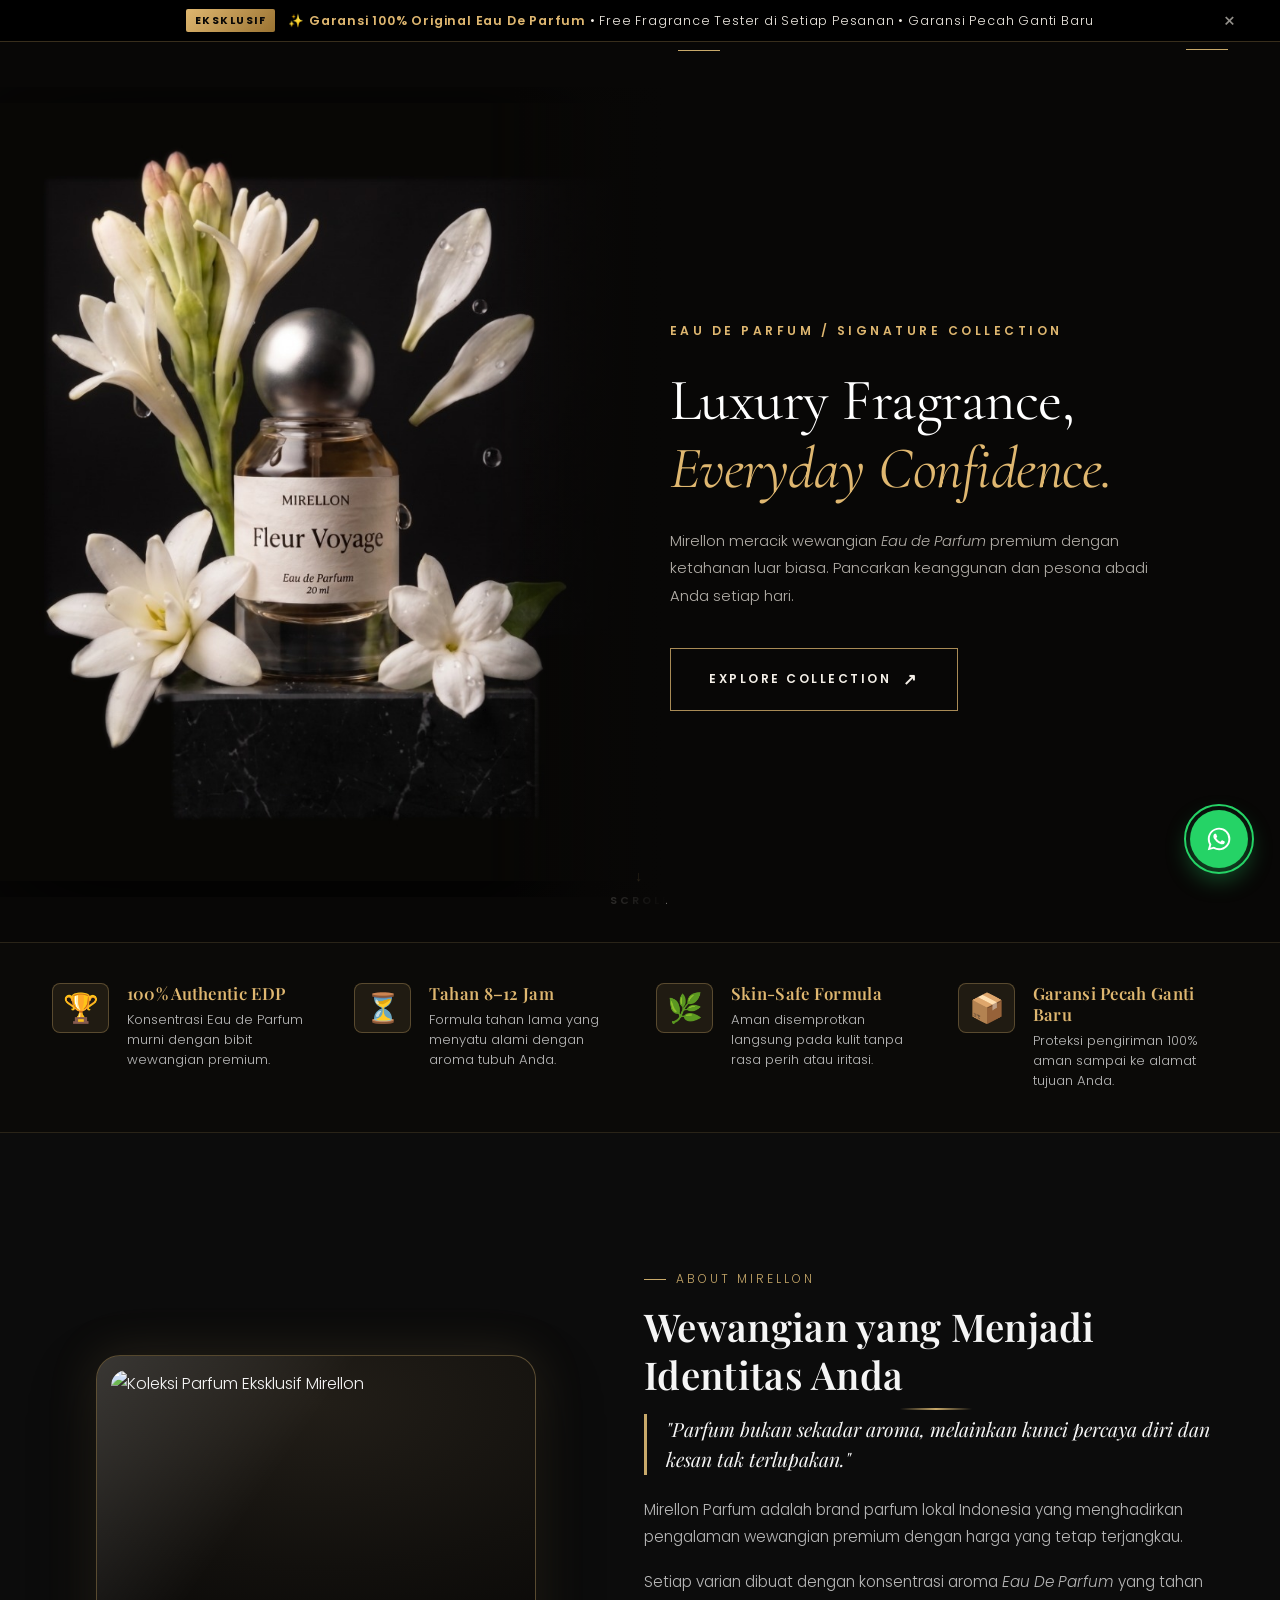
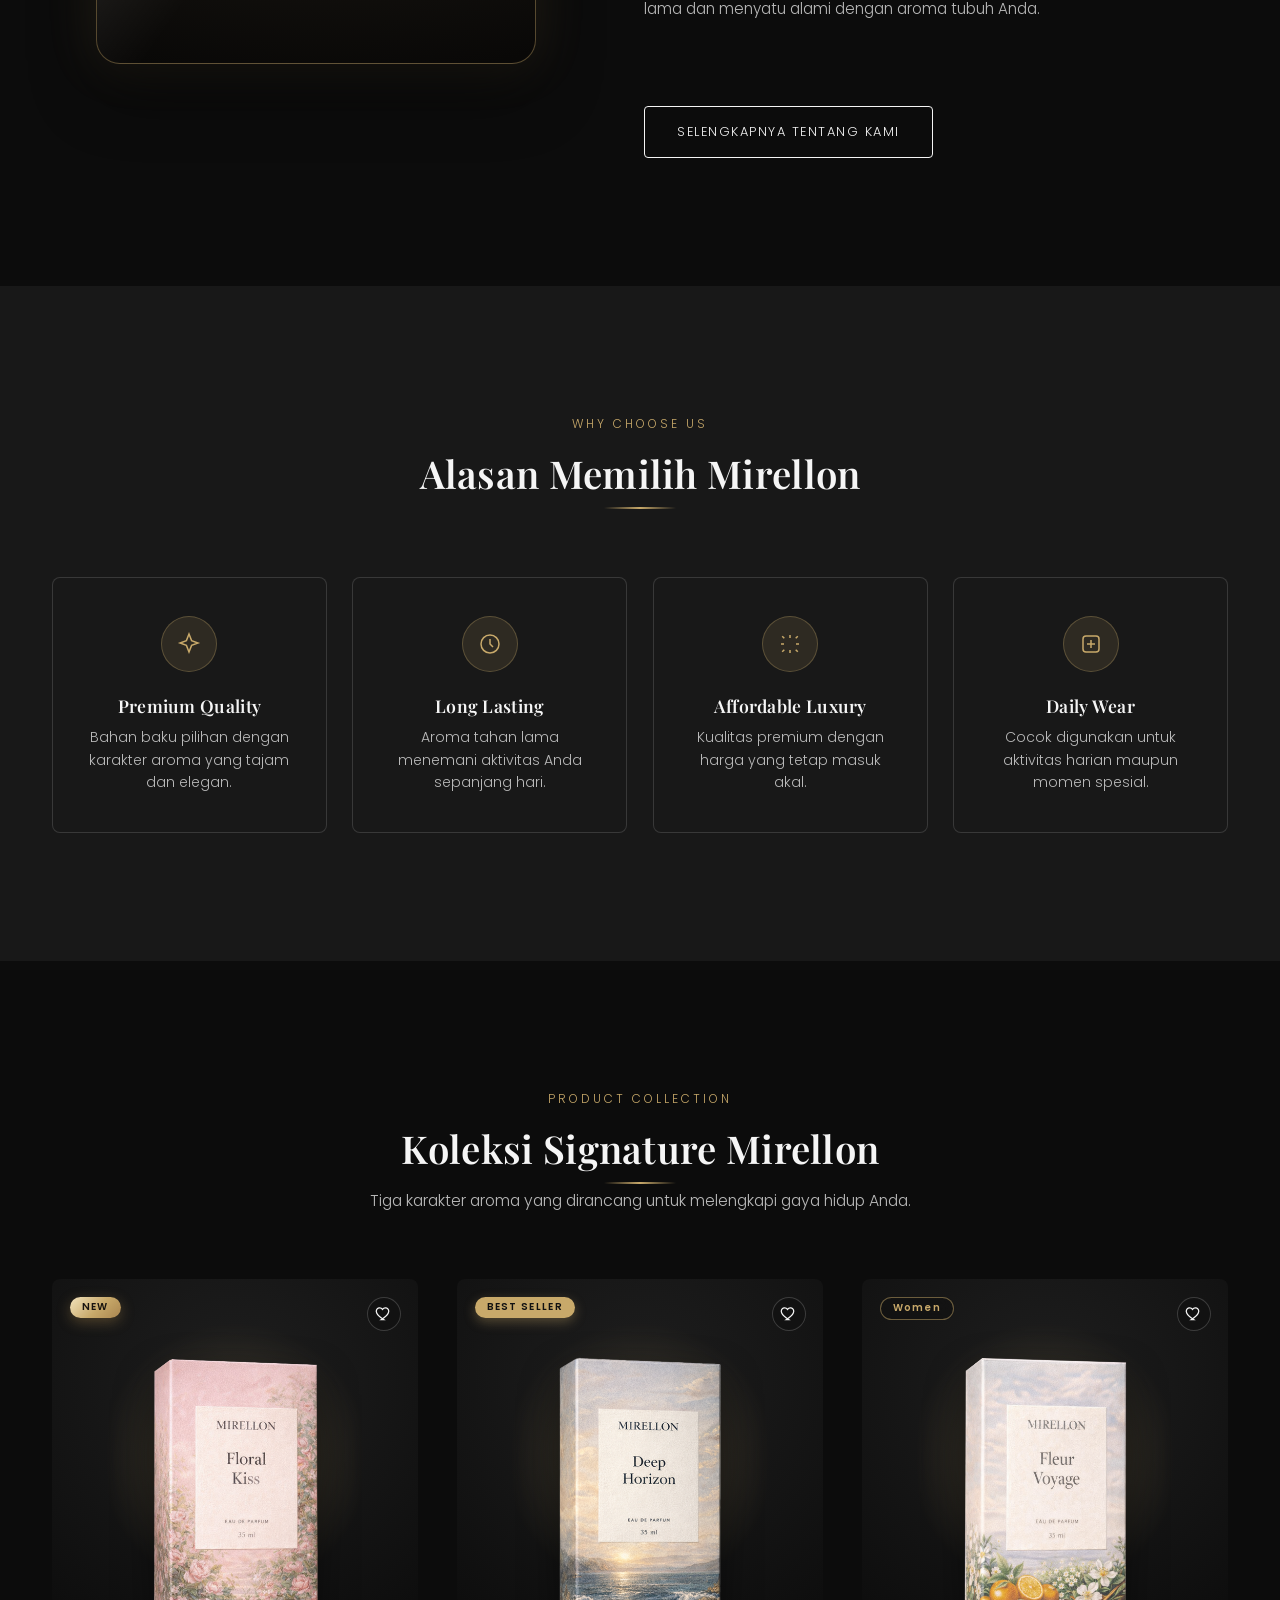
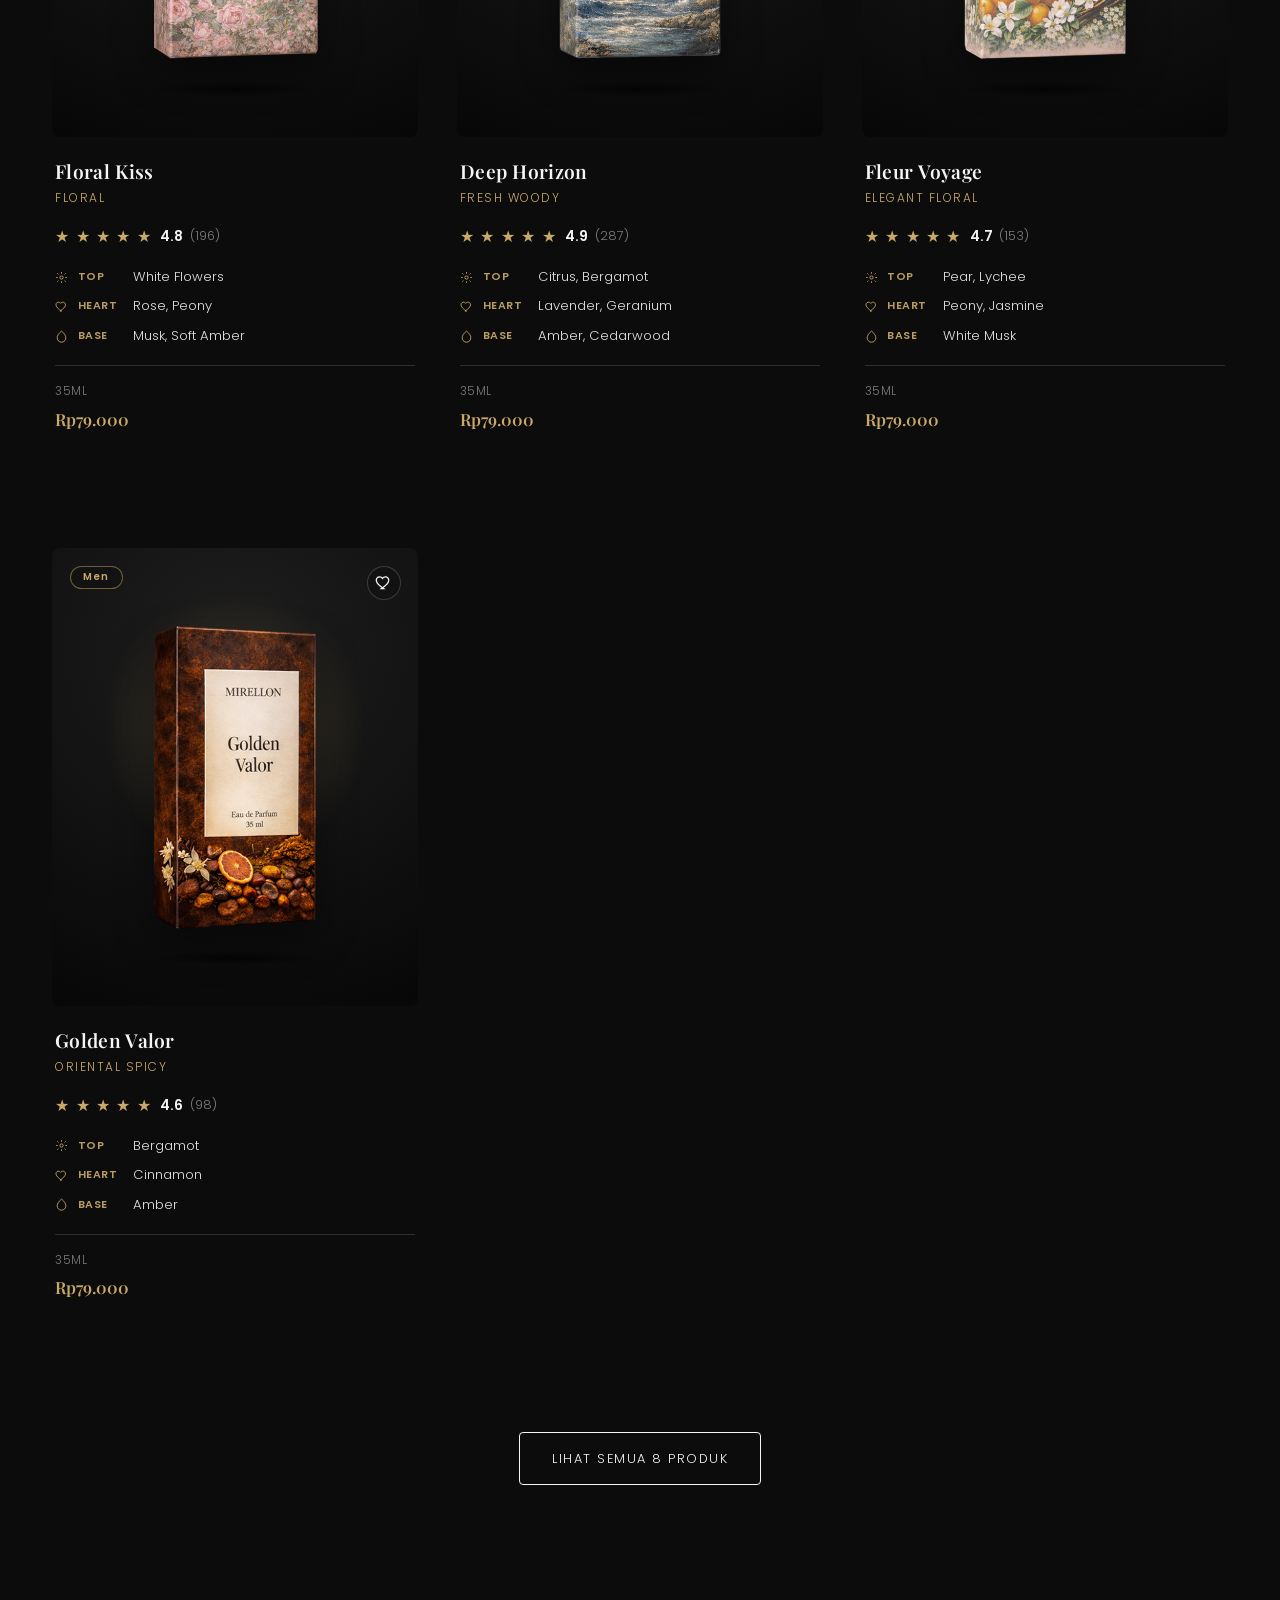
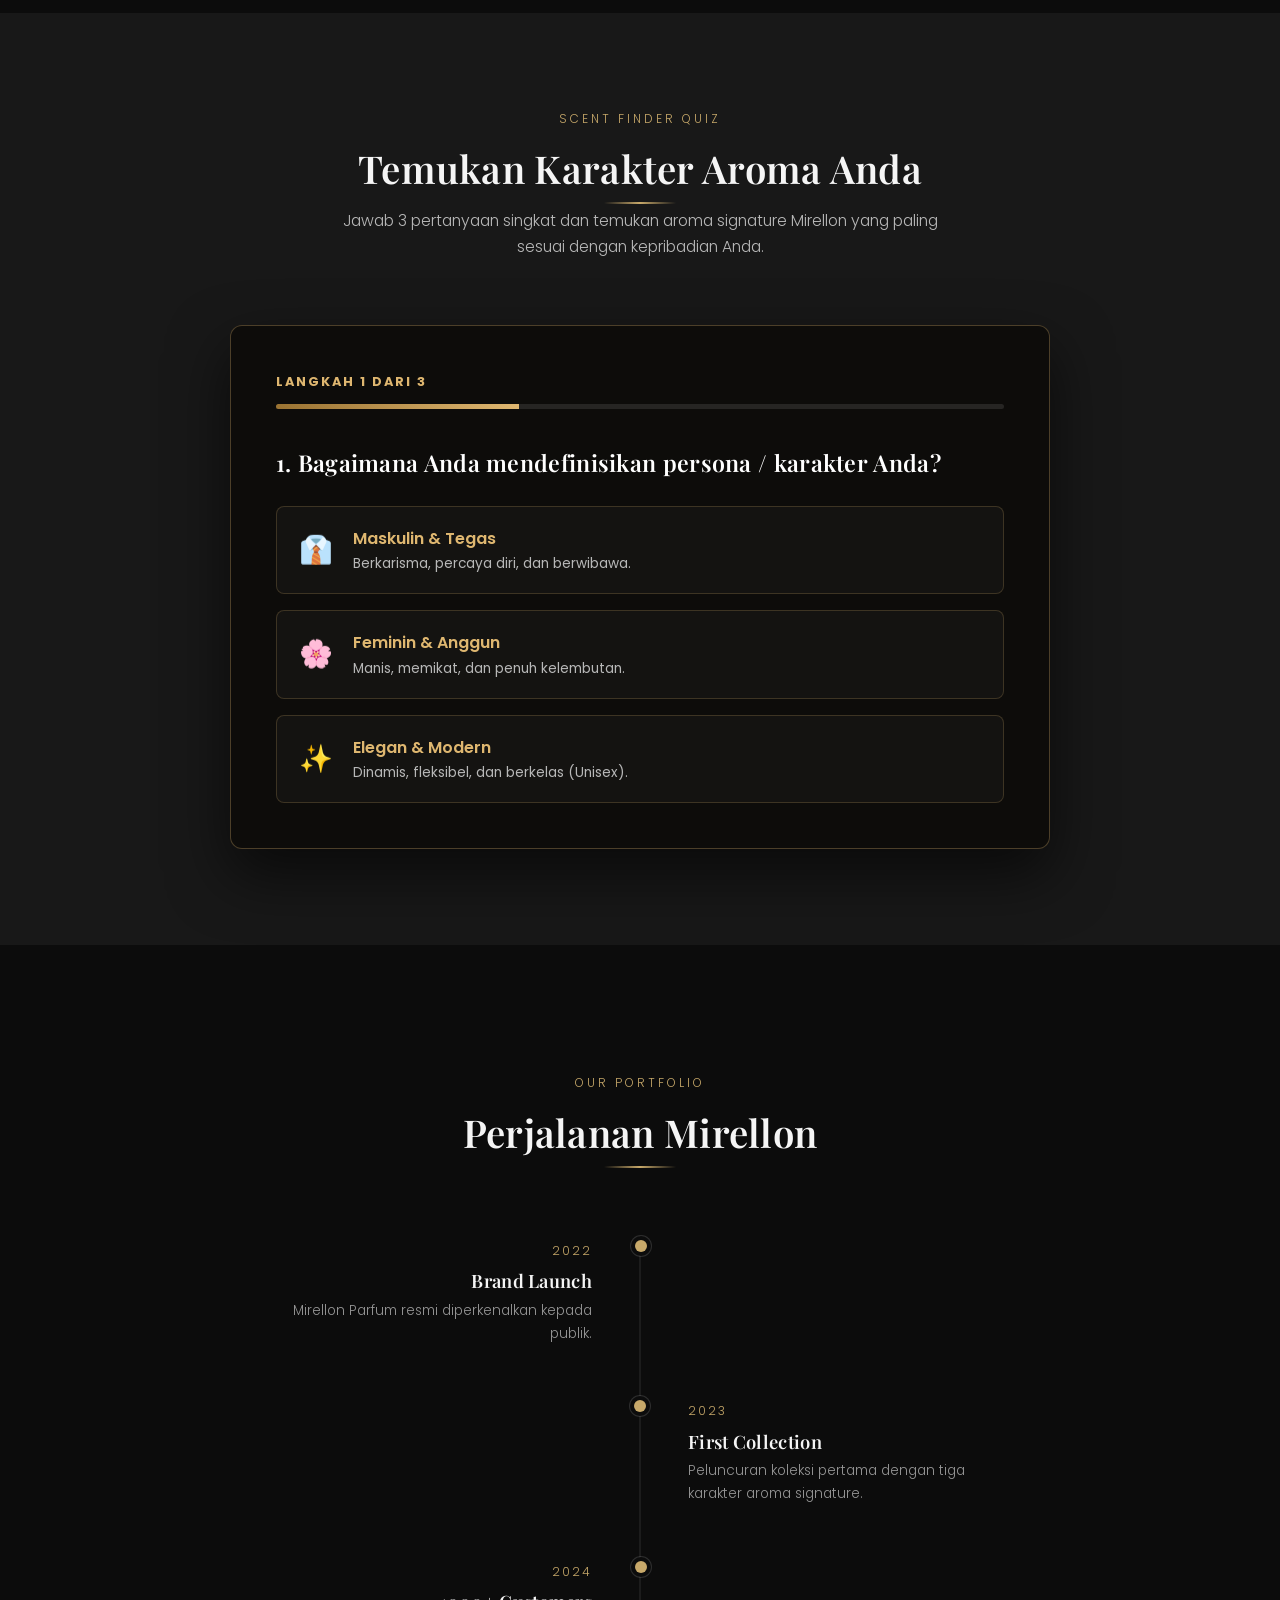
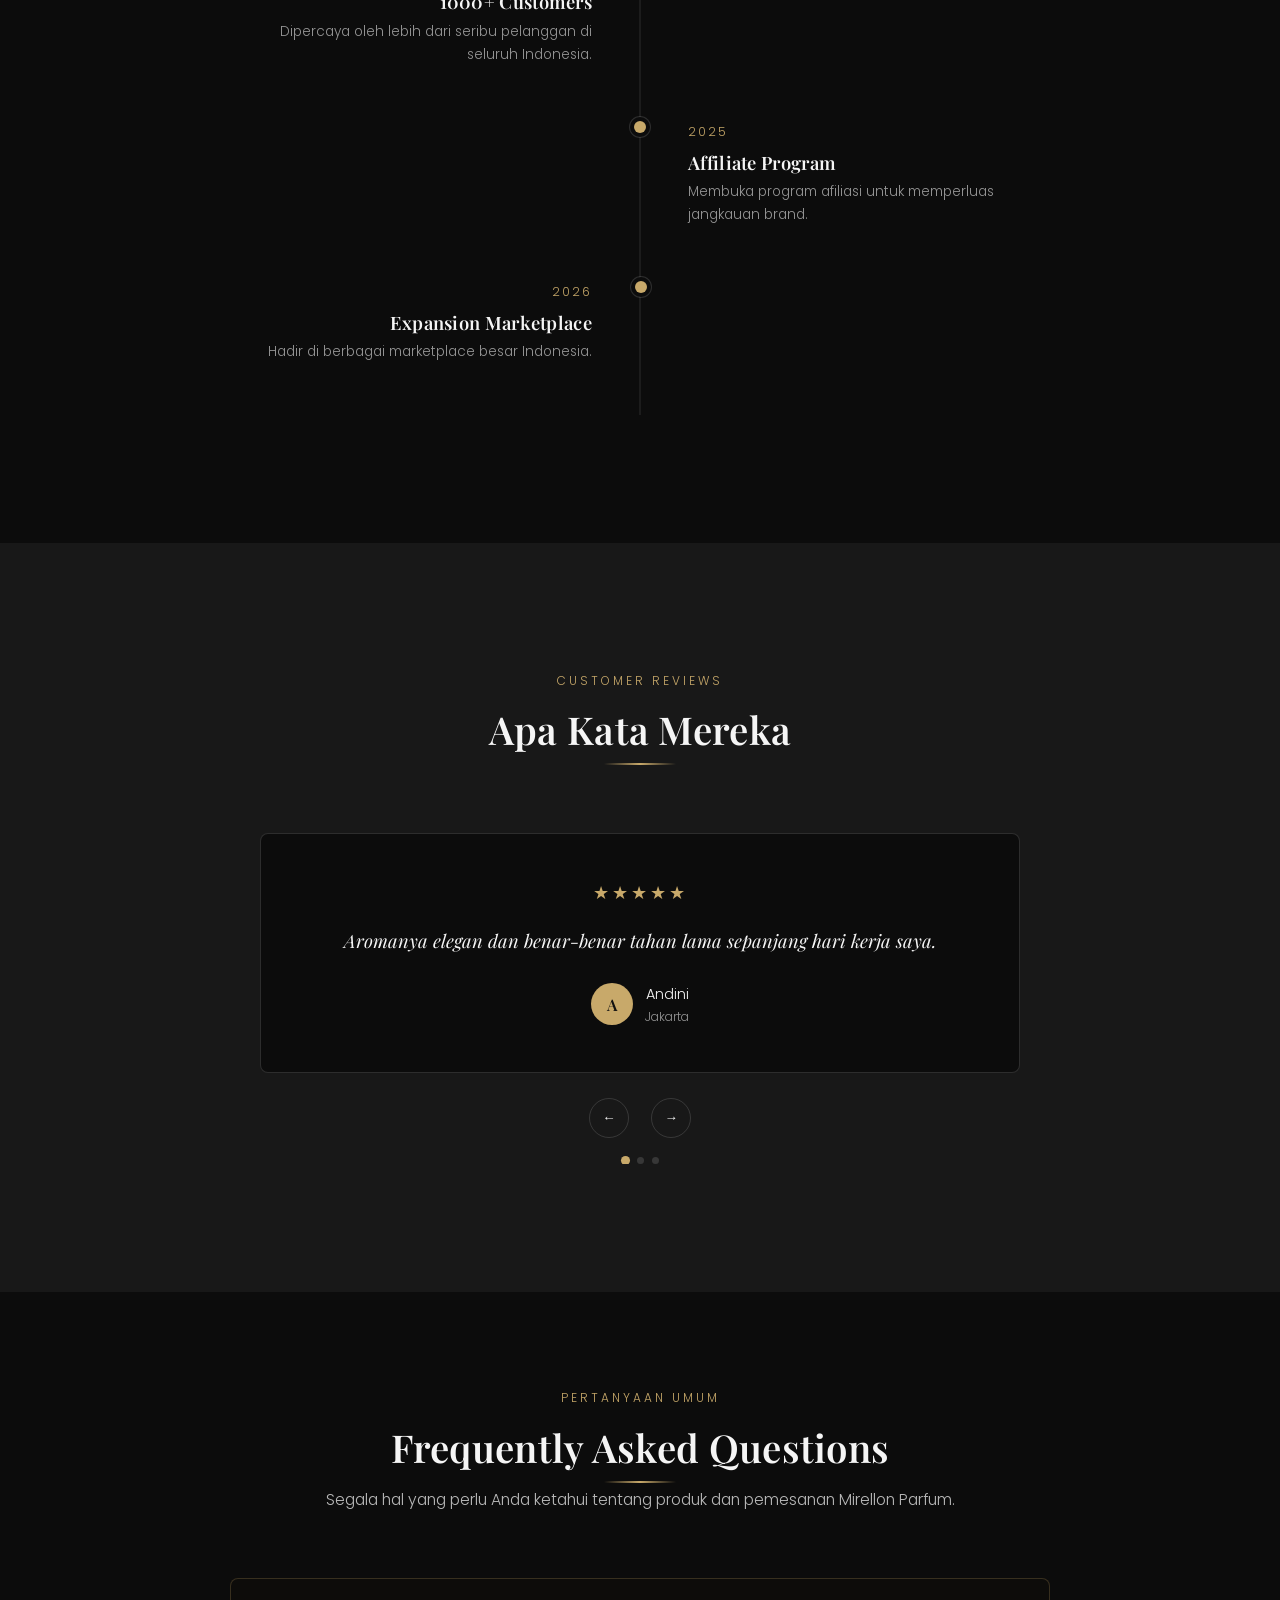
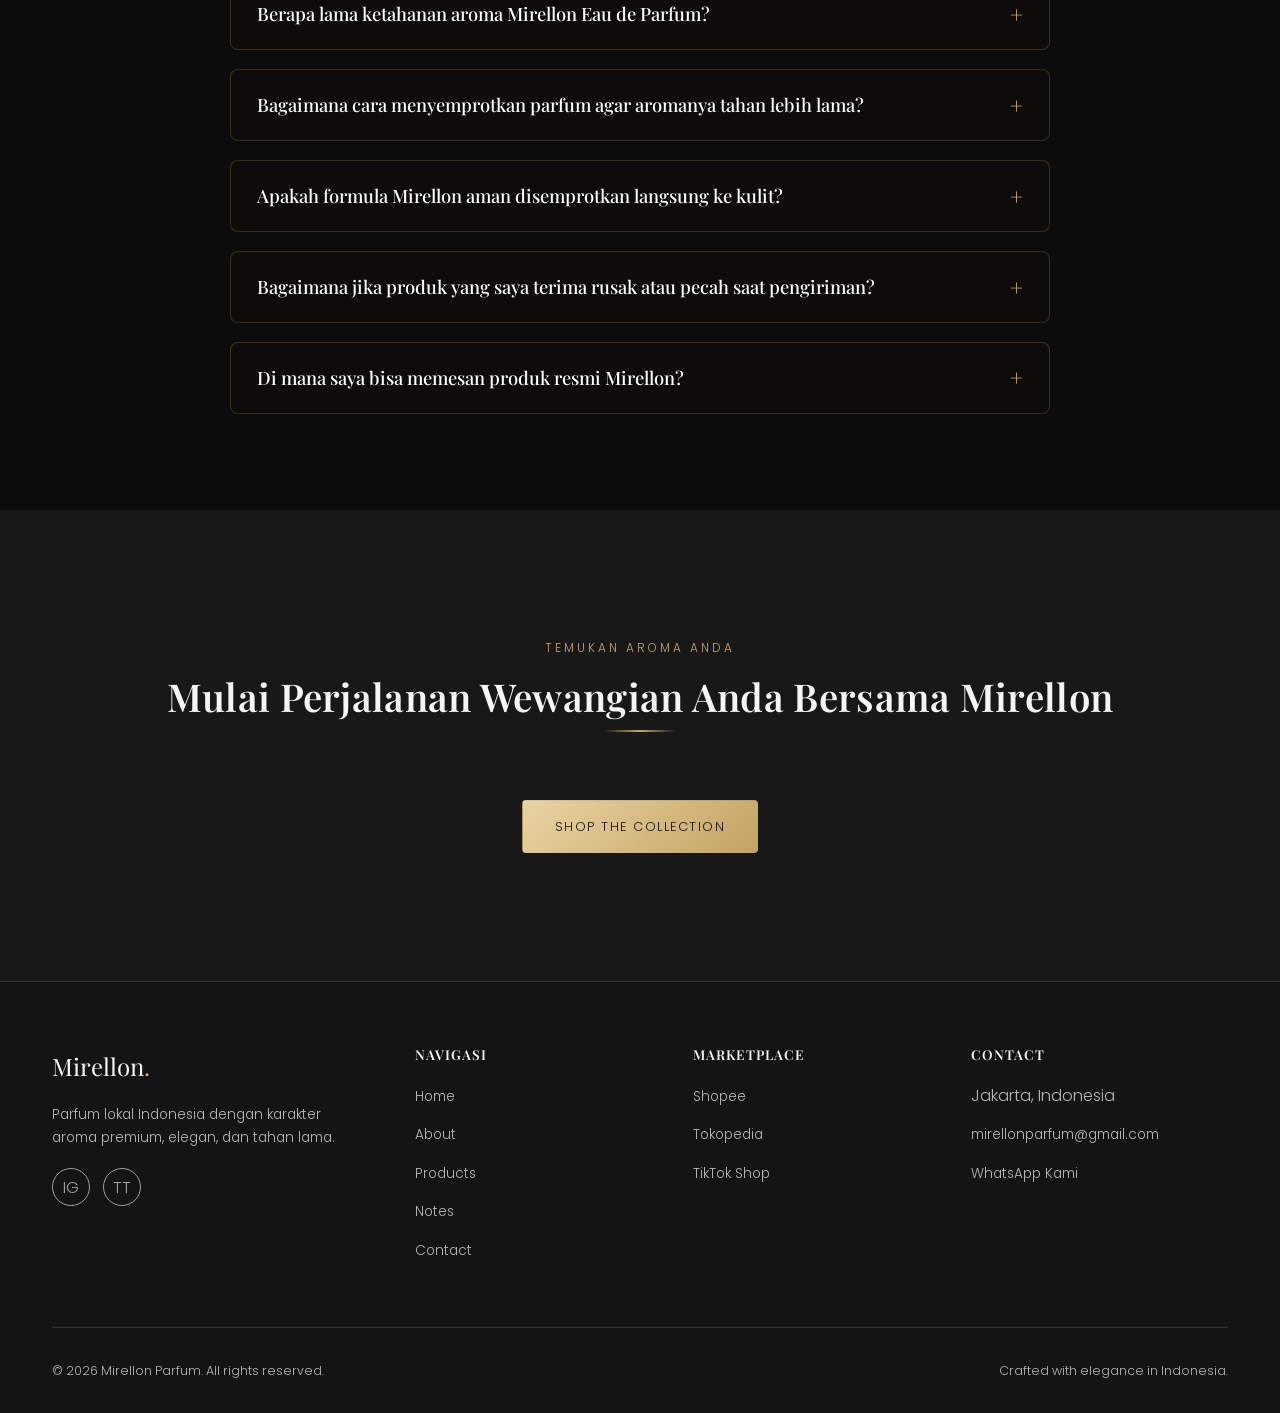
==== index.html @ b4d98333 "Permanently lock website to dark mode and restore high-quality JPG" ====
<!DOCTYPE html>
<html lang="id" data-theme="dark">
<head>
  <meta charset="UTF-8">
  <meta name="viewport" content="width=device-width, initial-scale=1.0">
  <title>Mirellon Parfum — Luxury Fragrance for Everyday Confidence</title>
  <meta name="description" content="Mirellon Parfum menghadirkan parfum lokal Indonesia berkualitas premium, tahan lama, elegan, dan tetap terjangkau untuk aktivitas sehari-hari maupun acara spesial.">
  <meta name="keywords" content="parfum lokal, parfum premium, Mirellon Parfum, parfum pria, parfum wanita, parfum tahan lama, parfum Indonesia">
  <meta name="author" content="Mirellon Parfum">
  <link rel="canonical" href="https://mirellonparfum.com/">

  <meta property="og:type" content="website">
  <meta property="og:title" content="Mirellon Parfum — Luxury Fragrance for Everyday Confidence">
  <meta property="og:description" content="Parfum lokal premium dengan karakter aroma elegan, tahan lama, dan terjangkau.">
  <meta property="og:image" content="images/bottle-hero.png">
  <meta property="og:url" content="https://mirellonparfum.com/">
  <meta name="twitter:card" content="summary_large_image">

  <link rel="icon" type="image/svg+xml" href="images/favicon.svg">

  <link rel="preconnect" href="https://fonts.googleapis.com">
  <link rel="preconnect" href="https://fonts.gstatic.com" crossorigin>
  <link href="https://fonts.googleapis.com/css2?family=Cormorant+Garamond:ital,wght@0,400;0,500;0,600;0,700;1,400;1,500;1,600&family=Playfair+Display:ital,wght@0,500;0,600;0,700;1,400;1,600&family=Poppins:wght@300;400;500;600&display=swap" rel="stylesheet">

  <link rel="stylesheet" href="css/style.css">
  <link rel="stylesheet" href="css/responsive.css">
  <link rel="stylesheet" href="css/animation.css">
</head>
<body>
  <a class="skip-link" href="#main">Lompat ke konten utama</a>

  <!-- Loading Screen -->
  <div id="loading-screen" aria-hidden="true">
    <span class="loader-mark">MIRELLON</span>
  </div>

  <!-- Top Luxury Announcement Bar -->
  <aside class="announcement-bar" role="region" aria-label="Pengumuman eksklusif">
    <div class="container announcement-container">
      <span class="announcement-badge">EKSKLUSIF</span>
      <span class="announcement-text">✨ <strong>Garansi 100% Original Eau De Parfum</strong> &bull; Free Fragrance Tester di Setiap Pesanan &bull; Garansi Pecah Ganti Baru</span>
      <button class="announcement-close" aria-label="Tutup pengumuman">&times;</button>
    </div>
  </aside>

  <!-- Header -->
  <header class="site-header transparent" data-transparent-hero="true">
    <div class="container">
      <a href="index.html" class="logo luxury-logo">M I R E L L O N</a>
      <nav class="main-nav" aria-label="Navigasi utama">
        <ul class="nav-links">
          <li><a class="nav-link active" href="index.html">Home</a></li>
          <li><a class="nav-link" href="about.html">About</a></li>
          <li><a class="nav-link" href="products.html">Products</a></li>
          <li><a class="nav-link" href="notes.html">Notes</a></li>
          <li><a class="nav-link" href="contact.html">Contact</a></li>
        </ul>
        <div class="header-actions">
          
          <a href="products.html" class="btn-boutique desktop-only">Shop</a>
          <button class="hamburger" aria-label="Buka menu" aria-controls="mobile-nav">
            <span></span><span></span><span></span>
          </button>
        </div>
      </nav>
    </div>
  </header>

  <!-- Mobile Nav -->
  <div class="mobile-nav" id="mobile-nav">
    <button class="close-btn" aria-label="Tutup menu">&times;</button>
    <a href="index.html">Home</a>
    <a href="about.html">About</a>
    <a href="products.html">Products</a>
    <a href="notes.html">Notes</a>
    <a href="contact.html">Contact</a>
  </div>

  <main id="main">

    <!-- HERO — EDITORIAL HAUTE PARFUMERIE -->
    <section class="hero hero-editorial" id="hero-spotlight">
      <div class="hero-editorial-backdrop" aria-hidden="true"></div>

      <!-- Full-Height Left Artwork Stage -->
      <div class="hero-editorial-visual" data-aos="fade-right">
        <div class="editorial-artwork-wrap">
          <img src="images/fleur-voyage-tuberose.jpg" alt="Mirellon Fleur Voyage Eau de Parfum" class="editorial-artwork-img" loading="eager">
          <div class="editorial-fade-edge" aria-hidden="true"></div>
        </div>
      </div>

      <div class="container hero-editorial-container">
        <div class="hero-editorial-grid">
          <!-- Left spacer so copy stays aligned in the right half -->
          <div class="hero-spacer-col" aria-hidden="true"></div>

          <!-- Right Column: Editorial Haute Parfumerie Copy -->
          <div class="hero-editorial-copy" data-aos="fade-left" data-aos-delay="150">
            <span class="editorial-eyebrow">EAU DE PARFUM / SIGNATURE COLLECTION</span>

            <h1 class="editorial-title">
              Luxury Fragrance,<br>
              <em class="editorial-title-gold">Everyday Confidence.</em>
            </h1>

            <p class="editorial-desc">
              Mirellon meracik wewangian <em>Eau de Parfum</em> premium dengan ketahanan luar biasa. Pancarkan keanggunan dan pesona abadi Anda setiap hari.
            </p>

            <div class="editorial-cta-wrap">
              <a href="products.html" class="btn-editorial-outline btn-magnetic">
                <span>EXPLORE COLLECTION</span>
                <span class="editorial-arrow">↗</span>
              </a>
            </div>
          </div>

        </div>
      </div>

      <!-- Bottom Scroll Cue -->
      <div class="scroll-cue-editorial" aria-hidden="true">
        <span class="scroll-arrow">↓</span>
        <span class="scroll-label">SCROLL</span>
      </div>
    </section>

    <!-- TRUST & QUALITY GUARANTEE STRIP -->
    <section class="trust-strip">
      <div class="container">
        <div class="trust-grid">
          <div class="trust-item" data-aos="fade-up">
            <div class="trust-icon">🏆</div>
            <div>
              <h4>100% Authentic EDP</h4>
              <p>Konsentrasi Eau de Parfum murni dengan bibit wewangian premium.</p>
            </div>
          </div>
          <div class="trust-item" data-aos="fade-up" data-aos-delay="100">
            <div class="trust-icon">⏳</div>
            <div>
              <h4>Tahan 8–12 Jam</h4>
              <p>Formula tahan lama yang menyatu alami dengan aroma tubuh Anda.</p>
            </div>
          </div>
          <div class="trust-item" data-aos="fade-up" data-aos-delay="200">
            <div class="trust-icon">🌿</div>
            <div>
              <h4>Skin-Safe Formula</h4>
              <p>Aman disemprotkan langsung pada kulit tanpa rasa perih atau iritasi.</p>
            </div>
          </div>
          <div class="trust-item" data-aos="fade-up" data-aos-delay="300">
            <div class="trust-icon">📦</div>
            <div>
              <h4>Garansi Pecah Ganti Baru</h4>
              <p>Proteksi pengiriman 100% aman sampai ke alamat tujuan Anda.</p>
            </div>
          </div>
        </div>
      </div>
    </section>

    <div class="custom-cursor" id="custom-cursor" aria-hidden="true">
      <div class="cursor-dot"></div>
      <div class="cursor-ring"></div>
    </div>

    <!-- ABOUT -->
    <section id="about">
      <div class="container about-grid">
        <div class="about-visual" data-aos="fade-right">
          <div class="about-card-frame">
            <div class="card-glass-shine" aria-hidden="true"></div>
            <img src="images/bottle-hero.png" alt="Koleksi Parfum Eksklusif Mirellon" loading="lazy" width="500" height="340">
          </div>
        </div>
        <div class="about-text" data-aos="fade-left">
          <span class="eyebrow">About Mirellon</span>
          <h2 class="section-title">Wewangian yang Menjadi Identitas Anda</h2>
          <blockquote class="about-quote">
            "Parfum bukan sekadar aroma, melainkan kunci percaya diri dan kesan tak terlupakan."
          </blockquote>
          <p>Mirellon Parfum adalah brand parfum lokal Indonesia yang menghadirkan pengalaman wewangian premium dengan harga yang tetap terjangkau.</p>
          <p>Setiap varian dibuat dengan konsentrasi aroma <em>Eau De Parfum</em> yang tahan lama dan menyatu alami dengan aroma tubuh Anda.</p>
          <a href="about.html" class="btn btn-outline mt-lg btn-magnetic">Selengkapnya Tentang Kami</a>
        </div>
      </div>
    </section>

    <!-- WHY CHOOSE US -->
    <section class="bg-surface">
      <div class="container">
        <div class="section-head">
          <span class="eyebrow">Why Choose Us</span>
          <h2 class="section-title">Alasan Memilih Mirellon</h2>
        </div>
        <div class="why-grid">
          <div class="why-card" data-aos="fade-up">
            <div class="why-icon" aria-hidden="true">
              <svg width="24" height="24" viewBox="0 0 24 24" fill="none" stroke="currentColor" stroke-width="1.5"><path d="M12 2l2.6 6.6L21 11l-6.4 2.4L12 20l-2.6-6.6L3 11l6.4-2.4z"/></svg>
            </div>
            <h3>Premium Quality</h3>
            <p>Bahan baku pilihan dengan karakter aroma yang tajam dan elegan.</p>
          </div>
          <div class="why-card" data-aos="fade-up" data-aos-delay="100">
            <div class="why-icon" aria-hidden="true">
              <svg width="24" height="24" viewBox="0 0 24 24" fill="none" stroke="currentColor" stroke-width="1.5"><circle cx="12" cy="12" r="9"/><path d="M12 7v5l3 3"/></svg>
            </div>
            <h3>Long Lasting</h3>
            <p>Aroma tahan lama menemani aktivitas Anda sepanjang hari.</p>
          </div>
          <div class="why-card" data-aos="fade-up" data-aos-delay="200">
            <div class="why-icon" aria-hidden="true">
              <svg width="24" height="24" viewBox="0 0 24 24" fill="none" stroke="currentColor" stroke-width="1.5"><path d="M12 3v3M12 18v3M4.2 4.2l2.1 2.1M17.7 17.7l2.1 2.1M3 12h3M18 12h3M4.2 19.8l2.1-2.1M17.7 6.3l2.1-2.1"/></svg>
            </div>
            <h3>Affordable Luxury</h3>
            <p>Kualitas premium dengan harga yang tetap masuk akal.</p>
          </div>
          <div class="why-card" data-aos="fade-up" data-aos-delay="300">
            <div class="why-icon" aria-hidden="true">
              <svg width="24" height="24" viewBox="0 0 24 24" fill="none" stroke="currentColor" stroke-width="1.5"><rect x="4" y="4" width="16" height="16" rx="3"/><path d="M8 12h8M12 8v8"/></svg>
            </div>
            <h3>Daily Wear</h3>
            <p>Cocok digunakan untuk aktivitas harian maupun momen spesial.</p>
          </div>
        </div>
      </div>
    </section>

    <!-- PRODUCT COLLECTION (Featured) -->
    <section id="products">
      <div class="container">
        <div class="section-head">
          <span class="eyebrow">Product Collection</span>
          <h2 class="section-title">Koleksi Signature Mirellon</h2>
          <p class="section-desc">Tiga karakter aroma yang dirancang untuk melengkapi gaya hidup Anda.</p>
        </div>
        <div class="product-grid" data-limit="4"><!-- rendered by js/products.js --></div>
        <p class="no-results">Produk tidak ditemukan.</p>
        <div class="text-center mt-lg">
          <a href="products.html" class="btn btn-outline">Lihat Semua 8 Produk</a>
        </div>
      </div>
    </section>

    <!-- INTERACTIVE SCENT MATCH QUIZ -->
    <section class="bg-surface scent-quiz-section" id="scent-quiz">
      <div class="container">
        <div class="section-head text-center">
          <span class="eyebrow">Scent Finder Quiz</span>
          <h2 class="section-title">Temukan Karakter Aroma Anda</h2>
          <p class="section-desc">Jawab 3 pertanyaan singkat dan temukan aroma signature Mirellon yang paling sesuai dengan kepribadian Anda.</p>
        </div>

        <div class="quiz-container" data-aos="fade-up">
          <!-- Progress Header -->
          <div class="quiz-header">
            <div class="quiz-step-indicator">Langkah <span class="quiz-current-step">1</span> dari 3</div>
            <div class="quiz-progress-track">
              <div class="quiz-progress-fill"></div>
            </div>
          </div>

          <!-- Questions Body -->
          <div class="quiz-body">
            <!-- Step 1 -->
            <div class="quiz-step active" data-step="1">
              <h3 class="quiz-question">1. Bagaimana Anda mendefinisikan persona / karakter Anda?</h3>
              <div class="quiz-options-grid">
                <button class="quiz-option" data-val="men">
                  <span class="quiz-opt-icon">👔</span>
                  <div class="quiz-opt-content">
                    <strong>Maskulin & Tegas</strong>
                    <span>Berkarisma, percaya diri, dan berwibawa.</span>
                  </div>
                </button>
                <button class="quiz-option" data-val="women">
                  <span class="quiz-opt-icon">🌸</span>
                  <div class="quiz-opt-content">
                    <strong>Feminin & Anggun</strong>
                    <span>Manis, memikat, dan penuh kelembutan.</span>
                  </div>
                </button>
                <button class="quiz-option" data-val="unisex">
                  <span class="quiz-opt-icon">✨</span>
                  <div class="quiz-opt-content">
                    <strong>Elegan & Modern</strong>
                    <span>Dinamis, fleksibel, dan berkelas (Unisex).</span>
                  </div>
                </button>
              </div>
            </div>

            <!-- Step 2 -->
            <div class="quiz-step" data-step="2">
              <h3 class="quiz-question">2. Kapan Anda paling sering memakai parfum?</h3>
              <div class="quiz-options-grid">
                <button class="quiz-option" data-val="daily">
                  <span class="quiz-opt-icon">☀️</span>
                  <div class="quiz-opt-content">
                    <strong>Aktivitas Harian & Kantor</strong>
                    <span>Aroma segar dan nyaman yang tidak menyengat.</span>
                  </div>
                </button>
                <button class="quiz-option" data-val="romantic">
                  <span class="quiz-opt-icon">🌙</span>
                  <div class="quiz-opt-content">
                    <strong>Kencan & Momen Romantis</strong>
                    <span>Aroma manis memikat yang membekas di ingatan.</span>
                  </div>
                </button>
                <button class="quiz-option" data-val="formal">
                  <span class="quiz-opt-icon">🥂</span>
                  <div class="quiz-opt-content">
                    <strong>Acara Formal & Pesta Malam</strong>
                    <span>Aroma mewah berkelas yang mencuri perhatian.</span>
                  </div>
                </button>
              </div>
            </div>

            <!-- Step 3 -->
            <div class="quiz-step" data-step="3">
              <h3 class="quiz-question">3. Sentuhan aroma apa yang paling membuat Anda nyaman?</h3>
              <div class="quiz-options-grid">
                <button class="quiz-option" data-val="woody">
                  <span class="quiz-opt-icon">🌲</span>
                  <div class="quiz-opt-content">
                    <strong>Citrus Segar & Kayu Hangat</strong>
                    <span>Sensasi segar berpadu dengan cedarwood & lavender.</span>
                  </div>
                </button>
                <button class="quiz-option" data-val="floral">
                  <span class="quiz-opt-icon">🌹</span>
                  <div class="quiz-opt-content">
                    <strong>Bunga Mawar & Soft Musk</strong>
                    <span>Kelembutan bunga mawar, peony, dan amber manis.</span>
                  </div>
                </button>
                <button class="quiz-option" data-val="fruity">
                  <span class="quiz-opt-icon">🍐</span>
                  <div class="quiz-opt-content">
                    <strong>Juicy Pear & White Jasmine</strong>
                    <span>Segarnya buah pir dan keharuman melati putih modern.</span>
                  </div>
                </button>
              </div>
            </div>
          </div>

          <!-- Result Card (Hidden initially) -->
          <div class="quiz-result-card" style="display:none;">
            <div class="result-header">
              <span class="result-match-badge">98% Match</span>
              <span class="eyebrow">Rekomendasi Terbaik Untuk Anda</span>
            </div>
            <div class="result-grid">
              <div class="result-media">
                <img src="images/fleur-voyage-tuberose.jpg" alt="" class="result-img" loading="lazy">
              </div>
              <div class="result-info">
                <span class="result-category eyebrow"></span>
                <h3 class="result-title"></h3>
                <div class="result-notes-box">
                  <span class="notes-icon">✨</span>
                  <span class="result-notes"></span>
                </div>
                <p class="result-desc"></p>
                <div class="result-actions">
                  <a href="#" class="btn btn-gold result-btn-wa" target="_blank" rel="noopener">
                    <span>Order via WhatsApp</span>
                  </a>
                  <a href="https://tk.tokopedia.com/ZSVDJ2eSw/" class="btn btn-outline result-btn-tokopedia" target="_blank" rel="noopener">
                    <span>Tokopedia</span>
                  </a>
                  <a href="https://www.tiktok.com/@mirellon_parfum?_r=1&_t=ZS-991wJdPSrNV" class="btn btn-outline result-btn-tiktok" target="_blank" rel="noopener">
                    <span>TikTok Shop</span>
                  </a>
                </div>
                <button class="quiz-restart-btn">↺ Coba Kuis Lagi</button>
              </div>
            </div>
          </div>

        </div>
      </div>
    </section>

    <!-- PORTFOLIO / TIMELINE -->
    <section>
      <div class="container">
        <div class="section-head">
          <span class="eyebrow">Our Portfolio</span>
          <h2 class="section-title">Perjalanan Mirellon</h2>
        </div>
        <div class="timeline">
          <div class="timeline-item" data-aos="fade-right">
            <span class="timeline-dot"></span>
            <span class="timeline-year">2022</span>
            <h3>Brand Launch</h3>
            <p>Mirellon Parfum resmi diperkenalkan kepada publik.</p>
          </div>
          <div class="timeline-item" data-aos="fade-left">
            <span class="timeline-dot"></span>
            <span class="timeline-year">2023</span>
            <h3>First Collection</h3>
            <p>Peluncuran koleksi pertama dengan tiga karakter aroma signature.</p>
          </div>
          <div class="timeline-item" data-aos="fade-right">
            <span class="timeline-dot"></span>
            <span class="timeline-year">2024</span>
            <h3>1000+ Customers</h3>
            <p>Dipercaya oleh lebih dari seribu pelanggan di seluruh Indonesia.</p>
          </div>
          <div class="timeline-item" data-aos="fade-left">
            <span class="timeline-dot"></span>
            <span class="timeline-year">2025</span>
            <h3>Affiliate Program</h3>
            <p>Membuka program afiliasi untuk memperluas jangkauan brand.</p>
          </div>
          <div class="timeline-item" data-aos="fade-right">
            <span class="timeline-dot"></span>
            <span class="timeline-year">2026</span>
            <h3>Expansion Marketplace</h3>
            <p>Hadir di berbagai marketplace besar Indonesia.</p>
          </div>
        </div>
      </div>
    </section>

    <!-- REVIEWS -->
    <section class="bg-surface">
      <div class="container">
        <div class="section-head">
          <span class="eyebrow">Customer Reviews</span>
          <h2 class="section-title">Apa Kata Mereka</h2>
        </div>
        <div class="reviews-slider" data-aos="fade-up">
          <div class="reviews-track">
            <div class="review-card">
              <div class="review-stars">★★★★★</div>
              <p class="review-text">Aromanya elegan dan benar-benar tahan lama sepanjang hari kerja saya.</p>
              <div class="review-person">
                <span class="review-avatar">A</span>
                <div>
                  <div class="review-name">Andini</div>
                  <div class="review-role">Jakarta</div>
                </div>
              </div>
            </div>
            <div class="review-card">
              <div class="review-stars">★★★★★</div>
              <p class="review-text">Kemasannya mewah, wanginya juga cocok dipakai untuk acara formal.</p>
              <div class="review-person">
                <span class="review-avatar">R</span>
                <div>
                  <div class="review-name">Rafi</div>
                  <div class="review-role">Bandung</div>
                </div>
              </div>
            </div>
            <div class="review-card">
              <div class="review-stars">★★★★★</div>
              <p class="review-text">Harga terjangkau tapi kualitas terasa seperti parfum internasional.</p>
              <div class="review-person">
                <span class="review-avatar">S</span>
                <div>
                  <div class="review-name">Salsa</div>
                  <div class="review-role">Surabaya</div>
                </div>
              </div>
            </div>
          </div>
          <div class="reviews-nav">
            <button class="prev" aria-label="Ulasan sebelumnya">&#8592;</button>
            <button class="next" aria-label="Ulasan berikutnya">&#8594;</button>
          </div>
          <div class="reviews-dots"></div>
        </div>
      </div>
    </section>

    <!-- FAQ SECTION -->
    <section class="faq-section" id="faq">
      <div class="container">
        <div class="section-head text-center">
          <span class="eyebrow">Pertanyaan Umum</span>
          <h2 class="section-title">Frequently Asked Questions</h2>
          <p class="section-desc">Segala hal yang perlu Anda ketahui tentang produk dan pemesanan Mirellon Parfum.</p>
        </div>
        <div class="faq-accordion" data-aos="fade-up">
          <div class="faq-item">
            <button class="faq-question" aria-expanded="false">
              <span>Berapa lama ketahanan aroma Mirellon Eau de Parfum?</span>
              <span class="faq-toggle-icon" aria-hidden="true">+</span>
            </button>
            <div class="faq-answer">
              <p>Mirellon menggunakan konsentrasi <strong>Eau de Parfum (EDP)</strong> dengan minyak wangi premium. Ketahanan aroma berkisar antara <strong>8 hingga 12 jam</strong> di kulit, dan bisa bertahan hingga 24 jam pada serat pakaian tergantung aktivitas dan suhu lingkungan.</p>
            </div>
          </div>
          <div class="faq-item">
            <button class="faq-question" aria-expanded="false">
              <span>Bagaimana cara menyemprotkan parfum agar aromanya tahan lebih lama?</span>
              <span class="faq-toggle-icon" aria-hidden="true">+</span>
            </button>
            <div class="faq-answer">
              <p>Semprotkan parfum pada titik-titik nadi tubuh seperti pergelangan tangan, leher bagian belakang, dan lipatan siku setelah mandi (saat pori-pori kulit lembap). Hindari menggosok pergelangan tangan setelah disemprot agar partikel molekul top notes tidak rusak.</p>
            </div>
          </div>
          <div class="faq-item">
            <button class="faq-question" aria-expanded="false">
              <span>Apakah formula Mirellon aman disemprotkan langsung ke kulit?</span>
              <span class="faq-toggle-icon" aria-hidden="true">+</span>
            </button>
            <div class="faq-answer">
              <p>Ya, 100% aman. Formula Mirellon Parfum diracik dengan bahan berkualitas kosmetik berstandar tinggi yang tidak menimbulkan rasa perih, panas, gatal, ataupun noda kuning pada pakaian berwarna cerah.</p>
            </div>
          </div>
          <div class="faq-item">
            <button class="faq-question" aria-expanded="false">
              <span>Bagaimana jika produk yang saya terima rusak atau pecah saat pengiriman?</span>
              <span class="faq-toggle-icon" aria-hidden="true">+</span>
            </button>
            <div class="faq-answer">
              <p>Setiap paket dipacking dengan <em>double bubble wrap</em> dan dus tebal anti-benturan. Jika botol pecah dalam perjalanan, kami memberikan <strong>Garansi 100% Ganti Baru</strong> tanpa biaya tambahan—cukup kirimkan video unboxing ke WhatsApp admin kami.</p>
            </div>
          </div>
          <div class="faq-item">
            <button class="faq-question" aria-expanded="false">
              <span>Di mana saya bisa memesan produk resmi Mirellon?</span>
              <span class="faq-toggle-icon" aria-hidden="true">+</span>
            </button>
            <div class="faq-answer">
              <p>Anda dapat memesan secara langsung melalui <strong>WhatsApp Official</strong>, toko resmi kami di <strong>Tokopedia</strong>, maupun <strong>TikTok Shop</strong> dengan jaminan produk asli dan pengiriman cepat.</p>
            </div>
          </div>
        </div>
      </div>
    </section>

    <!-- CTA -->
    <section class="bg-surface text-center">
      <div class="container">
        <span class="eyebrow">Temukan Aroma Anda</span>
        <h2 class="section-title">Mulai Perjalanan Wewangian Anda Bersama Mirellon</h2>
        <a href="products.html" class="btn btn-gold mt-lg btn-magnetic">Shop The Collection</a>
      </div>
    </section>

  </main>

  <!-- Marketplace Popup -->
  <div class="overlay" id="marketplace-popup" role="dialog" aria-modal="true" aria-label="Pilih marketplace">
    <div class="popup">
      <h3>Beli di Marketplace</h3>
      <p>Pilih platform favorit Anda untuk melanjutkan pembelian.</p>
      <div class="marketplace-list">
        <button class="marketplace-btn" data-store="shopee">Shopee <span aria-hidden="true">→</span></button>
        <button class="marketplace-btn" data-store="tokopedia">Tokopedia <span aria-hidden="true">→</span></button>
        <button class="marketplace-btn" data-store="tiktok">TikTok Shop <span aria-hidden="true">→</span></button>
      </div>
      <button class="popup-close" data-close>Batal</button>
    </div>
  </div>

    <!-- Product Detail Modal -->
  <div class="overlay" id="product-modal" role="dialog" aria-modal="true" aria-label="Detail produk">
    <div class="modal-box">
      <button class="modal-close-x" data-close aria-label="Tutup">&times;</button>
      <div class="modal-content">
        <div class="product-media modal-media">
          <img src="images/deep-horizon.png" alt="" loading="lazy">
        </div>
        <div class="modal-details-col">
          <div class="modal-category eyebrow"></div>
          <h3 class="modal-title"></h3>
          
          <div class="modal-size-picker">
            <span class="size-label">Pilih Ukuran:</span>
            <div class="size-chips">
              <button class="size-chip active" data-size="35ml">35ml (Rp 79.000)</button>
              <button class="size-chip" data-size="50ml">50ml (Rp 119.000)</button>
            </div>
          </div>

          <div class="modal-price-box">
            <span class="price-caption">Harga:</span>
            <strong class="modal-selected-price">Rp 79.000</strong>
          </div>

          <div class="modal-notes">
            <div><strong>Top Notes:</strong> <span class="modal-top"></span></div>
            <div><strong>Middle Notes:</strong> <span class="modal-middle"></span></div>
            <div><strong>Base Notes:</strong> <span class="modal-base"></span></div>
          </div>
          <p class="modal-desc"></p>

          <div class="modal-direct-actions">
            <a href="#" class="btn btn-gold modal-btn-wa" target="_blank" rel="noopener">
              <span>Order via WhatsApp</span>
            </a>
            <a href="https://tk.tokopedia.com/ZSVDJ2eSw/" class="btn btn-outline modal-btn-tokopedia" target="_blank" rel="noopener">
              <span>Tokopedia</span>
            </a>
            <a href="https://www.tiktok.com/@mirellon_parfum?_r=1&_t=ZS-991wJdPSrNV" class="btn btn-outline modal-btn-tiktok" target="_blank" rel="noopener">
              <span>TikTok Shop</span>
            </a>
          </div>
        </div>
      </div>
    </div>
  </div>

  <!-- Floating WhatsApp Quick Order Widget -->
  <aside class="floating-wa-wrap" aria-label="Konsultasi WhatsApp">
    <a href="https://wa.me/6282119027766?text=Halo%20Mirellon%20Parfum,%20saya%20tertarik%20untuk%20konsultasi%20dan%20memesan%20parfum." 
       class="floating-wa-btn" 
       target="_blank" 
       rel="noopener" 
       aria-label="Chat WhatsApp Admin Mirellon">
      <span class="wa-ripple" aria-hidden="true"></span>
      <svg class="wa-icon" viewBox="0 0 24 24" width="30" height="30" fill="none" xmlns="http://www.w3.org/2000/svg">
        <path fill-rule="evenodd" clip-rule="evenodd" d="M18.403 5.638A8.955 8.955 0 0 0 12.053 3c-4.968 0-9.01 4.042-9.01 9.013 0 1.587.413 3.134 1.2 4.498L3 21l4.642-1.218a8.96 8.96 0 0 0 4.41 1.15h.004c4.967 0 9.01-4.043 9.01-9.014a8.95 8.95 0 0 0-2.663-6.28zM12.057 19.413h-.003a7.447 7.447 0 0 1-3.798-1.041l-.272-.162-2.824.74.753-2.753-.177-.282a7.448 7.448 0 0 1-1.144-3.987c0-4.114 3.348-7.461 7.465-7.461a7.43 7.43 0 0 1 5.276 2.186 7.43 7.43 0 0 1 2.183 5.28c-.002 4.114-3.35 7.46-7.46 7.46zm4.093-5.592c-.225-.113-1.327-.655-1.533-.73-.205-.075-.354-.112-.504.113s-.58.73-.711.88c-.131.15-.262.169-.487.056-.225-.113-.949-.35-1.808-1.116-.669-.597-1.121-1.334-1.252-1.56-.131-.225-.014-.347.098-.46.101-.102.225-.263.338-.394.112-.132.15-.225.225-.376.075-.15.037-.281-.019-.394-.056-.113-.504-1.214-.69-1.663-.182-.437-.367-.378-.504-.385l-.43-.008c-.15 0-.393.056-.599.281-.206.225-.786.769-.786 1.875s.805 2.175.917 2.325c.112.15 1.584 2.42 3.838 3.393.536.232.955.37 1.281.474.538.171 1.028.147 1.416.089.432-.065 1.327-.543 1.514-1.069.187-.525.187-.975.131-1.069-.056-.094-.206-.15-.431-.263z" fill="#ffffff"/>
      </svg>
      <span class="wa-tooltip">Chat Admin Mirellon</span>
    </a>
  </aside>

  <!-- Footer -->
  <footer class="site-footer">
    <div class="container">
      <div class="footer-grid">
        <div>
          <a href="index.html" class="footer-logo">Mirellon<span>.</span></a>
          <p class="footer-about">Parfum lokal Indonesia dengan karakter aroma premium, elegan, dan tahan lama.</p>
          <div class="footer-social">
            <a href="https://instagram.com" class="icon-btn" aria-label="Instagram Mirellon" target="_blank" rel="noopener">IG</a>
            <a href="https://tiktok.com" class="icon-btn" aria-label="TikTok Mirellon" target="_blank" rel="noopener">TT</a>
          </div>
        </div>
        <div class="footer-col">
          <h4>Navigasi</h4>
          <ul>
            <li><a href="index.html">Home</a></li>
            <li><a href="about.html">About</a></li>
            <li><a href="products.html">Products</a></li>
            <li><a href="notes.html">Notes</a></li>
            <li><a href="contact.html">Contact</a></li>
          </ul>
        </div>
        <div class="footer-col">
          <h4>Marketplace</h4>
          <ul>
            <li><a href="#" id="footer-shopee" data-store="shopee" target="_blank" rel="noopener">Shopee</a></li>
            <li><a href="https://tk.tokopedia.com/ZSVDJ2eSw/" id="footer-tokopedia" data-store="tokopedia" target="_blank" rel="noopener">Tokopedia</a></li>
            <li><a href="https://www.tiktok.com/@mirellon_parfum?_r=1&_t=ZS-991wJdPSrNV" id="footer-tiktok" data-store="tiktok" target="_blank" rel="noopener">TikTok Shop</a></li>
          </ul>
        </div>
        <div class="footer-col">
          <h4>Contact</h4>
          <ul>
            <li>Jakarta, Indonesia</li>
            <li><a href="mailto:mirellonparfum@gmail.com">mirellonparfum@gmail.com</a></li>
            <li><a href="https://wa.me/6282119027766">WhatsApp Kami</a></li>
          </ul>
        </div>
      </div>
      <div class="footer-bottom">
        <span>&copy; 2026 Mirellon Parfum. All rights reserved.</span>
        <span>Crafted with elegance in Indonesia.</span>
      </div>
    </div>
  </footer>

  <button class="back-to-top" aria-label="Kembali ke atas">&#8593;</button>

  <script src="js/main.js"></script>
  <script src="js/slider.js"></script>
  <script src="js/products.js"></script>
  <script src="js/spotlight.js"></script>
  <script src="js/hero-fx.js"></script>
</body>
</html>
---- css/style.css ----
/* =========================================================
   MIRELLON PARFUM — CORE STYLESHEET
   ========================================================= */

:root {
  --c-black: #111111;
  --c-white: #ffffff;
  --c-ivory: #f9f6ee;
  --c-ink: #1b1712;
  --c-gold: #c8a96a;
  --c-gold-soft: #e9dcbf;
  --c-gray: #f5f5f5;
  --c-gray-mid: #9a9a9a;
  --c-line: rgba(17, 17, 17, 0.1);

  --font-display: "Playfair Display", Georgia, serif;
  --font-body: "Poppins", -apple-system, BlinkMacSystemFont, sans-serif;

  --radius-sm: 4px;
  --radius-md: 8px;

  --space-xs: 0.5rem;
  --space-sm: 1rem;
  --space-md: 2rem;
  --space-lg: 4rem;
  --space-xl: 8rem;

  --ease: cubic-bezier(0.22, 1, 0.36, 1);
  --dur: 0.5s;

  --bg: var(--c-white);
  --text: var(--c-black);
  --text-muted: rgba(27, 23, 18, 0.7);
  --text-subtle: rgba(27, 23, 18, 0.48);
  --surface: var(--c-gray);
  --border: var(--c-line);
}

[data-theme="dark"] {
  --bg: #0c0c0c;
  --text: #f5f5f5;
  --c-ink: #f5f5f5;
  --text-muted: #b8b8b8;
  --text-subtle: #7e7e7e;
  --surface: #181818;
  --border: rgba(245, 245, 245, 0.14);
  --c-gray: #1a1a1a;
  --c-gray-mid: #959595;
  --c-ivory: #141414;
}

* , *::before, *::after { box-sizing: border-box; margin: 0; padding: 0; }

html { scroll-behavior: smooth; }

body {
  font-family: var(--font-body);
  background: var(--bg);
  color: var(--text);
  line-height: 1.7;
  font-weight: 300;
  -webkit-font-smoothing: antialiased;
  transition: background var(--dur) var(--ease), color var(--dur) var(--ease);
  overflow-x: hidden;
}

img { max-width: 100%; display: block; }

a { color: inherit; text-decoration: none; }

ul { list-style: none; }

button { font-family: inherit; cursor: pointer; border: none; background: none; color: inherit; }

input, textarea, select { font-family: inherit; }

h1, h2, h3, h4 {
  font-family: var(--font-display);
  font-weight: 600;
  letter-spacing: 0.3px;
  line-height: 1.25;
}

.container {
  width: 100%;
  max-width: 1240px;
  margin: 0 auto;
  padding: 0 var(--space-md);
}

:focus-visible {
  outline: 2px solid var(--c-gold);
  outline-offset: 3px;
}

.skip-link {
  position: absolute;
  left: -999px;
  top: 0;
  background: var(--c-black);
  color: var(--c-white);
  padding: 0.75rem 1.25rem;
  z-index: 1000;
}
.skip-link:focus { left: var(--space-sm); top: var(--space-sm); }

/* =========================================================
   LOADING SCREEN
   ========================================================= */
#loading-screen {
  position: fixed;
  inset: 0;
  background: var(--c-ivory);
  display: flex;
  align-items: center;
  justify-content: center;
  z-index: 9999;
  transition: opacity 0.6s var(--ease), visibility 0.6s var(--ease);
}
#loading-screen.hidden { opacity: 0; visibility: hidden; }
.loader-mark {
  font-family: var(--font-display);
  color: var(--c-gold);
  font-size: 2rem;
  letter-spacing: 6px;
  opacity: 0;
  animation: loaderFade 1.6s var(--ease) forwards;
  position: relative;
}
.loader-mark::after {
  content: "";
  display: block;
  margin: 0.7rem auto 0;
  width: 0;
  height: 1px;
  background: var(--c-gold);
}
#loading-screen.leaving .loader-mark::after {
  animation: lineSweep 0.55s var(--ease) forwards;
}

/* =========================================================
   HEADER / NAVBAR
   ========================================================= */
.site-header {
  position: fixed;
  top: 0;
  left: 0;
  right: 0;
  z-index: 900;
  padding: 1.4rem 0;
  transition: background var(--dur) var(--ease), padding var(--dur) var(--ease), box-shadow var(--dur) var(--ease), border-color var(--dur) var(--ease);
  border-bottom: 1px solid transparent;
}
.site-header .container { display: flex; align-items: center; justify-content: space-between; }

.site-header.transparent { background: transparent; }
.site-header.solid {
  background: var(--bg);
  padding: 0.9rem 0;
  box-shadow: 0 4px 24px rgba(0,0,0,0.06);
  border-bottom: 1px solid var(--border);
}

.logo {
  font-family: var(--font-display);
  font-size: 1.5rem;
  letter-spacing: 2px;
  color: inherit;
}
.site-header.transparent .logo,
.site-header.transparent .nav-link,
.site-header.transparent .icon-btn { color: var(--c-white); }
.logo span { color: var(--c-gold); }

.main-nav { display: flex; align-items: center; gap: var(--space-lg); }
.nav-links { display: flex; gap: 2.4rem; }
.nav-link {
  font-size: 0.85rem;
  letter-spacing: 1px;
  text-transform: uppercase;
  position: relative;
  padding-bottom: 4px;
}
.nav-link::after {
  content: "";
  position: absolute;
  left: 0; bottom: 0;
  width: 0; height: 1px;
  background: var(--c-gold);
  transition: width 0.35s var(--ease);
}
.nav-link:hover::after, .nav-link.active::after { width: 100%; }

.header-actions { display: flex; align-items: center; gap: 1.1rem; }

.icon-btn {
  width: 38px; height: 38px;
  display: flex; align-items: center; justify-content: center;
  border: 1px solid currentColor;
  border-radius: 50%;
  opacity: 0.85;
  transition: opacity 0.3s var(--ease), background 0.3s var(--ease), color 0.3s var(--ease);
}
.icon-btn:hover { opacity: 1; background: var(--c-gold); color: var(--c-black); border-color: var(--c-gold); }

.btn {
  display: inline-flex;
  align-items: center;
  justify-content: center;
  gap: 0.5rem;
  padding: 0.9rem 2rem;
  font-size: 0.8rem;
  letter-spacing: 1.5px;
  text-transform: uppercase;
  border-radius: var(--radius-sm);
  transition: transform 0.35s var(--ease), background 0.35s var(--ease), color 0.35s var(--ease), box-shadow 0.35s var(--ease);
  border: 1px solid transparent;
  white-space: nowrap;
}
.btn-gold {
  background: linear-gradient(135deg, #e9d3a3 0%, #c8a96a 55%, #a9854f 100%);
  color: var(--c-black);
  background-size: 160% 160%;
  background-position: 0% 0%;
  transition: transform 0.35s var(--ease), background-position 0.5s var(--ease), box-shadow 0.35s var(--ease);
}
.btn-gold:hover { background-position: 100% 100%; transform: translateY(-2px); box-shadow: 0 10px 24px rgba(200,169,106,0.4); }
.btn-outline { border-color: currentColor; }
.btn-outline:hover { background: var(--c-black); color: var(--c-white); border-color: var(--c-black); transform: translateY(-2px); }
.site-header.transparent .btn-outline { border-color: var(--c-white); }
.site-header.transparent .btn-outline:hover { background: var(--c-white); color: var(--c-black); }

.hamburger {
  display: none;
  flex-direction: column;
  gap: 5px;
  width: 26px;
}
.hamburger span {
  height: 1.5px;
  width: 100%;
  background: currentColor;
  transition: transform 0.3s var(--ease), opacity 0.3s var(--ease);
}

.mobile-nav {
  position: fixed;
  inset: 0;
  background: var(--c-ivory);
  z-index: 950;
  display: flex;
  flex-direction: column;
  align-items: center;
  justify-content: center;
  gap: 2rem;
  transform: translateY(-100%);
  transition: transform 0.5s var(--ease);
}
.mobile-nav.open { transform: translateY(0); }
.mobile-nav a { color: var(--c-ink); font-family: var(--font-display); font-size: 1.6rem; letter-spacing: 1px; }
.mobile-nav a:hover { color: var(--c-gold); }
.mobile-nav .close-btn { position: absolute; top: 1.6rem; right: 1.6rem; color: var(--c-ink); font-size: 1.8rem; }

/* =========================================================
   HOMEPAGE HERO — HAUTE PARFUMERIE LUXURY (LUMIÈRE STYLE)
   ========================================================= */
.luxury-logo {
  font-family: var(--font-body) !important;
  font-size: 0.95rem !important;
  font-weight: 500 !important;
  letter-spacing: 7px !important;
  text-transform: uppercase !important;
  color: var(--text) !important;
  text-decoration: none;
  display: inline-block;
  transition: opacity 0.3s ease, color 0.3s ease;
}
.site-header.transparent .luxury-logo {
  color: #ffffff !important;
}
[data-theme="light"] .site-header.transparent .luxury-logo {
  color: var(--c-ink) !important;
}
[data-theme="light"] .luxury-logo {
  color: var(--c-ink) !important;
}
.luxury-logo:hover {
  opacity: 0.85;
}

.btn-boutique {
  font-family: var(--font-body);
  font-size: 0.76rem;
  font-weight: 500;
  letter-spacing: 2.5px;
  text-transform: uppercase;
  color: rgba(245, 240, 232, 0.85);
  text-decoration: none;
  padding: 0.2rem 0;
  border-bottom: 1px solid var(--c-gold);
  transition: all 0.3s ease;
}
.btn-boutique:hover {
  color: #ffffff;
  border-bottom-color: #ffffff;
}
[data-theme="light"] .btn-boutique {
  color: var(--c-ink);
}

/* =========================================================
   HOMEPAGE HERO — HAUTE PARFUMERIE EDITORIAL (FULL-BLEED ARTWORK)
   ========================================================= */
.hero.hero-editorial {
  position: relative;
  min-height: 100vh;
  display: flex;
  align-items: center;
  background: #080706;
  color: #f5f0e8;
  overflow: hidden;
  padding: 6.5rem 0 3.5rem;
}

[data-theme="light"] .hero.hero-editorial {
  background: #fbf7ef;
  color: var(--text);
}

.hero-editorial-backdrop {
  display: none;
}

/* Left Artwork taking full height and spanning the left side seamlessly */
.hero-editorial-visual {
  position: absolute;
  top: 0;
  left: 0;
  width: 52vw;
  height: 100%;
  z-index: 2;
  display: flex;
  align-items: center;
  justify-content: center;
  pointer-events: none;
}

.editorial-artwork-wrap {
  position: relative;
  width: 100%;
  height: 100%;
  display: flex;
  align-items: center;
  justify-content: center;
}

.editorial-artwork-img {
  position: relative;
  z-index: 2;
  width: auto;
  max-width: 100%;
  height: 100%;
  max-height: 90vh;
  object-fit: contain;
  object-position: center center;
  display: block;
  filter: drop-shadow(0 25px 60px rgba(0, 0, 0, 0.95));
  mask-image: linear-gradient(to right, black 72%, transparent 100%);
  -webkit-mask-image: linear-gradient(to right, black 72%, transparent 100%);
  transition: transform 0.6s cubic-bezier(0.16, 1, 0.3, 1);
}
.editorial-artwork-img:hover {
  transform: translateY(-6px) scale(1.02);
}

[data-theme="light"] .editorial-artwork-img {
  filter: drop-shadow(0 25px 40px rgba(0, 0, 0, 0.15));
}

.editorial-fade-edge {
  position: absolute;
  top: 0;
  right: 0;
  width: 12vw;
  height: 100%;
  background: linear-gradient(to right, transparent, #080706);
  pointer-events: none;
  z-index: 3;
}
[data-theme="light"] .editorial-fade-edge {
  background: linear-gradient(to right, transparent, #fbf7ef);
}

.hero-editorial-container {
  width: 100%;
  max-width: 1300px;
  margin: 0 auto;
  position: relative;
  z-index: 4;
}

/* Two-Column Balanced Editorial Grid */
.hero-editorial-grid {
  display: grid;
  grid-template-columns: 1fr 1.05fr;
  gap: 3.5rem;
  align-items: center;
  min-height: calc(100vh - 10rem);
  width: 100%;
}

.hero-spacer-col {
  width: 100%;
  height: 1px;
  pointer-events: none;
}

/* Right Column: Editorial Copy */
.hero-editorial-copy {
  position: relative;
  z-index: 5;
  text-align: left;
  padding-left: 1rem;
}

.editorial-eyebrow {
  display: block;
  font-family: var(--font-body);
  font-size: 0.76rem;
  font-weight: 600;
  letter-spacing: 3.5px;
  text-transform: uppercase;
  color: #dfb770;
  margin-bottom: 1.6rem;
}
[data-theme="light"] .editorial-eyebrow {
  color: #a87932;
}

.editorial-title {
  font-family: 'Cormorant Garamond', var(--font-display);
  font-size: clamp(3rem, 4.6vw, 4.6rem);
  font-weight: 400;
  line-height: 1.15;
  color: #ffffff;
  letter-spacing: -0.5px;
  margin-bottom: 1.6rem;
}
[data-theme="light"] .editorial-title {
  color: var(--text);
}

.editorial-title-gold {
  font-family: 'Cormorant Garamond', var(--font-display);
  font-style: italic;
  font-weight: 400;
  color: #dfb770;
  display: inline-block;
  white-space: nowrap;
}

.editorial-desc {
  font-family: var(--font-body);
  font-size: 0.92rem;
  font-weight: 300;
  line-height: 1.85;
  color: rgba(245, 240, 232, 0.72);
  max-width: 490px;
  margin-bottom: 2.4rem;
}
[data-theme="light"] .editorial-desc {
  color: var(--text-muted);
}

.editorial-cta-wrap {
  display: flex;
  align-items: center;
}

.btn-editorial-outline {
  display: inline-flex;
  align-items: center;
  gap: 0.75rem;
  background: transparent;
  color: #f5f0e8;
  border: 1px solid rgba(223, 183, 112, 0.75);
  font-family: var(--font-body);
  font-size: 0.76rem;
  font-weight: 600;
  letter-spacing: 2.5px;
  text-transform: uppercase;
  padding: 1.05rem 2.4rem;
  text-decoration: none;
  border-radius: 0px;
  transition: all 0.35s var(--ease);
}
[data-theme="light"] .btn-editorial-outline {
  color: var(--c-ink);
  border-color: #a87932;
}

.btn-editorial-outline:hover {
  background: #dfb770;
  border-color: #dfb770;
  color: #080706;
  transform: translateY(-2px);
  box-shadow: 0 12px 30px rgba(200, 169, 106, 0.3);
}

.editorial-arrow {
  font-size: 1rem;
  font-weight: 800;
  transition: transform 0.3s ease;
}
.btn-editorial-outline:hover .editorial-arrow {
  transform: translate(3px, -3px);
}

/* Bottom Centered Scroll Cue */
.scroll-cue-editorial {
  position: absolute;
  bottom: 2rem;
  left: 50%;
  transform: translateX(-50%);
  display: flex;
  flex-direction: column;
  align-items: center;
  gap: 0.25rem;
  font-size: 0.66rem;
  font-weight: 600;
  letter-spacing: 3px;
  text-transform: uppercase;
  color: rgba(245, 240, 232, 0.45);
  pointer-events: none;
  animation: scrollFloat 2.5s ease-in-out infinite alternate;
}
[data-theme="light"] .scroll-cue-editorial {
  color: var(--text-muted);
}
.scroll-arrow {
  font-size: 0.9rem;
  color: #dfb770;
}
@keyframes scrollFloat {
  0% { transform: translate(-50%, 0px); opacity: 0.5; }
  100% { transform: translate(-50%, 6px); opacity: 1; }
}

/* ---------- Floating gold particles & Grain ---------- */
.hero-particles {
  position: absolute;
  inset: 0;
  z-index: 4;
  overflow: hidden;
  pointer-events: none;
}
.hero-particle {
  position: absolute;
  bottom: -5%;
  width: var(--s, 3px);
  height: var(--s, 3px);
  left: var(--l, 50%);
  border-radius: 50%;
  background: radial-gradient(circle, rgba(232, 199, 130, 0.95) 0%, rgba(232, 199, 130, 0) 72%);
  opacity: 0;
  animation: heroParticleRise var(--dur, 16s) linear var(--delay, 0s) infinite;
}
@keyframes heroParticleRise {
  0% { transform: translate(0, 0); opacity: 0; }
  8% { opacity: var(--op, 0.75); }
  85% { opacity: var(--op, 0.75); }
  100% { transform: translate(var(--drift, 20px), -112vh); opacity: 0; }
}

.hero-grain {
  position: absolute;
  inset: -60px;
  z-index: 4;
  pointer-events: none;
  opacity: 0.05;
  mix-blend-mode: overlay;
  background-image: url("data:image/svg+xml;utf8,<svg xmlns='http://www.w3.org/2000/svg' width='140' height='140'><filter id='n'><feTurbulence type='fractalNoise' baseFrequency='0.85' numOctaves='2' stitchTiles='stitch'/></filter><rect width='100%25' height='100%25' filter='url(%23n)'/></svg>");
  background-size: 160px 160px;
  animation: heroGrainShift 1.1s steps(6) infinite;
}
@keyframes heroGrainShift {
  0%   { transform: translate(0, 0); }
  16%  { transform: translate(-3%, 2%); }
  33%  { transform: translate(2%, -3%); }
  50%  { transform: translate(-2%, -2%); }
  66%  { transform: translate(3%, 1%); }
  83%  { transform: translate(-1%, 3%); }
  100% { transform: translate(0, 0); }
}

.btn-magnetic { transition: transform 0.25s cubic-bezier(0.16,1,0.3,1), background 0.3s ease, color 0.3s ease, box-shadow 0.3s ease; }
.scroll-cue {
  position: absolute;
  bottom: 2rem; left: 50%;
  transform: translateX(-50%);
  z-index: 5;
  color: rgba(245,245,245,0.6);
  font-size: 0.7rem;
  letter-spacing: 2px;
  text-transform: uppercase;
  display: flex;
  flex-direction: column;
  align-items: center;
  gap: 0.6rem;
}
.scroll-cue .line { width: 1px; height: 28px; background: currentColor; opacity: 0.5; }


/* ---------- Custom elegant cursor (hero only, pointer devices) ---------- */
.custom-cursor {
  position: fixed;
  top: 0; left: 0;
  z-index: 9999;
  pointer-events: none;
  transform: translate(-50%, -50%);
  mix-blend-mode: difference;
  opacity: 0;
  transition: opacity 0.3s ease;
}
.custom-cursor.active { opacity: 1; }
.cursor-dot {
  position: absolute;
  top: 50%; left: 50%;
  width: 6px; height: 6px;
  margin: -3px 0 0 -3px;
  background: #fff;
  border-radius: 50%;
}
.cursor-ring {
  position: absolute;
  top: 50%; left: 50%;
  width: 34px; height: 34px;
  margin: -17px 0 0 -17px;
  border: 1px solid rgba(255,255,255,0.6);
  border-radius: 50%;
  transition: width 0.25s var(--ease), height 0.25s var(--ease), margin 0.25s var(--ease), border-color 0.25s var(--ease);
}
.custom-cursor.hovering .cursor-ring {
  width: 60px; height: 60px;
  margin: -30px 0 0 -30px;
  border-color: var(--c-gold);
}
.custom-cursor.hovering .cursor-dot { background: var(--c-gold); }
@media (hover: none), (pointer: coarse) {
  .custom-cursor { display: none; }
}

/* =========================================================
   SECTION GENERIC
   ========================================================= */
section { padding: var(--space-xl) 0; }
.section-head { max-width: 640px; margin: 0 auto var(--space-lg); text-align: center; }
.section-head.left { text-align: left; margin-left: 0; }
.eyebrow {
  display: block;
  font-size: 0.75rem;
  letter-spacing: 3px;
  text-transform: uppercase;
  color: var(--c-gold);
  margin-bottom: 0.9rem;
}
.section-title { font-size: clamp(1.8rem, 3vw, 2.6rem); margin-bottom: 1rem; }
.section-desc { color: var(--text-muted); font-size: 0.98rem; }

.bg-surface { background: var(--surface); }

/* =========================================================
   ABOUT SECTION & SHOWCASE
   ========================================================= */
.about-grid {
  display: grid;
  grid-template-columns: 0.95fr 1.05fr;
  gap: 4rem;
  align-items: center;
}

.about-visual {
  position: relative;
  display: flex;
  justify-content: center;
}

.about-card-frame {
  position: relative;
  width: 100%;
  max-width: 440px;
  border-radius: 24px;
  padding: 0.9rem;
  background: radial-gradient(120% 90% at 50% 15%, #221e18 0%, #12100d 60%, #090807 100%);
  border: 1px solid rgba(200, 169, 106, 0.4);
  box-shadow:
    0 28px 65px rgba(0, 0, 0, 0.45),
    0 0 50px rgba(200, 169, 106, 0.16);
  overflow: hidden;
  transition: transform 0.5s var(--ease), box-shadow 0.5s var(--ease), border-color 0.5s var(--ease);
}

.about-card-frame:hover {
  transform: translateY(-6px);
  box-shadow:
    0 36px 80px rgba(0, 0, 0, 0.55),
    0 0 65px rgba(200, 169, 106, 0.28);
  border-color: rgba(200, 169, 106, 0.65);
}

.about-card-frame img {
  width: 100%;
  height: auto;
  border-radius: 16px;
  display: block;
  object-fit: cover;
}

.about-badge-float {
  position: absolute;
  bottom: 1.6rem;
  left: 50%;
  transform: translateX(-50%);
  background: rgba(17, 17, 17, 0.88);
  border: 1px solid var(--c-gold);
  backdrop-filter: blur(10px);
  color: var(--c-gold);
  padding: 0.5rem 1.2rem;
  border-radius: 999px;
  font-size: 0.72rem;
  font-weight: 600;
  letter-spacing: 1px;
  text-transform: uppercase;
  white-space: nowrap;
  box-shadow: 0 8px 24px rgba(0, 0, 0, 0.5);
  pointer-events: none;
}

.about-text .eyebrow {
  display: inline-flex;
  align-items: center;
  gap: 0.6rem;
  margin-bottom: 0.8rem;
}
.about-text .eyebrow::before {
  content: "";
  display: inline-block;
  width: 22px;
  height: 1px;
  background: var(--c-gold);
}

.about-quote {
  font-family: var(--font-display);
  font-size: 1.22rem;
  line-height: 1.55;
  color: var(--text);
  font-style: italic;
  padding-left: 1.2rem;
  border-left: 3px solid var(--c-gold);
  margin-bottom: 1.4rem;
}

.about-text p {
  margin-bottom: 1.2rem;
  color: var(--text-muted);
  font-size: 0.95rem;
  line-height: 1.75;
}

.about-pillars {
  display: grid;
  gap: 1rem;
  margin-top: 1.8rem;
}

.about-pillar-item {
  display: flex;
  align-items: flex-start;
  gap: 0.9rem;
}

.pillar-icon {
  width: 34px;
  height: 34px;
  border-radius: 50%;
  background: rgba(200, 169, 106, 0.12);
  border: 1px solid rgba(200, 169, 106, 0.35);
  color: var(--c-gold);
  display: flex;
  align-items: center;
  justify-content: center;
  flex-shrink: 0;
  margin-top: 2px;
}

.pillar-content h4 {
  font-size: 0.95rem;
  color: var(--text);
  margin-bottom: 0.2rem;
  font-family: var(--font-body);
  font-weight: 600;
}

.pillar-content p {
  font-size: 0.85rem;
  color: var(--text-subtle);
  margin-bottom: 0;
  line-height: 1.5;
}

/* =========================================================
   STATS BAR (LUXURY METRICS)
   ========================================================= */
.stats-section {
  padding: 3.5rem 0;
  background: var(--surface);
  border-top: 1px solid var(--border);
  border-bottom: 1px solid var(--border);
}

.stats-grid {
  display: grid;
  grid-template-columns: repeat(4, 1fr);
  gap: 2rem;
  text-align: center;
}

.stat-item {
  position: relative;
  display: flex;
  flex-direction: column;
  align-items: center;
}

.stat-item:not(:last-child)::after {
  content: "";
  position: absolute;
  right: -1rem;
  top: 15%;
  height: 70%;
  width: 1px;
  background: var(--border);
}

.stat-num {
  font-family: var(--font-display);
  font-size: clamp(2rem, 3.5vw, 2.8rem);
  font-weight: 700;
  color: var(--c-gold);
  line-height: 1.1;
  margin-bottom: 0.3rem;
}

.stat-label {
  font-size: 0.8rem;
  color: var(--text-muted);
  text-transform: uppercase;
  letter-spacing: 1px;
  font-weight: 500;
}

/* =========================================================
   WHY CHOOSE US
   ========================================================= */
.why-grid {
  display: grid;
  grid-template-columns: repeat(4, 1fr);
  gap: 1.6rem;
}
.why-card {
  background: var(--surface);
  border: 1px solid var(--border);
  border-radius: var(--radius-md);
  padding: 2.4rem 1.8rem;
  text-align: center;
  transition: transform 0.4s var(--ease), box-shadow 0.4s var(--ease), border-color 0.4s var(--ease);
}
.why-card:hover {
  transform: translateY(-8px);
  box-shadow: 0 24px 48px rgba(0,0,0,0.15);
  border-color: var(--c-gold);
}
.why-icon {
  width: 56px; height: 56px;
  margin: 0 auto 1.4rem;
  display: flex; align-items: center; justify-content: center;
  border-radius: 50%;
  background: rgba(200, 169, 106, 0.12);
  border: 1px solid rgba(200, 169, 106, 0.3);
  color: var(--c-gold);
  transition: transform 0.35s var(--ease), background 0.35s var(--ease);
}
.why-card:hover .why-icon {
  transform: scale(1.1);
  background: rgba(200, 169, 106, 0.22);
}
.why-card h3 { font-size: 1.1rem; margin-bottom: 0.6rem; color: var(--text); }
.why-card p { font-size: 0.88rem; color: var(--text-muted); line-height: 1.6; }

/* =========================================================
   PRODUCTS
   ========================================================= */
.filter-bar {
  display: flex;
  gap: 1.8rem;
  justify-content: center;
  flex-wrap: wrap;
  margin-bottom: var(--space-lg);
  border-bottom: 1px solid var(--border);
}
.filter-btn {
  position: relative;
  padding: 0.7rem 0.1rem;
  border: none;
  border-radius: 0;
  background: none;
  font-size: 0.78rem;
  letter-spacing: 1.5px;
  text-transform: uppercase;
  color: var(--c-gray-mid);
  transition: color 0.3s var(--ease);
}
.filter-btn::after {
  content: "";
  position: absolute;
  left: 0; bottom: -1px;
  width: 100%; height: 1px;
  background: var(--c-gold);
  transform: scaleX(0);
  transform-origin: center;
  transition: transform 0.35s var(--ease);
}
.filter-btn:hover { color: var(--text); }
.filter-btn.active { color: var(--c-gold); }
.filter-btn.active::after, .filter-btn:hover::after { transform: scaleX(1); }

.search-bar {
  display: flex;
  align-items: center;
  gap: 0.6rem;
  max-width: 320px;
  margin: 0 auto var(--space-md);
  border: none;
  border-bottom: 1px solid var(--border);
  border-radius: 0;
  padding: 0.5rem 0.2rem;
  transition: border-color 0.3s var(--ease);
}
.search-bar:focus-within { border-color: var(--c-gold); }
.search-bar svg { color: var(--c-gray-mid); transition: color 0.3s var(--ease); flex-shrink: 0; }
.search-bar:focus-within svg { color: var(--c-gold); }
.search-bar input { flex: 1; border: none; outline: none; background: none; color: var(--text); font-size: 0.9rem; }

.product-grid {
  display: grid;
  grid-template-columns: repeat(3, 1fr);
  gap: 3rem 2.4rem;
}
.product-card {
  background: none;
  border: none;
  box-shadow: none;
  display: flex;
  flex-direction: column;
  perspective: 1000px;
}
.product-media {
  background: radial-gradient(120% 90% at 50% 22%, #1e1e1e 0%, var(--c-black) 55%, #060606 100%);
  aspect-ratio: 4 / 5;
  border-radius: var(--radius-md);
  display: flex;
  align-items: center;
  justify-content: center;
  position: relative;
  overflow: hidden;
  transform-style: preserve-3d;
  transition: transform 0.5s var(--ease);
  will-change: transform;
}
/* soft gold glow behind the bottle */
.product-media::before {
  content: "";
  position: absolute;
  top: 8%;
  left: 50%;
  width: 68%;
  height: 62%;
  transform: translateX(-50%) scale(1);
  background: radial-gradient(circle, rgba(200, 169, 106, 0.32) 0%, rgba(200, 169, 106, 0) 72%);
  filter: blur(4px);
  opacity: 0.85;
  transition: transform 0.6s var(--ease), opacity 0.6s var(--ease);
  pointer-events: none;
}
/* grounding shadow beneath the bottle */
.product-media::after {
  content: "";
  position: absolute;
  bottom: 9%;
  left: 50%;
  width: 44%;
  height: 14px;
  transform: translateX(-50%);
  background: radial-gradient(ellipse at center, rgba(0, 0, 0, 0.6) 0%, rgba(0, 0, 0, 0) 75%);
  pointer-events: none;
}
/* diagonal light sweep, signature reveal on hover */
.media-shine {
  position: absolute;
  inset: 0;
  z-index: 2;
  pointer-events: none;
  background: linear-gradient(115deg, transparent 42%, rgba(255,255,255,0.18) 50%, transparent 58%);
  transform: translateX(-130%);
  transition: transform 0.9s var(--ease);
}
.product-card:hover .media-shine { transform: translateX(130%); }
.product-media img {
  position: relative;
  z-index: 1;
  max-width: 56%;
  max-height: 76%;
  width: auto;
  height: auto;
  object-fit: contain;
  filter: drop-shadow(0 16px 20px rgba(0, 0, 0, 0.45));
  transition: transform 0.5s var(--ease), filter 0.5s var(--ease);
  will-change: transform;
}
.product-card:hover .product-media::before {
  transform: translateX(-50%) scale(1.18);
  opacity: 1;
}
.product-tag {
  position: absolute; top: 1.1rem; left: 1.1rem; z-index: 3;
  font-size: 0.65rem; letter-spacing: 1.5px; text-transform: uppercase;
  color: var(--c-gold); border: 1px solid rgba(200, 169, 106, 0.5);
  background: rgba(17, 17, 17, 0.45);
  backdrop-filter: blur(6px);
  padding: 0.3rem 0.7rem; border-radius: 999px;
}
.product-badge {
  position: absolute; top: 1.1rem; left: 1.1rem; right: auto; z-index: 3;
  font-size: 0.62rem; letter-spacing: 1.3px; text-transform: uppercase;
  font-weight: 600;
  color: var(--c-black); background: var(--c-gold);
  padding: 0.35rem 0.75rem; border-radius: 999px;
  line-height: 1;
  pointer-events: none;
  backdrop-filter: blur(8px);
}
/* stagger the reveal per row so cards don't all fade up at once */
.product-grid .product-card:nth-child(3n+2) { transition-delay: 0.1s; }
.product-grid .product-card:nth-child(3n+3) { transition-delay: 0.2s; }
.product-body { padding: 1.4rem 0.2rem 0; flex: 1; display: flex; flex-direction: column; }
.product-body h3 {
  position: relative;
  display: inline-block;
  width: fit-content;
  font-size: 1.2rem;
  margin-bottom: 0.3rem;
}
.product-body h3::after {
  content: "";
  position: absolute;
  left: 0; bottom: -4px;
  height: 1px; width: 0;
  background: var(--c-gold);
  transition: width 0.5s var(--ease);
}
.product-card:hover .product-body h3::after { width: 100%; }
.product-category { font-size: 0.78rem; color: var(--c-gold); text-transform: uppercase; letter-spacing: 1px; margin-bottom: 0.9rem; }
.notes-row { display: flex; gap: 0.5rem; flex-wrap: wrap; margin-bottom: 1rem; }
.note-pill {
  font-size: 0.68rem; padding: 0.3rem 0.65rem; border-radius: 999px;
  background: var(--surface); color: var(--text); letter-spacing: 0.4px;
}
.product-desc { font-size: 0.85rem; color: var(--c-gray-mid); margin-bottom: 1.2rem; flex: 1; }
.product-actions { display: flex; align-items: center; justify-content: space-between; gap: 1rem; }
.link-btn {
  position: relative;
  font-size: 0.75rem;
  letter-spacing: 1.2px;
  text-transform: uppercase;
  color: var(--text);
  padding-bottom: 3px;
  display: inline-flex;
  align-items: center;
  gap: 0.4rem;
}
.link-btn::after {
  content: "";
  position: absolute;
  left: 0; bottom: 0;
  width: 100%; height: 1px;
  background: currentColor;
  opacity: 0.35;
  transform: scaleX(0.35);
  transform-origin: left;
  transition: transform 0.35s var(--ease), opacity 0.35s var(--ease);
}
.link-btn:hover::after { transform: scaleX(1); opacity: 1; }
.link-btn.buy-btn { color: var(--c-gold); font-weight: 500; }
.link-btn .arrow { transition: transform 0.35s var(--ease); }
.link-btn.buy-btn:hover .arrow { transform: translateX(4px); }

/* the reveal: on precise pointers, notes/desc/actions stay quiet until hover */
.product-grid.pointer-fine .notes-row,
.product-grid.pointer-fine .product-desc,
.product-grid.pointer-fine .product-actions {
  opacity: 0;
  transform: translateY(10px);
  pointer-events: none;
  transition: opacity 0.4s var(--ease), transform 0.4s var(--ease);
}
.product-grid.pointer-fine .product-card:hover .notes-row,
.product-grid.pointer-fine .product-card:focus-within .notes-row { opacity: 1; transform: none; pointer-events: auto; transition-delay: 0.04s; }
.product-grid.pointer-fine .product-card:hover .product-desc,
.product-grid.pointer-fine .product-card:focus-within .product-desc { opacity: 1; transform: none; pointer-events: auto; transition-delay: 0.1s; }
.product-grid.pointer-fine .product-card:hover .product-actions,
.product-grid.pointer-fine .product-card:focus-within .product-actions { opacity: 1; transform: none; pointer-events: auto; transition-delay: 0.16s; }
@media (prefers-reduced-motion: reduce) {
  .notes-row, .product-desc, .product-actions { opacity: 1 !important; transform: none !important; pointer-events: auto !important; }
  .media-shine { display: none; }
}

.no-results { text-align: center; color: var(--c-gray-mid); padding: 3rem 0; display: none; }
.no-results.show { display: block; }
.notes-no-results { text-align: center; color: var(--c-gray-mid); padding: 3rem 0; display: none; grid-column: 1 / -1; }
.notes-no-results.show { display: block; }

/* =========================================================
   MARKETPLACE POPUP
   ========================================================= */
.overlay {
  position: fixed; inset: 0;
  background: rgba(10,10,10,0.6);
  backdrop-filter: blur(6px);
  display: flex; align-items: center; justify-content: center;
  z-index: 980;
  opacity: 0; visibility: hidden;
  transition: opacity 0.35s var(--ease), visibility 0.35s var(--ease);
  padding: var(--space-sm);
}
.overlay.open { opacity: 1; visibility: visible; }
.popup, .modal-box {
  background: var(--bg);
  border-radius: var(--radius-md);
  border: 1px solid var(--border);
  width: 100%;
  max-width: 380px;
  padding: 2.4rem;
  text-align: center;
  transform: translateY(24px) scale(0.98);
  transition: transform 0.4s var(--ease);
}
.overlay.open .popup, .overlay.open .modal-box { transform: translateY(0) scale(1); }
.popup h3 { margin-bottom: 0.5rem; }
.popup p { color: var(--c-gray-mid); font-size: 0.85rem; margin-bottom: 1.6rem; }
.marketplace-list { display: flex; flex-direction: column; gap: 0.8rem; }
.marketplace-btn {
  display: flex; align-items: center; justify-content: space-between;
  padding: 0.9rem 1.2rem;
  border: 1px solid var(--border);
  border-radius: var(--radius-sm);
  font-size: 0.9rem;
  transition: all 0.3s var(--ease);
}
.marketplace-btn:hover { border-color: var(--c-gold); background: var(--surface); }
.popup-close, .modal-close {
  margin-top: 1.6rem;
  font-size: 0.8rem;
  color: var(--c-gray-mid);
  text-decoration: underline;
}

.modal-box { max-width: 720px; text-align: left; position: relative; }
.modal-close-x {
  position: absolute; top: 1.2rem; right: 1.2rem;
  width: 34px; height: 34px; border-radius: 50%;
  border: 1px solid var(--border);
  display: flex; align-items: center; justify-content: center;
}
.modal-content { display: grid; grid-template-columns: 0.9fr 1.1fr; gap: 2rem; }
.modal-content .product-media { border-radius: var(--radius-md); }
.modal-notes { display: grid; gap: 0.6rem; margin: 1.2rem 0; font-size: 0.85rem; }
.modal-notes strong { color: var(--c-gold); }

/* =========================================================
   PORTFOLIO / TIMELINE
   ========================================================= */
.timeline { position: relative; max-width: 860px; margin: 0 auto; }
.timeline::before {
  content: "";
  position: absolute;
  left: 50%; top: 0; bottom: 0;
  width: 1px;
  background: var(--border);
  transform: translateX(-50%);
}
.timeline-item {
  position: relative;
  width: 50%;
  padding: 0 3rem 3.2rem;
}
.timeline-item:nth-child(odd) { left: 0; text-align: right; }
.timeline-item:nth-child(even) { left: 50%; text-align: left; }
.timeline-dot {
  position: absolute;
  top: 4px;
  width: 12px; height: 12px;
  border-radius: 50%;
  background: var(--c-gold);
  box-shadow: 0 0 0 4px var(--bg), 0 0 0 5px var(--border);
}
.timeline-item:nth-child(odd) .timeline-dot { right: -6.5px; }
.timeline-item:nth-child(even) .timeline-dot { left: -6.5px; }
.timeline-year { font-size: 0.75rem; letter-spacing: 2px; color: var(--c-gold); text-transform: uppercase; }
.timeline-item h3 { margin: 0.4rem 0 0.4rem; font-size: 1.15rem; }
.timeline-item p { font-size: 0.85rem; color: var(--c-gray-mid); }

/* =========================================================
   REVIEWS SLIDER
   ========================================================= */
.reviews-slider { position: relative; max-width: 760px; margin: 0 auto; overflow: hidden; }
.reviews-track { display: flex; transition: transform 0.6s var(--ease); }
.review-card {
  min-width: 100%;
  background: var(--bg);
  border: 1px solid var(--border);
  border-radius: var(--radius-md);
  padding: 2.8rem;
  text-align: center;
}
.review-stars { color: var(--c-gold); font-size: 1.1rem; margin-bottom: 1rem; letter-spacing: 3px; }
.review-text { font-family: var(--font-display); font-size: 1.15rem; font-style: italic; margin-bottom: 1.6rem; }
.review-person { display: flex; align-items: center; justify-content: center; gap: 0.8rem; }
.review-avatar {
  width: 42px; height: 42px; border-radius: 50%;
  background: var(--c-gold);
  color: var(--c-black);
  display: flex; align-items: center; justify-content: center;
  font-family: var(--font-display); font-weight: 600;
}
.review-name { font-size: 0.9rem; }
.review-role { font-size: 0.75rem; color: var(--c-gray-mid); }
.reviews-nav { display: flex; justify-content: center; gap: 1.4rem; margin-top: 1.6rem; }
.reviews-nav button {
  width: 40px; height: 40px; border-radius: 50%;
  border: 1px solid var(--border);
  display: flex; align-items: center; justify-content: center;
}
.reviews-nav button:hover { background: var(--c-gold); border-color: var(--c-gold); color: var(--c-black); }
.reviews-dots { display: flex; justify-content: center; gap: 0.5rem; margin-top: 1.2rem; }
.reviews-dots span {
  width: 7px; height: 7px; border-radius: 50%; background: var(--border);
  transition: background 0.3s var(--ease), transform 0.3s var(--ease);
}
.reviews-dots span.active { background: var(--c-gold); transform: scale(1.3); }

/* =========================================================
   NOTES / BLOG
   ========================================================= */
.notes-toolbar {
  display: flex; flex-wrap: wrap; gap: 1rem;
  justify-content: space-between; align-items: center;
  margin-bottom: var(--space-lg);
}
.notes-grid { display: grid; grid-template-columns: repeat(3, 1fr); gap: 2rem; }
.note-card {
  background: var(--surface);
  border: 1px solid var(--border);
  border-radius: var(--radius-md);
  overflow: hidden;
  display: flex; flex-direction: column;
  transition: transform 0.4s var(--ease), box-shadow 0.4s var(--ease), border-color 0.4s var(--ease);
}
.note-card:hover { transform: translateY(-8px); box-shadow: 0 24px 48px rgba(0,0,0,0.08); border-color: var(--c-gold); }
.note-thumb {
  height: 170px;
  background: linear-gradient(135deg, #f3e8cc, #fbf6ea);
  display: flex; align-items: center; justify-content: center;
  color: var(--c-gold); font-family: var(--font-display); font-size: 1.6rem;
}
[data-theme="dark"] .note-thumb {
  background: linear-gradient(135deg, #231c13, #151310);
}
.note-body { padding: 1.6rem; display: flex; flex-direction: column; flex: 1; }
.note-category { font-size: 0.7rem; letter-spacing: 1.5px; text-transform: uppercase; color: var(--c-gold); margin-bottom: 0.6rem; }
.note-body h3 { font-size: 1.1rem; margin-bottom: 0.7rem; color: var(--text); }
.note-body p { font-size: 0.85rem; color: var(--text-muted); flex: 1; margin-bottom: 1.1rem; }
.note-meta { font-size: 0.72rem; color: var(--text-subtle); display: flex; justify-content: space-between; }
.note-hidden { display: none !important; }

.pagination { display: flex; justify-content: center; gap: 0.6rem; margin-top: var(--space-lg); }
.pagination button {
  width: 38px; height: 38px; border-radius: 50%;
  border: 1px solid var(--border);
  font-size: 0.85rem;
}
.pagination button.active, .pagination button:hover { background: var(--c-gold); color: var(--c-black); border-color: var(--c-gold); }

/* =========================================================
   FAQ
   ========================================================= */
.faq-list { max-width: 760px; margin: 0 auto; }
.faq-item { border-bottom: 1px solid var(--border); }
.faq-question {
  width: 100%;
  display: flex; align-items: center; justify-content: space-between;
  padding: 1.5rem 0.2rem;
  text-align: left;
  font-size: 1rem;
}
.faq-question .plus { transition: transform 0.35s var(--ease); color: var(--c-gold); font-size: 1.2rem; }
.faq-item.open .plus { transform: rotate(45deg); }
.faq-answer {
  max-height: 0;
  overflow: hidden;
  transition: max-height 0.4s var(--ease), padding 0.4s var(--ease);
  font-size: 0.9rem;
  color: var(--c-gray-mid);
}
.faq-item.open .faq-answer { padding-bottom: 1.5rem; }

/* =========================================================
   CONTACT
   ========================================================= */
.contact-grid { display: grid; grid-template-columns: 0.9fr 1.1fr; gap: var(--space-lg); }
.contact-info-list { display: grid; gap: 1.6rem; margin-top: 1.6rem; }
.contact-info-item { display: flex; gap: 1rem; align-items: flex-start; }
.contact-info-item .icon-btn { flex-shrink: 0; }
.contact-info-item h4 { font-size: 0.95rem; margin-bottom: 0.2rem; }
.contact-info-item p, .contact-info-item a { font-size: 0.85rem; color: var(--c-gray-mid); }

.contact-form { display: grid; gap: 1.2rem; }
.form-row { display: grid; grid-template-columns: 1fr 1fr; gap: 1.2rem; }
.field label { display: block; font-size: 0.78rem; letter-spacing: 0.5px; margin-bottom: 0.5rem; text-transform: uppercase; color: var(--c-gray-mid); }
.field input, .field textarea {
  width: 100%;
  padding: 0.9rem 1rem;
  border: 1px solid var(--border);
  border-radius: var(--radius-sm);
  background: var(--bg);
  color: var(--text);
  font-size: 0.9rem;
  transition: border-color 0.3s var(--ease);
}
.field input:focus, .field textarea:focus { border-color: var(--c-gold); }
.form-status { font-size: 0.85rem; color: var(--c-gold); min-height: 1.2rem; }

/* =========================================================
   PAGE HEADER (inner pages)
   ========================================================= */
/* =========================================================
   PAGE HEADER (inner pages)
   ========================================================= */
.page-hero,
.shop-hero {
  position: relative;
  overflow: hidden;
  background:
    radial-gradient(120% 90% at 15% 10%, rgba(200, 169, 106, 0.18), transparent 60%),
    radial-gradient(90% 90% at 85% 90%, rgba(233, 220, 191, 0.25), transparent 60%),
    linear-gradient(165deg, #fdfaf3 0%, #f7f1e3 50%, #fdfbf7 100%);
  color: var(--text);
  border-bottom: 1px solid var(--border);
  transition: background var(--dur) var(--ease), color var(--dur) var(--ease), border-color var(--dur) var(--ease);
}

[data-theme="dark"] .page-hero,
[data-theme="dark"] .shop-hero {
  background:
    radial-gradient(100% 80% at 18% 15%, rgba(200, 169, 106, 0.18), transparent 55%),
    radial-gradient(80% 80% at 85% 85%, rgba(200, 169, 106, 0.12), transparent 60%),
    linear-gradient(165deg, #14120e 0%, #0c0c0b 50%, #100f0d 100%);
  border-bottom: 1px solid rgba(245, 245, 245, 0.08);
}

.page-hero {
  padding: 9.5rem 0 4.5rem;
  text-align: center;
}
.page-hero .container { position: relative; z-index: 1; }
.page-hero .eyebrow {
  color: var(--c-gold);
  font-size: 0.78rem;
  letter-spacing: 3px;
  text-transform: uppercase;
  font-weight: 600;
  margin-bottom: 0.8rem;
  display: inline-block;
}
.page-hero h1 {
  font-size: clamp(2.2rem, 4.5vw, 3.4rem);
  color: var(--text);
  font-family: var(--font-display);
  font-weight: 600;
  line-height: 1.2;
}
.breadcrumb { font-size: 0.8rem; color: var(--text-muted); margin-top: 0.8rem; }
.breadcrumb a { color: var(--c-gold); }

/* ---------- Aurora Flow + Ambient Glow (secondary hero decoration) ---------- */
.hero-aurora {
  position: absolute;
  inset: -70px;
  filter: blur(55px);
  opacity: 0.32;
  background: conic-gradient(from 0deg, #e9d3a3, #c8a96a, #f3e0c0, #ecc9b3, #e9d3a3);
  animation: auroraSpin 20s linear infinite;
  pointer-events: none;
  z-index: 0;
}
[data-theme="dark"] .hero-aurora {
  opacity: 0.16;
  filter: blur(65px);
}
@keyframes auroraSpin { to { transform: rotate(360deg); } }

.hero-ambient-glow {
  position: absolute;
  top: 15%;
  right: 12%;
  width: 380px;
  height: 380px;
  border-radius: 50%;
  background: radial-gradient(circle, rgba(200, 169, 106, 0.26) 0%, rgba(200, 169, 106, 0) 70%);
  filter: blur(50px);
  pointer-events: none;
  z-index: 0;
  animation: pulseGlow 7s ease-in-out infinite alternate;
}
@keyframes pulseGlow {
  0% { transform: scale(0.92) translate(0, 0); opacity: 0.6; }
  100% { transform: scale(1.12) translate(-10px, 10px); opacity: 0.95; }
}

.hero-float-shapes { position: absolute; inset: 0; pointer-events: none; z-index: 0; }
.hero-float-shapes .fshape {
  position: absolute;
  border: 1px solid rgba(200, 169, 106, 0.22);
  background: radial-gradient(circle, rgba(200, 169, 106, 0.08) 0%, transparent 70%);
  backdrop-filter: blur(4px);
}
.fshape.f1 { width: 64px; height: 64px; border-radius: 50%; top: 16%; left: 7%; animation: fshapeDrift 6.5s ease-in-out infinite; }
.fshape.f2 { width: 40px; height: 40px; border-radius: 12px; bottom: 18%; left: 17%; animation: fshapeDrift 5.5s ease-in-out infinite 0.5s; border-color: rgba(200,169,106,0.25); }
.fshape.f3 { width: 84px; height: 84px; border-radius: 50%; top: 20%; right: 9%; animation: fshapeDrift 7.5s ease-in-out infinite 1s; border-color: rgba(200,169,106,0.2); }
.fshape.f4 { width: 32px; height: 32px; border-radius: 10px; bottom: 24%; right: 19%; animation: fshapeDrift 4.8s ease-in-out infinite 0.3s; }
@keyframes fshapeDrift { 0%, 100% { transform: translateY(0); } 50% { transform: translateY(-16px); } }

@media (prefers-reduced-motion: reduce) {
  .hero-aurora, .hero-ambient-glow, .hero-float-shapes .fshape { animation: none; }
}

/* =========================================================
   FOOTER
   ========================================================= */
.site-footer { background: var(--c-ivory); color: var(--text-muted); padding: var(--space-lg) 0 var(--space-md); border-top: 1px solid var(--border); }
.footer-grid {
  display: grid;
  grid-template-columns: 1.4fr 1fr 1fr 1.2fr;
  gap: var(--space-lg);
  padding-bottom: var(--space-lg);
  border-bottom: 1px solid var(--border);
}
.footer-logo { font-family: var(--font-display); font-size: 1.5rem; color: var(--text); margin-bottom: 1rem; display: block; }
.footer-logo span { color: var(--c-gold); }
.footer-about { font-size: 0.85rem; max-width: 300px; }
.footer-col h4 { color: var(--text); font-size: 0.85rem; letter-spacing: 1px; text-transform: uppercase; margin-bottom: 1.2rem; }
.footer-col ul { display: grid; gap: 0.7rem; }
.footer-col a { font-size: 0.85rem; transition: color 0.3s var(--ease); }
.footer-col a:hover { color: var(--c-gold); }
.footer-social { display: flex; gap: 0.8rem; margin-top: 1.2rem; }
.footer-bottom {
  display: flex; justify-content: space-between; align-items: center;
  padding-top: var(--space-md); font-size: 0.78rem; flex-wrap: wrap; gap: 1rem;
}

/* =========================================================
   BACK TO TOP
   ========================================================= */
.back-to-top {
  position: fixed;
  bottom: 1.8rem; right: 1.8rem;
  width: 46px; height: 46px;
  border-radius: 50%;
  background: var(--c-gold);
  color: var(--c-black);
  display: flex; align-items: center; justify-content: center;
  opacity: 0; visibility: hidden;
  transform: translateY(12px);
  transition: all 0.35s var(--ease);
  z-index: 500;
  box-shadow: 0 10px 24px rgba(0,0,0,0.2);
}
.back-to-top.show { opacity: 1; visibility: visible; transform: translateY(0); }

/* =========================================================
   MISC
   ========================================================= */
.glass {
  background: rgba(255,255,255,0.06);
  backdrop-filter: blur(10px);
  border: 1px solid rgba(255,255,255,0.12);
}
.divider { width: 60px; height: 1px; background: var(--c-gold); margin: 1.2rem auto; }
.text-center { text-align: center; }
.mt-lg { margin-top: var(--space-lg); }

/* =========================================================
   SHOP / PRODUCTS PAGE
   ========================================================= */
body.shop-page { background: var(--bg); }

/* ---------- Shop hero banner ---------- */
.shop-hero {
  padding: 9.5rem 0 4.5rem;
}
.shop-hero-grid {
  position: relative;
  z-index: 1;
  display: grid;
  grid-template-columns: 1.05fr 0.95fr;
  align-items: center;
  gap: 3.5rem;
}
.shop-hero-copy .eyebrow {
  color: var(--c-gold);
  font-size: 0.78rem;
  letter-spacing: 3px;
  text-transform: uppercase;
  font-weight: 600;
  display: inline-flex;
  align-items: center;
  gap: 0.6rem;
  margin-bottom: 0.9rem;
}
.shop-hero-copy .eyebrow::before {
  content: "";
  display: inline-block;
  width: 22px;
  height: 1px;
  background: var(--c-gold);
}
.shop-hero-copy h1 {
  font-size: clamp(2.3rem, 4.2vw, 3.5rem);
  color: var(--text);
  line-height: 1.16;
  margin-bottom: 1.1rem;
  font-family: var(--font-display);
  font-weight: 600;
}
.shop-hero-copy p {
  color: var(--text-muted);
  max-width: 480px;
  font-size: 1.02rem;
  line-height: 1.7;
  margin-bottom: 1.8rem;
}
.shop-hero-features {
  display: flex;
  flex-wrap: wrap;
  gap: 0.75rem 1.2rem;
}
.hero-feature-item {
  display: inline-flex;
  align-items: center;
  gap: 0.55rem;
  font-size: 0.8rem;
  color: var(--text);
  background: rgba(200, 169, 106, 0.08);
  border: 1px solid rgba(200, 169, 106, 0.28);
  padding: 0.45rem 0.95rem;
  border-radius: 999px;
  backdrop-filter: blur(6px);
}
.feature-icon {
  color: var(--c-gold);
  display: flex;
  align-items: center;
  justify-content: center;
}

.shop-hero-visual {
  position: relative;
  display: flex;
  justify-content: center;
  align-items: center;
}
.shop-hero-card {
  position: relative;
  width: 100%;
  max-width: 520px;
  border-radius: 20px;
  padding: 0.85rem;
  background: radial-gradient(120% 90% at 50% 15%, #221e18 0%, #12100d 60%, #090807 100%);
  border: 1px solid rgba(200, 169, 106, 0.38);
  box-shadow:
    0 24px 60px rgba(0, 0, 0, 0.42),
    0 0 50px rgba(200, 169, 106, 0.16);
  overflow: hidden;
  transition: transform 0.45s var(--ease), box-shadow 0.45s var(--ease), border-color 0.45s var(--ease);
}
.shop-hero-card:hover {
  transform: translateY(-6px);
  box-shadow:
    0 32px 75px rgba(0, 0, 0, 0.55),
    0 0 65px rgba(200, 169, 106, 0.28);
  border-color: rgba(200, 169, 106, 0.65);
}
.shop-hero-card img {
  width: 100%;
  height: auto;
  border-radius: 12px;
  display: block;
  object-fit: cover;
}
.card-glass-shine {
  position: absolute;
  inset: 0;
  pointer-events: none;
  background: linear-gradient(125deg, rgba(255, 255, 255, 0.15) 0%, transparent 40%);
  border-radius: 20px;
}
.card-caption {
  display: flex;
  justify-content: space-between;
  align-items: center;
  padding: 0.75rem 0.6rem 0.2rem;
  font-size: 0.78rem;
}
.caption-brand {
  color: var(--c-gold);
  font-family: var(--font-display);
  letter-spacing: 1px;
  font-weight: 600;
}
.caption-edition {
  color: rgba(245, 245, 245, 0.55);
  font-size: 0.72rem;
  letter-spacing: 0.5px;
  text-transform: uppercase;
}

/* ---------- Shop section wrapper ---------- */
.shop-section { background: var(--bg); color: var(--text); padding-top: 3.5rem; }
/* ---------- Toolbar: search + filter pills + sort ---------- */
.shop-toolbar {
  display: flex;
  flex-wrap: wrap;
  align-items: center;
  gap: 1.2rem;
  justify-content: space-between;
  margin-bottom: 1.6rem;
}
.search-pill {
  display: flex;
  align-items: center;
  gap: 0.6rem;
  background: var(--surface);
  border: 1px solid var(--border);
  border-radius: 999px;
  padding: 0.75rem 1.2rem;
  min-width: 260px;
  flex: 0 1 300px;
  transition: border-color 0.3s var(--ease);
}
.search-pill:focus-within { border-color: var(--c-gold); }
.search-pill svg { color: var(--text-subtle); flex-shrink: 0; }
.search-pill input {
  flex: 1; border: none; outline: none; background: none;
  color: var(--text); font-size: 0.85rem;
}
.search-pill input::placeholder { color: var(--text-subtle); }

.filter-pills-wrap {
  display: flex; flex-wrap: wrap; gap: 0.7rem;
  border-bottom: none; margin-bottom: 0;
  justify-content: center; flex: 1 1 auto;
}
.filter-pill {
  padding: 0.6rem 1.3rem;
  border-radius: 999px;
  border: 1px solid var(--border);
  background: var(--surface);
  color: var(--text-muted);
  font-size: 0.78rem;
  letter-spacing: 0.6px;
  text-transform: uppercase;
  transition: background 0.3s var(--ease), color 0.3s var(--ease), border-color 0.3s var(--ease);
}
.filter-pill:hover { border-color: var(--c-gold); color: var(--text); }
.filter-pill.active {
  background: var(--c-gold);
  color: var(--c-black);
  border-color: var(--c-gold);
  font-weight: 500;
}

.sort-wrap { display: flex; align-items: center; gap: 0.6rem; font-size: 0.8rem; color: var(--text-muted); }
.sort-wrap select {
  background: var(--surface);
  color: var(--text);
  border: 1px solid var(--border);
  border-radius: var(--radius-sm);
  padding: 0.55rem 0.9rem;
  font-size: 0.82rem;
}
.sort-wrap select:focus { outline: none; border-color: var(--c-gold); }

.shop-count { font-size: 0.85rem; color: var(--text-subtle); margin-bottom: 2rem; }
.shop-count span { color: var(--c-gold); font-weight: 500; }

/* ---------- Product card (shop page variant) ---------- */
body.shop-page .product-grid { grid-template-columns: repeat(3, 1fr); }
body.shop-page .product-card {
  background: var(--surface);
  border: 1px solid var(--border);
  border-radius: 16px;
  overflow: hidden;
  transition: transform 0.45s var(--ease), border-color 0.45s var(--ease), box-shadow 0.45s var(--ease);
}
body.shop-page .product-card:hover {
  transform: translateY(-8px);
  border-color: rgba(200,169,106,0.55);
  box-shadow: 0 28px 56px rgba(27,23,18,0.14);
}
body.shop-page .product-media {
  border-radius: 0;
  aspect-ratio: 4 / 5;
}
body.shop-page .product-body { padding: 1.5rem 1.6rem 1.8rem; }

/* Badge styling sitewide */
.product-badge-new {
  background: linear-gradient(135deg, #f2e3bd 0%, #c8a96a 55%, #a9854f 100%);
  color: #171310;
  font-weight: 600;
  box-shadow: 0 4px 14px rgba(168,133,74,0.4);
  border: none;
}
.product-badge-best-seller {
  background: var(--c-gold);
  color: #111111;
  font-weight: 600;
  box-shadow: 0 4px 12px rgba(200, 169, 106, 0.35);
}
.product-badge-men,
.product-badge-women,
.product-badge-unisex {
  text-transform: capitalize;
  background: rgba(17,17,17,0.65);
  color: var(--c-gold);
  border: 1px solid rgba(200,169,106,0.5);
  backdrop-filter: blur(6px);
}

.wishlist-btn {
  position: absolute; top: 1.1rem; right: 1.1rem; left: auto; z-index: 3;
  width: 34px; height: 34px;
  border-radius: 50%;
  background: rgba(17,17,17,0.55);
  border: 1px solid rgba(255,255,255,0.18);
  backdrop-filter: blur(8px);
  color: #f5f5f5;
  display: flex; align-items: center; justify-content: center;
  transition: color 0.3s var(--ease), background 0.3s var(--ease), transform 0.3s var(--ease), border-color 0.3s var(--ease);
}
.wishlist-btn:hover { transform: scale(1.1); border-color: var(--c-gold); background: rgba(17,17,17,0.85); }
.wishlist-btn.active { color: #ff5252; background: rgba(255,82,82,0.18); border-color: rgba(255,82,82,0.45); }

.product-body h3 { color: var(--text); font-size: 1.2rem; margin-bottom: 0.3rem; }
body.shop-page .product-body h3 { font-size: 1.15rem; }
.product-category {
  color: var(--c-gold);
  font-size: 0.75rem;
  letter-spacing: 1.5px;
  margin-bottom: 0.9rem;
  text-transform: uppercase;
}

.notes-icon-list { display: grid; gap: 0.45rem; margin-bottom: 1.1rem; }
.notes-icon-list li {
  display: flex; align-items: center; gap: 0.6rem;
  font-size: 0.8rem; color: var(--text-muted);
}
.note-icon { color: var(--c-gold); display: inline-flex; flex-shrink: 0; }
.note-label {
  width: 46px; flex-shrink: 0;
  color: var(--c-gold);
  opacity: 0.92;
  text-transform: uppercase;
  font-size: 0.68rem;
  font-weight: 600;
  letter-spacing: 0.5px;
}
.note-value { color: var(--text); opacity: 0.92; font-size: 0.82rem; }

.rating-row { display: flex; align-items: center; gap: 0.4rem; margin-bottom: 1rem; }
.rating-row .stars { display: inline-flex; color: var(--border); font-size: 0.9rem; letter-spacing: 1px; }
.rating-row .star.filled { color: var(--c-gold); }
.rating-row .rating-num { font-size: 0.85rem; font-weight: 600; color: var(--text); margin-left: 0.2rem; }
.rating-row .rating-count { font-size: 0.8rem; color: var(--text-subtle); }

.price-divider { height: 1px; background: var(--border); margin: 0 0 1rem; }

.price-row { display: flex; gap: 1.6rem; margin-bottom: 1.3rem; }
.price-item { display: flex; flex-direction: column; gap: 0.2rem; }
.price-item span { font-size: 0.72rem; color: var(--text-subtle); text-transform: uppercase; letter-spacing: 0.5px; }
.price-item strong { font-size: 1.05rem; color: var(--c-gold); font-weight: 600; font-family: var(--font-display); }
body.shop-page .price-item strong {
  font-size: 1.25rem;
}

.btn-view-details {
  display: inline-flex; align-items: center; justify-content: center; gap: 0.5rem;
  width: 100%;
  padding: 0.8rem 1.2rem;
  border: 1px solid var(--c-gold);
  border-radius: var(--radius-sm);
  color: var(--c-gold);
  font-size: 0.78rem;
  letter-spacing: 1px;
  text-transform: uppercase;
  background: transparent;
  transition: background 0.3s var(--ease), color 0.3s var(--ease), transform 0.3s var(--ease);
}
.btn-view-details:hover { background: var(--c-gold); color: var(--c-black); transform: translateY(-2px); }
.btn-view-details .arrow { transition: transform 0.3s var(--ease); }
.btn-view-details:hover .arrow { transform: translateX(4px); }

body.shop-page .product-actions { display: block; }

/* ---------- Progressive-disclosure hover reveal (shop page) ----------
   Photo, name, category, rating and price stay visible at all times;
   the fragrance notes and "View Details" button stay tucked away
   until the card is hovered/focused, keeping the default grid clean
   and photo-forward. Height doesn't shift (opacity/transform only),
   so nothing reflows during the reveal. Skipped entirely on touch
   devices, where everything is shown up front. */
body.shop-page .product-grid.pointer-fine .notes-icon-list,
body.shop-page .product-grid.pointer-fine .product-actions {
  opacity: 0;
  transform: translateY(10px);
  pointer-events: none;
  transition: opacity 0.4s var(--ease), transform 0.4s var(--ease);
}
body.shop-page .product-grid.pointer-fine .product-card:hover .notes-icon-list,
body.shop-page .product-grid.pointer-fine .product-card:focus-within .notes-icon-list {
  opacity: 1; transform: none; pointer-events: auto; transition-delay: 0.05s;
}
body.shop-page .product-grid.pointer-fine .product-card:hover .product-actions,
body.shop-page .product-grid.pointer-fine .product-card:focus-within .product-actions {
  opacity: 1; transform: none; pointer-events: auto; transition-delay: 0.12s;
}
@media (prefers-reduced-motion: reduce) {
  body.shop-page .notes-icon-list, body.shop-page .product-actions { opacity: 1 !important; transform: none !important; pointer-events: auto !important; }
}

/* ---------- CTA banner: fragrance quiz ---------- */
.shop-cta-banner {
  display: flex;
  align-items: center;
  gap: 2rem;
  background: linear-gradient(120deg, #fbf3e2 0%, #f4ead2 100%);
  border: 1px solid var(--border);
  border-radius: 14px;
  padding: 2.4rem 2.6rem;
  margin: 3rem 0;
  flex-wrap: wrap;
}
[data-theme="dark"] .shop-cta-banner {
  background: linear-gradient(120deg, #1e1912 0%, #151310 100%);
  border-color: rgba(200, 169, 106, 0.25);
}
.shop-cta-text h3 { color: var(--text); font-size: 1.35rem; margin-bottom: 0.5rem; }
.shop-cta-text p { color: var(--text-muted); font-size: 0.88rem; }
.shop-cta-divider { width: 1px; align-self: stretch; background: var(--border); }
.shop-cta-quiz { display: flex; align-items: center; gap: 1rem; margin-left: auto; }
.quiz-icon {
  width: 50px; height: 50px; flex-shrink: 0;
  border-radius: 50%;
  background: rgba(200,169,106,0.16);
  color: var(--c-gold);
  display: flex; align-items: center; justify-content: center;
}
.shop-cta-quiz-text { display: flex; flex-direction: column; gap: 0.6rem; }
.shop-cta-quiz-text strong { color: var(--text); font-size: 0.9rem; font-weight: 500; }
.shop-cta-quiz-text .btn-view-details { width: auto; padding: 0.65rem 1.4rem; }

/* ---------- Pagination (gold circle style) ---------- */
body.shop-page .pagination { gap: 0.5rem; }
body.shop-page .pagination button {
  border-color: var(--border);
  color: var(--text-muted);
  background: var(--surface);
}
body.shop-page .pagination button.active,
body.shop-page .pagination button:hover:not(.disabled) {
  background: var(--c-gold);
  color: var(--c-black);
  border-color: var(--c-gold);
}
body.shop-page .pagination button.disabled { opacity: 0.35; cursor: default; }
body.shop-page .pagination-ellipsis {
  width: 38px; height: 38px; display: flex; align-items: center; justify-content: center;
  color: var(--text-subtle);
}

/* ---------- Modal additions on shop page ---------- */
body.shop-page .modal-price { font-size: 0.9rem; color: var(--c-gold); margin: 0.8rem 0 1.4rem; }
body.shop-page .modal-rating { margin: 0.6rem 0 1rem; }

@media (max-width: 1024px) {
  .shop-hero-grid { grid-template-columns: 1fr; text-align: center; gap: 2.5rem; }
  .shop-hero-copy .eyebrow { justify-content: center; }
  .shop-hero-copy p { margin: 0 auto 1.5rem; }
  .shop-hero-features { justify-content: center; }
  .shop-hero-card { max-width: 480px; margin: 0 auto; }
  body.shop-page .product-grid { grid-template-columns: repeat(2, 1fr); }
  .shop-cta-quiz { margin-left: 0; }
}

@media (max-width: 640px) {
  .shop-hero { padding: 8.5rem 0 3.5rem; }
  .shop-hero-copy h1 { font-size: 2.1rem; }
  .shop-hero-features { flex-direction: column; align-items: stretch; }
  .hero-feature-item { justify-content: center; }
  .shop-hero-card { padding: 0.6rem; border-radius: 16px; }
  .shop-toolbar { flex-direction: column; align-items: stretch; }
  .search-pill { flex: 1 1 auto; }
  .filter-pills-wrap { justify-content: flex-start; }
  body.shop-page .product-grid { grid-template-columns: 1fr; }
  .shop-cta-banner { flex-direction: column; align-items: flex-start; }
  .shop-cta-divider { display: none; }
}

/* =========================================================
   PREMIUM UI ENHANCEMENTS
   Scroll progress bar, gold scrollbar, animated title underline,
   cursor-spotlight card glow, and product tilt support.
   ========================================================= */

/* ---------- Scroll progress bar ---------- */
.scroll-progress {
  position: fixed;
  top: 0;
  left: 0;
  height: 3px;
  width: 0%;
  background: linear-gradient(90deg, var(--c-gold), #f6e8c4, var(--c-gold));
  z-index: 9998;
  box-shadow: 0 0 10px rgba(200, 169, 106, 0.55);
  pointer-events: none;
}

/* ---------- Custom gold scrollbar ---------- */
html { scrollbar-color: var(--c-gold) var(--bg); scrollbar-width: thin; }
::-webkit-scrollbar { width: 10px; height: 10px; }
::-webkit-scrollbar-track { background: var(--bg); }
::-webkit-scrollbar-thumb {
  background: linear-gradient(180deg, var(--c-gold), #8a6f3f);
  border-radius: 10px;
  border: 2px solid var(--bg);
}
::-webkit-scrollbar-thumb:hover { background: var(--c-gold); }

/* ---------- Animated underline draw for section titles ---------- */
.section-title { position: relative; display: inline-block; }
.section-title::after {
  content: "";
  position: absolute;
  left: 50%;
  bottom: -12px;
  width: 0;
  height: 2px;
  background: linear-gradient(90deg, transparent, var(--c-gold), transparent);
  transform: translateX(-50%);
  transition: width 0.9s var(--ease) 0.1s;
}
.section-title.in-view::after { width: 72px; }

/* ---------- Cursor-spotlight glow on cards ---------- */
.why-card,
.note-card,
body.shop-page .product-card {
  position: relative;
  overflow: hidden;
  isolation: isolate;
}
.why-card::before,
.note-card::before,
body.shop-page .product-card::before {
  content: "";
  position: absolute;
  inset: 0;
  z-index: 0;
  background: radial-gradient(280px circle at var(--mx, 50%) var(--my, 0%), rgba(200, 169, 106, 0.18), transparent 70%);
  opacity: 0;
  transition: opacity 0.5s var(--ease);
  pointer-events: none;
}
.why-card:hover::before,
.note-card:hover::before,
body.shop-page .product-card:hover::before {
  opacity: 1;
}
.why-icon, .why-card h3, .why-card p,
.note-thumb, .note-body,
body.shop-page .product-media, body.shop-page .product-body {
  position: relative;
  z-index: 1;
}
@media (hover: none), (pointer: coarse) {
  .why-card::before, .note-card::before, body.shop-page .product-card::before { display: none; }
}

/* ---------- Product 3D tilt (JS-driven, main.js) ---------- */
.product-media.tilting { transition: transform 0.08s linear; }

@media (prefers-reduced-motion: reduce) {
  .scroll-progress { display: none; }
  .section-title::after { transition: none; }
}

/* =========================================================
   1. LUXURY TOP ANNOUNCEMENT BAR
   ========================================================= */
.announcement-bar {
  background: #11100e;
  border-bottom: 1px solid rgba(223, 183, 112, 0.3);
  color: #f5f0e8;
  font-size: 0.78rem;
  letter-spacing: 0.8px;
  position: relative;
  z-index: 1001;
  transition: all 0.3s ease;
}
[data-theme="dark"] .announcement-bar {
  background: #000000;
  border-bottom-color: rgba(223, 183, 112, 0.25);
  color: #f5f0e8;
}
.announcement-bar.dismissed {
  opacity: 0;
  transform: translateY(-100%);
  margin-top: -38px;
}
.announcement-container {
  display: flex;
  align-items: center;
  justify-content: center;
  padding: 0.55rem 1rem;
  position: relative;
  text-align: center;
}
.announcement-badge {
  background: linear-gradient(135deg, #dfb770, #9a7332);
  color: #080706;
  font-size: 0.65rem;
  font-weight: 700;
  letter-spacing: 1.5px;
  padding: 0.18rem 0.55rem;
  border-radius: 2px;
  margin-right: 0.85rem;
  display: inline-block;
}
.announcement-text strong {
  color: #dfb770;
  font-weight: 600;
}
.announcement-close {
  position: absolute;
  right: 1rem;
  top: 50%;
  transform: translateY(-50%);
  background: transparent;
  border: none;
  color: rgba(245, 240, 232, 0.6);
  font-size: 1.25rem;
  cursor: pointer;
  padding: 0 0.5rem;
  line-height: 1;
  transition: color 0.2s;
}
.announcement-close:hover {
  color: #dfb770;
}

/* =========================================================
   2. TRUST & QUALITY GUARANTEE STRIP
   ========================================================= */
.trust-strip {
  background: #fbf7ef;
  border-top: 1px solid rgba(0, 0, 0, 0.08);
  border-bottom: 1px solid rgba(0, 0, 0, 0.08);
  padding: 2.5rem 0;
}
[data-theme="dark"] .trust-strip {
  background: #0b0a08;
  border-color: rgba(223, 183, 112, 0.15);
}
.trust-grid {
  display: grid;
  grid-template-columns: repeat(4, 1fr);
  gap: 2rem;
}
.trust-item {
  display: flex;
  align-items: flex-start;
  gap: 1.1rem;
}
.trust-icon {
  font-size: 1.8rem;
  line-height: 1;
  flex-shrink: 0;
  background: #ffffff;
  border: 1px solid rgba(200, 169, 106, 0.3);
  padding: 0.6rem;
  border-radius: 8px;
  box-shadow: 0 4px 12px rgba(0, 0, 0, 0.04);
}
[data-theme="dark"] .trust-icon {
  background: rgba(223, 183, 112, 0.1);
  border-color: rgba(223, 183, 112, 0.3);
  box-shadow: none;
}
.trust-item h4 {
  font-family: var(--font-display);
  font-size: 1.05rem;
  font-weight: 600;
  margin-bottom: 0.35rem;
  color: #8f6524;
}
[data-theme="dark"] .trust-item h4 {
  color: #dfb770;
}
.trust-item p {
  font-size: 0.82rem;
  color: #555555;
  line-height: 1.55;
  margin: 0;
}
[data-theme="dark"] .trust-item p {
  color: #b8b8b8;
}

/* =========================================================
   3. INTERACTIVE SCENT MATCH QUIZ
   ========================================================= */
.scent-quiz-section {
  padding: 6rem 0;
  position: relative;
  overflow: hidden;
}
.quiz-container {
  max-width: 820px;
  margin: 0 auto;
  background: #ffffff;
  border: 1px solid rgba(0, 0, 0, 0.1);
  border-radius: 12px;
  padding: 2.8rem;
  box-shadow: 0 15px 40px rgba(0, 0, 0, 0.06);
  position: relative;
}
[data-theme="dark"] .quiz-container {
  background: #0d0c0a;
  border-color: rgba(223, 183, 112, 0.3);
  box-shadow: 0 25px 60px rgba(0, 0, 0, 0.6);
}
.quiz-header {
  margin-bottom: 2.4rem;
}
.quiz-step-indicator {
  font-size: 0.8rem;
  font-weight: 700;
  letter-spacing: 2px;
  text-transform: uppercase;
  color: #8f6524;
  margin-bottom: 0.75rem;
}
[data-theme="dark"] .quiz-step-indicator {
  color: #dfb770;
}
.quiz-progress-track {
  width: 100%;
  height: 5px;
  background: rgba(0, 0, 0, 0.08);
  border-radius: 4px;
  overflow: hidden;
}
[data-theme="dark"] .quiz-progress-track {
  background: rgba(255, 255, 255, 0.1);
}
.quiz-progress-fill {
  height: 100%;
  width: 33.33%;
  background: linear-gradient(90deg, #9a7332, #dfb770);
  transition: width 0.4s cubic-bezier(0.16, 1, 0.3, 1);
}

.quiz-step {
  display: none;
  animation: fadeIn 0.4s ease forwards;
}
.quiz-step.active {
  display: block;
}
.quiz-question {
  font-family: var(--font-display);
  font-size: 1.45rem;
  font-weight: 600;
  margin-bottom: 1.8rem;
  color: #1b1712;
}
[data-theme="dark"] .quiz-question {
  color: #ffffff;
}
.quiz-options-grid {
  display: grid;
  grid-template-columns: 1fr;
  gap: 1rem;
}
.quiz-option {
  display: flex;
  align-items: center;
  gap: 1.25rem;
  width: 100%;
  text-align: left;
  background: #fbf8f2;
  border: 1px solid rgba(0, 0, 0, 0.1);
  border-radius: 8px;
  padding: 1.2rem 1.4rem;
  color: #1b1712;
  cursor: pointer;
  transition: all 0.3s var(--ease);
}
[data-theme="dark"] .quiz-option {
  background: rgba(255, 255, 255, 0.03);
  border-color: rgba(223, 183, 112, 0.2);
  color: #f5f0e8;
}
.quiz-option:hover {
  background: #fdf5e6;
  border-color: #c8a96a;
  transform: translateY(-2px);
  box-shadow: 0 8px 25px rgba(200, 169, 106, 0.2);
}
[data-theme="dark"] .quiz-option:hover {
  background: rgba(223, 183, 112, 0.12);
  border-color: #dfb770;
  box-shadow: 0 8px 25px rgba(223, 183, 112, 0.15);
}
.quiz-opt-icon {
  font-size: 1.7rem;
  flex-shrink: 0;
}
.quiz-opt-content strong {
  display: block;
  font-size: 1rem;
  color: #8f6524;
  margin-bottom: 0.2rem;
  font-weight: 600;
}
[data-theme="dark"] .quiz-opt-content strong {
  color: #dfb770;
}
.quiz-opt-content span {
  font-size: 0.85rem;
  color: #555555;
  line-height: 1.45;
}
[data-theme="dark"] .quiz-opt-content span {
  color: #b8b8b8;
}

/* Quiz Result Card */
.quiz-result-card {
  animation: fadeIn 0.6s ease forwards;
}
.result-header {
  display: flex;
  align-items: center;
  justify-content: space-between;
  border-bottom: 1px solid rgba(0, 0, 0, 0.1);
  padding-bottom: 1.2rem;
  margin-bottom: 2rem;
}
[data-theme="dark"] .result-header {
  border-bottom-color: rgba(223, 183, 112, 0.25);
}
.result-match-badge {
  background: linear-gradient(135deg, #dfb770, #9a7332);
  color: #080706;
  font-weight: 700;
  font-size: 0.8rem;
  letter-spacing: 1.5px;
  padding: 0.35rem 0.85rem;
  border-radius: 20px;
  text-transform: uppercase;
}
.result-grid {
  display: grid;
  grid-template-columns: 240px 1fr;
  gap: 2.5rem;
  align-items: center;
}
.result-media {
  background: #fdfbf7;
  border: 1px solid rgba(0, 0, 0, 0.1);
  border-radius: 8px;
  padding: 1.5rem;
  display: flex;
  justify-content: center;
  align-items: center;
}
[data-theme="dark"] .result-media {
  background: #000000;
  border-color: rgba(223, 183, 112, 0.3);
}
.result-img {
  max-height: 240px;
  object-fit: contain;
  filter: drop-shadow(0 15px 30px rgba(0, 0, 0, 0.3));
}
[data-theme="dark"] .result-img {
  filter: drop-shadow(0 15px 30px rgba(0, 0, 0, 0.8));
}
.result-info h3 {
  font-family: var(--font-display);
  font-size: 1.85rem;
  margin-bottom: 0.8rem;
  color: #1b1712;
  font-weight: 600;
}
[data-theme="dark"] .result-info h3 {
  color: #ffffff;
}
.result-notes-box {
  background: #fdf5e6;
  border-left: 3px solid #c8a96a;
  padding: 0.65rem 1rem;
  font-size: 0.82rem;
  color: #8f6524;
  margin-bottom: 1rem;
  border-radius: 0 4px 4px 0;
  font-weight: 500;
}
[data-theme="dark"] .result-notes-box {
  background: rgba(223, 183, 112, 0.08);
  border-left-color: #dfb770;
  color: #dfb770;
}
.result-desc {
  font-size: 0.9rem;
  line-height: 1.65;
  color: #444444;
  margin-bottom: 1.8rem;
}
[data-theme="dark"] .result-desc {
  color: #b8b8b8;
}
.result-actions {
  display: flex;
  gap: 0.85rem;
  flex-wrap: wrap;
  align-items: center;
  margin-bottom: 1.4rem;
}
.quiz-restart-btn {
  background: transparent;
  border: none;
  color: #777777;
  font-size: 0.82rem;
  cursor: pointer;
  text-decoration: underline;
  padding: 0.4rem 0;
  transition: color 0.2s;
}
.quiz-restart-btn:hover {
  color: #8f6524;
}
[data-theme="dark"] .quiz-restart-btn {
  color: #b8b8b8;
}
[data-theme="dark"] .quiz-restart-btn:hover {
  color: #dfb770;
}

/* =========================================================
   4. FAQ ACCORDION SECTION
   ========================================================= */
.faq-section {
  padding: 6rem 0;
}
.faq-accordion {
  max-width: 820px;
  margin: 0 auto;
  display: flex;
  flex-direction: column;
  gap: 1.2rem;
}
.faq-item {
  background: #ffffff;
  border: 1px solid rgba(0, 0, 0, 0.1);
  border-radius: 8px;
  overflow: hidden;
  transition: all 0.3s var(--ease);
}
[data-theme="dark"] .faq-item {
  background: #0d0c0a;
  border-color: rgba(223, 183, 112, 0.2);
}
.faq-item.active {
  border-color: #c8a96a;
  box-shadow: 0 8px 25px rgba(0, 0, 0, 0.06);
}
[data-theme="dark"] .faq-item.active {
  border-color: #dfb770;
  box-shadow: 0 10px 30px rgba(0, 0, 0, 0.4);
}
.faq-question {
  width: 100%;
  display: flex;
  justify-content: space-between;
  align-items: center;
  padding: 1.4rem 1.6rem;
  background: transparent;
  border: none;
  color: #1b1712;
  font-family: var(--font-display);
  font-size: 1.15rem;
  font-weight: 600;
  text-align: left;
  cursor: pointer;
  transition: color 0.2s;
}
[data-theme="dark"] .faq-question {
  color: #ffffff;
  font-weight: 500;
}
.faq-question:hover {
  color: #8f6524;
}
[data-theme="dark"] .faq-question:hover {
  color: #dfb770;
}
.faq-toggle-icon {
  font-size: 1.4rem;
  line-height: 1;
  color: #8f6524;
  transition: transform 0.3s var(--ease);
}
[data-theme="dark"] .faq-toggle-icon {
  color: #dfb770;
}
.faq-item.active .faq-toggle-icon {
  transform: rotate(45deg);
}
.faq-answer {
  max-height: 0;
  overflow: hidden;
  transition: max-height 0.4s cubic-bezier(0.16, 1, 0.3, 1), padding 0.3s ease;
  padding: 0 1.6rem;
  background: #faf7f0;
}
[data-theme="dark"] .faq-answer {
  background: rgba(0, 0, 0, 0.25);
}
.faq-item.active .faq-answer {
  max-height: 300px;
  padding: 0 1.6rem 1.4rem;
}
.faq-answer p {
  margin: 0;
  font-size: 0.92rem;
  line-height: 1.75;
  color: #444444;
}
[data-theme="dark"] .faq-answer p {
  color: #b8b8b8;
}
.faq-answer strong {
  color: #8f6524;
}
[data-theme="dark"] .faq-answer strong {
  color: #dfb770;
}

/* =========================================================
   5. OLFACTORY EXPLORER (NOTES.HTML) — CRITICAL FIX
   ========================================================= */
.olfactory-section {
  padding: 5rem 0;
}
.olfactory-pyramid-wrap {
  max-width: 960px;
  margin: 0 auto;
}
.pyramid-tiers-nav {
  display: grid;
  grid-template-columns: repeat(3, 1fr);
  gap: 1.2rem;
  margin-bottom: 2.5rem;
}
.pyramid-tier-btn {
  background: #ffffff;
  border: 1px solid rgba(0, 0, 0, 0.12);
  border-radius: 8px;
  padding: 1.4rem;
  text-align: left;
  color: #1b1712;
  cursor: pointer;
  transition: all 0.3s var(--ease);
  box-shadow: 0 4px 15px rgba(0, 0, 0, 0.03);
}
[data-theme="dark"] .pyramid-tier-btn {
  background: #0d0c0a;
  border-color: rgba(223, 183, 112, 0.25);
  color: #f5f0e8;
  box-shadow: none;
}
.pyramid-tier-btn.active {
  background: #fdf5e6;
  border-color: #c8a96a;
  box-shadow: 0 8px 25px rgba(200, 169, 106, 0.2);
}
[data-theme="dark"] .pyramid-tier-btn.active {
  background: rgba(223, 183, 112, 0.12);
  border-color: #dfb770;
  box-shadow: 0 10px 30px rgba(223, 183, 112, 0.15);
}
.tier-badge {
  display: block;
  font-size: 0.72rem;
  font-weight: 700;
  letter-spacing: 1.5px;
  text-transform: uppercase;
  color: #8f6524;
  margin-bottom: 0.4rem;
}
[data-theme="dark"] .tier-badge {
  color: #dfb770;
}
.tier-title {
  display: block;
  font-family: var(--font-display);
  font-size: 1.25rem;
  font-weight: 600;
  margin-bottom: 0.3rem;
  color: #1b1712;
}
[data-theme="dark"] .tier-title {
  color: #ffffff;
}
.tier-subtitle {
  display: block;
  font-size: 0.78rem;
  color: #555555;
}
[data-theme="dark"] .tier-subtitle {
  color: #b8b8b8;
}

.pyramid-display-box {
  background: #ffffff;
  border: 1px solid rgba(0, 0, 0, 0.1);
  border-radius: 12px;
  padding: 2.8rem;
  box-shadow: 0 15px 40px rgba(0, 0, 0, 0.08);
}
[data-theme="dark"] .pyramid-display-box {
  background: #0d0c0a;
  border-color: rgba(223, 183, 112, 0.3);
  box-shadow: 0 20px 50px rgba(0, 0, 0, 0.5);
}
.tier-content-panel {
  display: none;
}
.tier-content-panel.active {
  display: block;
  animation: fadeIn 0.4s ease forwards;
}
.tier-grid {
  display: grid;
  grid-template-columns: 1.2fr 1fr;
  gap: 3rem;
  align-items: center;
}
.tier-tag {
  display: inline-block;
  background: #fdf5e6;
  color: #8f6524;
  border: 1px solid rgba(200, 169, 106, 0.35);
  padding: 0.3rem 0.8rem;
  font-size: 0.72rem;
  letter-spacing: 1.5px;
  text-transform: uppercase;
  border-radius: 4px;
  margin-bottom: 1rem;
  font-weight: 600;
}
[data-theme="dark"] .tier-tag {
  background: rgba(223, 183, 112, 0.12);
  color: #dfb770;
  border-color: rgba(223, 183, 112, 0.3);
}
.tier-text h3 {
  font-family: var(--font-display);
  font-size: 1.6rem;
  margin-bottom: 1rem;
  color: #1b1712;
  font-weight: 600;
}
[data-theme="dark"] .tier-text h3 {
  color: #ffffff;
}
.tier-text p {
  font-size: 0.9rem;
  line-height: 1.75;
  color: #444444;
  margin-bottom: 1.5rem;
}
[data-theme="dark"] .tier-text p {
  color: #b8b8b8;
}
.chords-list {
  display: flex;
  flex-wrap: wrap;
  gap: 0.6rem;
  margin-bottom: 1.6rem;
}
.chord-pill {
  background: #fbf7ef;
  border: 1px solid rgba(0, 0, 0, 0.12);
  padding: 0.45rem 0.9rem;
  border-radius: 20px;
  font-size: 0.8rem;
  color: #1b1712;
  font-weight: 500;
}
[data-theme="dark"] .chord-pill {
  background: rgba(255, 255, 255, 0.05);
  border-color: rgba(223, 183, 112, 0.2);
  color: #f5f0e8;
}
.tier-perfume-link {
  font-size: 0.85rem;
  color: #555555;
}
[data-theme="dark"] .tier-perfume-link {
  color: #b8b8b8;
}
.tier-perfume-link strong {
  display: block;
  color: #8f6524;
  margin-top: 0.2rem;
  font-weight: 600;
}
[data-theme="dark"] .tier-perfume-link strong {
  color: #dfb770;
}

/* Pyramid Visual Diagram */
.pyramid-illu {
  display: flex;
  flex-direction: column;
  align-items: center;
  gap: 0.6rem;
}
.pyramid-layer {
  display: flex;
  align-items: center;
  justify-content: center;
  font-family: var(--font-body);
  font-size: 0.76rem;
  font-weight: 700;
  letter-spacing: 2px;
  border-radius: 4px;
  transition: all 0.3s var(--ease);
  color: #555555;
  border: 1px solid rgba(0, 0, 0, 0.12);
  background: #fbf7ef;
}
[data-theme="dark"] .pyramid-layer {
  color: rgba(245, 240, 232, 0.5);
  border-color: rgba(223, 183, 112, 0.2);
  background: rgba(255, 255, 255, 0.02);
}
.pyramid-layer.layer-top { width: 140px; height: 48px; clip-path: polygon(25% 0%, 75% 0%, 100% 100%, 0% 100%); }
.pyramid-layer.layer-heart { width: 220px; height: 56px; clip-path: polygon(15% 0%, 85% 0%, 100% 100%, 0% 100%); }
.pyramid-layer.layer-base { width: 300px; height: 64px; }

.pyramid-layer.highlighted {
  background: linear-gradient(135deg, #dfb770, #9a7332);
  color: #080706;
  border-color: #c8a96a;
  box-shadow: 0 10px 25px rgba(200, 169, 106, 0.35);
  transform: scale(1.05);
}
[data-theme="dark"] .pyramid-layer.highlighted {
  border-color: #dfb770;
  box-shadow: 0 10px 30px rgba(223, 183, 112, 0.4);
}

/* =========================================================
   6. UPGRADED PRODUCT DETAIL MODAL
   ========================================================= */
.modal-details-col {
  display: flex;
  flex-direction: column;
}
.modal-size-picker {
  margin-bottom: 1.2rem;
}
.size-label {
  display: block;
  font-size: 0.8rem;
  color: #555555;
  margin-bottom: 0.5rem;
  text-transform: uppercase;
  letter-spacing: 1px;
}
[data-theme="dark"] .size-label {
  color: #b8b8b8;
}
.size-chips {
  display: flex;
  gap: 0.75rem;
}
.size-chip {
  background: #faf7f0;
  border: 1px solid rgba(0, 0, 0, 0.15);
  color: #1b1712;
  padding: 0.55rem 1rem;
  border-radius: 4px;
  font-size: 0.82rem;
  cursor: pointer;
  transition: all 0.2s ease;
  font-weight: 500;
}
[data-theme="dark"] .size-chip {
  background: rgba(255, 255, 255, 0.04);
  border-color: rgba(223, 183, 112, 0.3);
  color: #f5f0e8;
}
.size-chip.active {
  background: #c8a96a;
  color: #ffffff;
  font-weight: 700;
  border-color: #c8a96a;
}
[data-theme="dark"] .size-chip.active {
  background: #dfb770;
  color: #080706;
  border-color: #dfb770;
}
.modal-price-box {
  display: flex;
  align-items: baseline;
  gap: 0.6rem;
  margin-bottom: 1.2rem;
}
.price-caption {
  font-size: 0.85rem;
  color: #555555;
}
[data-theme="dark"] .price-caption {
  color: #b8b8b8;
}
.modal-selected-price {
  font-family: var(--font-display);
  font-size: 1.5rem;
  color: #8f6524;
  font-weight: 700;
}
[data-theme="dark"] .modal-selected-price {
  color: #dfb770;
}
.modal-direct-actions {
  display: flex;
  gap: 0.75rem;
  flex-wrap: wrap;
  margin-top: 1.5rem;
}

/* =========================================================
   7. FLOATING WHATSAPP QUICK ORDER WIDGET
   ========================================================= */
.floating-wa-wrap {
  position: fixed;
  bottom: 2rem;
  right: 2rem;
  z-index: 999;
}
.floating-wa-btn {
  display: flex;
  align-items: center;
  justify-content: center;
  width: 58px;
  height: 58px;
  background: #25d366;
  color: #ffffff;
  border-radius: 50%;
  box-shadow: 0 10px 25px rgba(37, 211, 102, 0.4);
  text-decoration: none;
  position: relative;
  transition: transform 0.3s cubic-bezier(0.16, 1, 0.3, 1), box-shadow 0.3s ease;
}
.floating-wa-btn:hover {
  transform: scale(1.1);
  box-shadow: 0 15px 35px rgba(37, 211, 102, 0.6);
  color: #ffffff;
}
.wa-ripple {
  position: absolute;
  inset: -6px;
  border: 2px solid #25d366;
  border-radius: 50%;
  animation: waPulse 2s infinite;
  pointer-events: none;
}
@keyframes waPulse {
  0% { transform: scale(0.95); opacity: 0.8; }
  100% { transform: scale(1.4); opacity: 0; }
}
.wa-tooltip {
  position: absolute;
  right: 68px;
  background: #ffffff;
  color: #1b1712;
  border: 1px solid rgba(0, 0, 0, 0.12);
  font-size: 0.78rem;
  font-weight: 600;
  white-space: nowrap;
  padding: 0.45rem 0.85rem;
  border-radius: 4px;
  box-shadow: 0 8px 20px rgba(0, 0, 0, 0.1);
  pointer-events: none;
  opacity: 0;
  transform: translateX(8px);
  transition: all 0.25s ease;
}
[data-theme="dark"] .wa-tooltip {
  background: #080706;
  color: #f5f0e8;
  border-color: rgba(223, 183, 112, 0.4);
  box-shadow: 0 8px 20px rgba(0, 0, 0, 0.4);
}
.floating-wa-btn:hover .wa-tooltip {
  opacity: 1;
  transform: translateX(0);
}
---- css/responsive.css ----
/* =========================================================
   MIRELLON PARFUM — RESPONSIVE
   ========================================================= */

/* Tablet */
@media (max-width: 1024px) {
  .hero.hero-editorial { padding: 7.5rem 0 3.5rem; }
  .hero-editorial-visual { position: relative; width: 100%; height: auto; margin-bottom: 2rem; }
  .editorial-fade-edge { display: none; }
  .hero-spacer-col { display: none; }
  .hero-editorial-grid { grid-template-columns: 1fr; text-align: center; gap: 2rem; min-height: auto; }
  .editorial-artwork-img { max-height: 50vh; max-width: 380px; margin: 0 auto; mask-image: none; -webkit-mask-image: none; }
  .hero-editorial-copy { display: flex; flex-direction: column; align-items: center; text-align: center; padding-left: 0; }
  .editorial-desc { margin-left: auto; margin-right: auto; }
  .editorial-cta-wrap { justify-content: center; }

  .about-grid { grid-template-columns: 1fr; text-align: center; gap: 3rem; }
  .about-text .eyebrow { justify-content: center; }
  .about-quote { border-left: none; border-top: 2px solid var(--c-gold); border-bottom: 2px solid var(--c-gold); padding: 1rem 0; }
  .about-pillars { text-align: left; }
  .stats-grid { grid-template-columns: repeat(2, 1fr); gap: 2.2rem 1.5rem; }
  .stat-item:nth-child(2)::after { display: none; }

  .why-grid { grid-template-columns: repeat(2, 1fr); }
  .product-grid { grid-template-columns: repeat(2, 1fr); }
  .notes-grid { grid-template-columns: repeat(2, 1fr); }

  .modal-content { grid-template-columns: 1fr; }
  .contact-grid { grid-template-columns: 1fr; }
  .footer-grid { grid-template-columns: 1fr 1fr; }

  .trust-grid { grid-template-columns: repeat(2, 1fr); gap: 1.8rem 1.4rem; }
  .pyramid-tiers-nav { grid-template-columns: 1fr; gap: 0.8rem; }
  .tier-grid { grid-template-columns: 1fr; gap: 2rem; }
}

/* Mobile nav breakpoint */
@media (max-width: 860px) {
  .nav-links { display: none; }
  .header-actions .btn-outline.desktop-only,
  .header-actions .btn-boutique.desktop-only { display: none; }
  .hamburger { display: flex; }
}

/* Mobile */
@media (max-width: 640px) {
  :root { --space-xl: 5rem; --space-lg: 2.6rem; }

  .container { padding: 0 1.2rem; }

  .announcement-bar { font-size: 0.72rem; }
  .announcement-badge { display: none; }

  .hero.hero-editorial { padding: 6.2rem 0 2.8rem; }
  .editorial-artwork-img { max-height: 42vh; max-width: 290px; }
  .editorial-title { font-size: 2.3rem; }
  .editorial-title-gold { white-space: normal; }
  .editorial-eyebrow { font-size: 0.68rem; letter-spacing: 2.5px; margin-bottom: 1.2rem; }
  .editorial-desc { font-size: 0.88rem; line-height: 1.75; margin-bottom: 2rem; }
  .btn-editorial-outline { width: 100%; justify-content: center; }
  .editorial-cta-wrap { width: 100%; margin-bottom: 2rem; }

  .trust-grid { grid-template-columns: 1fr; gap: 1.5rem; }

  .quiz-container { padding: 1.8rem 1.2rem; }
  .quiz-question { font-size: 1.2rem; }
  .quiz-option { padding: 1rem; }
  .result-grid { grid-template-columns: 1fr; gap: 1.5rem; }
  .result-actions { flex-direction: column; }
  .result-actions .btn { width: 100%; justify-content: center; }

  .pyramid-display-box { padding: 1.6rem 1.2rem; }
  .tier-text h3 { font-size: 1.3rem; }

  .about-card-frame { max-width: 340px; padding: 0.6rem; border-radius: 18px; }
  .stats-grid { grid-template-columns: 1fr; gap: 1.8rem; }
  .stat-item::after { display: none; }

  .why-grid { grid-template-columns: 1fr; }
  .product-grid { grid-template-columns: 1fr; }
  .notes-grid { grid-template-columns: 1fr; }

  .form-row { grid-template-columns: 1fr; }

  .timeline::before { left: 18px; }
  .timeline-item { width: 100%; left: 0 !important; text-align: left !important; padding: 0 0 2.4rem 3rem; }
  .timeline-item:nth-child(odd) .timeline-dot,
  .timeline-item:nth-child(even) .timeline-dot { left: 12px; right: auto; }

  .footer-grid { grid-template-columns: 1fr; gap: 2.2rem; }
  .footer-bottom { flex-direction: column; align-items: flex-start; }

  .modal-box { padding: 1.6rem; max-height: 85vh; overflow-y: auto; }
  .modal-direct-actions { flex-direction: column; }
  .modal-direct-actions .btn { width: 100%; justify-content: center; }

  .floating-wa-wrap { bottom: 1.2rem; right: 1.2rem; }
  .floating-wa-btn { width: 50px; height: 50px; }
  .floating-wa-btn svg { width: 24px; height: 24px; }
  .wa-tooltip { display: none; }

  .back-to-top { bottom: 5rem; right: 1.2rem; width: 40px; height: 40px; }
  .notes-toolbar { flex-direction: column; align-items: stretch; }
}
---- css/animation.css ----
/* =========================================================
   MIRELLON PARFUM — ANIMATIONS
   ========================================================= */

@keyframes loaderFade {
  0% { opacity: 0; letter-spacing: 10px; }
  60% { opacity: 1; }
  100% { opacity: 1; letter-spacing: 6px; }
}

@keyframes lineSweep {
  from { width: 0; }
  to { width: 44px; }
}

@keyframes floatBottle {
  0%, 100% { transform: translateY(0); }
  50% { transform: translateY(-14px); }
}
.hero-visual img { animation: floatBottle 6s ease-in-out infinite; }

@keyframes pulseGlow {
  0%, 100% { opacity: 0.6; transform: scale(1); }
  50% { opacity: 1; transform: scale(1.08); }
}
.hero-visual .glow { animation: pulseGlow 5s ease-in-out infinite; }

@keyframes scrollDown {
  0% { transform: scaleY(0); transform-origin: top; }
  50% { transform: scaleY(1); transform-origin: top; }
  51% { transform-origin: bottom; }
  100% { transform: scaleY(0); transform-origin: bottom; }
}
.scroll-cue .line { animation: scrollDown 2.2s ease-in-out infinite; }

/* Scroll reveal (AOS-style, driven by IntersectionObserver in main.js) */
[data-aos] {
  opacity: 0;
  transition: opacity 0.8s var(--ease), transform 0.8s var(--ease);
}
[data-aos="fade-up"] { transform: translateY(32px); }
[data-aos="fade-down"] { transform: translateY(-32px); }
[data-aos="fade-left"] { transform: translateX(32px); }
[data-aos="fade-right"] { transform: translateX(-32px); }
[data-aos="zoom-in"] { transform: scale(0.94); }
[data-aos].in-view { opacity: 1; transform: none; }

/* stagger helper */
[data-aos-delay="100"] { transition-delay: 0.1s; }
[data-aos-delay="200"] { transition-delay: 0.2s; }
[data-aos-delay="300"] { transition-delay: 0.3s; }
[data-aos-delay="400"] { transition-delay: 0.4s; }

@keyframes fadeIn {
  from { opacity: 0; }
  to { opacity: 1; }
}

.hero-eyebrow, .hero-sub, .hero-actions {
  opacity: 0;
  animation: heroReveal 0.9s var(--ease) forwards;
}
.hero-eyebrow { animation-delay: 0.2s; }
.hero-sub { animation-delay: 0.6s; }
.hero-actions { animation-delay: 0.8s; }

@keyframes heroReveal {
  from { opacity: 0; transform: translateY(18px); }
  to { opacity: 1; transform: translateY(0); }
}


@media (prefers-reduced-motion: reduce) {
  *, *::before, *::after {
    animation-duration: 0.001ms !important;
    animation-iteration-count: 1 !important;
    transition-duration: 0.001ms !important;
    transition-delay: 0s !important;
    scroll-behavior: auto !important;
  }
  [data-aos] { opacity: 1 !important; transform: none !important; }
}
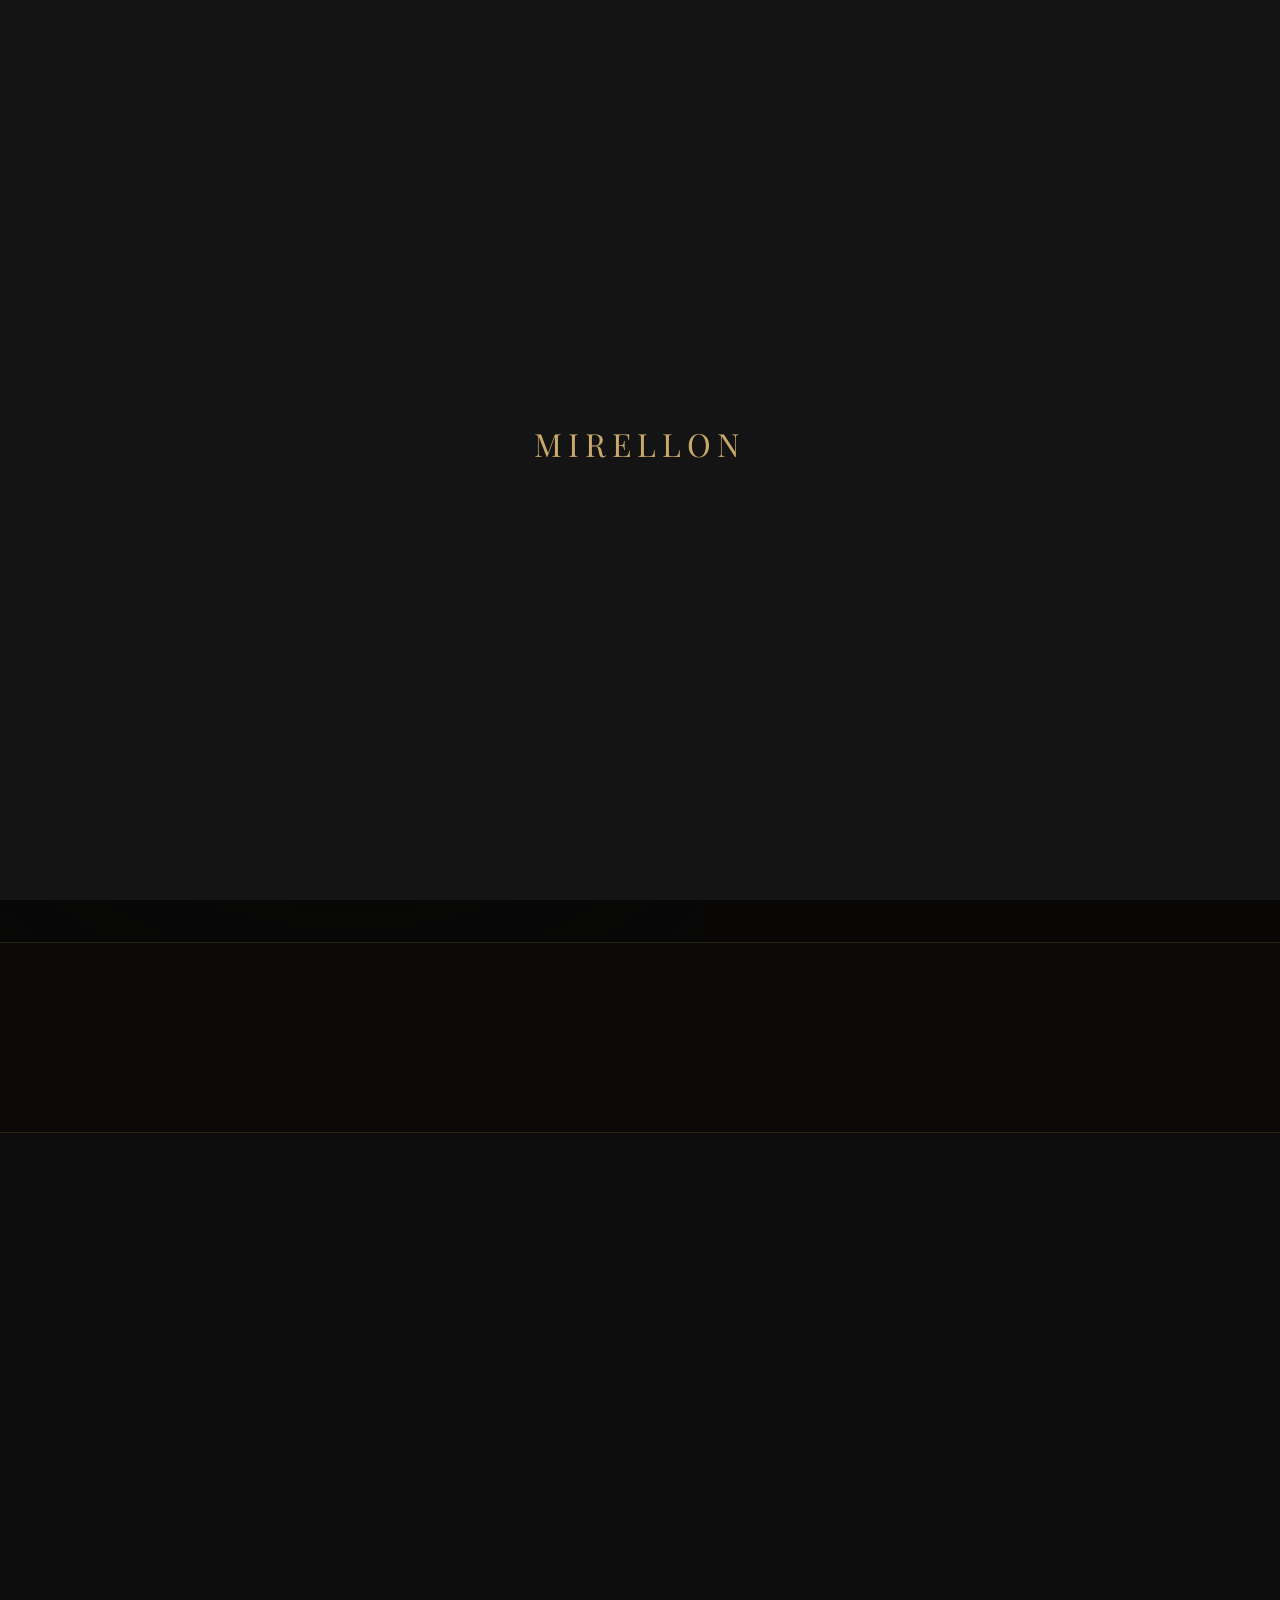
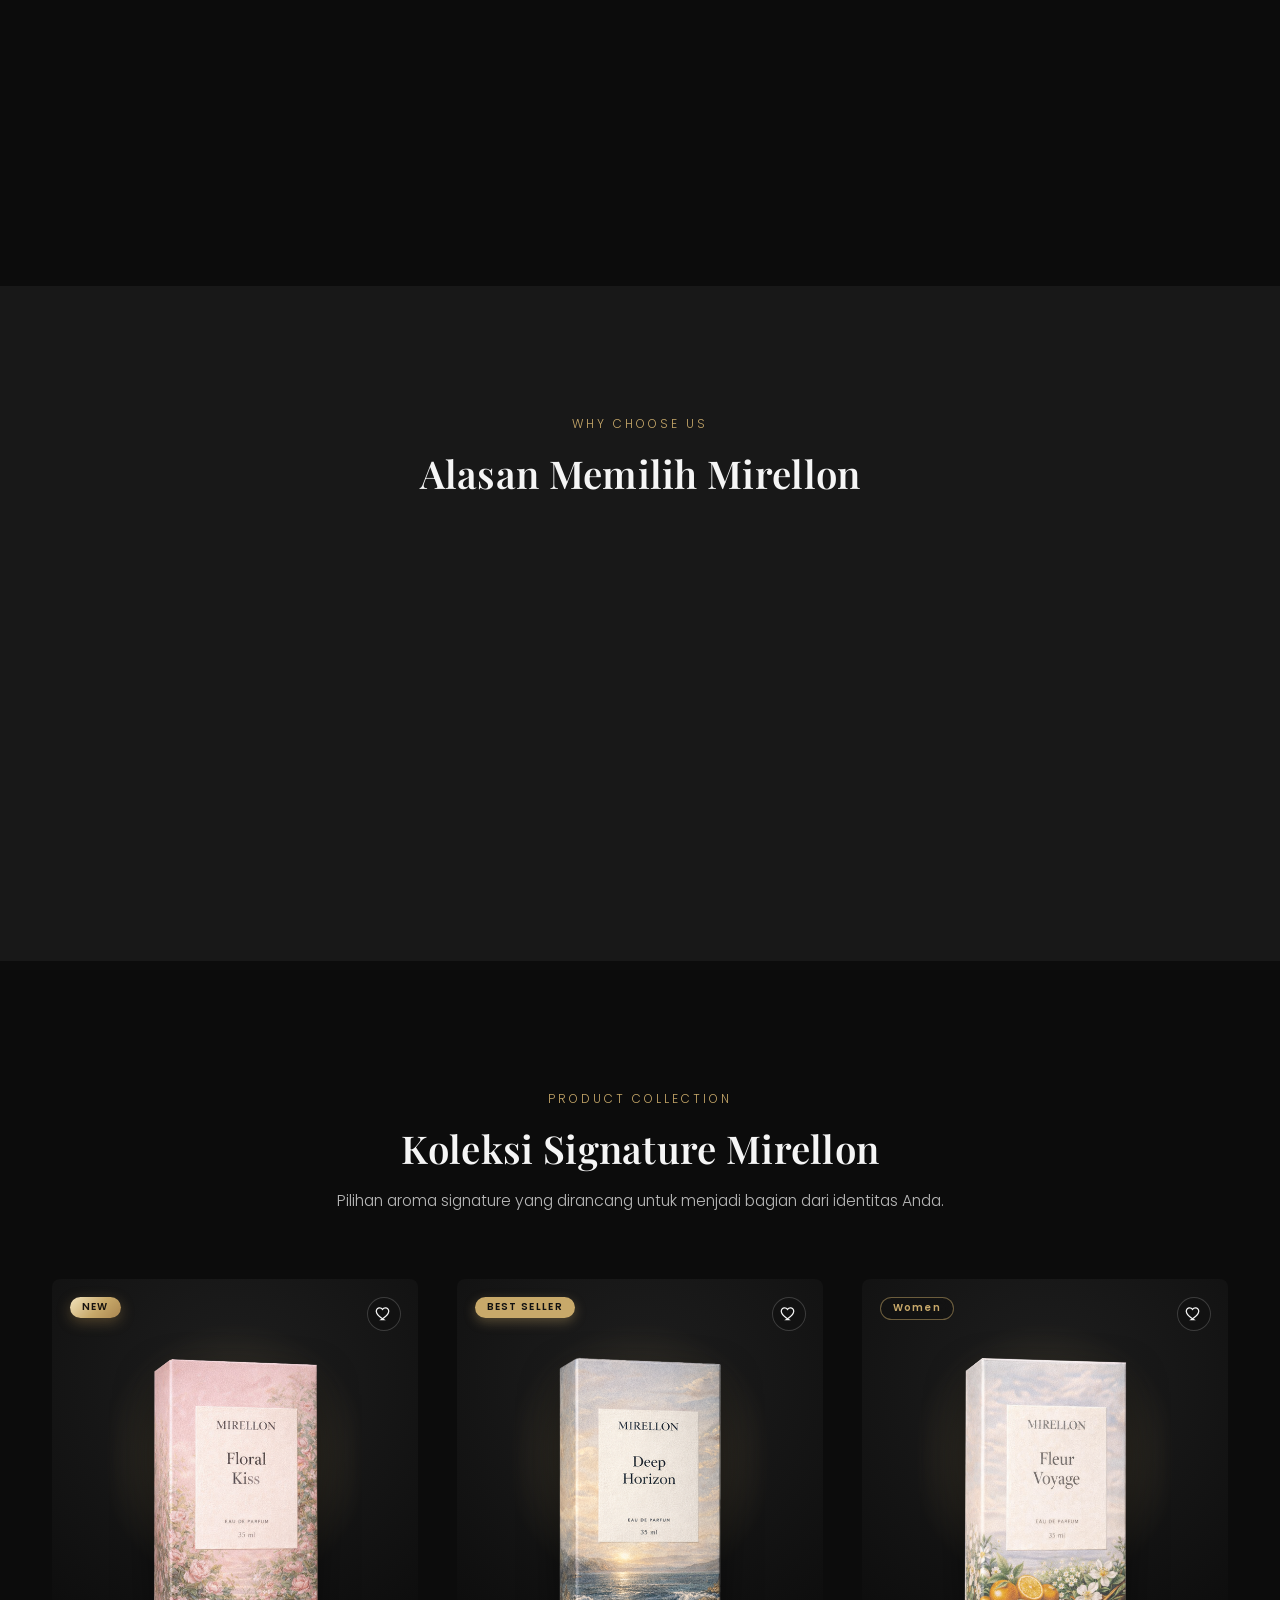
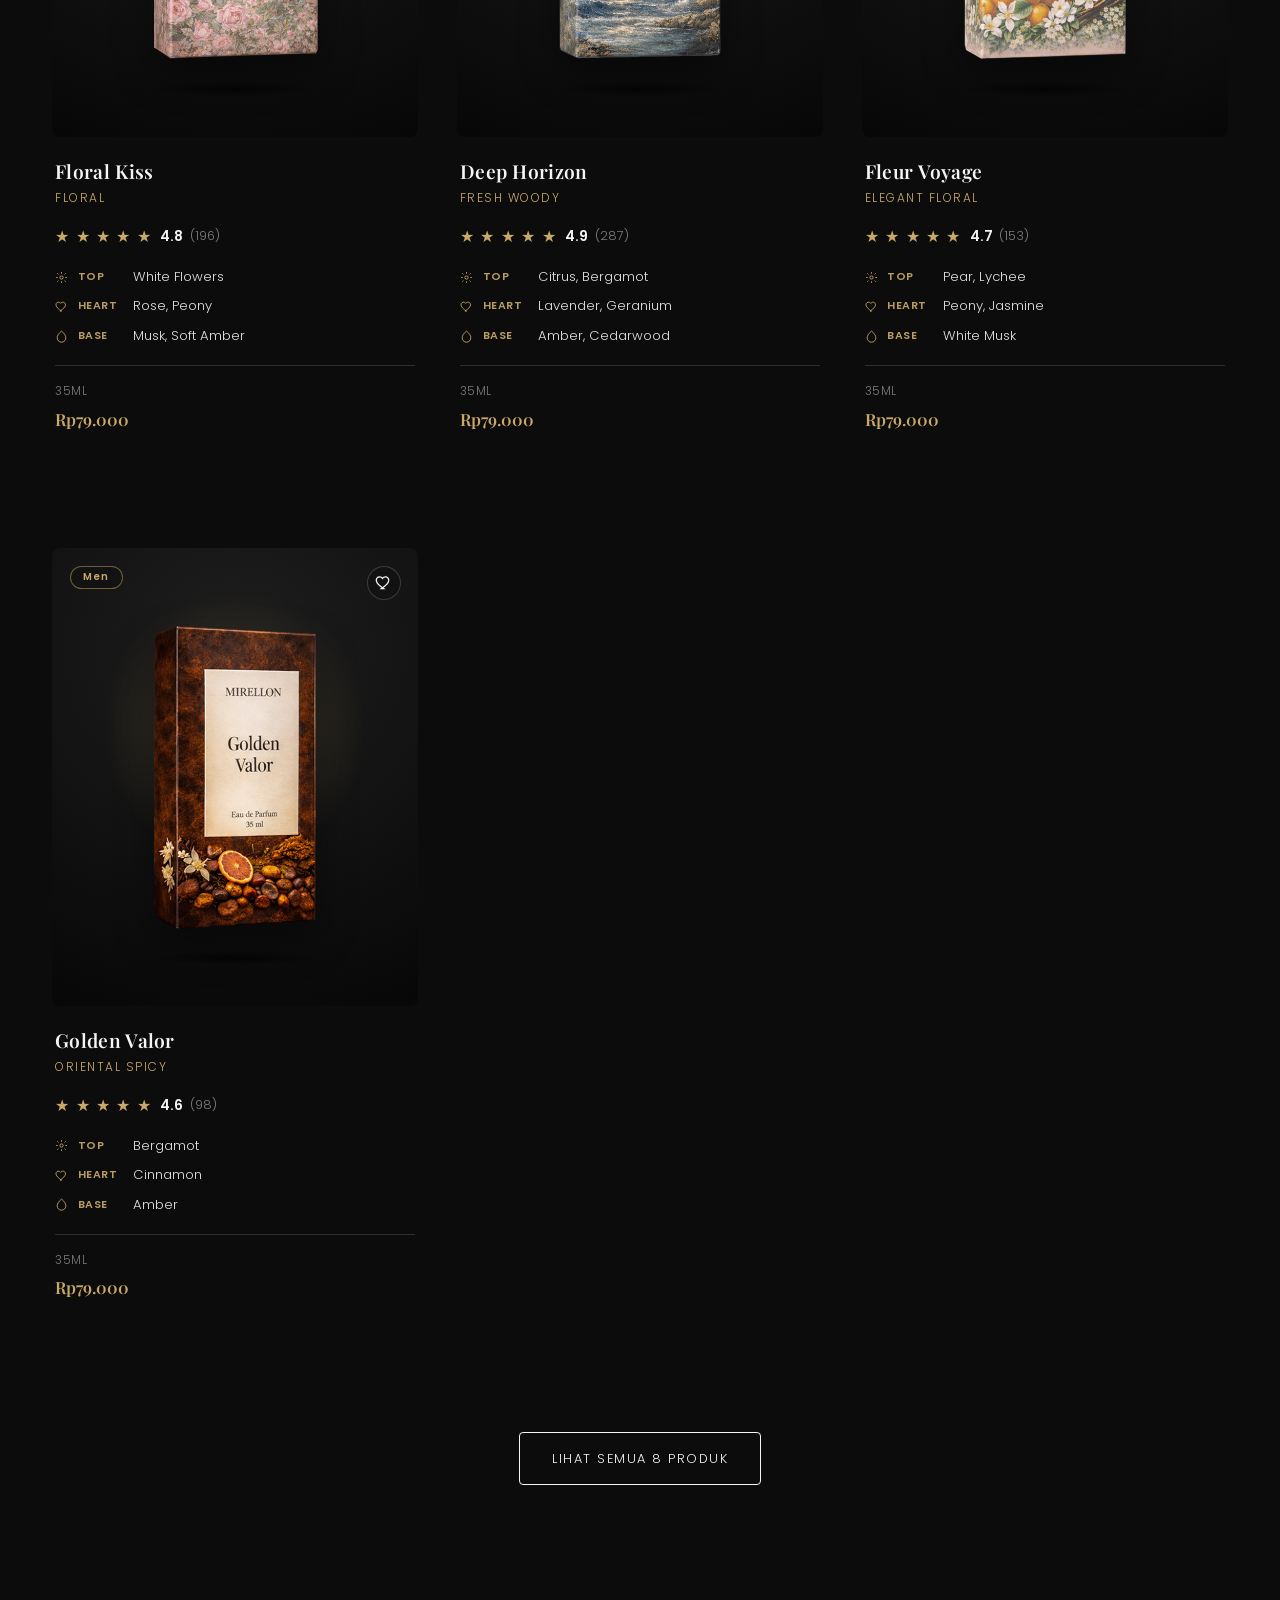
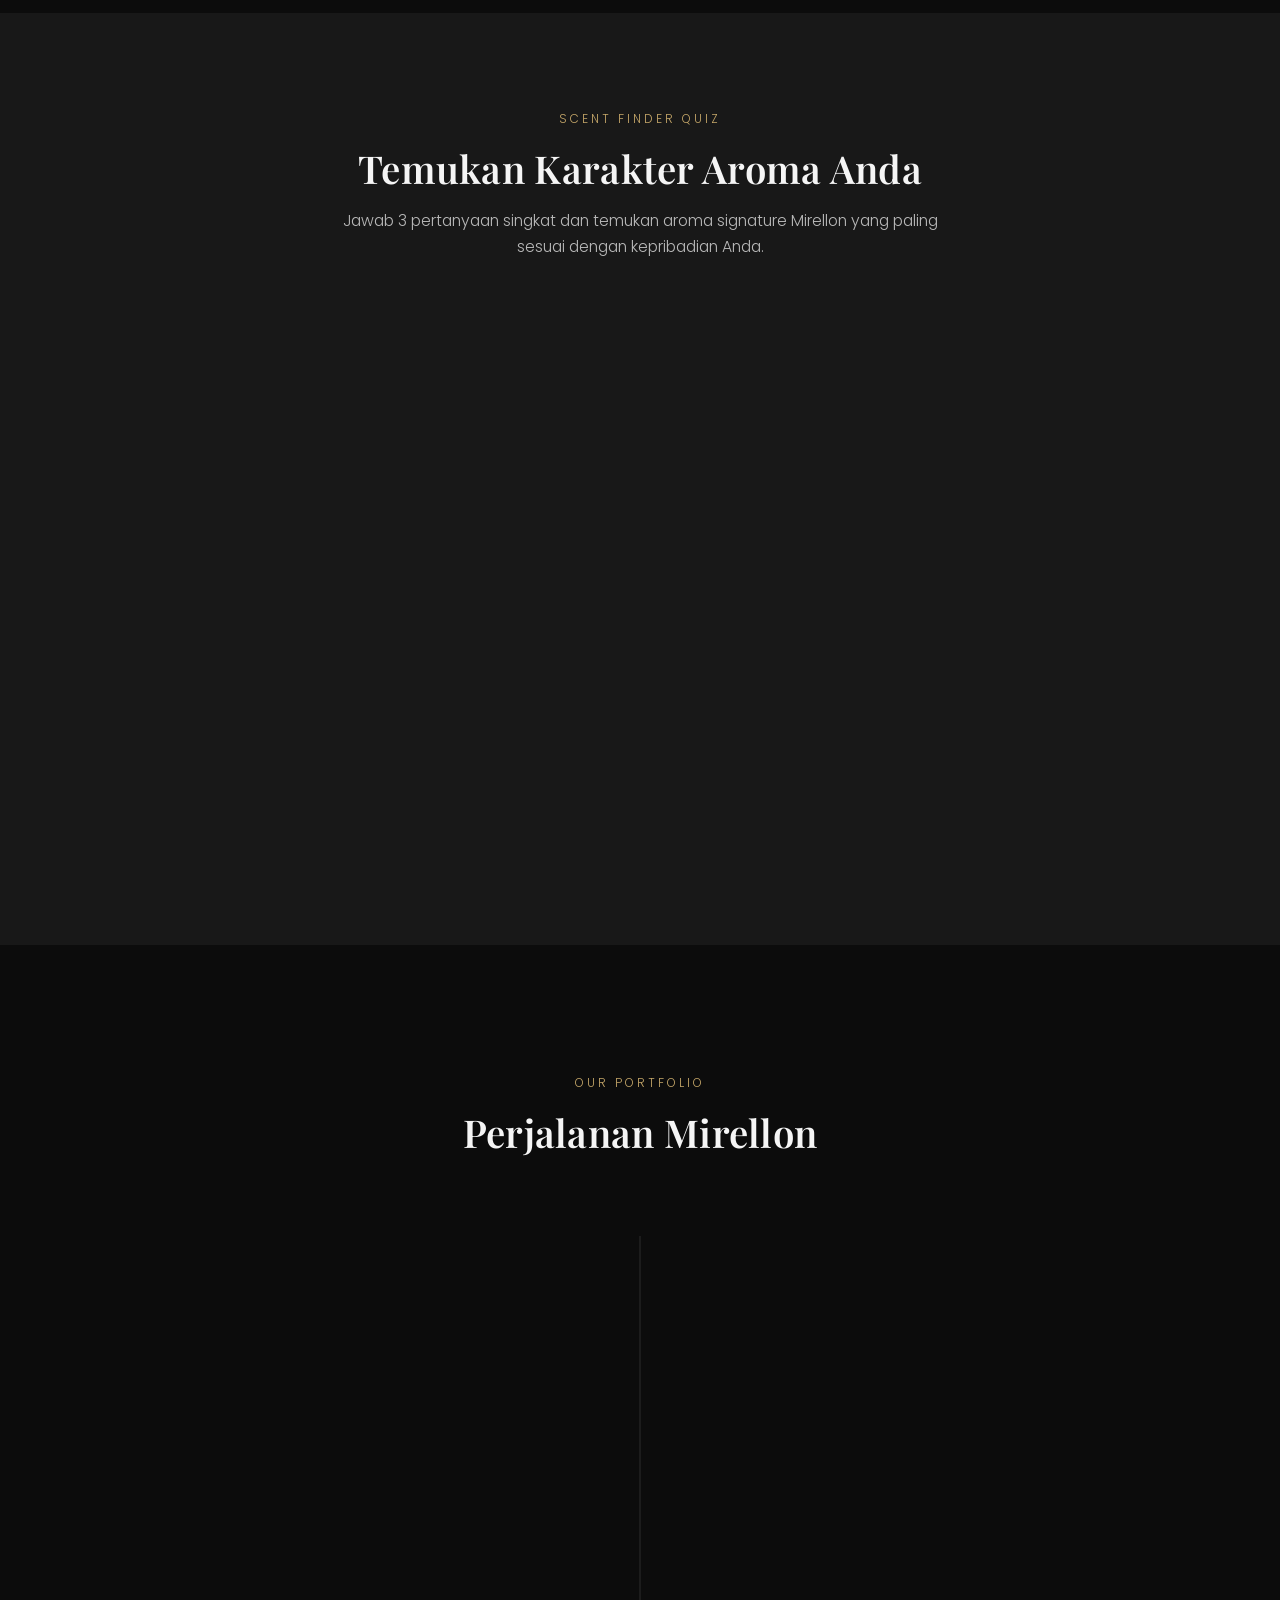
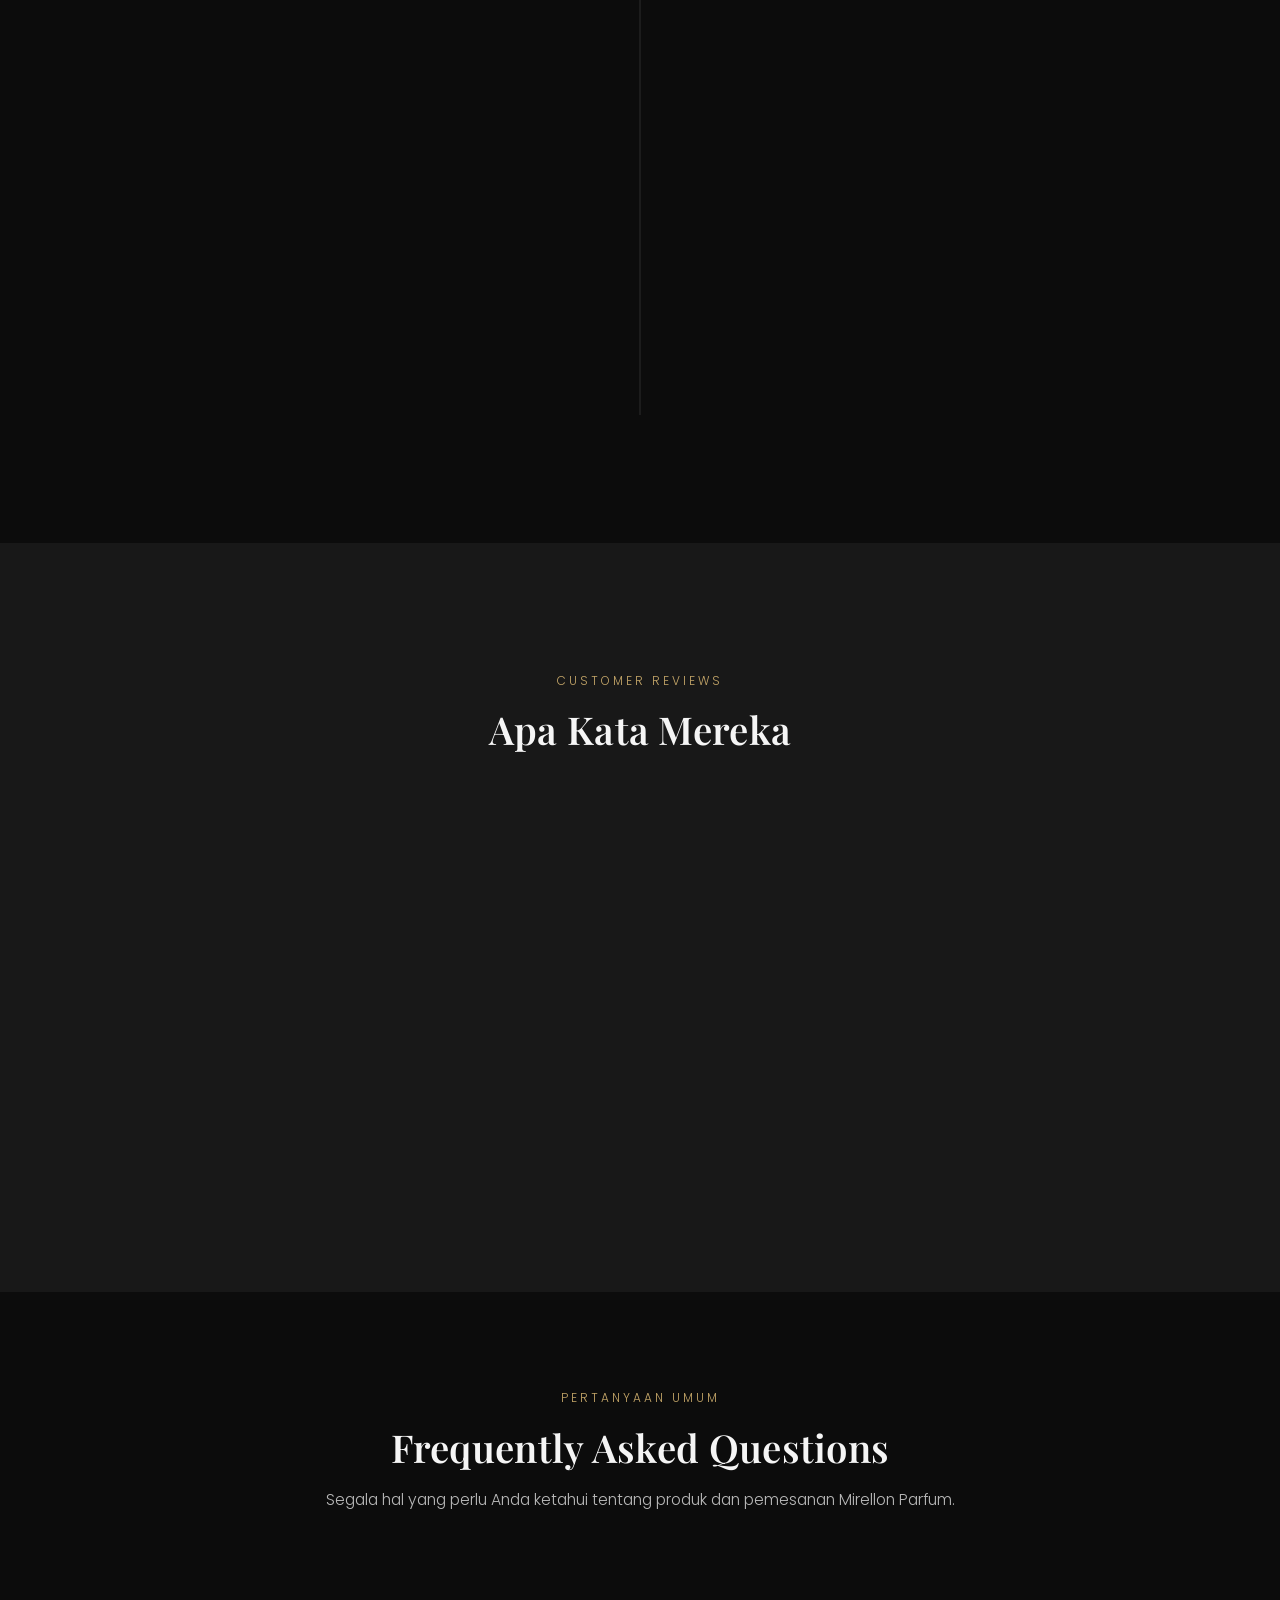
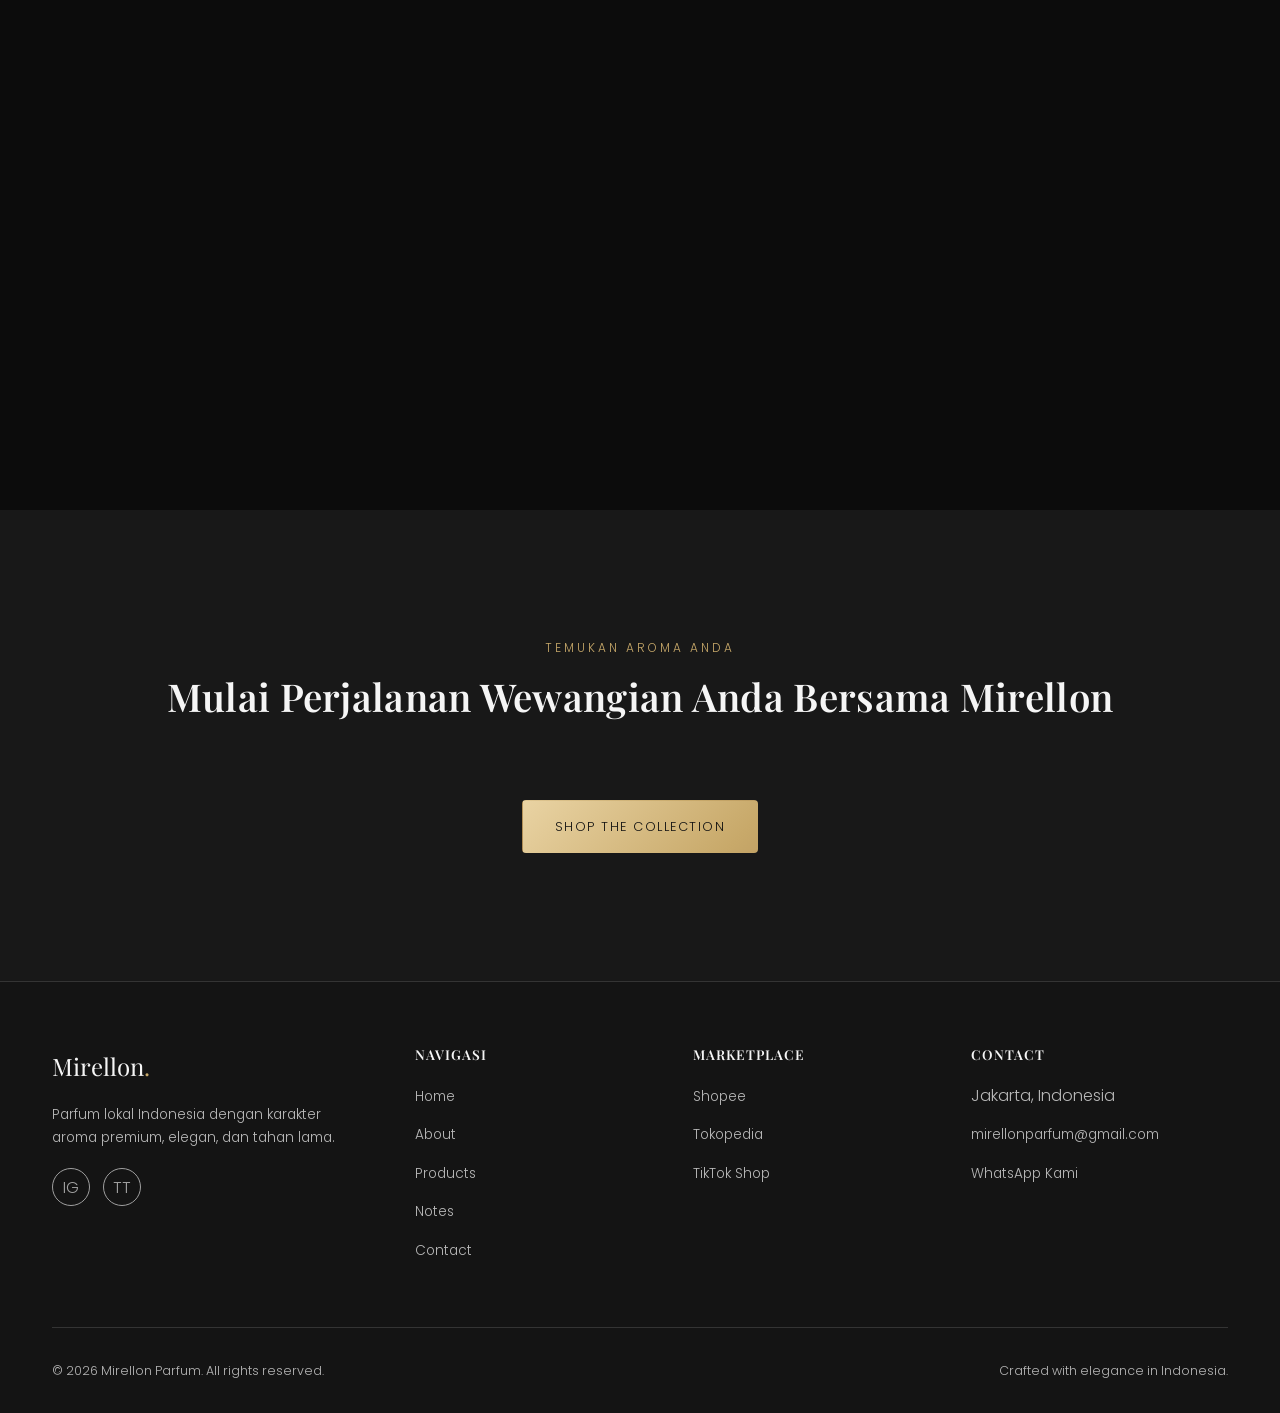
==== commit 5676bdb5: "Revamp Hero Section to luxury editorial style with new Fleur Voyage visual" ====
--- a/index.html
+++ b/index.html
@@ -20,11 +20,13 @@
 
   <link rel="preconnect" href="https://fonts.googleapis.com">
   <link rel="preconnect" href="https://fonts.gstatic.com" crossorigin>
-  <link href="https://fonts.googleapis.com/css2?family=Cormorant+Garamond:ital,wght@0,400;0,500;0,600;0,700;1,400;1,500;1,600&family=Playfair+Display:ital,wght@0,500;0,600;0,700;1,400;1,600&family=Poppins:wght@300;400;500;600&display=swap" rel="stylesheet">
+  <link href="https://fonts.googleapis.com/css2?family=Cormorant+Garamond:ital,wght@0,400;0,500;0,600;0,700;1,400;1,500;1,600&family=Playfair+Display:ital,wght@0,500;0,600;0,700;1,400;1,600&family=Manrope:wght@300;400;500;600&family=Poppins:wght@300;400;500;600&display=swap" rel="stylesheet">
 
   <link rel="stylesheet" href="css/style.css">
   <link rel="stylesheet" href="css/responsive.css">
   <link rel="stylesheet" href="css/animation.css">
+  <link rel="stylesheet" href="css/premium.css">
+  <link rel="stylesheet" href="css/hero.css">
 </head>
 <body>
   <a class="skip-link" href="#main">Lompat ke konten utama</a>
@@ -37,32 +39,33 @@
   <!-- Top Luxury Announcement Bar -->
   <aside class="announcement-bar" role="region" aria-label="Pengumuman eksklusif">
     <div class="container announcement-container">
-      <span class="announcement-badge">EKSKLUSIF</span>
-      <span class="announcement-text">✨ <strong>Garansi 100% Original Eau De Parfum</strong> &bull; Free Fragrance Tester di Setiap Pesanan &bull; Garansi Pecah Ganti Baru</span>
+      <span class="announcement-badge">PRIVATE EDITION</span>
+      <span class="announcement-text"><strong>Complimentary fragrance tester</strong> pada setiap pesanan &bull; Garansi pecah ganti baru</span>
       <button class="announcement-close" aria-label="Tutup pengumuman">&times;</button>
     </div>
   </aside>
 
-  <!-- Header -->
-  <header class="site-header transparent" data-transparent-hero="true">
-    <div class="container">
-      <a href="index.html" class="logo luxury-logo">M I R E L L O N</a>
-      <nav class="main-nav" aria-label="Navigasi utama">
-        <ul class="nav-links">
+  <!-- Header — Transparent Navbar -->
+  <header class="site-header transparent minimal-nav" data-transparent-hero="true">
+    <div class="container minimal-nav-container">
+      <div class="nav-left">
+        <a href="index.html" class="logo luxury-logo">MIRELLON</a>
+      </div>
+      <div class="nav-center desktop-only">
+        <ul class="nav-links minimal-links">
           <li><a class="nav-link active" href="index.html">Home</a></li>
+          <li><a class="nav-link" href="products.html">Collection</a></li>
           <li><a class="nav-link" href="about.html">About</a></li>
-          <li><a class="nav-link" href="products.html">Products</a></li>
-          <li><a class="nav-link" href="notes.html">Notes</a></li>
-          <li><a class="nav-link" href="contact.html">Contact</a></li>
+          <li><a class="nav-link" href="notes.html">Journal</a></li>
         </ul>
-        <div class="header-actions">
-          
-          <a href="products.html" class="btn-boutique desktop-only">Shop</a>
-          <button class="hamburger" aria-label="Buka menu" aria-controls="mobile-nav">
-            <span></span><span></span><span></span>
-          </button>
-        </div>
-      </nav>
+      </div>
+      <div class="nav-right">
+        <a href="#search" class="nav-action-link desktop-only">Search</a>
+        <a href="#bag" class="nav-action-link">Bag</a>
+        <button class="hamburger mobile-only" aria-label="Buka menu" aria-controls="mobile-nav">
+          <span></span><span></span><span></span>
+        </button>
+      </div>
     </div>
   </header>
 
@@ -70,59 +73,53 @@
   <div class="mobile-nav" id="mobile-nav">
     <button class="close-btn" aria-label="Tutup menu">&times;</button>
     <a href="index.html">Home</a>
+    <a href="products.html">Collection</a>
     <a href="about.html">About</a>
-    <a href="products.html">Products</a>
-    <a href="notes.html">Notes</a>
-    <a href="contact.html">Contact</a>
+    <a href="notes.html">Journal</a>
+    <a href="#search">Search</a>
+    <a href="#bag">Bag</a>
   </div>
 
   <main id="main">
 
-    <!-- HERO — EDITORIAL HAUTE PARFUMERIE -->
+    <!-- ============================================================
+         HERO — LUXURY EDITORIAL FRAGRANCE CAMPAIGN
+         ============================================================ -->
     <section class="hero hero-editorial" id="hero-spotlight">
-      <div class="hero-editorial-backdrop" aria-hidden="true"></div>
-
-      <!-- Full-Height Left Artwork Stage -->
-      <div class="hero-editorial-visual" data-aos="fade-right">
+      <div class="hero-editorial-inner">
+        <div class="hero-editorial-copy">
+          <div class="hero-editorial-indicator" aria-hidden="true">
+            <span>01 / FLEUR VOYAGE</span>
+          </div>
+          <span class="editorial-eyebrow">EAU DE PARFUM &middot; 25 ML</span>
+          <h1 class="editorial-title">
+            Discover Your<br>
+            Signature Scent
+          </h1>
+          <p class="editorial-desc">
+            An elegant fragrance crafted to leave a lasting impression.
+          </p>
+          <div class="editorial-cta-wrap">
+            <a href="products.html" class="btn-editorial-outline">
+              <span>Explore Collection</span>
+              <span class="editorial-arrow">&rarr;</span>
+            </a>
+            <a href="products.html" class="editorial-text-link">Discover Fleur Voyage <span>&rarr;</span></a>
+          </div>
+        </div>
+      </div>
+      <div class="hero-editorial-visual">
         <div class="editorial-artwork-wrap">
-          <img src="images/fleur-voyage-tuberose.jpg" alt="Mirellon Fleur Voyage Eau de Parfum" class="editorial-artwork-img" loading="eager">
-          <div class="editorial-fade-edge" aria-hidden="true"></div>
-        </div>
-      </div>
-
-      <div class="container hero-editorial-container">
-        <div class="hero-editorial-grid">
-          <!-- Left spacer so copy stays aligned in the right half -->
-          <div class="hero-spacer-col" aria-hidden="true"></div>
-
-          <!-- Right Column: Editorial Haute Parfumerie Copy -->
-          <div class="hero-editorial-copy" data-aos="fade-left" data-aos-delay="150">
-            <span class="editorial-eyebrow">EAU DE PARFUM / SIGNATURE COLLECTION</span>
-
-            <h1 class="editorial-title">
-              Luxury Fragrance,<br>
-              <em class="editorial-title-gold">Everyday Confidence.</em>
-            </h1>
-
-            <p class="editorial-desc">
-              Mirellon meracik wewangian <em>Eau de Parfum</em> premium dengan ketahanan luar biasa. Pancarkan keanggunan dan pesona abadi Anda setiap hari.
-            </p>
-
-            <div class="editorial-cta-wrap">
-              <a href="products.html" class="btn-editorial-outline btn-magnetic">
-                <span>EXPLORE COLLECTION</span>
-                <span class="editorial-arrow">↗</span>
-              </a>
-            </div>
-          </div>
-
-        </div>
-      </div>
-
-      <!-- Bottom Scroll Cue -->
-      <div class="scroll-cue-editorial" aria-hidden="true">
-        <span class="scroll-arrow">↓</span>
-        <span class="scroll-label">SCROLL</span>
+          <div class="editorial-artwork-glow" aria-hidden="true"></div>
+          <div class="editorial-parallax-wrapper" style="width:100%; height:100%; transform: translate(var(--parallax-x, 0), var(--parallax-y, 0)); transition: transform 0.1s ease-out;">
+            <img src="images/fleur-voyage-v2.jpg"
+               alt="Mirellon Fleur Voyage - Eau de Parfum 25ml"
+               class="editorial-artwork-img"
+               loading="eager"
+               fetchpriority="high">
+          </div>
+          <div class="editorial-vignette" aria-hidden="true"></div>
+        </div>
       </div>
     </section>
 
@@ -131,28 +128,28 @@
       <div class="container">
         <div class="trust-grid">
           <div class="trust-item" data-aos="fade-up">
-            <div class="trust-icon">🏆</div>
+            <div class="trust-icon">01</div>
             <div>
               <h4>100% Authentic EDP</h4>
               <p>Konsentrasi Eau de Parfum murni dengan bibit wewangian premium.</p>
             </div>
           </div>
           <div class="trust-item" data-aos="fade-up" data-aos-delay="100">
-            <div class="trust-icon">⏳</div>
+            <div class="trust-icon">02</div>
             <div>
               <h4>Tahan 8–12 Jam</h4>
               <p>Formula tahan lama yang menyatu alami dengan aroma tubuh Anda.</p>
             </div>
           </div>
           <div class="trust-item" data-aos="fade-up" data-aos-delay="200">
-            <div class="trust-icon">🌿</div>
+            <div class="trust-icon">03</div>
             <div>
               <h4>Skin-Safe Formula</h4>
               <p>Aman disemprotkan langsung pada kulit tanpa rasa perih atau iritasi.</p>
             </div>
           </div>
           <div class="trust-item" data-aos="fade-up" data-aos-delay="300">
-            <div class="trust-icon">📦</div>
+            <div class="trust-icon">04</div>
             <div>
               <h4>Garansi Pecah Ganti Baru</h4>
               <p>Proteksi pengiriman 100% aman sampai ke alamat tujuan Anda.</p>
@@ -235,7 +232,7 @@
         <div class="section-head">
           <span class="eyebrow">Product Collection</span>
           <h2 class="section-title">Koleksi Signature Mirellon</h2>
-          <p class="section-desc">Tiga karakter aroma yang dirancang untuk melengkapi gaya hidup Anda.</p>
+          <p class="section-desc">Pilihan aroma signature yang dirancang untuk menjadi bagian dari identitas Anda.</p>
         </div>
         <div class="product-grid" data-limit="4"><!-- rendered by js/products.js --></div>
         <p class="no-results">Produk tidak ditemukan.</p>
@@ -272,21 +269,21 @@
                 <button class="quiz-option" data-val="men">
                   <span class="quiz-opt-icon">👔</span>
                   <div class="quiz-opt-content">
-                    <strong>Maskulin & Tegas</strong>
+                    <strong>Maskulin &amp; Tegas</strong>
                     <span>Berkarisma, percaya diri, dan berwibawa.</span>
                   </div>
                 </button>
                 <button class="quiz-option" data-val="women">
                   <span class="quiz-opt-icon">🌸</span>
                   <div class="quiz-opt-content">
-                    <strong>Feminin & Anggun</strong>
+                    <strong>Feminin &amp; Anggun</strong>
                     <span>Manis, memikat, dan penuh kelembutan.</span>
                   </div>
                 </button>
                 <button class="quiz-option" data-val="unisex">
                   <span class="quiz-opt-icon">✨</span>
                   <div class="quiz-opt-content">
-                    <strong>Elegan & Modern</strong>
+                    <strong>Elegan &amp; Modern</strong>
                     <span>Dinamis, fleksibel, dan berkelas (Unisex).</span>
                   </div>
                 </button>
@@ -300,21 +297,21 @@
                 <button class="quiz-option" data-val="daily">
                   <span class="quiz-opt-icon">☀️</span>
                   <div class="quiz-opt-content">
-                    <strong>Aktivitas Harian & Kantor</strong>
+                    <strong>Aktivitas Harian &amp; Kantor</strong>
                     <span>Aroma segar dan nyaman yang tidak menyengat.</span>
                   </div>
                 </button>
                 <button class="quiz-option" data-val="romantic">
                   <span class="quiz-opt-icon">🌙</span>
                   <div class="quiz-opt-content">
-                    <strong>Kencan & Momen Romantis</strong>
+                    <strong>Kencan &amp; Momen Romantis</strong>
                     <span>Aroma manis memikat yang membekas di ingatan.</span>
                   </div>
                 </button>
                 <button class="quiz-option" data-val="formal">
                   <span class="quiz-opt-icon">🥂</span>
                   <div class="quiz-opt-content">
-                    <strong>Acara Formal & Pesta Malam</strong>
+                    <strong>Acara Formal &amp; Pesta Malam</strong>
                     <span>Aroma mewah berkelas yang mencuri perhatian.</span>
                   </div>
                 </button>
@@ -328,21 +325,21 @@
                 <button class="quiz-option" data-val="woody">
                   <span class="quiz-opt-icon">🌲</span>
                   <div class="quiz-opt-content">
-                    <strong>Citrus Segar & Kayu Hangat</strong>
-                    <span>Sensasi segar berpadu dengan cedarwood & lavender.</span>
+                    <strong>Citrus Segar &amp; Kayu Hangat</strong>
+                    <span>Sensasi segar berpadu dengan cedarwood &amp; lavender.</span>
                   </div>
                 </button>
                 <button class="quiz-option" data-val="floral">
                   <span class="quiz-opt-icon">🌹</span>
                   <div class="quiz-opt-content">
-                    <strong>Bunga Mawar & Soft Musk</strong>
+                    <strong>Bunga Mawar &amp; Soft Musk</strong>
                     <span>Kelembutan bunga mawar, peony, dan amber manis.</span>
                   </div>
                 </button>
                 <button class="quiz-option" data-val="fruity">
                   <span class="quiz-opt-icon">🍐</span>
                   <div class="quiz-opt-content">
-                    <strong>Juicy Pear & White Jasmine</strong>
+                    <strong>Juicy Pear &amp; White Jasmine</strong>
                     <span>Segarnya buah pir dan keharuman melati putih modern.</span>
                   </div>
                 </button>
@@ -369,15 +366,9 @@
                 </div>
                 <p class="result-desc"></p>
                 <div class="result-actions">
-                  <a href="#" class="btn btn-gold result-btn-wa" target="_blank" rel="noopener">
-                    <span>Order via WhatsApp</span>
-                  </a>
-                  <a href="https://tk.tokopedia.com/ZSVDJ2eSw/" class="btn btn-outline result-btn-tokopedia" target="_blank" rel="noopener">
-                    <span>Tokopedia</span>
-                  </a>
-                  <a href="https://www.tiktok.com/@mirellon_parfum?_r=1&_t=ZS-991wJdPSrNV" class="btn btn-outline result-btn-tiktok" target="_blank" rel="noopener">
-                    <span>TikTok Shop</span>
-                  </a>
+                  <a href="#" class="btn btn-gold result-btn-wa" target="_blank" rel="noopener"><span>Order via WhatsApp</span></a>
+                  <a href="https://tk.tokopedia.com/ZSVDJ2eSw/" class="btn btn-outline result-btn-tokopedia" target="_blank" rel="noopener"><span>Tokopedia</span></a>
+                  <a href="https://www.tiktok.com/@mirellon_parfum?_r=1&_t=ZS-991wJdPSrNV" class="btn btn-outline result-btn-tiktok" target="_blank" rel="noopener"><span>TikTok Shop</span></a>
                 </div>
                 <button class="quiz-restart-btn">↺ Coba Kuis Lagi</button>
               </div>
@@ -442,35 +433,17 @@
             <div class="review-card">
               <div class="review-stars">★★★★★</div>
               <p class="review-text">Aromanya elegan dan benar-benar tahan lama sepanjang hari kerja saya.</p>
-              <div class="review-person">
-                <span class="review-avatar">A</span>
-                <div>
-                  <div class="review-name">Andini</div>
-                  <div class="review-role">Jakarta</div>
-                </div>
-              </div>
+              <div class="review-person"><span class="review-avatar">A</span><div><div class="review-name">Andini</div><div class="review-role">Jakarta</div></div></div>
             </div>
             <div class="review-card">
               <div class="review-stars">★★★★★</div>
               <p class="review-text">Kemasannya mewah, wanginya juga cocok dipakai untuk acara formal.</p>
-              <div class="review-person">
-                <span class="review-avatar">R</span>
-                <div>
-                  <div class="review-name">Rafi</div>
-                  <div class="review-role">Bandung</div>
-                </div>
-              </div>
+              <div class="review-person"><span class="review-avatar">R</span><div><div class="review-name">Rafi</div><div class="review-role">Bandung</div></div></div>
             </div>
             <div class="review-card">
               <div class="review-stars">★★★★★</div>
               <p class="review-text">Harga terjangkau tapi kualitas terasa seperti parfum internasional.</p>
-              <div class="review-person">
-                <span class="review-avatar">S</span>
-                <div>
-                  <div class="review-name">Salsa</div>
-                  <div class="review-role">Surabaya</div>
-                </div>
-              </div>
+              <div class="review-person"><span class="review-avatar">S</span><div><div class="review-name">Salsa</div><div class="review-role">Surabaya</div></div></div>
             </div>
           </div>
           <div class="reviews-nav">
@@ -492,49 +465,24 @@
         </div>
         <div class="faq-accordion" data-aos="fade-up">
           <div class="faq-item">
-            <button class="faq-question" aria-expanded="false">
-              <span>Berapa lama ketahanan aroma Mirellon Eau de Parfum?</span>
-              <span class="faq-toggle-icon" aria-hidden="true">+</span>
-            </button>
-            <div class="faq-answer">
-              <p>Mirellon menggunakan konsentrasi <strong>Eau de Parfum (EDP)</strong> dengan minyak wangi premium. Ketahanan aroma berkisar antara <strong>8 hingga 12 jam</strong> di kulit, dan bisa bertahan hingga 24 jam pada serat pakaian tergantung aktivitas dan suhu lingkungan.</p>
-            </div>
+            <button class="faq-question" aria-expanded="false"><span>Berapa lama ketahanan aroma Mirellon Eau de Parfum?</span><span class="faq-toggle-icon" aria-hidden="true">+</span></button>
+            <div class="faq-answer"><p>Mirellon menggunakan konsentrasi <strong>Eau de Parfum (EDP)</strong> dengan minyak wangi premium. Ketahanan aroma berkisar antara <strong>8 hingga 12 jam</strong> di kulit, dan bisa bertahan hingga 24 jam pada serat pakaian tergantung aktivitas dan suhu lingkungan.</p></div>
           </div>
           <div class="faq-item">
-            <button class="faq-question" aria-expanded="false">
-              <span>Bagaimana cara menyemprotkan parfum agar aromanya tahan lebih lama?</span>
-              <span class="faq-toggle-icon" aria-hidden="true">+</span>
-            </button>
-            <div class="faq-answer">
-              <p>Semprotkan parfum pada titik-titik nadi tubuh seperti pergelangan tangan, leher bagian belakang, dan lipatan siku setelah mandi (saat pori-pori kulit lembap). Hindari menggosok pergelangan tangan setelah disemprot agar partikel molekul top notes tidak rusak.</p>
-            </div>
+            <button class="faq-question" aria-expanded="false"><span>Bagaimana cara menyemprotkan parfum agar aromanya tahan lebih lama?</span><span class="faq-toggle-icon" aria-hidden="true">+</span></button>
+            <div class="faq-answer"><p>Semprotkan parfum pada titik-titik nadi tubuh seperti pergelangan tangan, leher bagian belakang, dan lipatan siku setelah mandi (saat pori-pori kulit lembap). Hindari menggosok pergelangan tangan setelah disemprot agar partikel molekul top notes tidak rusak.</p></div>
           </div>
           <div class="faq-item">
-            <button class="faq-question" aria-expanded="false">
-              <span>Apakah formula Mirellon aman disemprotkan langsung ke kulit?</span>
-              <span class="faq-toggle-icon" aria-hidden="true">+</span>
-            </button>
-            <div class="faq-answer">
-              <p>Ya, 100% aman. Formula Mirellon Parfum diracik dengan bahan berkualitas kosmetik berstandar tinggi yang tidak menimbulkan rasa perih, panas, gatal, ataupun noda kuning pada pakaian berwarna cerah.</p>
-            </div>
+            <button class="faq-question" aria-expanded="false"><span>Apakah formula Mirellon aman disemprotkan langsung ke kulit?</span><span class="faq-toggle-icon" aria-hidden="true">+</span></button>
+            <div class="faq-answer"><p>Ya, 100% aman. Formula Mirellon Parfum diracik dengan bahan berkualitas kosmetik berstandar tinggi yang tidak menimbulkan rasa perih, panas, gatal, ataupun noda kuning pada pakaian berwarna cerah.</p></div>
           </div>
           <div class="faq-item">
-            <button class="faq-question" aria-expanded="false">
-              <span>Bagaimana jika produk yang saya terima rusak atau pecah saat pengiriman?</span>
-              <span class="faq-toggle-icon" aria-hidden="true">+</span>
-            </button>
-            <div class="faq-answer">
-              <p>Setiap paket dipacking dengan <em>double bubble wrap</em> dan dus tebal anti-benturan. Jika botol pecah dalam perjalanan, kami memberikan <strong>Garansi 100% Ganti Baru</strong> tanpa biaya tambahan—cukup kirimkan video unboxing ke WhatsApp admin kami.</p>
-            </div>
+            <button class="faq-question" aria-expanded="false"><span>Bagaimana jika produk yang saya terima rusak atau pecah saat pengiriman?</span><span class="faq-toggle-icon" aria-hidden="true">+</span></button>
+            <div class="faq-answer"><p>Setiap paket dipacking dengan <em>double bubble wrap</em> dan dus tebal anti-benturan. Jika botol pecah dalam perjalanan, kami memberikan <strong>Garansi 100% Ganti Baru</strong> tanpa biaya tambahan—cukup kirimkan video unboxing ke WhatsApp admin kami.</p></div>
           </div>
           <div class="faq-item">
-            <button class="faq-question" aria-expanded="false">
-              <span>Di mana saya bisa memesan produk resmi Mirellon?</span>
-              <span class="faq-toggle-icon" aria-hidden="true">+</span>
-            </button>
-            <div class="faq-answer">
-              <p>Anda dapat memesan secara langsung melalui <strong>WhatsApp Official</strong>, toko resmi kami di <strong>Tokopedia</strong>, maupun <strong>TikTok Shop</strong> dengan jaminan produk asli dan pengiriman cepat.</p>
-            </div>
+            <button class="faq-question" aria-expanded="false"><span>Di mana saya bisa memesan produk resmi Mirellon?</span><span class="faq-toggle-icon" aria-hidden="true">+</span></button>
+            <div class="faq-answer"><p>Anda dapat memesan secara langsung melalui <strong>WhatsApp Official</strong>, toko resmi kami di <strong>Tokopedia</strong>, maupun <strong>TikTok Shop</strong> dengan jaminan produk asli dan pengiriman cepat.</p></div>
           </div>
         </div>
       </div>
@@ -557,15 +505,15 @@
       <h3>Beli di Marketplace</h3>
       <p>Pilih platform favorit Anda untuk melanjutkan pembelian.</p>
       <div class="marketplace-list">
-        <button class="marketplace-btn" data-store="shopee">Shopee <span aria-hidden="true">→</span></button>
-        <button class="marketplace-btn" data-store="tokopedia">Tokopedia <span aria-hidden="true">→</span></button>
-        <button class="marketplace-btn" data-store="tiktok">TikTok Shop <span aria-hidden="true">→</span></button>
+        <button class="marketplace-btn" data-store="shopee">Shopee <span aria-hidden="true">&rarr;</span></button>
+        <button class="marketplace-btn" data-store="tokopedia">Tokopedia <span aria-hidden="true">&rarr;</span></button>
+        <button class="marketplace-btn" data-store="tiktok">TikTok Shop <span aria-hidden="true">&rarr;</span></button>
       </div>
       <button class="popup-close" data-close>Batal</button>
     </div>
   </div>
 
-    <!-- Product Detail Modal -->
+  <!-- Product Detail Modal -->
   <div class="overlay" id="product-modal" role="dialog" aria-modal="true" aria-label="Detail produk">
     <div class="modal-box">
       <button class="modal-close-x" data-close aria-label="Tutup">&times;</button>
@@ -576,7 +524,6 @@
         <div class="modal-details-col">
           <div class="modal-category eyebrow"></div>
           <h3 class="modal-title"></h3>
-          
           <div class="modal-size-picker">
             <span class="size-label">Pilih Ukuran:</span>
             <div class="size-chips">
@@ -584,29 +531,20 @@
               <button class="size-chip" data-size="50ml">50ml (Rp 119.000)</button>
             </div>
           </div>
-
           <div class="modal-price-box">
             <span class="price-caption">Harga:</span>
             <strong class="modal-selected-price">Rp 79.000</strong>
           </div>
-
           <div class="modal-notes">
             <div><strong>Top Notes:</strong> <span class="modal-top"></span></div>
             <div><strong>Middle Notes:</strong> <span class="modal-middle"></span></div>
             <div><strong>Base Notes:</strong> <span class="modal-base"></span></div>
           </div>
           <p class="modal-desc"></p>
-
           <div class="modal-direct-actions">
-            <a href="#" class="btn btn-gold modal-btn-wa" target="_blank" rel="noopener">
-              <span>Order via WhatsApp</span>
-            </a>
-            <a href="https://tk.tokopedia.com/ZSVDJ2eSw/" class="btn btn-outline modal-btn-tokopedia" target="_blank" rel="noopener">
-              <span>Tokopedia</span>
-            </a>
-            <a href="https://www.tiktok.com/@mirellon_parfum?_r=1&_t=ZS-991wJdPSrNV" class="btn btn-outline modal-btn-tiktok" target="_blank" rel="noopener">
-              <span>TikTok Shop</span>
-            </a>
+            <a href="#" class="btn btn-gold modal-btn-wa" target="_blank" rel="noopener"><span>Order via WhatsApp</span></a>
+            <a href="https://tk.tokopedia.com/ZSVDJ2eSw/" class="btn btn-outline modal-btn-tokopedia" target="_blank" rel="noopener"><span>Tokopedia</span></a>
+            <a href="https://www.tiktok.com/@mirellon_parfum?_r=1&_t=ZS-991wJdPSrNV" class="btn btn-outline modal-btn-tiktok" target="_blank" rel="noopener"><span>TikTok Shop</span></a>
           </div>
         </div>
       </div>
@@ -615,10 +553,10 @@
 
   <!-- Floating WhatsApp Quick Order Widget -->
   <aside class="floating-wa-wrap" aria-label="Konsultasi WhatsApp">
-    <a href="https://wa.me/6282119027766?text=Halo%20Mirellon%20Parfum,%20saya%20tertarik%20untuk%20konsultasi%20dan%20memesan%20parfum." 
-       class="floating-wa-btn" 
-       target="_blank" 
-       rel="noopener" 
+    <a href="https://wa.me/6282119027766?text=Halo%20Mirellon%20Parfum,%20saya%20tertarik%20untuk%20konsultasi%20dan%20memesan%20parfum."
+       class="floating-wa-btn"
+       target="_blank"
+       rel="noopener"
        aria-label="Chat WhatsApp Admin Mirellon">
       <span class="wa-ripple" aria-hidden="true"></span>
       <svg class="wa-icon" viewBox="0 0 24 24" width="30" height="30" fill="none" xmlns="http://www.w3.org/2000/svg">
@@ -682,4 +620,4 @@
   <script src="js/spotlight.js"></script>
   <script src="js/hero-fx.js"></script>
 </body>
-</html>+</html>
--- a/css/style.css
+++ b/css/style.css
@@ -2853,4 +2853,184 @@
 .floating-wa-btn:hover .wa-tooltip {
   opacity: 1;
   transform: translateX(0);
-}+}
+
+/* =========================================================
+   TIKTOK STYLE PRODUCT WHEEL (STRIDE AURORA)
+   ========================================================= */
+.wheel-hero {
+  position: relative;
+  width: 100%;
+  height: 100vh;
+  min-height: 800px;
+  background: var(--bg);
+  overflow: hidden;
+  display: flex;
+  align-items: center;
+  padding-top: 80px; 
+}
+.wheel-ambient-glow {
+  position: absolute;
+  top: 50%; left: 30%;
+  width: 600px; height: 600px;
+  background: radial-gradient(circle, rgba(200, 169, 106, 0.15) 0%, transparent 60%);
+  transform: translate(-50%, -50%);
+  pointer-events: none;
+}
+.wheel-container {
+  display: flex;
+  width: 100%;
+  height: 100%;
+  position: relative;
+  z-index: 2;
+  max-width: 1400px;
+  margin: 0 auto;
+}
+.wheel-left {
+  flex: 1;
+  position: relative;
+  height: 100%;
+  display: flex;
+  align-items: center;
+}
+/* Container roda rotasi utama */
+.img-slider {
+  position: absolute;
+  left: 0;
+  top: 50%;
+  width: 300px;
+  height: 300px;
+  margin-top: -150px;
+  /* Supaya pivot point rotasi slider sama dengan transform-origin anaknya! */
+  transform-origin: 650px center;
+  transition: all 1s ease-in-out;
+  z-index: 5;
+}
+/* Masing-masing item di dalam roda */
+.img-item {
+  position: absolute;
+  left: 0; top: 0;
+  width: 100%; height: 100%;
+  /* Rumus rotasi persis sesuai instruksi user */
+  transform: rotate(calc(-360deg / 8 * var(--i))) scale(0.6);
+  transform-origin: 650px center;
+  opacity: 0.3;
+  filter: grayscale(80%);
+  transition: all 0.5s ease;
+  cursor: pointer;
+}
+.img-item.active {
+  transform: rotate(calc(-360deg / 8 * var(--i))) scale(1.1);
+  opacity: 1;
+  filter: grayscale(0%) drop-shadow(0 30px 50px rgba(200, 169, 106, 0.4));
+  z-index: 10;
+}
+.img-item img {
+  width: 100%;
+  height: 100%;
+  object-fit: contain;
+  display: block;
+}
+
+.wheel-controls {
+  position: absolute;
+  bottom: 10%;
+  left: 10%;
+  display: flex;
+  gap: 1rem;
+  z-index: 10;
+}
+.wheel-controls .icon-btn {
+  width: 45px; height: 45px;
+  border-radius: 50%;
+  background: rgba(255,255,255,0.05);
+  border: 1px solid rgba(255,255,255,0.2);
+  color: #fff;
+  font-size: 1.2rem;
+  display: flex; align-items: center; justify-content: center;
+  cursor: pointer;
+  transition: 0.3s ease;
+  font-family: monospace;
+}
+.wheel-controls .icon-btn:hover {
+  background: var(--c-gold);
+  border-color: var(--c-gold);
+  color: #000;
+}
+
+.wheel-right {
+  width: 45%;
+  height: 100%;
+  display: flex;
+  align-items: center;
+  justify-content: center;
+  padding-right: 2rem;
+  z-index: 10;
+}
+.info-item {
+  background: rgba(255,255,255,0.02);
+  border: 1px solid rgba(255,255,255,0.08);
+  border-radius: 24px;
+  padding: 3rem;
+  backdrop-filter: blur(30px);
+  -webkit-backdrop-filter: blur(30px);
+  max-width: 460px;
+  width: 100%;
+}
+.info-item.changing {
+  opacity: 0;
+  transform: translateY(15px);
+  transition: all 0.3s ease;
+}
+.info-item.changed {
+  opacity: 1;
+  transform: translateY(0);
+  transition: all 0.5s cubic-bezier(0.25, 1, 0.5, 1);
+}
+.wheel-collection {
+  font-size: 0.75rem;
+  text-transform: uppercase;
+  letter-spacing: 2px;
+  color: var(--c-gold);
+}
+.wheel-title {
+  font-family: var(--font-display);
+  font-size: 2.8rem;
+  margin: 0.5rem 0 0.5rem;
+  line-height: 1.1;
+}
+.wheel-size, .wheel-longevity {
+  font-size: 0.85rem;
+  color: #ddd;
+  margin-bottom: 0.5rem;
+  display: inline-block;
+  padding: 0.3rem 0.8rem;
+  background: rgba(255,255,255,0.1);
+  border-radius: 20px;
+  margin-right: 0.5rem;
+}
+.wheel-price {
+  font-size: 1.6rem;
+  font-weight: 500;
+  margin: 1.5rem 0;
+  color: var(--c-gold);
+}
+.wheel-desc {
+  font-size: 0.95rem;
+  color: var(--text-muted);
+  margin-bottom: 2.5rem;
+  line-height: 1.6;
+}
+.wheel-buy-btn {
+  width: 100%;
+  border-radius: 30px;
+  display: flex;
+  justify-content: center;
+}
+@media(max-width: 900px) {
+  .wheel-container { flex-direction: column; }
+  .wheel-left { height: 50%; width: 100%; flex: none; }
+  .img-slider { left: -100px; transform-origin: 400px center; width: 200px; height: 200px; margin-top: -100px; }
+  .img-item { transform-origin: 400px center; }
+  .wheel-right { width: 100%; height: 50%; padding: 1.5rem; align-items: flex-start; }
+}
--- a/css/hero.css
+++ b/css/hero.css
@@ -0,0 +1,382 @@
+/* =========================================================
+   MIRELLON - LUXURY EDITORIAL HERO
+   ========================================================= */
+
+/* Typography Assignments */
+:root {
+  --font-serif: 'Playfair Display', serif;
+  --font-sans: 'Manrope', sans-serif;
+  --color-warm-black: #080808;
+  --color-charcoal: #0D0C0B;
+  --color-gold: #c8a96a;
+  --color-text-main: #f5f5f5;
+  --color-text-muted: #a0a0a0;
+}
+
+/* Minimal Navbar */
+.site-header.minimal-nav {
+  border-bottom: none;
+  background: transparent;
+  transition: background 0.4s ease, backdrop-filter 0.4s ease;
+  padding: 1.5rem 0;
+}
+.site-header.minimal-nav.scrolled {
+  background: rgba(8, 8, 8, 0.7);
+  backdrop-filter: blur(12px);
+  -webkit-backdrop-filter: blur(12px);
+  padding: 1rem 0;
+  border-bottom: 1px solid rgba(255, 255, 255, 0.05);
+}
+
+.minimal-nav-container {
+  display: flex;
+  justify-content: space-between;
+  align-items: center;
+  width: 100%;
+  padding: 0 4%;
+}
+
+.nav-left, .nav-right {
+  flex: 1;
+}
+
+.nav-right {
+  display: flex;
+  justify-content: flex-end;
+  gap: 2rem;
+  align-items: center;
+}
+
+.nav-center {
+  flex: 2;
+  display: flex;
+  justify-content: center;
+}
+
+.luxury-logo {
+  font-family: var(--font-serif);
+  font-size: 1.2rem;
+  letter-spacing: 0.25em;
+  color: var(--color-text-main);
+  text-decoration: none;
+}
+
+.minimal-links {
+  display: flex;
+  gap: 3rem;
+  list-style: none;
+  margin: 0;
+  padding: 0;
+}
+
+.minimal-links .nav-link,
+.nav-action-link {
+  font-family: var(--font-sans);
+  font-size: 0.75rem;
+  text-transform: uppercase;
+  letter-spacing: 0.1em;
+  color: var(--color-text-muted);
+  text-decoration: none;
+  transition: color 0.3s ease;
+}
+
+.minimal-links .nav-link:hover,
+.nav-action-link:hover,
+.minimal-links .nav-link.active {
+  color: var(--color-text-main);
+}
+
+/* Hero Section Base */
+.hero-editorial {
+  position: relative;
+  width: 100%;
+  height: 100vh;
+  min-height: 800px;
+  background: linear-gradient(135deg, var(--color-warm-black) 0%, var(--color-charcoal) 100%);
+  display: flex;
+  align-items: center;
+  overflow: hidden;
+}
+
+/* Left Content */
+.hero-editorial-inner {
+  position: relative;
+  z-index: 10;
+  width: 50%;
+  height: 100%;
+  display: flex;
+  align-items: center;
+  padding-left: 10%;
+}
+
+.hero-editorial-copy {
+  max-width: 550px;
+  position: relative;
+}
+
+/* Vertical Indicator */
+.hero-editorial-indicator {
+  position: absolute;
+  left: -4rem;
+  top: 50%;
+  transform: translateY(-50%) rotate(-90deg);
+  transform-origin: center;
+  font-family: var(--font-sans);
+  font-size: 0.65rem;
+  letter-spacing: 0.2em;
+  color: rgba(255,255,255,0.3);
+  white-space: nowrap;
+}
+
+.hero-editorial-indicator::after {
+  content: '';
+  display: inline-block;
+  width: 40px;
+  height: 1px;
+  background: rgba(255,255,255,0.3);
+  margin-left: 1rem;
+  vertical-align: middle;
+}
+
+/* Eyebrow */
+.editorial-eyebrow {
+  display: block;
+  font-family: var(--font-sans);
+  font-size: 0.7rem;
+  letter-spacing: 0.3em;
+  color: var(--color-gold);
+  margin-bottom: 1.5rem;
+  opacity: 0;
+  animation: fadeUp 1s cubic-bezier(0.16, 1, 0.3, 1) 0.3s forwards;
+}
+
+/* Headline */
+.editorial-title {
+  font-family: var(--font-serif);
+  font-size: 4.2rem;
+  line-height: 1.1;
+  font-weight: 400;
+  color: var(--color-text-main);
+  margin-bottom: 1.5rem;
+  opacity: 0;
+  animation: fadeUp 1s cubic-bezier(0.16, 1, 0.3, 1) 0.5s forwards;
+}
+
+/* Subheadline */
+.editorial-desc {
+  font-family: var(--font-sans);
+  font-size: 1.05rem;
+  font-weight: 300;
+  color: var(--color-text-muted);
+  line-height: 1.6;
+  margin-bottom: 3rem;
+  max-width: 400px;
+  opacity: 0;
+  animation: fadeUp 1s cubic-bezier(0.16, 1, 0.3, 1) 0.7s forwards;
+}
+
+/* CTAs */
+.editorial-cta-wrap {
+  display: flex;
+  align-items: center;
+  gap: 2.5rem;
+  opacity: 0;
+  animation: fadeUp 1s cubic-bezier(0.16, 1, 0.3, 1) 0.9s forwards;
+}
+
+.btn-editorial-outline {
+  display: inline-flex;
+  align-items: center;
+  gap: 1rem;
+  padding: 1rem 2rem;
+  border: 1px solid rgba(255,255,255,0.2);
+  border-radius: 2px;
+  background: transparent;
+  color: var(--color-text-main);
+  font-family: var(--font-sans);
+  font-size: 0.8rem;
+  letter-spacing: 0.1em;
+  text-transform: uppercase;
+  text-decoration: none;
+  transition: all 0.4s ease;
+}
+
+.btn-editorial-outline:hover {
+  background: rgba(255,255,255,0.05);
+  border-color: rgba(255,255,255,0.5);
+}
+
+.btn-editorial-outline .editorial-arrow {
+  transition: transform 0.4s ease;
+}
+
+.btn-editorial-outline:hover .editorial-arrow {
+  transform: translateX(4px);
+}
+
+.editorial-text-link {
+  font-family: var(--font-sans);
+  font-size: 0.8rem;
+  letter-spacing: 0.05em;
+  color: var(--color-text-muted);
+  text-decoration: none;
+  transition: color 0.3s ease;
+  display: inline-flex;
+  align-items: center;
+  gap: 0.5rem;
+}
+
+.editorial-text-link:hover {
+  color: var(--color-text-main);
+}
+.editorial-text-link span {
+  transition: transform 0.3s ease;
+}
+.editorial-text-link:hover span {
+  transform: translateX(4px);
+}
+
+/* Right Content - Visual */
+.hero-editorial-visual {
+  position: absolute;
+  right: 0;
+  top: 0;
+  width: 55%;
+  height: 100%;
+  display: flex;
+  align-items: center;
+  justify-content: center;
+  z-index: 1;
+}
+
+.editorial-artwork-wrap {
+  position: relative;
+  width: 100%;
+  height: 100%;
+  overflow: hidden;
+}
+
+.editorial-artwork-img {
+  width: 100%;
+  height: 100%;
+  object-fit: cover;
+  object-position: center;
+  opacity: 0;
+  transform: scale(1.05);
+  animation: imageReveal 1.5s cubic-bezier(0.16, 1, 0.3, 1) 0.2s forwards,
+             cinematicZoom 20s ease-out infinite alternate,
+             productFloat 6s ease-in-out infinite;
+  
+  /* Soft fade on edges */
+  -webkit-mask-image: linear-gradient(to left, black 60%, transparent 100%), linear-gradient(to top, black 80%, transparent 100%);
+  mask-image: linear-gradient(to left, black 60%, transparent 100%), linear-gradient(to top, black 80%, transparent 100%);
+  -webkit-mask-composite: destination-in;
+  mask-composite: intersect;
+}
+
+/* Warm Amber Glow */
+.editorial-artwork-glow {
+  position: absolute;
+  top: 50%;
+  left: 30%;
+  width: 70%;
+  height: 70%;
+  transform: translate(-50%, -50%);
+  background: radial-gradient(circle, rgba(200, 150, 80, 0.15) 0%, transparent 60%);
+  filter: blur(80px);
+  z-index: -1;
+  pointer-events: none;
+}
+
+/* Vignette */
+.editorial-vignette {
+  position: absolute;
+  inset: 0;
+  background: radial-gradient(circle at center, transparent 40%, rgba(8,8,8,0.7) 100%);
+  pointer-events: none;
+  z-index: 2;
+}
+
+/* Animations */
+@keyframes fadeUp {
+  0% { opacity: 0; transform: translateY(20px); }
+  100% { opacity: 1; transform: translateY(0); }
+}
+
+@keyframes imageReveal {
+  0% { opacity: 0; transform: scale(1.05); }
+  100% { opacity: 1; transform: scale(1); }
+}
+
+@keyframes cinematicZoom {
+  0% { transform: scale(1); }
+  100% { transform: scale(1.02); }
+}
+
+@keyframes productFloat {
+  0%, 100% { transform: translateY(0); }
+  50% { transform: translateY(-8px); }
+}
+
+/* Mobile Responsive */
+@media (max-width: 992px) {
+  .hero-editorial-inner {
+    width: 100%;
+    padding: 0 5%;
+    align-items: flex-end;
+    padding-bottom: 10vh;
+    z-index: 10;
+  }
+  
+  .hero-editorial-visual {
+    width: 100%;
+    height: 70%;
+    top: 0;
+    left: 0;
+    right: 0;
+    z-index: 1;
+  }
+
+  .editorial-artwork-img {
+    -webkit-mask-image: linear-gradient(to bottom, black 50%, transparent 100%);
+    mask-image: linear-gradient(to bottom, black 50%, transparent 100%);
+  }
+  
+  .hero-editorial-copy {
+    text-align: center;
+    margin: 0 auto;
+    width: 100%;
+  }
+
+  .hero-editorial-indicator {
+    display: none;
+  }
+
+  .editorial-title {
+    font-size: 3rem;
+  }
+
+  .editorial-cta-wrap {
+    flex-direction: column;
+    justify-content: center;
+  }
+
+  .btn-editorial-outline {
+    width: 100%;
+    justify-content: center;
+  }
+
+  .desktop-only {
+    display: none !important;
+  }
+
+  .mobile-nav {
+    background: var(--color-charcoal);
+  }
+}
+
+@media (max-width: 768px) {
+  .editorial-title {
+    font-size: 2.5rem;
+  }
+}
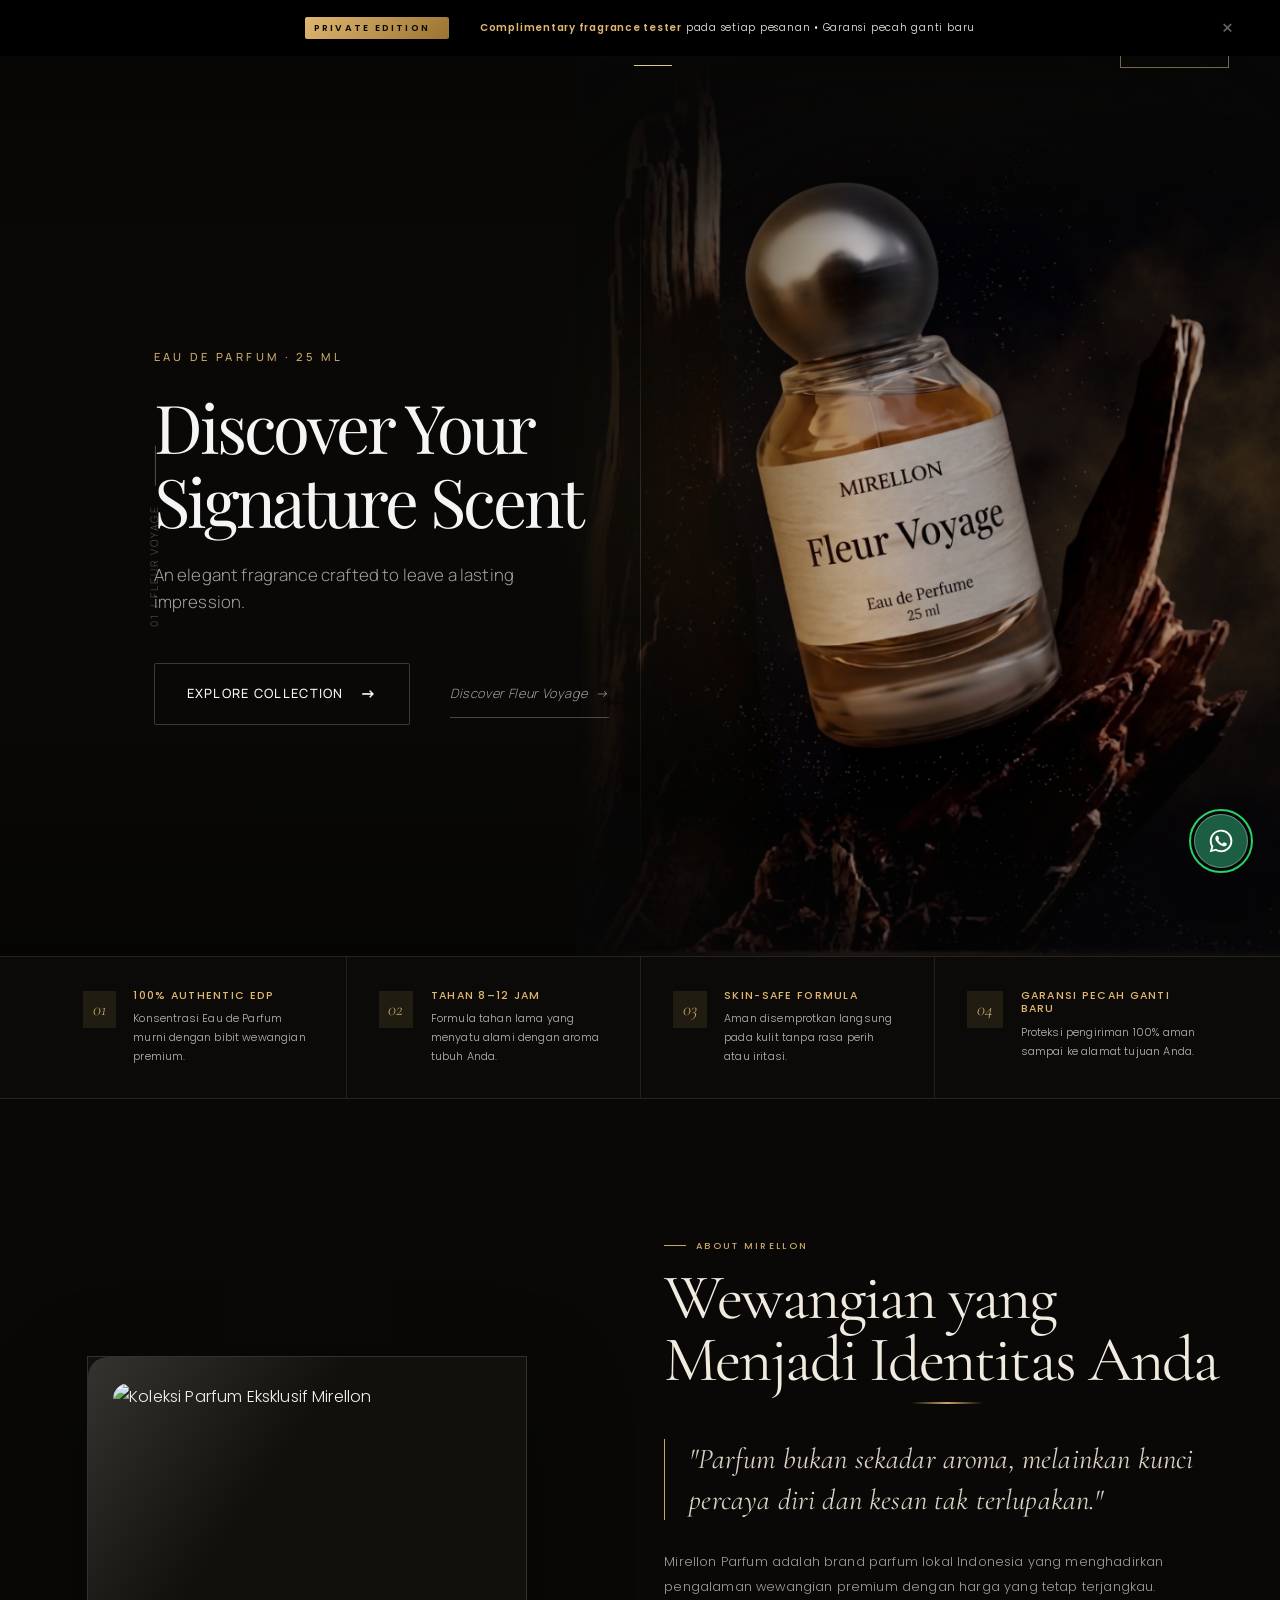
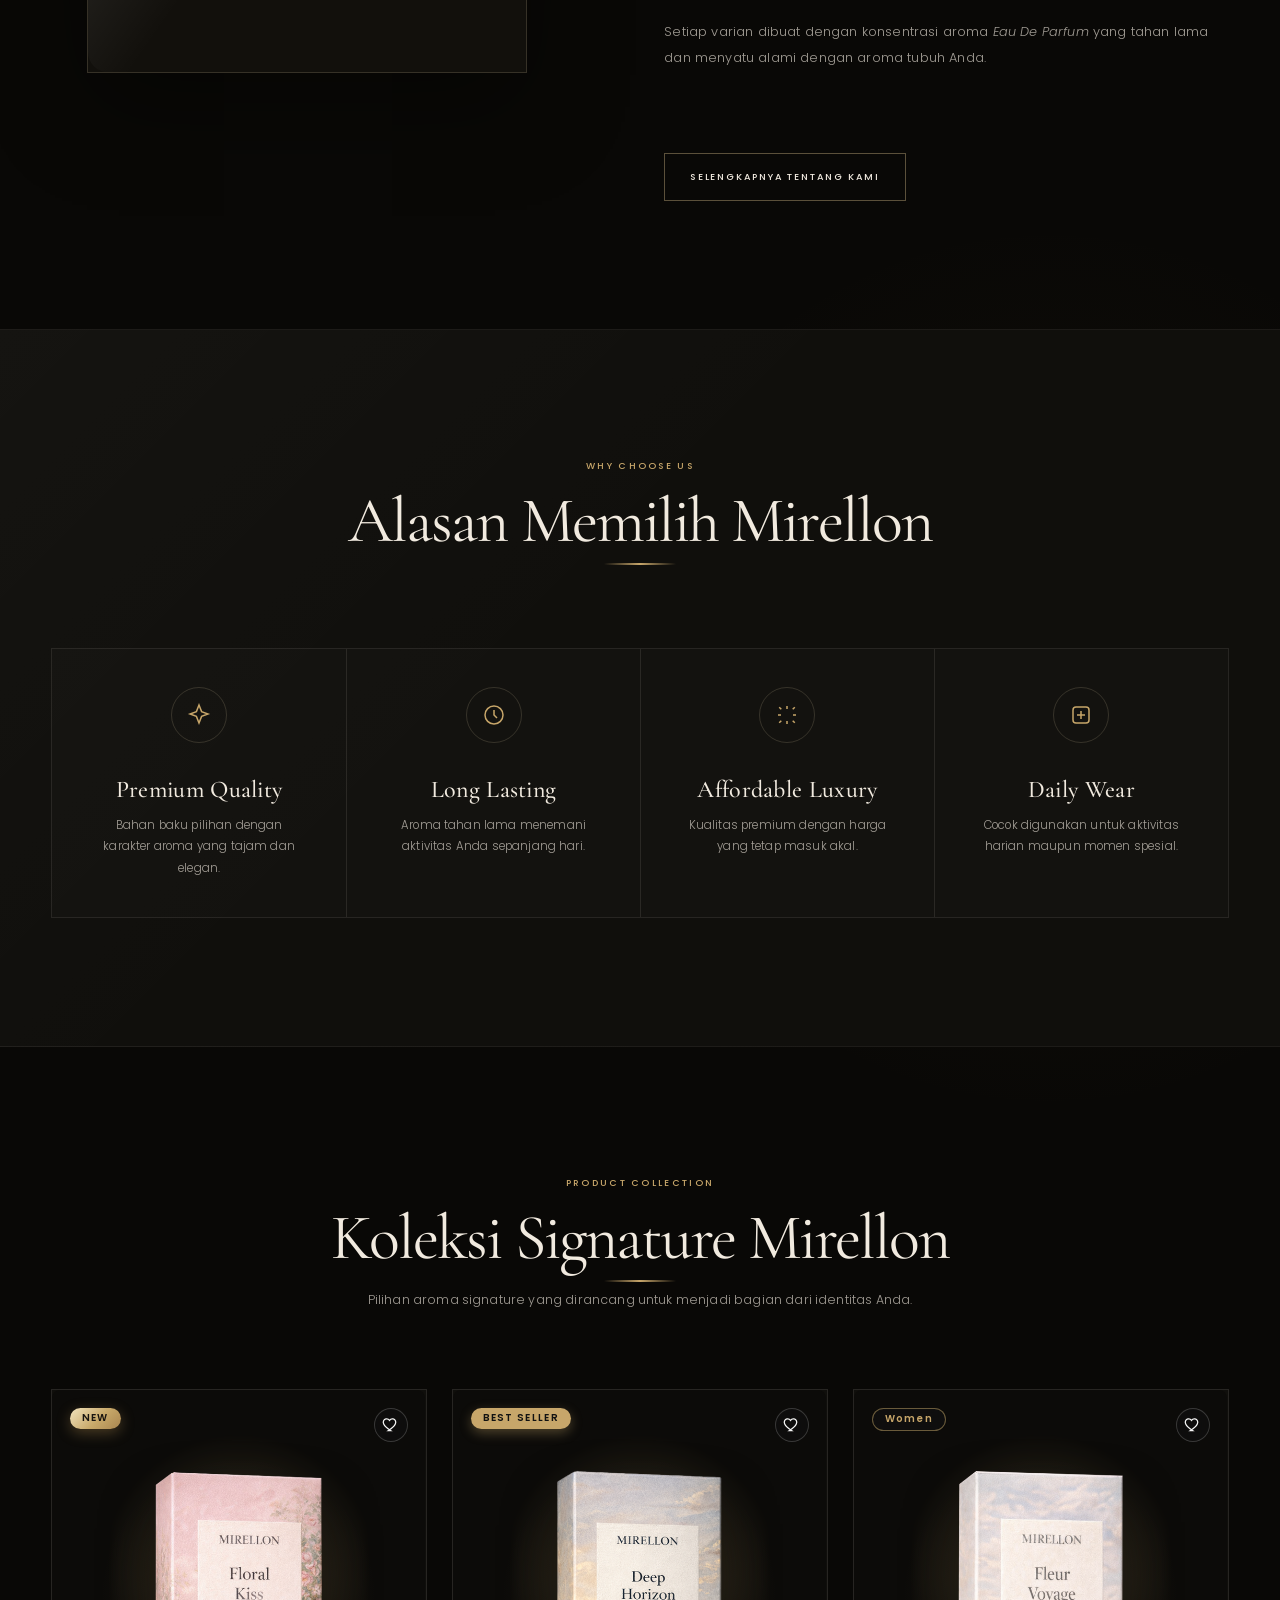
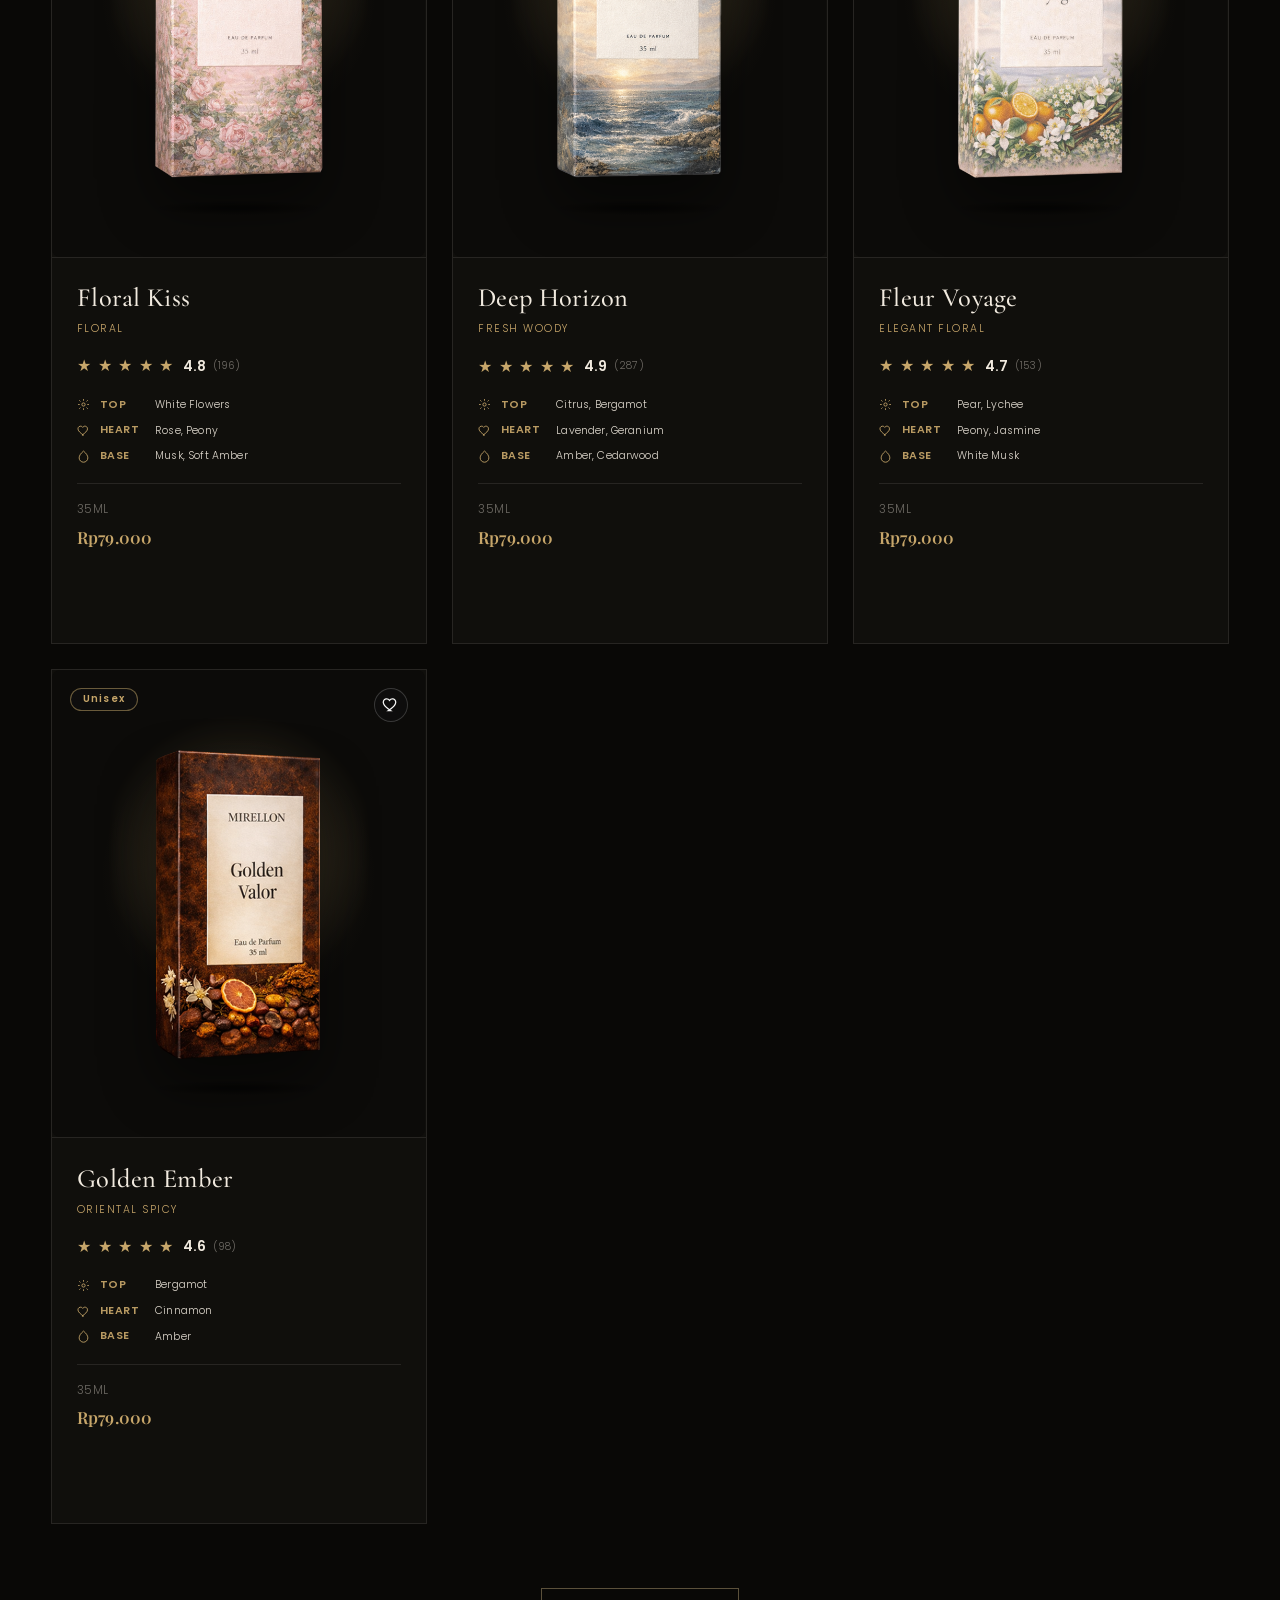
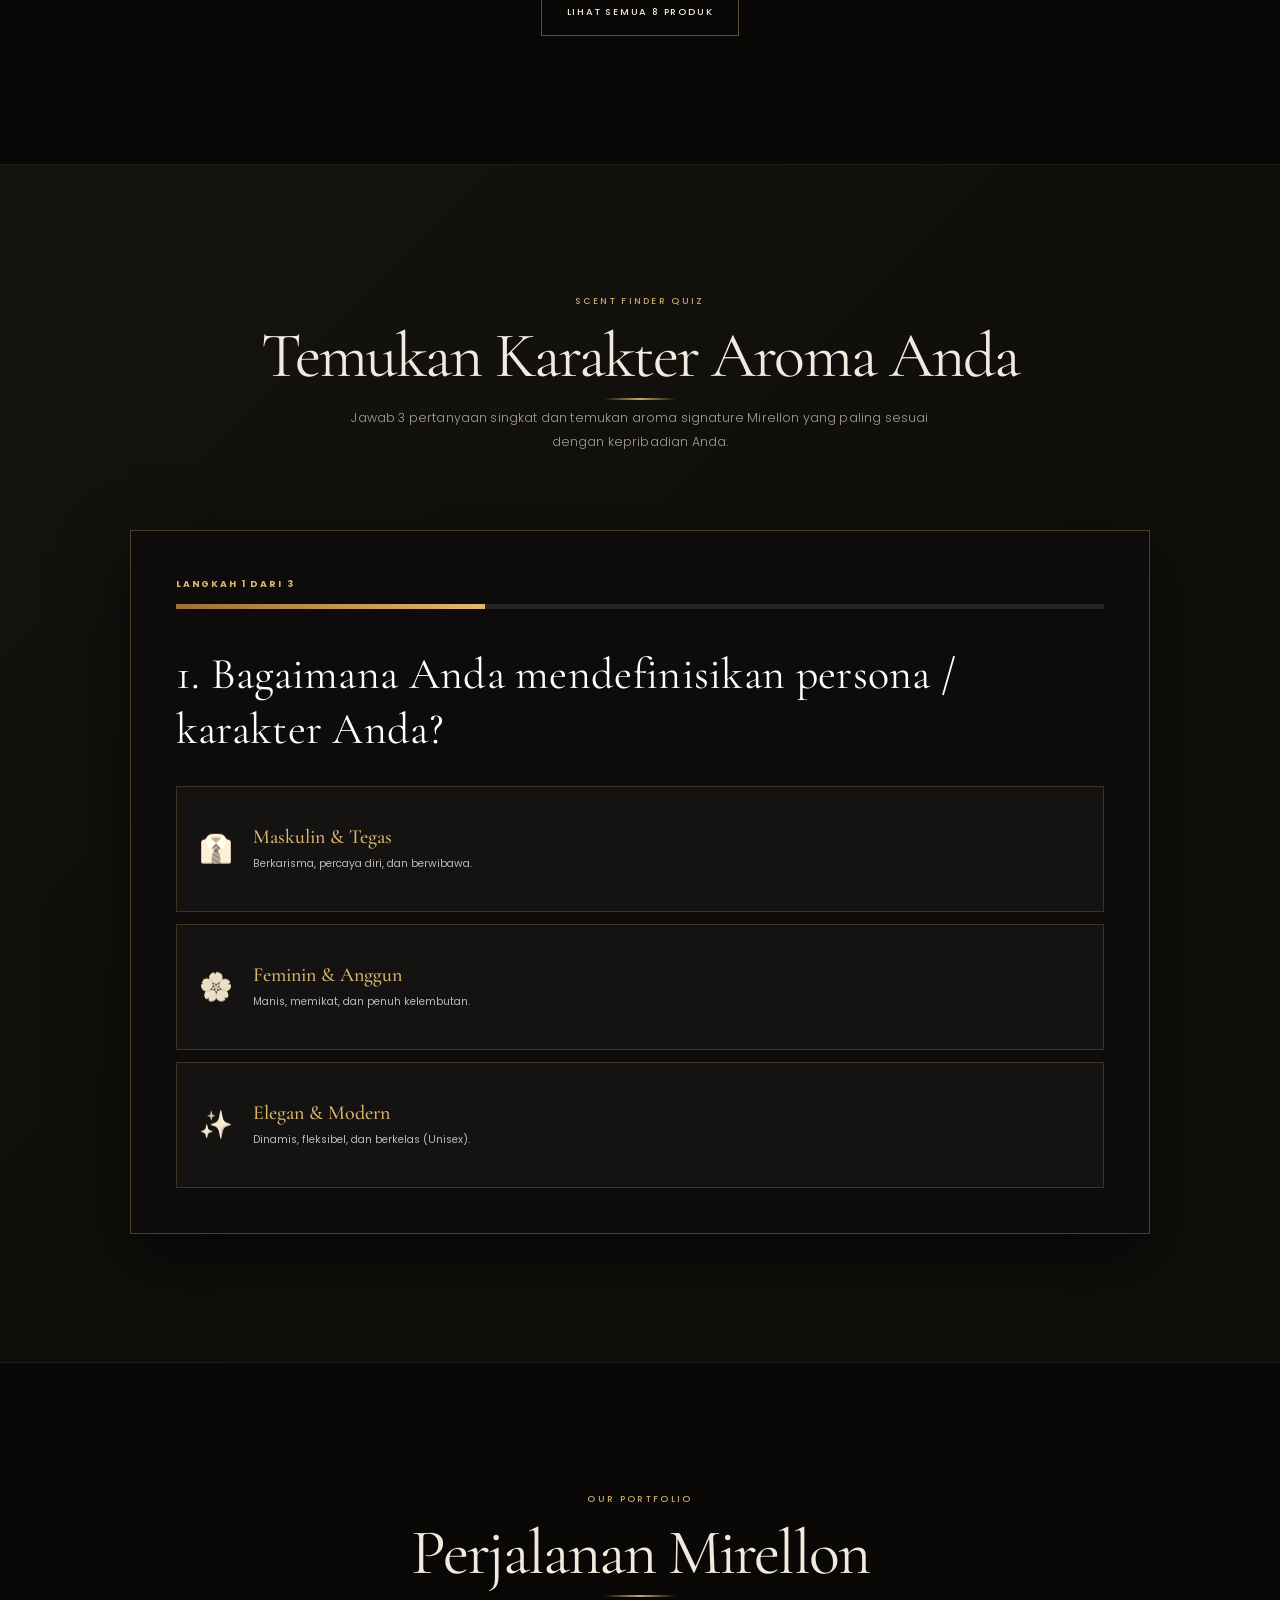
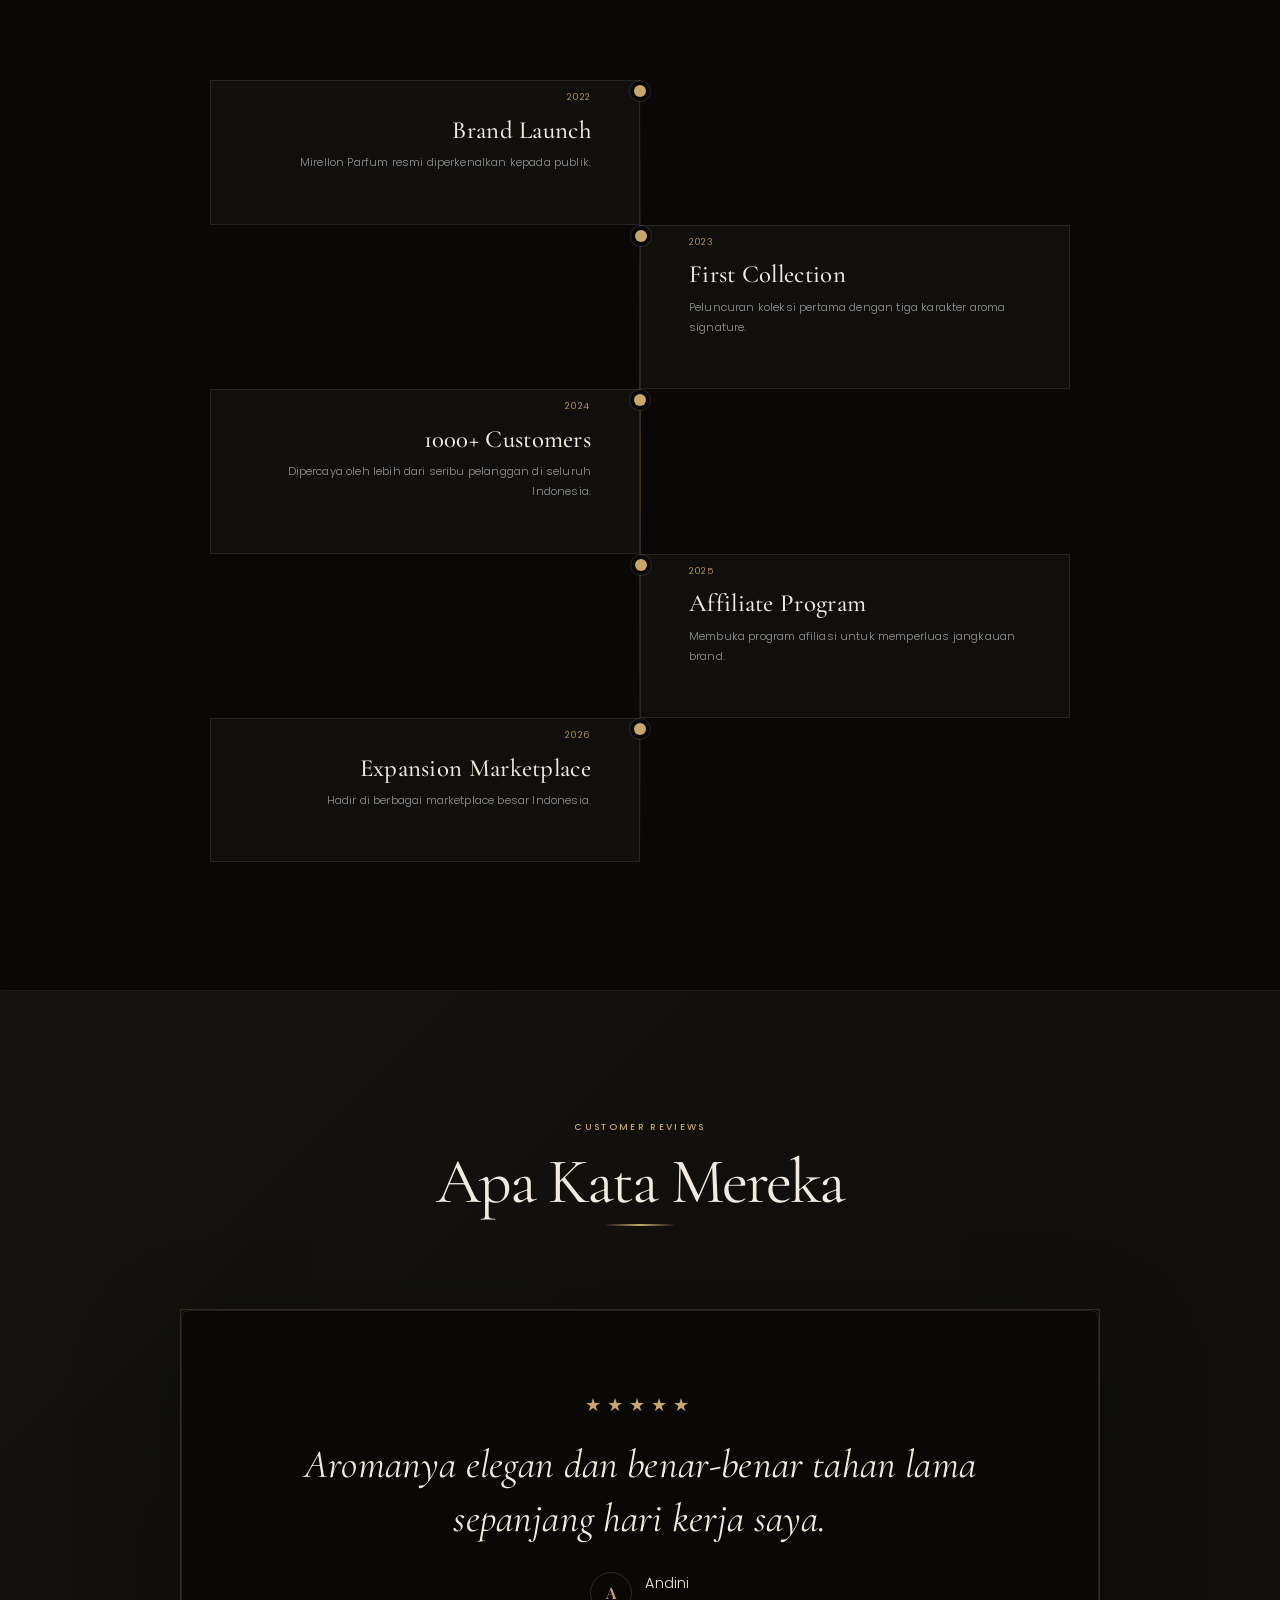
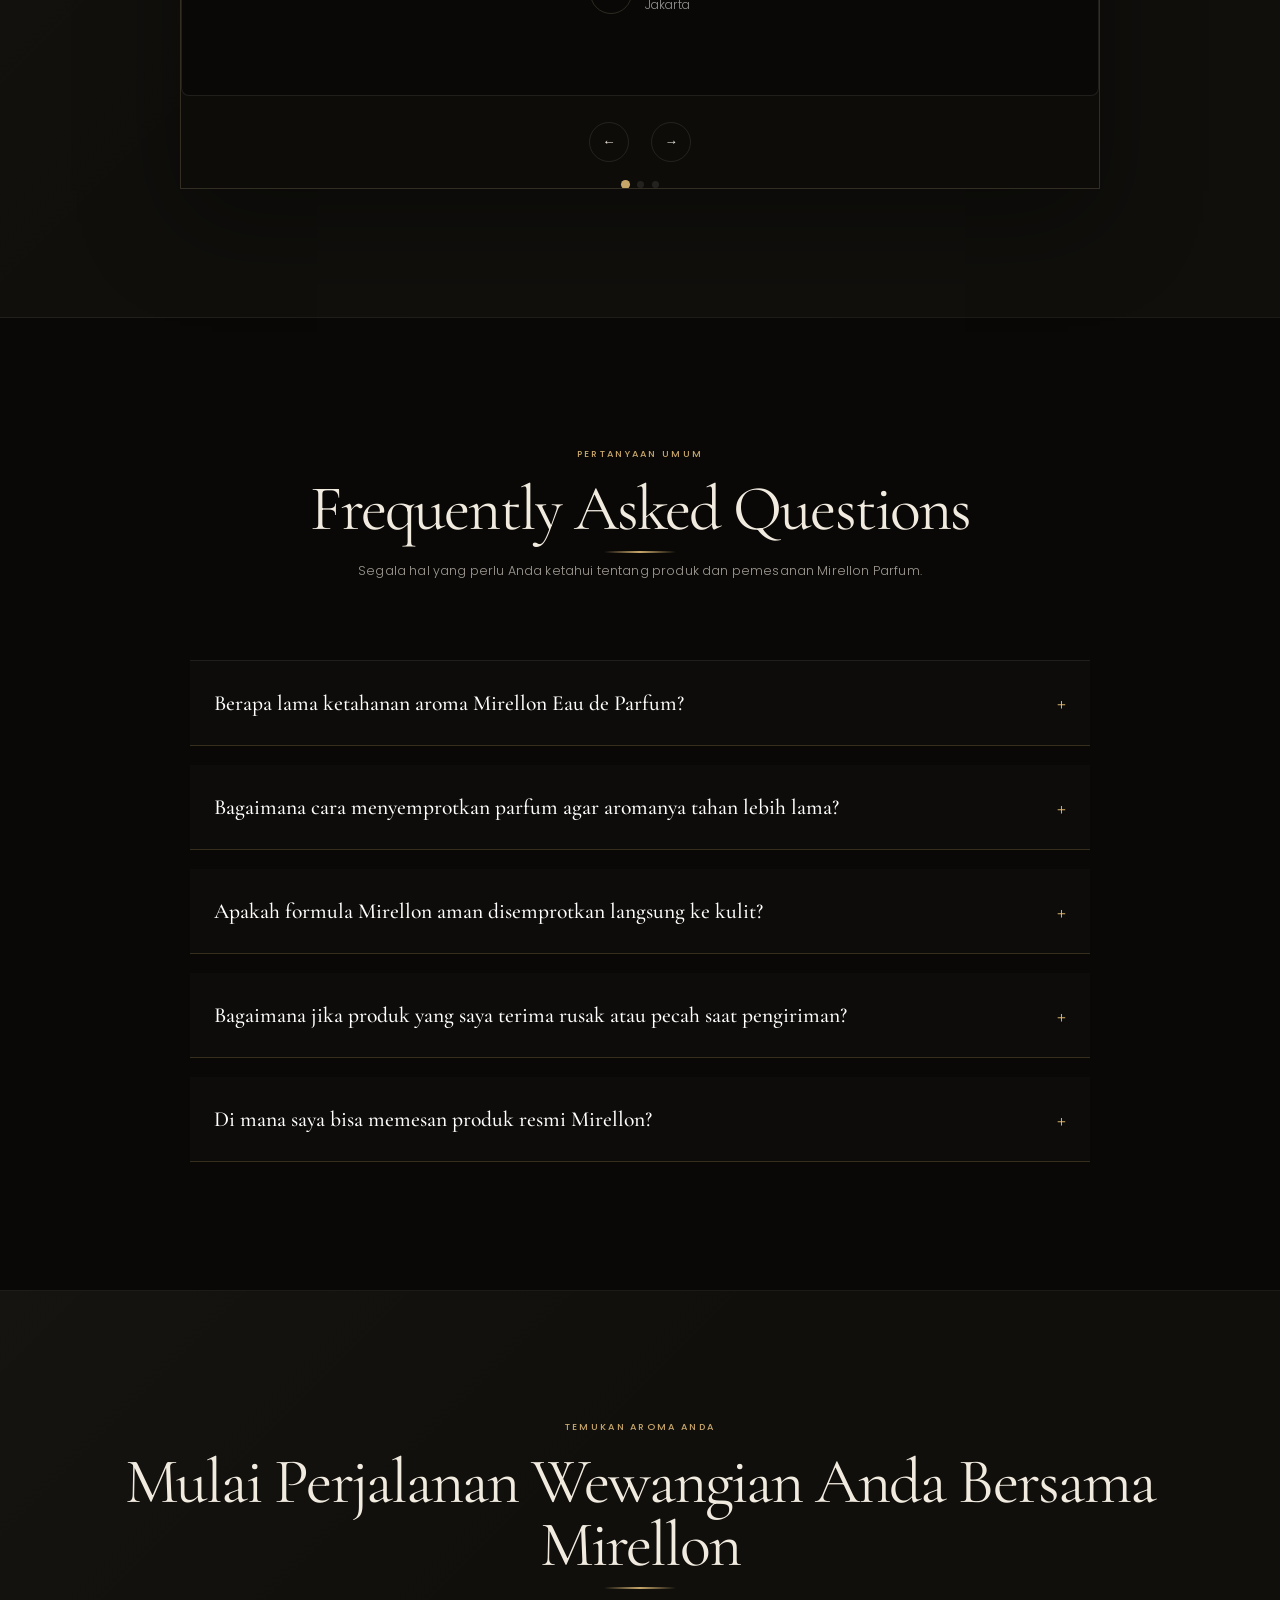
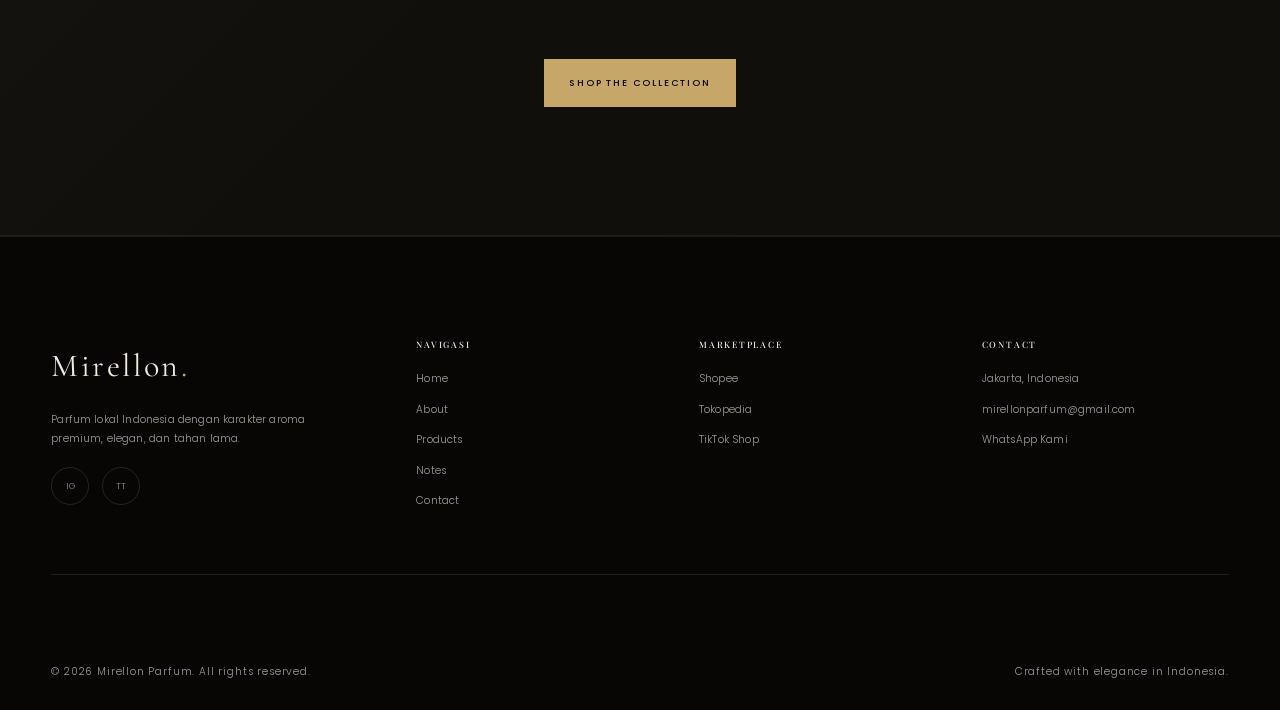
==== commit bce4c6ef: "Fix layout conflicts putting image on left and restore original header" ====
--- a/index.html
+++ b/index.html
@@ -46,26 +46,24 @@
   </aside>
 
   <!-- Header — Transparent Navbar -->
-  <header class="site-header transparent minimal-nav" data-transparent-hero="true">
-    <div class="container minimal-nav-container">
-      <div class="nav-left">
-        <a href="index.html" class="logo luxury-logo">MIRELLON</a>
-      </div>
-      <div class="nav-center desktop-only">
-        <ul class="nav-links minimal-links">
-          <li><a class="nav-link active" href="index.html">Home</a></li>
-          <li><a class="nav-link" href="products.html">Collection</a></li>
-          <li><a class="nav-link" href="about.html">About</a></li>
-          <li><a class="nav-link" href="notes.html">Journal</a></li>
+  <header class="site-header transparent" data-transparent-hero="true">
+    <div class="container">
+      <a href="index.html" class="logo luxury-logo">M I R E L L O N</a>
+      <nav class="main-nav" aria-label="Navigasi utama">
+        <ul class="nav-links">
+          <li><a class="nav-link active" href="index.html">HOME</a></li>
+          <li><a class="nav-link" href="about.html">ABOUT</a></li>
+          <li><a class="nav-link" href="products.html">PRODUCTS</a></li>
+          <li><a class="nav-link" href="notes.html">NOTES</a></li>
+          <li><a class="nav-link" href="contact.html">CONTACT</a></li>
         </ul>
-      </div>
-      <div class="nav-right">
-        <a href="#search" class="nav-action-link desktop-only">Search</a>
-        <a href="#bag" class="nav-action-link">Bag</a>
-        <button class="hamburger mobile-only" aria-label="Buka menu" aria-controls="mobile-nav">
-          <span></span><span></span><span></span>
-        </button>
-      </div>
+        <div class="header-actions">
+          <a href="products.html" class="btn-boutique desktop-only">SHOP NOW</a>
+          <button class="hamburger" aria-label="Buka menu" aria-controls="mobile-nav">
+            <span></span><span></span><span></span>
+          </button>
+        </div>
+      </nav>
     </div>
   </header>
 
--- a/css/premium.css
+++ b/css/premium.css
@@ -0,0 +1,1875 @@
+/* =========================================================
+   MIRELLON — ATELIER DESIGN LAYER
+   A restrained haute-parfumerie visual system shared by all pages.
+   Loaded after the legacy styles so the redesign remains reversible.
+   ========================================================= */
+
+:root {
+  --atelier-black: #090806;
+  --atelier-ink: #11100d;
+  --atelier-surface: #15130f;
+  --atelier-ivory: #f1eadf;
+  --atelier-cream: #d8cfc0;
+  --atelier-gold: #c7a66a;
+  --atelier-gold-bright: #dfc58e;
+  --atelier-line: rgba(216, 197, 158, 0.18);
+  --atelier-line-soft: rgba(241, 234, 223, 0.1);
+  --atelier-shadow: 0 34px 90px rgba(0, 0, 0, 0.36);
+}
+
+[data-theme="dark"] {
+  --bg: var(--atelier-black);
+  --text: var(--atelier-ivory);
+  --text-muted: rgba(241, 234, 223, 0.66);
+  --text-subtle: rgba(241, 234, 223, 0.42);
+  --surface: var(--atelier-surface);
+  --border: var(--atelier-line-soft);
+  --c-gold: var(--atelier-gold);
+  --c-ivory: #0e0d0a;
+}
+
+html {
+  background: var(--atelier-black);
+}
+
+body {
+  background:
+    radial-gradient(circle at 82% 22%, rgba(155, 120, 60, 0.06), transparent 28rem),
+    var(--atelier-black);
+  letter-spacing: 0.01em;
+}
+
+::selection {
+  background: var(--atelier-gold);
+  color: var(--atelier-black);
+}
+
+.container {
+  max-width: 1320px;
+  padding-inline: clamp(1.25rem, 4vw, 4.5rem);
+}
+
+.announcement-bar {
+  min-height: 36px;
+  padding: 0.52rem 0;
+  background: #d5bd8b;
+  color: #17130d;
+  border: 0;
+}
+
+.announcement-container {
+  justify-content: center;
+  gap: 1.1rem;
+}
+
+.announcement-badge {
+  padding-right: 1.1rem;
+  border-right: 1px solid rgba(23, 19, 13, 0.35);
+  font-size: 0.58rem;
+  font-weight: 600;
+  letter-spacing: 0.24em;
+}
+
+.announcement-text {
+  font-size: 0.64rem;
+  letter-spacing: 0.075em;
+}
+
+.announcement-close {
+  right: clamp(1rem, 3vw, 2.5rem);
+  opacity: 0.7;
+}
+
+.site-header {
+  padding-block: 1.7rem;
+}
+
+.site-header.solid {
+  padding-block: 1.05rem;
+  background: rgba(9, 8, 6, 0.88);
+  border-color: var(--atelier-line-soft);
+  box-shadow: none;
+  backdrop-filter: blur(18px);
+  -webkit-backdrop-filter: blur(18px);
+}
+
+.luxury-logo {
+  font-family: "Cormorant Garamond", var(--font-display);
+  font-size: 1.15rem;
+  font-weight: 500;
+  letter-spacing: 0.48em;
+}
+
+.nav-links {
+  gap: clamp(1.5rem, 3vw, 3.15rem);
+}
+
+.nav-link {
+  position: relative;
+  padding-block: 0.55rem;
+  font-size: 0.64rem;
+  font-weight: 500;
+  letter-spacing: 0.17em;
+  text-transform: uppercase;
+  opacity: 0.72;
+}
+
+.nav-link::after {
+  right: 50%;
+  bottom: 0;
+  left: 50%;
+  width: auto;
+  height: 1px;
+  background: var(--atelier-gold-bright);
+  transition: right 0.35s var(--ease), left 0.35s var(--ease);
+}
+
+.nav-link:hover,
+.nav-link.active {
+  opacity: 1;
+}
+
+.nav-link:hover::after,
+.nav-link.active::after {
+  right: 0;
+  left: 0;
+}
+
+.btn-boutique {
+  min-width: 78px;
+  padding: 0.68rem 1.1rem;
+  border: 1px solid rgba(223, 197, 142, 0.5);
+  font-size: 0.61rem;
+  letter-spacing: 0.2em;
+  text-align: center;
+  text-transform: uppercase;
+}
+
+.btn-boutique:hover {
+  background: var(--atelier-gold);
+  border-color: var(--atelier-gold);
+  color: var(--atelier-black);
+}
+
+/* ---------- Hero / first meaningful brand impression ---------- */
+.hero.hero-editorial {
+  min-height: calc(100svh - 36px);
+  padding: 8rem 0 4.25rem;
+  background:
+    linear-gradient(90deg, rgba(9, 8, 6, 0) 25%, rgba(9, 8, 6, 0.32) 46%, #090806 67%),
+    #090806;
+  isolation: isolate;
+}
+
+.hero.hero-editorial::before {
+  position: absolute;
+  z-index: 1;
+  inset: 0;
+  background:
+    linear-gradient(180deg, rgba(0, 0, 0, 0.3), transparent 24%, transparent 72%, rgba(0, 0, 0, 0.45)),
+    radial-gradient(circle at 74% 43%, rgba(177, 132, 65, 0.12), transparent 26rem);
+  content: "";
+  pointer-events: none;
+}
+
+.hero.hero-editorial::after {
+  position: absolute;
+  z-index: 2;
+  top: 7rem;
+  bottom: 4.5rem;
+  left: 50%;
+  width: 1px;
+  background: linear-gradient(transparent, var(--atelier-line), transparent);
+  content: "";
+  pointer-events: none;
+}
+
+.hero-editorial-visual {
+  width: 54vw;
+}
+
+.editorial-artwork-wrap {
+  overflow: hidden;
+}
+
+.editorial-artwork-img {
+  width: 100%;
+  height: 100%;
+  max-height: none;
+  object-fit: cover;
+  object-position: 51% center;
+  filter: saturate(0.86) contrast(1.04) brightness(0.8);
+  -webkit-mask-image: linear-gradient(90deg, #000 0%, #000 72%, transparent 98%);
+  mask-image: linear-gradient(90deg, #000 0%, #000 72%, transparent 98%);
+}
+
+.editorial-fade-edge {
+  display: none;
+}
+
+.editorial-art-caption {
+  position: absolute;
+  z-index: 5;
+  bottom: clamp(2.25rem, 5vw, 4.5rem);
+  left: clamp(1.25rem, 4vw, 4.5rem);
+  display: flex;
+  align-items: center;
+  gap: 1rem;
+  color: rgba(241, 234, 223, 0.76);
+}
+
+.editorial-art-caption > span {
+  font-family: "Cormorant Garamond", var(--font-display);
+  font-size: 2.25rem;
+  font-style: italic;
+  line-height: 1;
+  color: var(--atelier-gold-bright);
+}
+
+.editorial-art-caption p {
+  padding-left: 1rem;
+  border-left: 1px solid rgba(241, 234, 223, 0.32);
+  font-size: 0.58rem;
+  line-height: 1.7;
+  letter-spacing: 0.16em;
+  text-transform: uppercase;
+}
+
+.hero-editorial-grid {
+  grid-template-columns: 1fr 0.95fr;
+  gap: clamp(2rem, 5vw, 6rem);
+  min-height: calc(100svh - 12rem);
+}
+
+.hero-editorial-copy {
+  max-width: 620px;
+  padding: 1rem 0 1rem clamp(1rem, 2vw, 2.5rem);
+}
+
+.editorial-eyebrow {
+  margin-bottom: 1.8rem;
+  font-size: 0.59rem;
+  font-weight: 500;
+  letter-spacing: 0.28em;
+  color: var(--atelier-gold-bright);
+}
+
+.editorial-title {
+  margin-bottom: 1.5rem;
+  font-size: clamp(4rem, 6.2vw, 6.75rem);
+  font-weight: 400;
+  line-height: 0.86;
+  letter-spacing: -0.045em;
+}
+
+.editorial-title-gold {
+  margin-left: clamp(0.5rem, 3vw, 3rem);
+  padding-top: 0.18em;
+  color: var(--atelier-gold-bright);
+}
+
+.editorial-desc {
+  max-width: 515px;
+  margin-bottom: 2.25rem;
+  font-size: 0.86rem;
+  line-height: 1.95;
+  color: rgba(241, 234, 223, 0.62);
+}
+
+.editorial-cta-wrap {
+  flex-wrap: wrap;
+  gap: 1.6rem;
+}
+
+.btn-editorial-outline {
+  padding: 1rem 1.55rem;
+  border-color: rgba(223, 197, 142, 0.55);
+  font-size: 0.6rem;
+  font-weight: 500;
+  letter-spacing: 0.2em;
+}
+
+.editorial-text-link {
+  display: inline-flex;
+  align-items: center;
+  gap: 0.65rem;
+  padding-block: 0.8rem;
+  border-bottom: 1px solid rgba(241, 234, 223, 0.28);
+  font-family: "Cormorant Garamond", var(--font-display);
+  font-size: 1rem;
+  font-style: italic;
+  color: rgba(241, 234, 223, 0.78);
+  transition: border-color 0.3s ease, color 0.3s ease;
+}
+
+.editorial-text-link:hover {
+  border-color: var(--atelier-gold-bright);
+  color: var(--atelier-gold-bright);
+}
+
+.editorial-specs {
+  display: grid;
+  grid-template-columns: repeat(3, 1fr);
+  max-width: 540px;
+  margin-top: clamp(2.5rem, 7vh, 4.8rem);
+  border-top: 1px solid var(--atelier-line-soft);
+}
+
+.editorial-specs > div {
+  display: flex;
+  flex-direction: column;
+  gap: 0.25rem;
+  padding: 1.1rem 0.9rem 0 0;
+}
+
+.editorial-specs > div + div {
+  padding-left: 1rem;
+  border-left: 1px solid var(--atelier-line-soft);
+}
+
+.editorial-specs strong {
+  font-family: "Cormorant Garamond", var(--font-display);
+  font-size: 1rem;
+  font-weight: 500;
+  letter-spacing: 0.08em;
+  color: var(--atelier-ivory);
+}
+
+.editorial-specs span {
+  font-size: 0.54rem;
+  letter-spacing: 0.12em;
+  text-transform: uppercase;
+  color: rgba(241, 234, 223, 0.42);
+}
+
+.scroll-cue-editorial {
+  right: clamp(1.25rem, 3vw, 3rem);
+  bottom: 2.5rem;
+  left: auto;
+  transform: none;
+  animation: none;
+  color: rgba(241, 234, 223, 0.34);
+}
+
+.scroll-cue-editorial::before {
+  width: 1px;
+  height: 38px;
+  margin-bottom: 0.4rem;
+  background: linear-gradient(var(--atelier-gold), transparent);
+  content: "";
+}
+
+.scroll-arrow {
+  display: none;
+}
+
+/* ---------- Trust line ---------- */
+.trust-strip {
+  padding: 0;
+  background: #0e0d0a;
+  border-block: 1px solid var(--atelier-line-soft);
+}
+
+.trust-grid {
+  gap: 0;
+}
+
+.trust-item {
+  position: relative;
+  min-height: 130px;
+  padding: 2rem clamp(1rem, 2.5vw, 2.25rem);
+  border: 0;
+}
+
+.trust-item + .trust-item {
+  border-left: 1px solid var(--atelier-line-soft);
+}
+
+.trust-icon {
+  align-self: flex-start;
+  width: auto;
+  height: auto;
+  margin-top: 0.12rem;
+  border: 0;
+  border-radius: 0;
+  background: transparent;
+  font-family: "Cormorant Garamond", var(--font-display);
+  font-size: 1.15rem;
+  font-style: italic;
+  color: var(--atelier-gold);
+}
+
+.trust-item h4 {
+  margin-bottom: 0.45rem;
+  font-family: var(--font-body);
+  font-size: 0.67rem;
+  font-weight: 500;
+  letter-spacing: 0.12em;
+  text-transform: uppercase;
+}
+
+.trust-item p {
+  max-width: 230px;
+  font-size: 0.68rem;
+  line-height: 1.75;
+  color: rgba(241, 234, 223, 0.45);
+}
+
+@media (max-width: 1024px) {
+  .hero.hero-editorial::after {
+    display: none;
+  }
+
+  .hero-editorial-visual {
+    width: 56vw;
+    opacity: 0.82;
+  }
+
+  .editorial-title {
+    font-size: clamp(3.7rem, 7.5vw, 5.5rem);
+  }
+
+  .trust-grid {
+    grid-template-columns: repeat(2, 1fr);
+  }
+
+  .trust-item:nth-child(3) {
+    border-left: 0;
+  }
+
+  .trust-item:nth-child(n + 3) {
+    border-top: 1px solid var(--atelier-line-soft);
+  }
+}
+
+@media (max-width: 760px) {
+  .announcement-badge {
+    display: none;
+  }
+
+  .announcement-text {
+    max-width: calc(100% - 3rem);
+    overflow: hidden;
+    text-overflow: ellipsis;
+    white-space: nowrap;
+  }
+
+  .site-header {
+    padding-block: 1.15rem;
+  }
+
+  .luxury-logo {
+    font-size: 1rem;
+    letter-spacing: 0.34em;
+  }
+
+  .hero.hero-editorial {
+    min-height: calc(100svh - 36px);
+    align-items: flex-end;
+    padding: 8rem 0 3rem;
+    background: #090806;
+  }
+
+  .hero.hero-editorial::before {
+    z-index: 3;
+    background: linear-gradient(180deg, rgba(9, 8, 6, 0.08) 16%, rgba(9, 8, 6, 0.38) 48%, #090806 78%);
+  }
+
+  .hero-editorial-visual {
+    top: 0;
+    width: 100%;
+    height: 64%;
+    opacity: 0.9;
+  }
+
+  .editorial-artwork-img {
+    object-position: 50% 36%;
+    -webkit-mask-image: linear-gradient(#000 0%, #000 62%, transparent 100%);
+    mask-image: linear-gradient(#000 0%, #000 62%, transparent 100%);
+  }
+
+  .editorial-art-caption,
+  .scroll-cue-editorial {
+    display: none;
+  }
+
+  .hero-editorial-container {
+    z-index: 5;
+  }
+
+  .hero-editorial-grid {
+    display: block;
+    min-height: auto;
+  }
+
+  .hero-spacer-col {
+    display: none;
+  }
+
+  .hero-editorial-copy {
+    max-width: 100%;
+    padding: 0;
+  }
+
+  .editorial-eyebrow {
+    margin-bottom: 1rem;
+    font-size: 0.52rem;
+  }
+
+  .editorial-title {
+    margin-bottom: 1rem;
+    font-size: clamp(3.25rem, 16vw, 5rem);
+    line-height: 0.86;
+  }
+
+  .editorial-title-gold {
+    margin-left: 1rem;
+  }
+
+  .editorial-desc {
+    max-width: 34rem;
+    margin-bottom: 1.5rem;
+    font-size: 0.78rem;
+    line-height: 1.8;
+  }
+
+  .editorial-cta-wrap {
+    gap: 1rem;
+  }
+
+  .editorial-specs {
+    margin-top: 2rem;
+  }
+
+  .editorial-specs > div {
+    padding-top: 0.85rem;
+  }
+
+  .editorial-specs span {
+    font-size: 0.47rem;
+  }
+
+  .trust-grid {
+    grid-template-columns: 1fr;
+  }
+
+  .trust-item,
+  .trust-item:nth-child(3) {
+    min-height: auto;
+    padding: 1.45rem 0;
+    border-top: 1px solid var(--atelier-line-soft);
+    border-left: 0;
+  }
+
+  .trust-item:first-child {
+    border-top: 0;
+  }
+}
+
+@media (max-width: 430px) {
+  .editorial-text-link {
+    display: none;
+  }
+
+  .editorial-specs strong {
+    font-size: 0.85rem;
+  }
+
+  .editorial-specs span {
+    letter-spacing: 0.07em;
+  }
+}
+
+@media (prefers-reduced-motion: reduce) {
+  .editorial-artwork-img,
+  .nav-link::after {
+    transition: none !important;
+  }
+}
+
+/* =========================================================
+   SHARED EDITORIAL COMPONENTS
+   ========================================================= */
+
+section:not(.hero):not(.wheel-hero):not(.page-hero):not(.trust-strip) {
+  padding-block: clamp(5.5rem, 10vw, 9rem);
+}
+
+.bg-surface {
+  background:
+    linear-gradient(135deg, rgba(255, 255, 255, 0.018), transparent 45%),
+    #100f0c;
+  border-block: 1px solid rgba(241, 234, 223, 0.055);
+}
+
+.section-head {
+  max-width: 760px;
+  margin-bottom: clamp(3rem, 6vw, 5rem);
+}
+
+.section-head .eyebrow,
+.eyebrow {
+  margin-bottom: 1rem;
+  font-size: 0.58rem;
+  font-weight: 500;
+  letter-spacing: 0.25em;
+  color: var(--atelier-gold);
+}
+
+.section-title {
+  margin-bottom: 1.15rem;
+  font-family: "Cormorant Garamond", var(--font-display);
+  font-size: clamp(2.6rem, 5vw, 4.6rem);
+  font-weight: 400;
+  line-height: 0.98;
+  letter-spacing: -0.03em;
+}
+
+.section-desc {
+  max-width: 590px;
+  margin-inline: auto;
+  font-size: 0.78rem;
+  line-height: 1.9;
+  color: var(--text-muted);
+}
+
+.section-head.left .section-desc {
+  margin-left: 0;
+}
+
+.btn {
+  min-height: 48px;
+  padding: 0.9rem 1.55rem;
+  border-radius: 0;
+  font-size: 0.59rem;
+  font-weight: 500;
+  letter-spacing: 0.19em;
+  text-transform: uppercase;
+}
+
+.btn-gold {
+  background: var(--atelier-gold);
+  border-color: var(--atelier-gold);
+  color: var(--atelier-black);
+}
+
+.btn-gold:hover {
+  background: var(--atelier-gold-bright);
+  border-color: var(--atelier-gold-bright);
+  box-shadow: 0 16px 34px rgba(174, 136, 68, 0.18);
+}
+
+.btn-outline {
+  border-color: rgba(223, 197, 142, 0.38);
+  color: var(--atelier-ivory);
+}
+
+.btn-outline:hover {
+  background: rgba(223, 197, 142, 0.08);
+  border-color: var(--atelier-gold-bright);
+  color: var(--atelier-gold-bright);
+}
+
+/* ---------- Inner page mastheads ---------- */
+.page-hero {
+  position: relative;
+  min-height: 58svh;
+  display: grid;
+  align-items: end;
+  overflow: hidden;
+  padding: 10rem 0 4.5rem;
+  background:
+    radial-gradient(circle at 76% 28%, rgba(191, 153, 82, 0.16), transparent 22rem),
+    linear-gradient(135deg, #15120d, #090806 62%);
+  border-bottom: 1px solid var(--atelier-line-soft);
+}
+
+.page-hero::before {
+  position: absolute;
+  inset: 0;
+  background:
+    linear-gradient(90deg, transparent 49.9%, rgba(241, 234, 223, 0.07) 50%, transparent 50.1%),
+    linear-gradient(0deg, transparent 49.9%, rgba(241, 234, 223, 0.04) 50%, transparent 50.1%);
+  background-size: 11rem 11rem;
+  content: "";
+  opacity: 0.25;
+}
+
+.page-hero::after {
+  position: absolute;
+  right: clamp(2rem, 8vw, 8rem);
+  bottom: -15rem;
+  width: 30rem;
+  height: 30rem;
+  border: 1px solid rgba(199, 166, 106, 0.18);
+  border-radius: 50%;
+  box-shadow:
+    0 0 0 4rem rgba(199, 166, 106, 0.025),
+    0 0 0 9rem rgba(199, 166, 106, 0.018);
+  content: "";
+}
+
+.page-hero .container {
+  position: relative;
+  z-index: 2;
+}
+
+.page-hero h1 {
+  max-width: 880px;
+  font-family: "Cormorant Garamond", var(--font-display);
+  font-size: clamp(3.4rem, 8vw, 7.5rem);
+  font-weight: 400;
+  line-height: 0.9;
+  letter-spacing: -0.045em;
+}
+
+.breadcrumb {
+  display: inline-flex;
+  gap: 0.5rem;
+  margin-top: 1.6rem;
+  font-size: 0.56rem;
+  letter-spacing: 0.2em;
+  text-transform: uppercase;
+  color: rgba(241, 234, 223, 0.46);
+}
+
+.breadcrumb a {
+  color: var(--atelier-gold-bright);
+}
+
+.hero-aurora,
+.hero-ambient-glow {
+  opacity: 0.38;
+  filter: saturate(0.6);
+}
+
+/* ---------- About / brand story ---------- */
+.about-grid {
+  gap: clamp(3rem, 8vw, 8rem);
+  align-items: center;
+}
+
+.about-card-frame {
+  position: relative;
+  padding: clamp(1rem, 2vw, 1.8rem);
+  overflow: visible;
+  border: 1px solid var(--atelier-line);
+  border-radius: 0;
+  background: #12100c;
+  box-shadow: var(--atelier-shadow);
+}
+
+.about-card-frame::before {
+  position: absolute;
+  z-index: -1;
+  top: -1.4rem;
+  right: -1.4rem;
+  bottom: 1.4rem;
+  left: 1.4rem;
+  border: 1px solid rgba(199, 166, 106, 0.24);
+  content: "";
+}
+
+.about-card-frame img {
+  width: 100%;
+  filter: saturate(0.86) contrast(1.04);
+}
+
+.about-text > p {
+  max-width: 620px;
+  font-size: 0.8rem;
+  line-height: 2;
+  color: var(--text-muted);
+}
+
+.about-quote {
+  margin-block: 1.8rem;
+  padding-left: 1.5rem;
+  border-left: 1px solid var(--atelier-gold);
+  font-family: "Cormorant Garamond", var(--font-display);
+  font-size: clamp(1.3rem, 2.5vw, 1.8rem);
+  font-weight: 400;
+  font-style: italic;
+  line-height: 1.4;
+  color: var(--atelier-cream);
+}
+
+.about-pillars {
+  margin-top: 2.4rem;
+  border-top: 1px solid var(--atelier-line-soft);
+}
+
+.about-pillar-item {
+  padding-block: 1.25rem;
+  border-bottom: 1px solid var(--atelier-line-soft);
+}
+
+.pillar-icon,
+.why-icon {
+  border: 1px solid var(--atelier-line);
+  border-radius: 50%;
+  background: transparent;
+  color: var(--atelier-gold);
+}
+
+/* ---------- Value cards ---------- */
+.why-grid {
+  gap: 0;
+  border: 1px solid var(--atelier-line-soft);
+}
+
+.why-card {
+  min-height: 250px;
+  padding: clamp(1.7rem, 3vw, 2.7rem);
+  border: 0;
+  border-radius: 0;
+  background: rgba(255, 255, 255, 0.012);
+  box-shadow: none;
+}
+
+.why-card + .why-card {
+  border-left: 1px solid var(--atelier-line-soft);
+}
+
+.why-card::before {
+  background: radial-gradient(circle at var(--mx, 50%) var(--my, 50%), rgba(199, 166, 106, 0.1), transparent 42%);
+}
+
+.why-card:hover {
+  transform: translateY(-5px);
+  border-color: transparent;
+  box-shadow: 0 28px 55px rgba(0, 0, 0, 0.22);
+}
+
+.why-card h3 {
+  margin-top: 2rem;
+  font-family: "Cormorant Garamond", var(--font-display);
+  font-size: 1.5rem;
+  font-weight: 500;
+}
+
+.why-card p {
+  font-size: 0.72rem;
+  line-height: 1.85;
+}
+
+/* ---------- Product cards on homepage ---------- */
+.product-grid {
+  gap: clamp(1rem, 2vw, 1.75rem);
+}
+
+.product-card {
+  overflow: hidden;
+  border: 1px solid var(--atelier-line-soft);
+  border-radius: 0;
+  background: #100f0c;
+  box-shadow: none;
+}
+
+.product-card:hover {
+  transform: translateY(-8px);
+  border-color: rgba(199, 166, 106, 0.38);
+  box-shadow: 0 34px 70px rgba(0, 0, 0, 0.32);
+}
+
+.product-media {
+  min-height: 320px;
+  background:
+    radial-gradient(circle at 50% 44%, rgba(199, 166, 106, 0.11), transparent 43%),
+    #0c0b09;
+}
+
+.product-media img {
+  filter: drop-shadow(0 28px 28px rgba(0, 0, 0, 0.45));
+}
+
+.product-body {
+  padding: 1.55rem;
+  border-top: 1px solid var(--atelier-line-soft);
+}
+
+.product-body h3 {
+  font-family: "Cormorant Garamond", var(--font-display);
+  font-size: 1.65rem;
+  font-weight: 500;
+}
+
+.product-category,
+.product-desc,
+.note-value,
+.rating-row .rating-count {
+  font-size: 0.66rem;
+}
+
+.product-actions .btn {
+  min-height: 42px;
+}
+
+/* ---------- Quiz ---------- */
+.quiz-container {
+  max-width: 1020px;
+  overflow: hidden;
+  border: 1px solid var(--atelier-line);
+  border-radius: 0;
+  background:
+    radial-gradient(circle at 85% 15%, rgba(199, 166, 106, 0.08), transparent 22rem),
+    #0d0c09;
+  box-shadow: var(--atelier-shadow);
+}
+
+.quiz-header {
+  border-bottom-color: var(--atelier-line-soft);
+}
+
+.quiz-step-indicator {
+  font-size: 0.58rem;
+  letter-spacing: 0.2em;
+  text-transform: uppercase;
+}
+
+.quiz-progress-track,
+.quiz-progress-fill {
+  border-radius: 0;
+}
+
+.quiz-question {
+  font-family: "Cormorant Garamond", var(--font-display);
+  font-size: clamp(1.8rem, 4vw, 2.75rem);
+  font-weight: 400;
+}
+
+.quiz-options-grid {
+  gap: 0.75rem;
+}
+
+.quiz-option {
+  min-height: 126px;
+  border-radius: 0;
+  background: rgba(255, 255, 255, 0.018);
+}
+
+.quiz-option:hover {
+  transform: translateY(-3px);
+  background: rgba(199, 166, 106, 0.075);
+  border-color: var(--atelier-gold);
+}
+
+.quiz-opt-icon {
+  filter: grayscale(1) sepia(0.45);
+}
+
+.quiz-opt-content strong {
+  font-family: "Cormorant Garamond", var(--font-display);
+  font-size: 1.25rem;
+  font-weight: 500;
+}
+
+.quiz-opt-content span {
+  font-size: 0.66rem;
+}
+
+.result-media,
+.result-notes-box {
+  border-radius: 0;
+}
+
+/* ---------- Timeline / review / FAQ ---------- */
+.timeline::before {
+  background: linear-gradient(transparent, var(--atelier-gold), transparent);
+  opacity: 0.55;
+}
+
+.timeline-item {
+  border: 1px solid var(--atelier-line-soft);
+  border-radius: 0;
+  background: #100f0c;
+}
+
+.timeline-year {
+  font-size: 0.58rem;
+  letter-spacing: 0.18em;
+  color: var(--atelier-gold);
+}
+
+.timeline-item h3 {
+  font-family: "Cormorant Garamond", var(--font-display);
+  font-size: 1.55rem;
+  font-weight: 500;
+}
+
+.timeline-item p {
+  font-size: 0.7rem;
+  line-height: 1.8;
+}
+
+.reviews-slider {
+  max-width: 920px;
+  border: 1px solid var(--atelier-line);
+  border-radius: 0;
+  background: #0d0c09;
+  box-shadow: var(--atelier-shadow);
+}
+
+.review-card {
+  padding: clamp(2.5rem, 7vw, 5rem);
+}
+
+.review-stars {
+  letter-spacing: 0.35em;
+  color: var(--atelier-gold);
+}
+
+.review-text {
+  font-family: "Cormorant Garamond", var(--font-display);
+  font-size: clamp(1.6rem, 3.4vw, 2.5rem);
+  font-weight: 400;
+  line-height: 1.35;
+}
+
+.review-avatar {
+  border-radius: 50%;
+  background: transparent;
+  border: 1px solid var(--atelier-line);
+  color: var(--atelier-gold);
+}
+
+.faq-accordion,
+.faq-list {
+  max-width: 900px;
+  margin-inline: auto;
+  border-top: 1px solid var(--atelier-line-soft);
+}
+
+.faq-item {
+  border: 0;
+  border-bottom: 1px solid var(--atelier-line-soft);
+  border-radius: 0;
+  background: transparent;
+}
+
+.faq-item:hover,
+.faq-item.active,
+.faq-item.open {
+  border-color: var(--atelier-line);
+  background: rgba(199, 166, 106, 0.035);
+}
+
+.faq-question {
+  min-height: 84px;
+  padding: 1.25rem 1.5rem;
+  font-family: "Cormorant Garamond", var(--font-display);
+  font-size: clamp(1.1rem, 2vw, 1.35rem);
+  font-weight: 500;
+}
+
+.faq-answer p {
+  padding-inline: 1.5rem;
+  font-size: 0.72rem;
+  line-height: 1.9;
+}
+
+/* ---------- Statistics ---------- */
+.stats-section {
+  background: #d4bd8c;
+  color: #17130d;
+}
+
+.stats-grid {
+  gap: 0;
+}
+
+.stat-item {
+  padding: 1.5rem;
+}
+
+.stat-item + .stat-item {
+  border-left: 1px solid rgba(23, 19, 13, 0.18);
+}
+
+.stat-num {
+  font-family: "Cormorant Garamond", var(--font-display);
+  font-size: clamp(2.4rem, 5vw, 4.2rem);
+  font-weight: 500;
+  color: #17130d;
+}
+
+.stat-label {
+  font-size: 0.56rem;
+  font-weight: 500;
+  letter-spacing: 0.18em;
+  text-transform: uppercase;
+  color: rgba(23, 19, 13, 0.65);
+}
+
+/* =========================================================
+   PRODUCTS — OLFACTORY WHEEL
+   ========================================================= */
+
+.wheel-hero {
+  min-height: 760px;
+  height: 100svh;
+  padding-top: 88px;
+  background:
+    radial-gradient(circle at 28% 50%, rgba(199, 166, 106, 0.12), transparent 29rem),
+    linear-gradient(115deg, #12100c, #090806 62%);
+  border-bottom: 1px solid var(--atelier-line-soft);
+}
+
+.wheel-hero::before {
+  position: absolute;
+  inset: 0;
+  background:
+    linear-gradient(90deg, rgba(241, 234, 223, 0.035) 1px, transparent 1px),
+    linear-gradient(rgba(241, 234, 223, 0.025) 1px, transparent 1px);
+  background-size: 9rem 9rem;
+  content: "";
+  opacity: 0.3;
+  pointer-events: none;
+}
+
+.wheel-edition-mark {
+  position: absolute;
+  z-index: 4;
+  top: 8.5rem;
+  left: clamp(1.25rem, 4vw, 4.5rem);
+  font-size: 0.55rem;
+  letter-spacing: 0.26em;
+  color: rgba(241, 234, 223, 0.38);
+}
+
+.wheel-ambient-glow {
+  background: radial-gradient(circle, rgba(199, 166, 106, 0.16), transparent 65%);
+  filter: blur(24px);
+}
+
+.wheel-container {
+  max-width: 1500px;
+  padding-inline: clamp(1.25rem, 4vw, 4.5rem);
+}
+
+.wheel-left {
+  flex: 1.15;
+}
+
+.img-slider {
+  left: -2.5rem;
+  width: 280px;
+  height: 320px;
+  margin-top: -160px;
+  transform-origin: clamp(480px, 40vw, 650px) center;
+}
+
+.img-item {
+  transform-origin: clamp(480px, 40vw, 650px) center;
+  opacity: 0.17;
+  filter: grayscale(1) brightness(0.58);
+}
+
+.img-item.active {
+  transform: rotate(calc(-360deg / 8 * var(--i))) scale(1.04);
+  filter: saturate(0.88) drop-shadow(0 34px 45px rgba(0, 0, 0, 0.55));
+}
+
+.wheel-controls {
+  bottom: 7%;
+  left: 5%;
+  align-items: center;
+  gap: 1.1rem;
+}
+
+.wheel-controls .icon-btn {
+  width: 48px;
+  height: 48px;
+  border-color: var(--atelier-line);
+  border-radius: 0;
+  background: rgba(255, 255, 255, 0.015);
+  font-family: var(--font-body);
+  font-size: 1rem;
+}
+
+.wheel-position {
+  display: flex;
+  align-items: center;
+  gap: 0.65rem;
+  min-width: 88px;
+  font-family: "Cormorant Garamond", var(--font-display);
+  font-size: 1rem;
+  color: rgba(241, 234, 223, 0.42);
+}
+
+.wheel-position span:first-child {
+  color: var(--atelier-gold-bright);
+}
+
+.wheel-position i {
+  flex: 1;
+  height: 1px;
+  background: var(--atelier-line);
+}
+
+.wheel-right {
+  width: 47%;
+  padding-right: 0;
+}
+
+.info-item {
+  position: relative;
+  max-width: 590px;
+  padding: clamp(2rem, 4vw, 4.25rem);
+  border: 1px solid var(--atelier-line);
+  border-radius: 0;
+  background: rgba(12, 11, 8, 0.72);
+  box-shadow: var(--atelier-shadow);
+  backdrop-filter: blur(22px);
+}
+
+.info-item::before {
+  position: absolute;
+  top: 0;
+  left: clamp(2rem, 4vw, 4.25rem);
+  width: 4rem;
+  height: 1px;
+  background: var(--atelier-gold-bright);
+  content: "";
+}
+
+.wheel-collection {
+  font-size: 0.55rem;
+  font-weight: 500;
+  letter-spacing: 0.23em;
+  color: var(--atelier-gold);
+}
+
+.wheel-collection b {
+  font-weight: 500;
+}
+
+.wheel-title {
+  margin: 1rem 0 0.15rem;
+  font-family: "Cormorant Garamond", var(--font-display);
+  font-size: clamp(3.4rem, 6vw, 5.8rem);
+  font-weight: 400;
+  line-height: 0.88;
+  letter-spacing: -0.045em;
+}
+
+.wheel-family {
+  margin: 0.85rem 0 1.5rem;
+  font-family: "Cormorant Garamond", var(--font-display);
+  font-size: 1.15rem;
+  font-style: italic;
+  color: var(--atelier-gold-bright);
+}
+
+.wheel-desc {
+  max-width: 480px;
+  margin-bottom: 1.8rem;
+  font-size: 0.72rem;
+  line-height: 1.9;
+  color: rgba(241, 234, 223, 0.58);
+}
+
+.wheel-notes {
+  display: grid;
+  grid-template-columns: repeat(3, 1fr);
+  margin-bottom: 1.75rem;
+  border-block: 1px solid var(--atelier-line-soft);
+}
+
+.wheel-notes > span {
+  display: flex;
+  flex-direction: column;
+  gap: 0.28rem;
+  padding: 0.85rem 0.65rem 0.85rem 0;
+}
+
+.wheel-notes > span + span {
+  padding-left: 0.85rem;
+  border-left: 1px solid var(--atelier-line-soft);
+}
+
+.wheel-notes small,
+.wheel-purchase-row small {
+  font-size: 0.49rem;
+  letter-spacing: 0.18em;
+  color: rgba(241, 234, 223, 0.36);
+}
+
+.wheel-notes strong {
+  font-family: "Cormorant Garamond", var(--font-display);
+  font-size: 0.96rem;
+  font-weight: 500;
+  color: var(--atelier-cream);
+}
+
+.wheel-purchase-row {
+  display: flex;
+  align-items: end;
+  justify-content: space-between;
+  gap: 1rem;
+  margin-bottom: 1.35rem;
+}
+
+.wheel-price {
+  margin: 0.15rem 0 0;
+  font-family: "Cormorant Garamond", var(--font-display);
+  font-size: 1.65rem;
+  color: var(--atelier-gold-bright);
+}
+
+.wheel-longevity {
+  margin: 0;
+  padding: 0;
+  border: 0;
+  border-radius: 0;
+  background: transparent;
+  font-size: 0.52rem;
+  letter-spacing: 0.14em;
+  color: rgba(241, 234, 223, 0.4);
+}
+
+.wheel-actions {
+  display: flex;
+  align-items: center;
+  gap: 1.25rem;
+}
+
+.wheel-buy-btn {
+  width: auto;
+  min-width: 235px;
+  justify-content: space-between;
+  border-radius: 0;
+}
+
+.wheel-consult-link {
+  padding-block: 0.55rem;
+  border-bottom: 1px solid rgba(241, 234, 223, 0.24);
+  font-family: "Cormorant Garamond", var(--font-display);
+  font-size: 0.95rem;
+  font-style: italic;
+  color: rgba(241, 234, 223, 0.62);
+}
+
+.wheel-consult-link:hover {
+  border-color: var(--atelier-gold);
+  color: var(--atelier-gold-bright);
+}
+
+/* =========================================================
+   NOTES / JOURNAL
+   ========================================================= */
+
+.olfactory-pyramid-wrap {
+  overflow: hidden;
+  border: 1px solid var(--atelier-line);
+  border-radius: 0;
+  background: #0d0c09;
+  box-shadow: var(--atelier-shadow);
+}
+
+.pyramid-tiers-nav {
+  gap: 0;
+  border-bottom: 1px solid var(--atelier-line-soft);
+}
+
+.pyramid-tier-btn {
+  border: 0;
+  border-radius: 0;
+  background: transparent;
+}
+
+.pyramid-tier-btn + .pyramid-tier-btn {
+  border-left: 1px solid var(--atelier-line-soft);
+}
+
+.pyramid-tier-btn.active {
+  background: rgba(199, 166, 106, 0.08);
+  color: var(--atelier-gold-bright);
+}
+
+.tier-title,
+.tier-text h3 {
+  font-family: "Cormorant Garamond", var(--font-display);
+  font-weight: 500;
+}
+
+.pyramid-display-box,
+.tier-perfume-link {
+  border-radius: 0;
+  background: rgba(255, 255, 255, 0.018);
+}
+
+.chord-pill {
+  border-color: var(--atelier-line-soft);
+  border-radius: 0;
+  background: rgba(255, 255, 255, 0.02);
+  font-size: 0.63rem;
+  filter: grayscale(0.85);
+}
+
+.notes-toolbar {
+  gap: 1rem;
+  margin-bottom: 2rem;
+}
+
+.search-bar,
+.filter-btn,
+.notes-category-btn {
+  border-radius: 0;
+  background: #100f0c;
+}
+
+.search-bar {
+  border-color: var(--atelier-line-soft);
+}
+
+.search-bar:focus-within {
+  border-color: var(--atelier-gold);
+}
+
+.filter-btn,
+.notes-category-btn {
+  border: 1px solid var(--atelier-line-soft);
+  font-size: 0.55rem;
+  letter-spacing: 0.14em;
+  text-transform: uppercase;
+}
+
+.filter-btn.active,
+.notes-category-btn.active {
+  background: var(--atelier-gold);
+  border-color: var(--atelier-gold);
+  color: var(--atelier-black);
+}
+
+.notes-grid {
+  gap: 0;
+  border: 1px solid var(--atelier-line-soft);
+}
+
+.note-card {
+  border: 0;
+  border-radius: 0;
+  background: #100f0c;
+  box-shadow: none;
+}
+
+.note-card + .note-card {
+  border-left: 1px solid var(--atelier-line-soft);
+}
+
+.note-card:hover {
+  transform: translateY(-6px);
+  box-shadow: 0 28px 55px rgba(0, 0, 0, 0.28);
+}
+
+.note-thumb {
+  min-height: 170px;
+  border-radius: 0;
+  background:
+    radial-gradient(circle at center, rgba(199, 166, 106, 0.14), transparent 48%),
+    #0b0a08;
+  font-family: "Cormorant Garamond", var(--font-display);
+  font-size: 3.6rem;
+  font-style: italic;
+  color: rgba(199, 166, 106, 0.6);
+}
+
+.note-body h3 {
+  font-family: "Cormorant Garamond", var(--font-display);
+  font-size: 1.45rem;
+  font-weight: 500;
+}
+
+.note-body p,
+.note-meta {
+  font-size: 0.66rem;
+  line-height: 1.8;
+}
+
+/* =========================================================
+   CONTACT
+   ========================================================= */
+
+.contact-grid {
+  gap: clamp(3rem, 8vw, 8rem);
+}
+
+.contact-info-list {
+  margin-top: 2.2rem;
+  border-top: 1px solid var(--atelier-line-soft);
+}
+
+.contact-info-item {
+  gap: 1.2rem;
+  padding-block: 1.15rem;
+  border-bottom: 1px solid var(--atelier-line-soft);
+}
+
+.contact-info-item .icon-btn {
+  flex: 0 0 auto;
+  width: 36px;
+  height: 36px;
+  border: 1px solid var(--atelier-line);
+  border-radius: 50%;
+  background: transparent;
+  font-size: 0.6rem;
+  filter: grayscale(1);
+}
+
+.contact-info-item h4 {
+  font-family: var(--font-body);
+  font-size: 0.55rem;
+  font-weight: 500;
+  letter-spacing: 0.16em;
+  text-transform: uppercase;
+  color: var(--text-subtle);
+}
+
+.contact-info-item p,
+.contact-info-item a {
+  font-family: "Cormorant Garamond", var(--font-display);
+  font-size: 1.05rem;
+  color: var(--atelier-cream);
+}
+
+.contact-form {
+  padding: clamp(1.7rem, 4vw, 3.3rem);
+  border: 1px solid var(--atelier-line);
+  border-radius: 0;
+  background:
+    radial-gradient(circle at 90% 10%, rgba(199, 166, 106, 0.08), transparent 16rem),
+    #0e0d0a;
+  box-shadow: var(--atelier-shadow);
+}
+
+.field label {
+  font-size: 0.55rem;
+  font-weight: 500;
+  letter-spacing: 0.15em;
+  text-transform: uppercase;
+  color: var(--text-subtle);
+}
+
+.field input,
+.field textarea {
+  border: 0;
+  border-bottom: 1px solid var(--atelier-line-soft);
+  border-radius: 0;
+  background: transparent;
+  color: var(--atelier-ivory);
+}
+
+.field input:focus,
+.field textarea:focus {
+  border-color: var(--atelier-gold);
+  box-shadow: none;
+}
+
+/* =========================================================
+   FOOTER / UTILITIES
+   ========================================================= */
+
+.site-footer {
+  padding: clamp(4.5rem, 8vw, 7rem) 0 1.8rem;
+  background: #070604;
+  border-top: 1px solid var(--atelier-line-soft);
+}
+
+.footer-grid {
+  gap: clamp(2rem, 6vw, 6rem);
+}
+
+.footer-logo {
+  font-family: "Cormorant Garamond", var(--font-display);
+  font-size: 2rem;
+  font-weight: 400;
+  letter-spacing: 0.08em;
+}
+
+.footer-about,
+.footer-col a,
+.footer-col li,
+.footer-bottom {
+  font-size: 0.65rem;
+  line-height: 1.85;
+}
+
+.footer-col h4 {
+  font-size: 0.55rem;
+  font-weight: 500;
+  letter-spacing: 0.2em;
+}
+
+.footer-col a:hover {
+  color: var(--atelier-gold-bright);
+}
+
+.footer-social .icon-btn {
+  border: 1px solid var(--atelier-line);
+  border-radius: 50%;
+  background: transparent;
+  font-size: 0.55rem;
+}
+
+.footer-bottom {
+  margin-top: 4rem;
+  padding-top: 1.4rem;
+  border-top-color: var(--atelier-line-soft);
+  letter-spacing: 0.08em;
+}
+
+.floating-wa-btn {
+  width: 54px;
+  height: 54px;
+  border: 1px solid rgba(255, 255, 255, 0.32);
+  background: #1c5e42;
+  box-shadow: 0 18px 40px rgba(0, 0, 0, 0.32);
+}
+
+.back-to-top {
+  right: 1.5rem;
+  bottom: 1.5rem;
+  width: 42px;
+  height: 42px;
+  border: 1px solid var(--atelier-line);
+  border-radius: 0;
+  background: rgba(9, 8, 6, 0.88);
+  color: var(--atelier-gold);
+  backdrop-filter: blur(12px);
+}
+
+.mobile-nav {
+  background:
+    radial-gradient(circle at 85% 10%, rgba(199, 166, 106, 0.12), transparent 18rem),
+    #0a0907;
+}
+
+.mobile-nav::before {
+  position: absolute;
+  top: 2rem;
+  left: 1.5rem;
+  font-family: "Cormorant Garamond", var(--font-display);
+  font-size: 0.95rem;
+  letter-spacing: 0.35em;
+  color: var(--atelier-gold);
+  content: "MIRELLON";
+}
+
+.mobile-nav a {
+  font-family: "Cormorant Garamond", var(--font-display);
+  font-size: 2.15rem;
+  font-weight: 400;
+  color: var(--atelier-ivory);
+}
+
+.mobile-nav a.active,
+.mobile-nav a:hover {
+  color: var(--atelier-gold-bright);
+}
+
+/* ---------- Responsive shared system ---------- */
+@media (max-width: 1100px) {
+  .why-grid {
+    grid-template-columns: repeat(2, 1fr);
+  }
+
+  .why-card:nth-child(3) {
+    border-left: 0;
+  }
+
+  .why-card:nth-child(n + 3) {
+    border-top: 1px solid var(--atelier-line-soft);
+  }
+
+  .img-slider,
+  .img-item {
+    transform-origin: 520px center;
+  }
+
+  .wheel-right {
+    width: 50%;
+  }
+}
+
+@media (max-width: 900px) {
+  .page-hero {
+    min-height: 48svh;
+    padding-bottom: 3.5rem;
+  }
+
+  .wheel-hero {
+    height: auto;
+    min-height: 100svh;
+    padding: 8.5rem 0 2rem;
+    overflow: hidden;
+  }
+
+  .wheel-edition-mark {
+    top: 6.7rem;
+  }
+
+  .wheel-container {
+    flex-direction: column;
+    min-height: 100%;
+  }
+
+  .wheel-left {
+    width: 100%;
+    height: 45vh;
+    min-height: 360px;
+  }
+
+  .img-slider {
+    top: 50%;
+    left: -100px;
+    width: 210px;
+    height: 240px;
+    margin-top: -120px;
+    transform-origin: 430px center;
+  }
+
+  .img-item {
+    transform-origin: 430px center;
+  }
+
+  .wheel-controls {
+    bottom: 0;
+    left: 0;
+  }
+
+  .wheel-right {
+    width: 100%;
+    height: auto;
+    padding: 1.4rem 0 0;
+  }
+
+  .info-item {
+    max-width: 100%;
+  }
+
+  .notes-grid {
+    grid-template-columns: repeat(2, 1fr);
+  }
+
+  .note-card:nth-child(3) {
+    border-top: 1px solid var(--atelier-line-soft);
+    border-left: 0;
+  }
+}
+
+@media (max-width: 700px) {
+  section:not(.hero):not(.wheel-hero):not(.page-hero):not(.trust-strip) {
+    padding-block: 4.5rem;
+  }
+
+  .section-title {
+    font-size: clamp(2.35rem, 12vw, 3.5rem);
+  }
+
+  .why-grid,
+  .notes-grid {
+    grid-template-columns: 1fr;
+  }
+
+  .why-card,
+  .why-card:nth-child(3),
+  .note-card,
+  .note-card:nth-child(3) {
+    min-height: auto;
+    border-top: 1px solid var(--atelier-line-soft);
+    border-left: 0;
+  }
+
+  .why-card:first-child,
+  .note-card:first-child {
+    border-top: 0;
+  }
+
+  .product-grid {
+    grid-template-columns: 1fr;
+  }
+
+  .product-media {
+    min-height: 350px;
+  }
+
+  .quiz-option {
+    min-height: 104px;
+  }
+
+  .stats-grid {
+    grid-template-columns: repeat(2, 1fr);
+  }
+
+  .stat-item:nth-child(3) {
+    border-left: 0;
+  }
+
+  .stat-item:nth-child(n + 3) {
+    border-top: 1px solid rgba(23, 19, 13, 0.18);
+  }
+
+  .wheel-left {
+    height: 40vh;
+    min-height: 320px;
+  }
+
+  .img-slider {
+    left: -95px;
+    width: 175px;
+    height: 205px;
+    margin-top: -102px;
+    transform-origin: 330px center;
+  }
+
+  .img-item {
+    transform-origin: 330px center;
+  }
+
+  .wheel-title {
+    font-size: clamp(3rem, 16vw, 4.5rem);
+  }
+
+  .wheel-actions {
+    align-items: stretch;
+    flex-direction: column;
+    gap: 0.7rem;
+  }
+
+  .wheel-buy-btn {
+    width: 100%;
+  }
+
+  .wheel-consult-link {
+    align-self: flex-start;
+  }
+
+  .pyramid-tiers-nav {
+    flex-direction: column;
+  }
+
+  .pyramid-tier-btn + .pyramid-tier-btn {
+    border-top: 1px solid var(--atelier-line-soft);
+    border-left: 0;
+  }
+
+  .contact-form {
+    padding: 1.4rem;
+  }
+}
+
+@media (max-width: 440px) {
+  .wheel-notes strong {
+    font-size: 0.8rem;
+  }
+
+  .wheel-purchase-row {
+    align-items: flex-start;
+    flex-direction: column;
+  }
+
+  .footer-grid {
+    grid-template-columns: 1fr;
+  }
+}
--- a/css/hero.css
+++ b/css/hero.css
@@ -100,6 +100,11 @@
 
 /* Left Content */
 .hero-editorial-inner {
+  left: 0 !important;
+  right: auto !important;
+  justify-content: flex-start !important;
+  padding-left: 10% !important;
+
   position: relative;
   z-index: 10;
   width: 50%;
@@ -238,6 +243,10 @@
 
 /* Right Content - Visual */
 .hero-editorial-visual {
+  right: 0 !important;
+  left: auto !important;
+  width: 55% !important;
+
   position: absolute;
   right: 0;
   top: 0;
@@ -257,6 +266,9 @@
 }
 
 .editorial-artwork-img {
+  max-height: none !important;
+  object-position: center !important;
+
   width: 100%;
   height: 100%;
   object-fit: cover;
@@ -321,6 +333,11 @@
 /* Mobile Responsive */
 @media (max-width: 992px) {
   .hero-editorial-inner {
+  left: 0 !important;
+  right: auto !important;
+  justify-content: flex-start !important;
+  padding-left: 10% !important;
+
     width: 100%;
     padding: 0 5%;
     align-items: flex-end;
@@ -329,6 +346,10 @@
   }
   
   .hero-editorial-visual {
+  right: 0 !important;
+  left: auto !important;
+  width: 55% !important;
+
     width: 100%;
     height: 70%;
     top: 0;
@@ -338,6 +359,9 @@
   }
 
   .editorial-artwork-img {
+  max-height: none !important;
+  object-position: center !important;
+
     -webkit-mask-image: linear-gradient(to bottom, black 50%, transparent 100%);
     mask-image: linear-gradient(to bottom, black 50%, transparent 100%);
   }
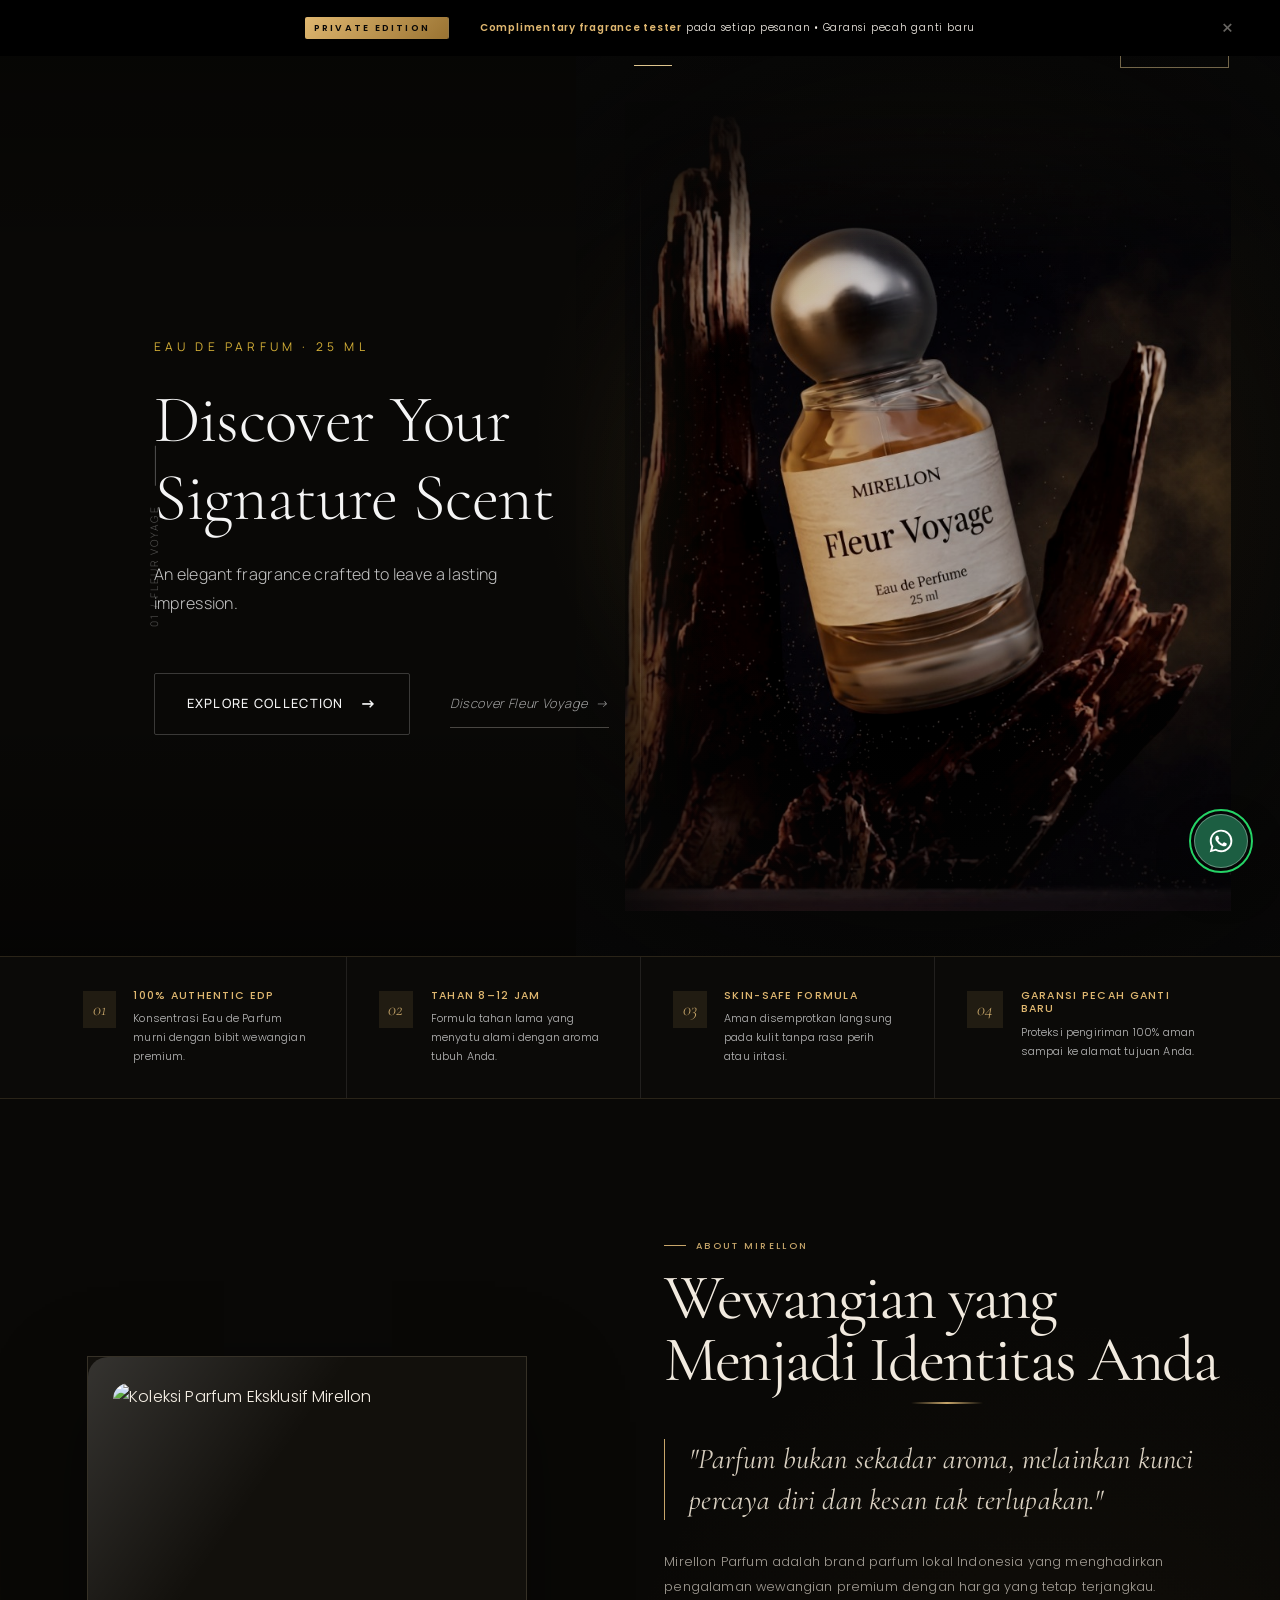
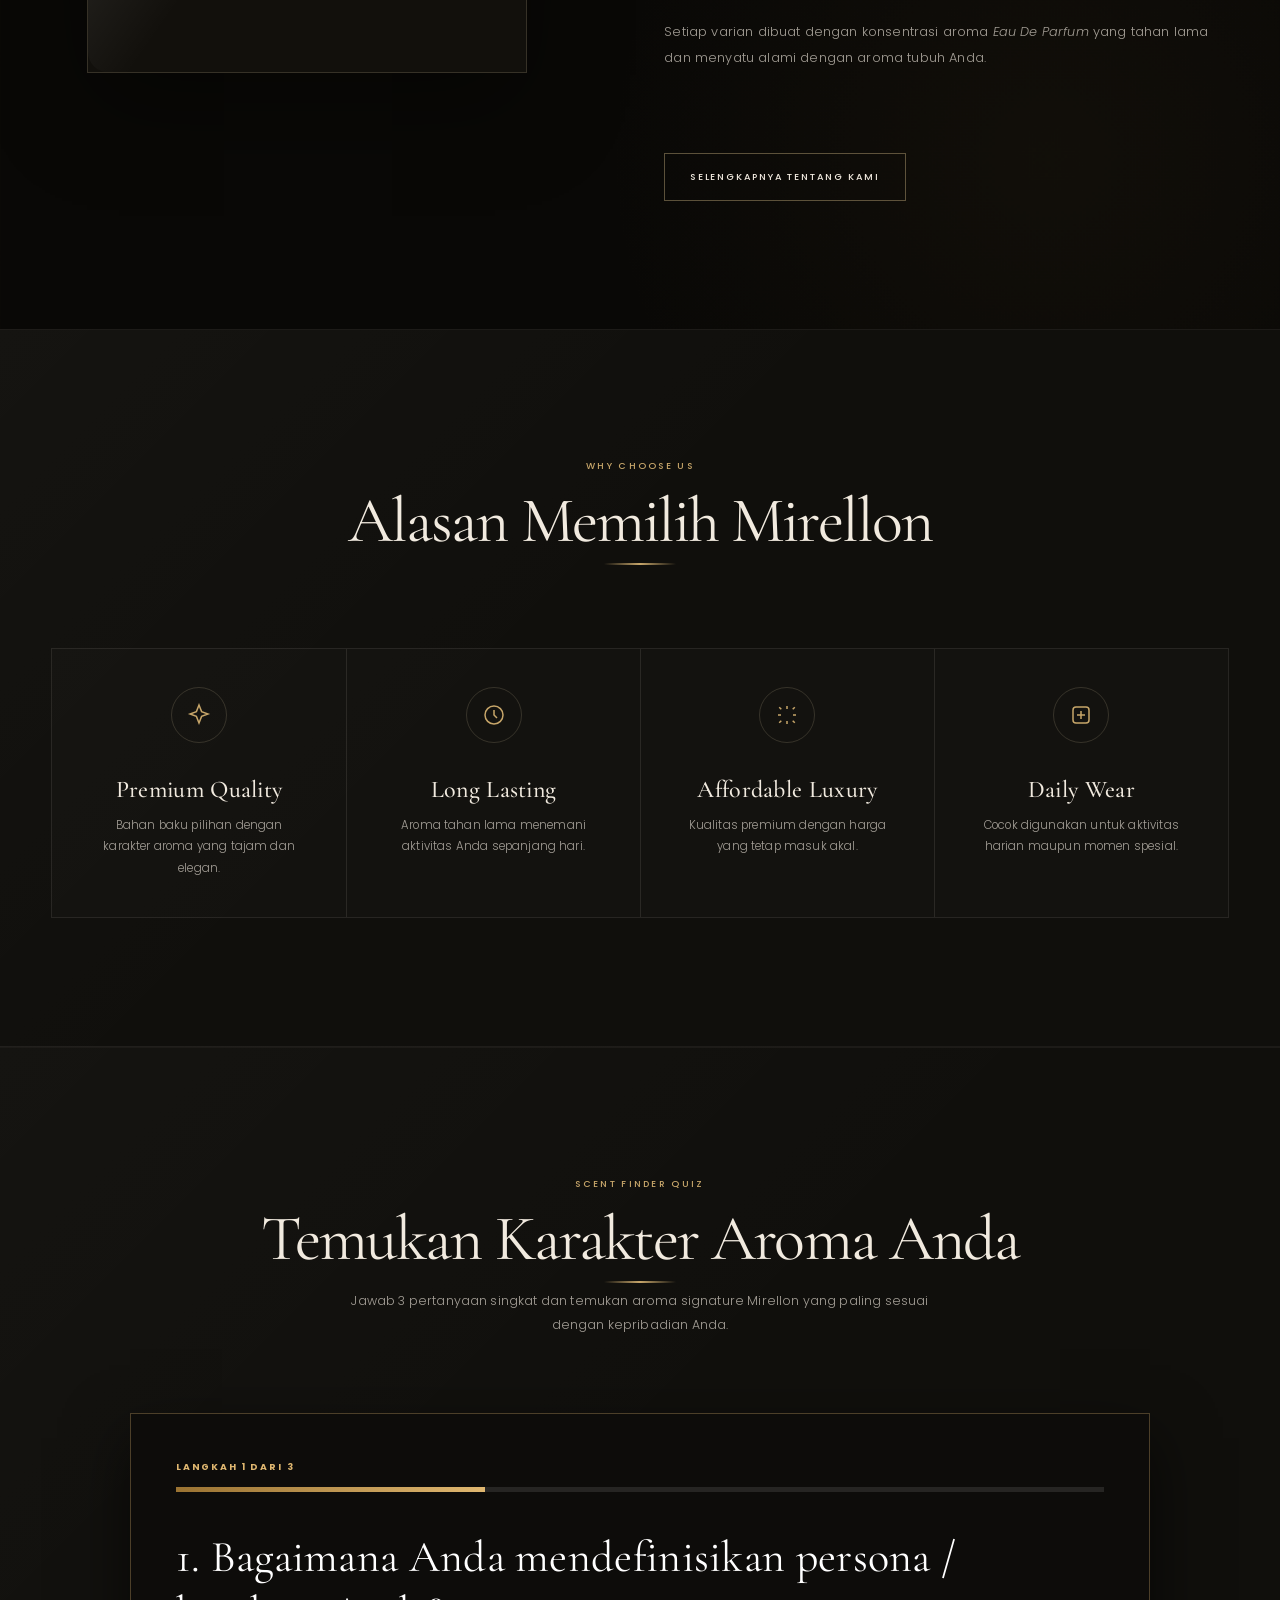
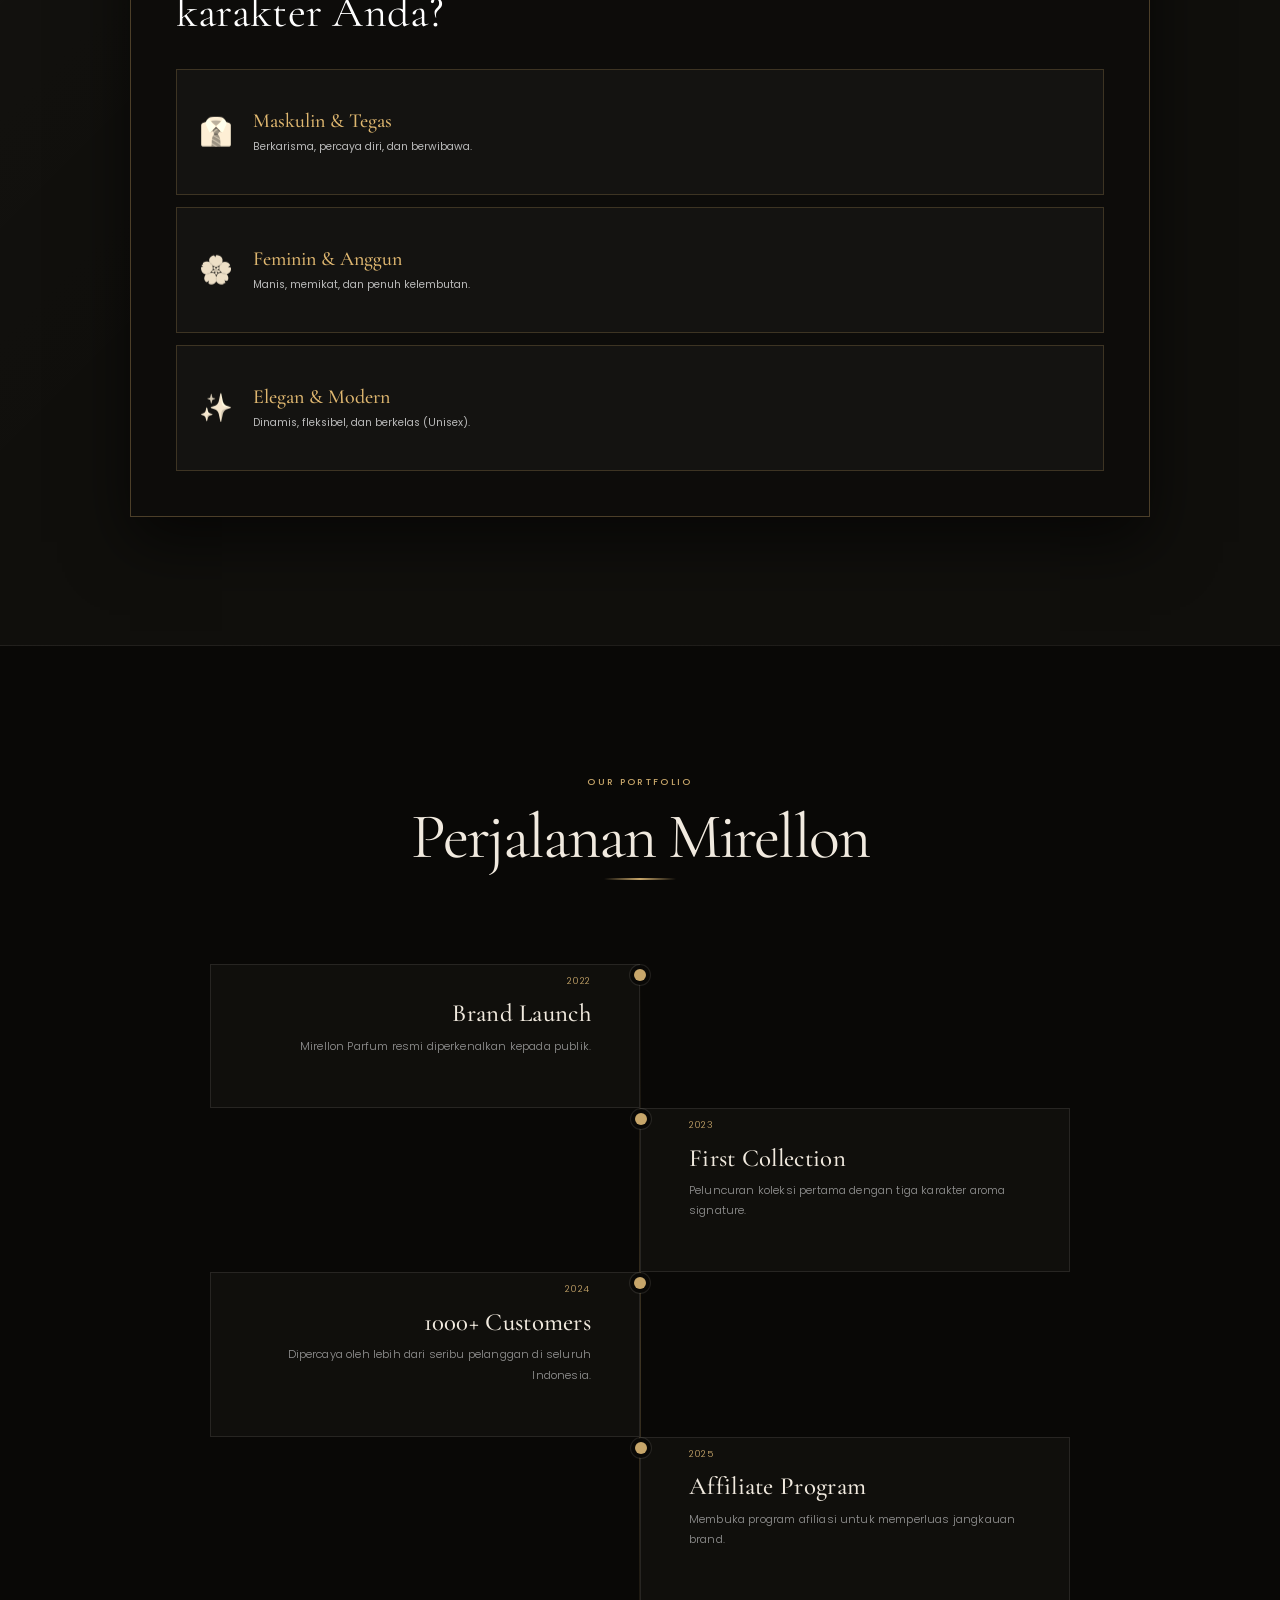
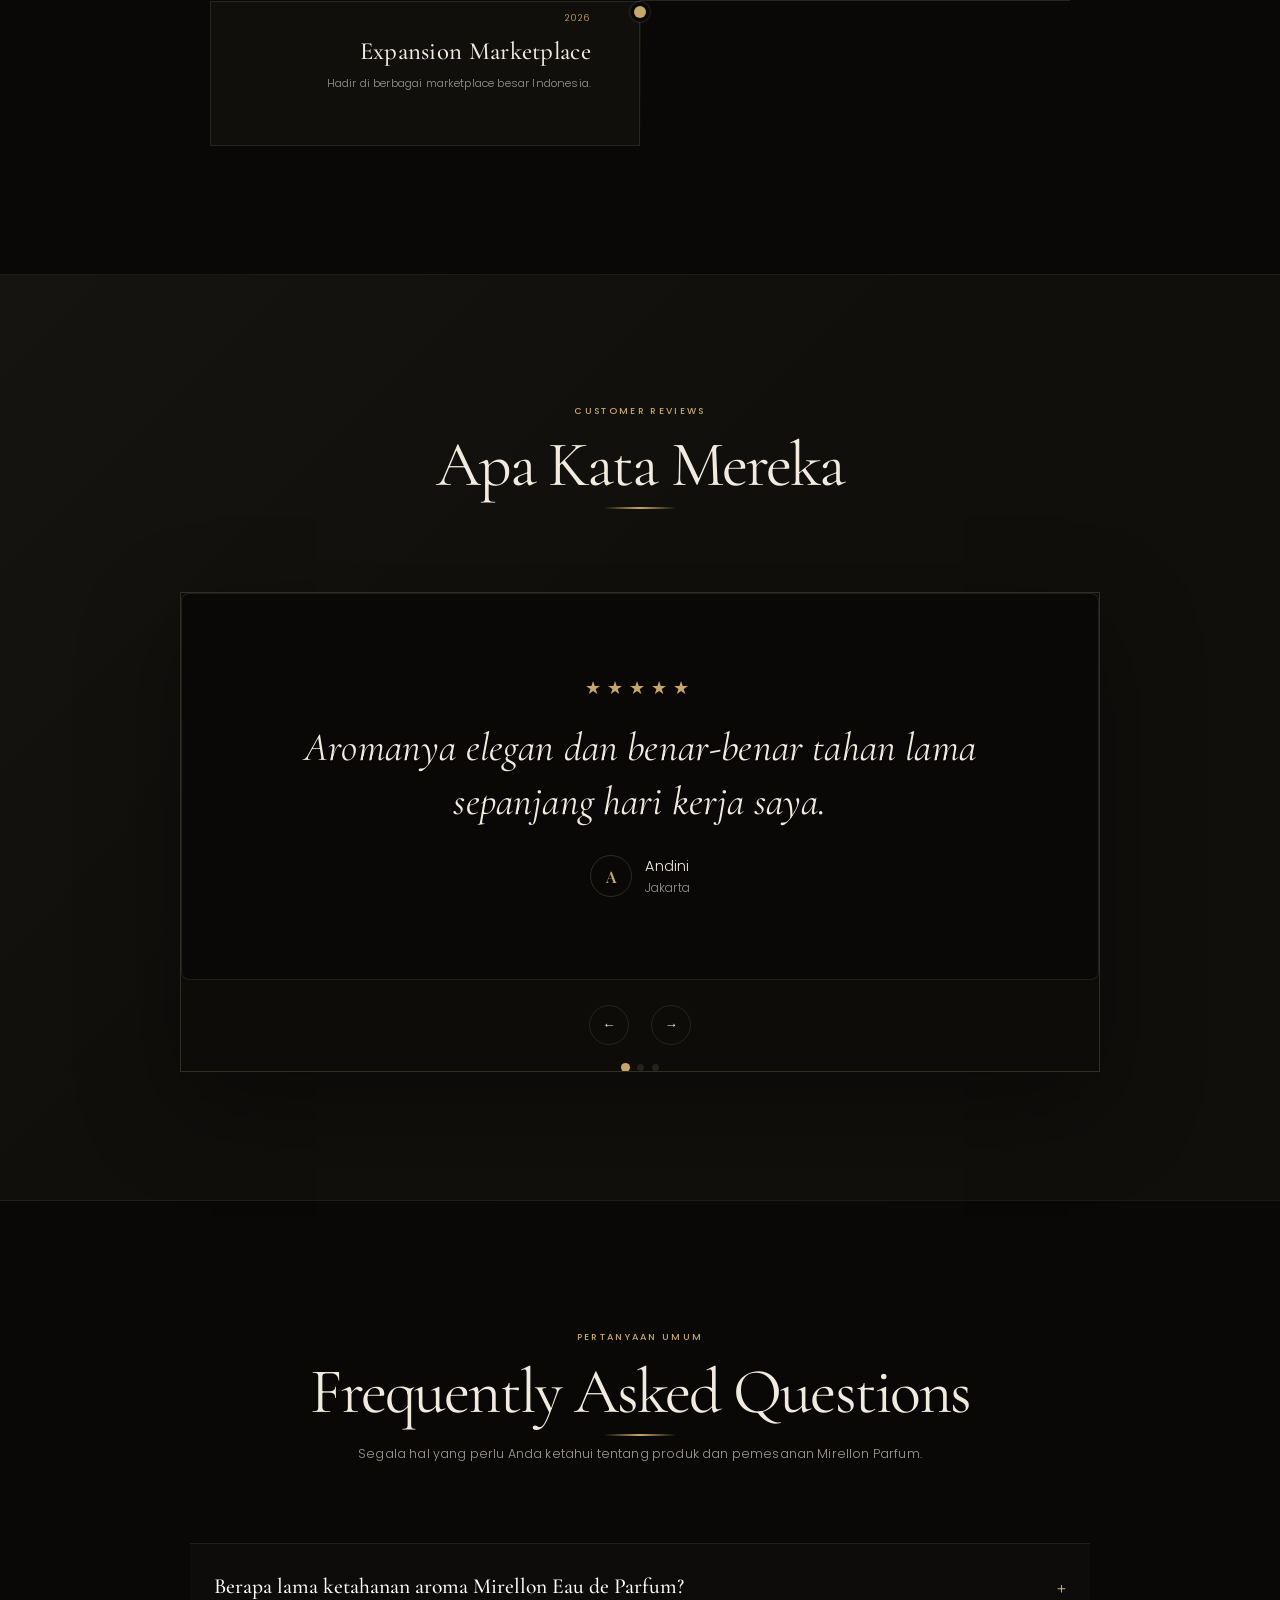
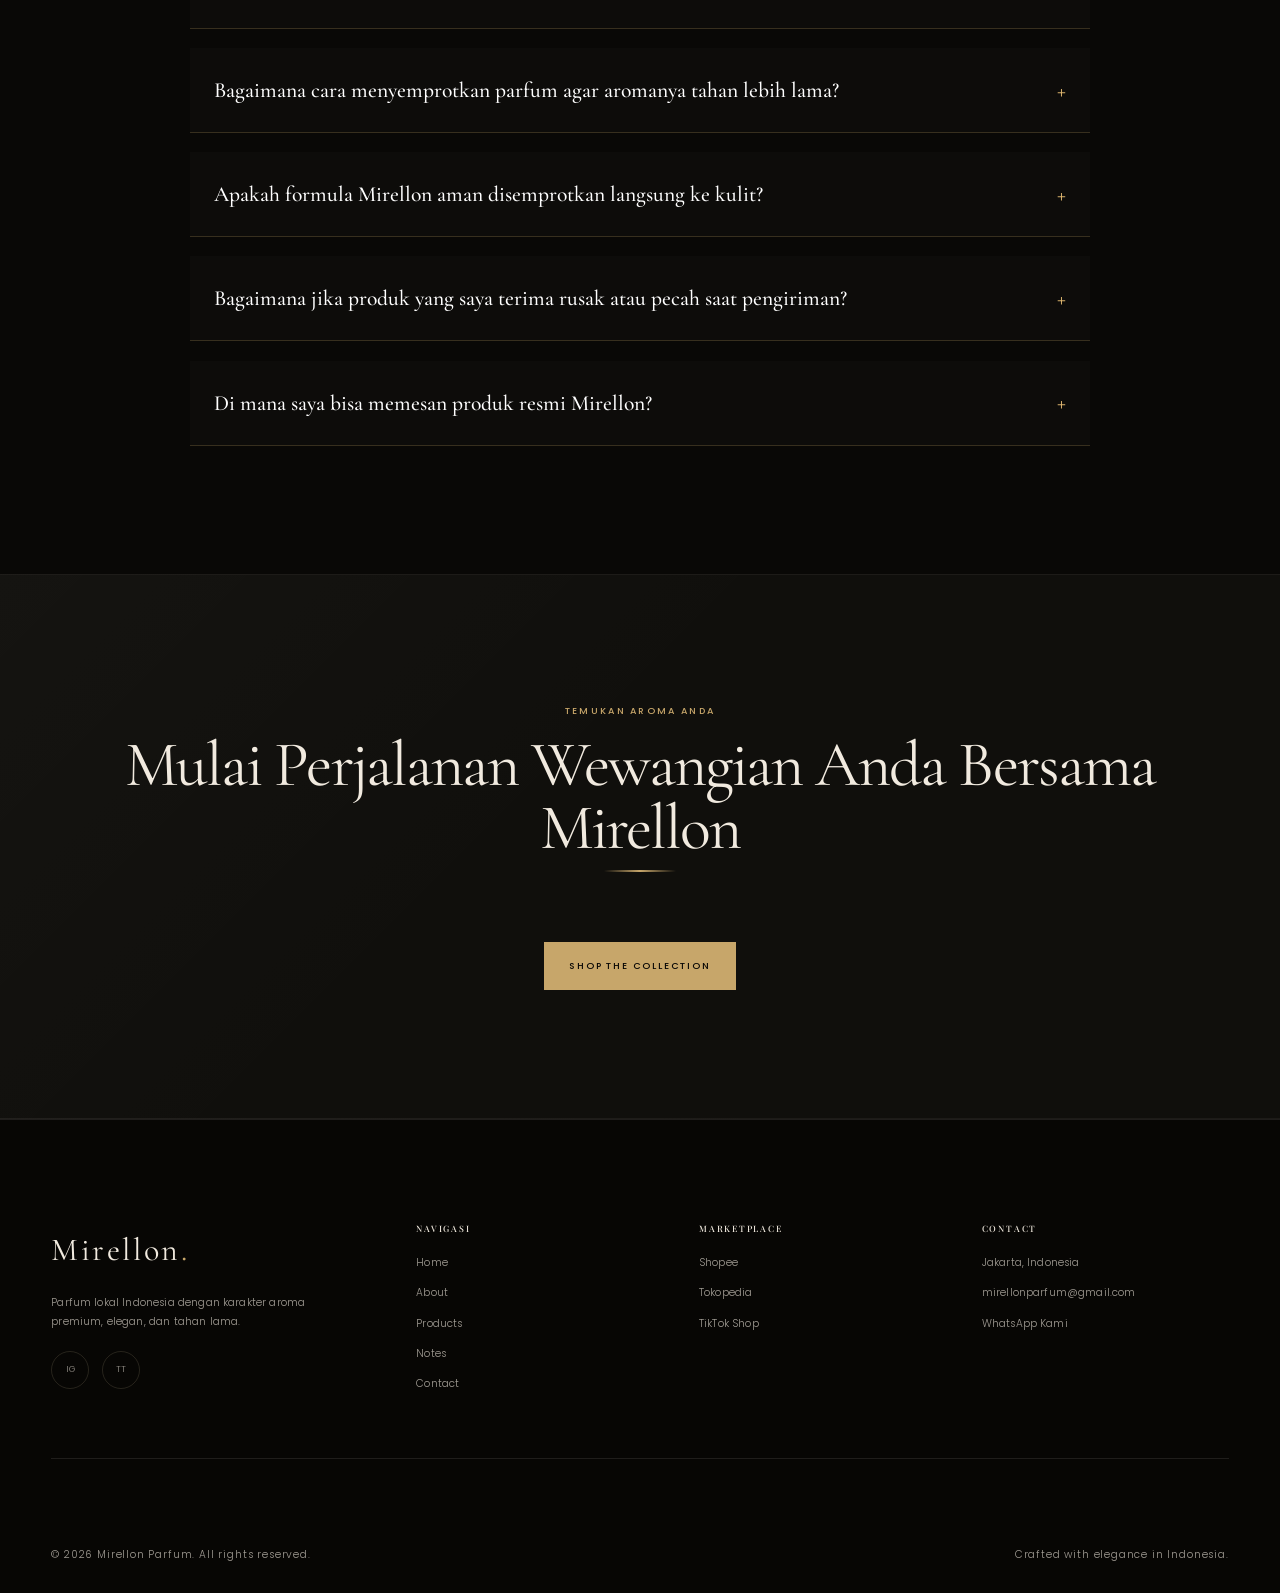
==== commit bfccf917: "Remove product collection grid from homepage" ====
--- a/index.html
+++ b/index.html
@@ -225,20 +225,7 @@
     </section>
 
     <!-- PRODUCT COLLECTION (Featured) -->
-    <section id="products">
-      <div class="container">
-        <div class="section-head">
-          <span class="eyebrow">Product Collection</span>
-          <h2 class="section-title">Koleksi Signature Mirellon</h2>
-          <p class="section-desc">Pilihan aroma signature yang dirancang untuk menjadi bagian dari identitas Anda.</p>
-        </div>
-        <div class="product-grid" data-limit="4"><!-- rendered by js/products.js --></div>
-        <p class="no-results">Produk tidak ditemukan.</p>
-        <div class="text-center mt-lg">
-          <a href="products.html" class="btn btn-outline">Lihat Semua 8 Produk</a>
-        </div>
-      </div>
-    </section>
+    
 
     <!-- INTERACTIVE SCENT MATCH QUIZ -->
     <section class="bg-surface scent-quiz-section" id="scent-quiz">
--- a/css/hero.css
+++ b/css/hero.css
@@ -147,9 +147,10 @@
 .editorial-eyebrow {
   display: block;
   font-family: var(--font-sans);
-  font-size: 0.7rem;
-  letter-spacing: 0.3em;
-  color: var(--color-gold);
+  font-size: 0.75rem;
+  letter-spacing: 0.35em;
+  color: #d4af37;
+  font-weight: 400;
   margin-bottom: 1.5rem;
   opacity: 0;
   animation: fadeUp 1s cubic-bezier(0.16, 1, 0.3, 1) 0.3s forwards;
@@ -157,10 +158,11 @@
 
 /* Headline */
 .editorial-title {
-  font-family: var(--font-serif);
-  font-size: 4.2rem;
-  line-height: 1.1;
-  font-weight: 400;
+  font-family: 'Cormorant Garamond', var(--font-serif);
+  font-size: clamp(2.5rem, 8vw, 4.2rem);
+  line-height: 1.15;
+  font-weight: 300;
+  letter-spacing: -0.01em;
   color: var(--color-text-main);
   margin-bottom: 1.5rem;
   opacity: 0;
@@ -170,12 +172,13 @@
 /* Subheadline */
 .editorial-desc {
   font-family: var(--font-sans);
-  font-size: 1.05rem;
+  font-size: 1rem;
   font-weight: 300;
-  color: var(--color-text-muted);
-  line-height: 1.6;
-  margin-bottom: 3rem;
-  max-width: 400px;
+  color: #c4c4c4;
+  line-height: 1.8;
+  letter-spacing: 0.02em;
+  margin-bottom: 3.5rem;
+  max-width: 420px;
   opacity: 0;
   animation: fadeUp 1s cubic-bezier(0.16, 1, 0.3, 1) 0.7s forwards;
 }
@@ -266,22 +269,21 @@
 }
 
 .editorial-artwork-img {
-  max-height: none !important;
-  object-position: center !important;
-
   width: 100%;
   height: 100%;
-  object-fit: cover;
-  object-position: center;
-  opacity: 0;
-  transform: scale(1.05);
+  object-fit: contain !important;
+  object-position: center !important;
+  opacity: 0;
+  transform: scale(0.95);
+  max-height: 90vh !important;
+  margin-top: 5vh;
   animation: imageReveal 1.5s cubic-bezier(0.16, 1, 0.3, 1) 0.2s forwards,
              cinematicZoom 20s ease-out infinite alternate,
              productFloat 6s ease-in-out infinite;
   
   /* Soft fade on edges */
-  -webkit-mask-image: linear-gradient(to left, black 60%, transparent 100%), linear-gradient(to top, black 80%, transparent 100%);
-  mask-image: linear-gradient(to left, black 60%, transparent 100%), linear-gradient(to top, black 80%, transparent 100%);
+  -webkit-mask-image: linear-gradient(to left, black 80%, transparent 100%), linear-gradient(to top, black 80%, transparent 100%);
+  mask-image: linear-gradient(to left, black 80%, transparent 100%), linear-gradient(to top, black 80%, transparent 100%);
   -webkit-mask-composite: destination-in;
   mask-composite: intersect;
 }
@@ -316,13 +318,13 @@
 }
 
 @keyframes imageReveal {
-  0% { opacity: 0; transform: scale(1.05); }
+  0% { opacity: 0; transform: scale(0.95); }
   100% { opacity: 1; transform: scale(1); }
 }
 
 @keyframes cinematicZoom {
   0% { transform: scale(1); }
-  100% { transform: scale(1.02); }
+  100% { transform: scale(1.03); }
 }
 
 @keyframes productFloat {
@@ -359,12 +361,24 @@
   }
 
   .editorial-artwork-img {
-  max-height: none !important;
+  width: 100%;
+  height: 100%;
+  object-fit: contain !important;
   object-position: center !important;
-
-    -webkit-mask-image: linear-gradient(to bottom, black 50%, transparent 100%);
-    mask-image: linear-gradient(to bottom, black 50%, transparent 100%);
-  }
+  opacity: 0;
+  transform: scale(0.95);
+  max-height: 90vh !important;
+  margin-top: 5vh;
+  animation: imageReveal 1.5s cubic-bezier(0.16, 1, 0.3, 1) 0.2s forwards,
+             cinematicZoom 20s ease-out infinite alternate,
+             productFloat 6s ease-in-out infinite;
+  
+  /* Soft fade on edges */
+  -webkit-mask-image: linear-gradient(to left, black 80%, transparent 100%), linear-gradient(to top, black 80%, transparent 100%);
+  mask-image: linear-gradient(to left, black 80%, transparent 100%), linear-gradient(to top, black 80%, transparent 100%);
+  -webkit-mask-composite: destination-in;
+  mask-composite: intersect;
+}
   
   .hero-editorial-copy {
     text-align: center;
@@ -377,8 +391,16 @@
   }
 
   .editorial-title {
-    font-size: 3rem;
-  }
+  font-family: 'Cormorant Garamond', var(--font-serif);
+  font-size: clamp(2.5rem, 8vw, 4.2rem);
+  line-height: 1.15;
+  font-weight: 300;
+  letter-spacing: -0.01em;
+  color: var(--color-text-main);
+  margin-bottom: 1.5rem;
+  opacity: 0;
+  animation: fadeUp 1s cubic-bezier(0.16, 1, 0.3, 1) 0.5s forwards;
+}
 
   .editorial-cta-wrap {
     flex-direction: column;
@@ -401,6 +423,14 @@
 
 @media (max-width: 768px) {
   .editorial-title {
-    font-size: 2.5rem;
-  }
-}
+  font-family: 'Cormorant Garamond', var(--font-serif);
+  font-size: clamp(2.5rem, 8vw, 4.2rem);
+  line-height: 1.15;
+  font-weight: 300;
+  letter-spacing: -0.01em;
+  color: var(--color-text-main);
+  margin-bottom: 1.5rem;
+  opacity: 0;
+  animation: fadeUp 1s cubic-bezier(0.16, 1, 0.3, 1) 0.5s forwards;
+}
+}
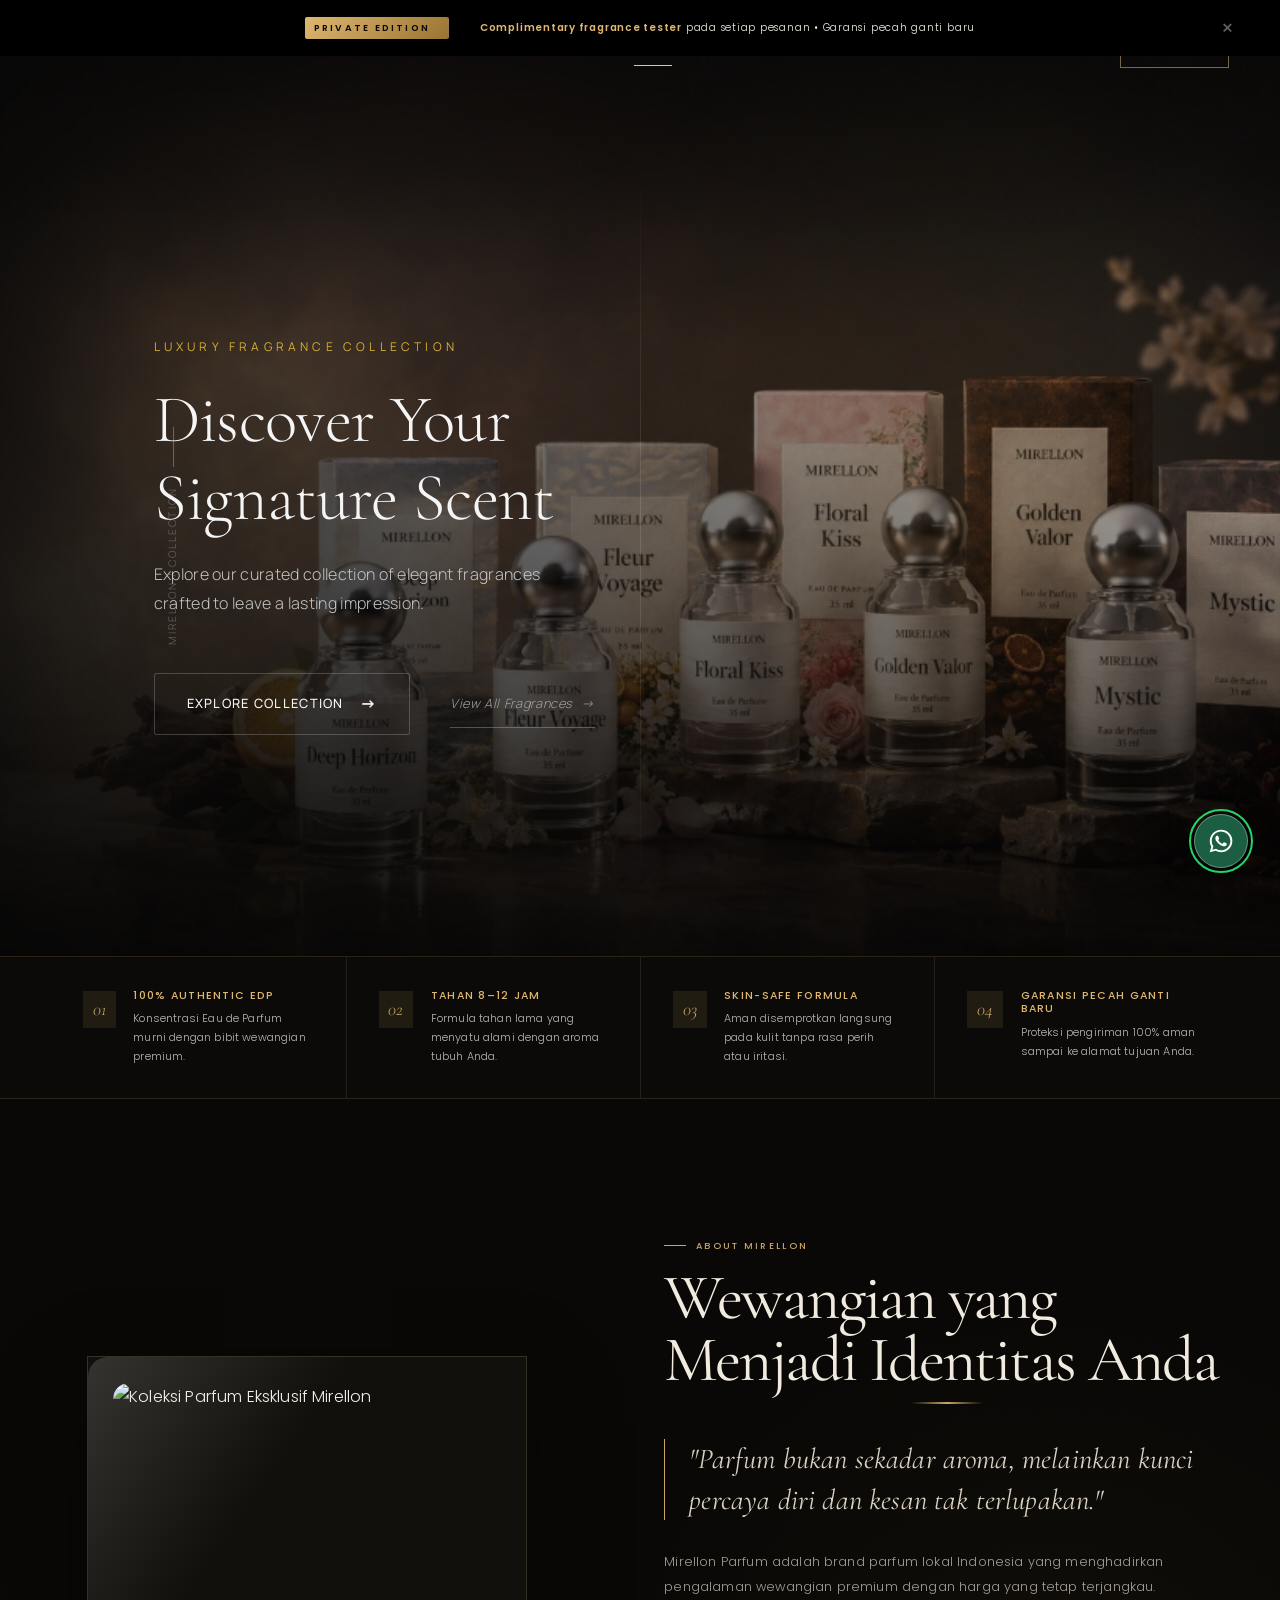
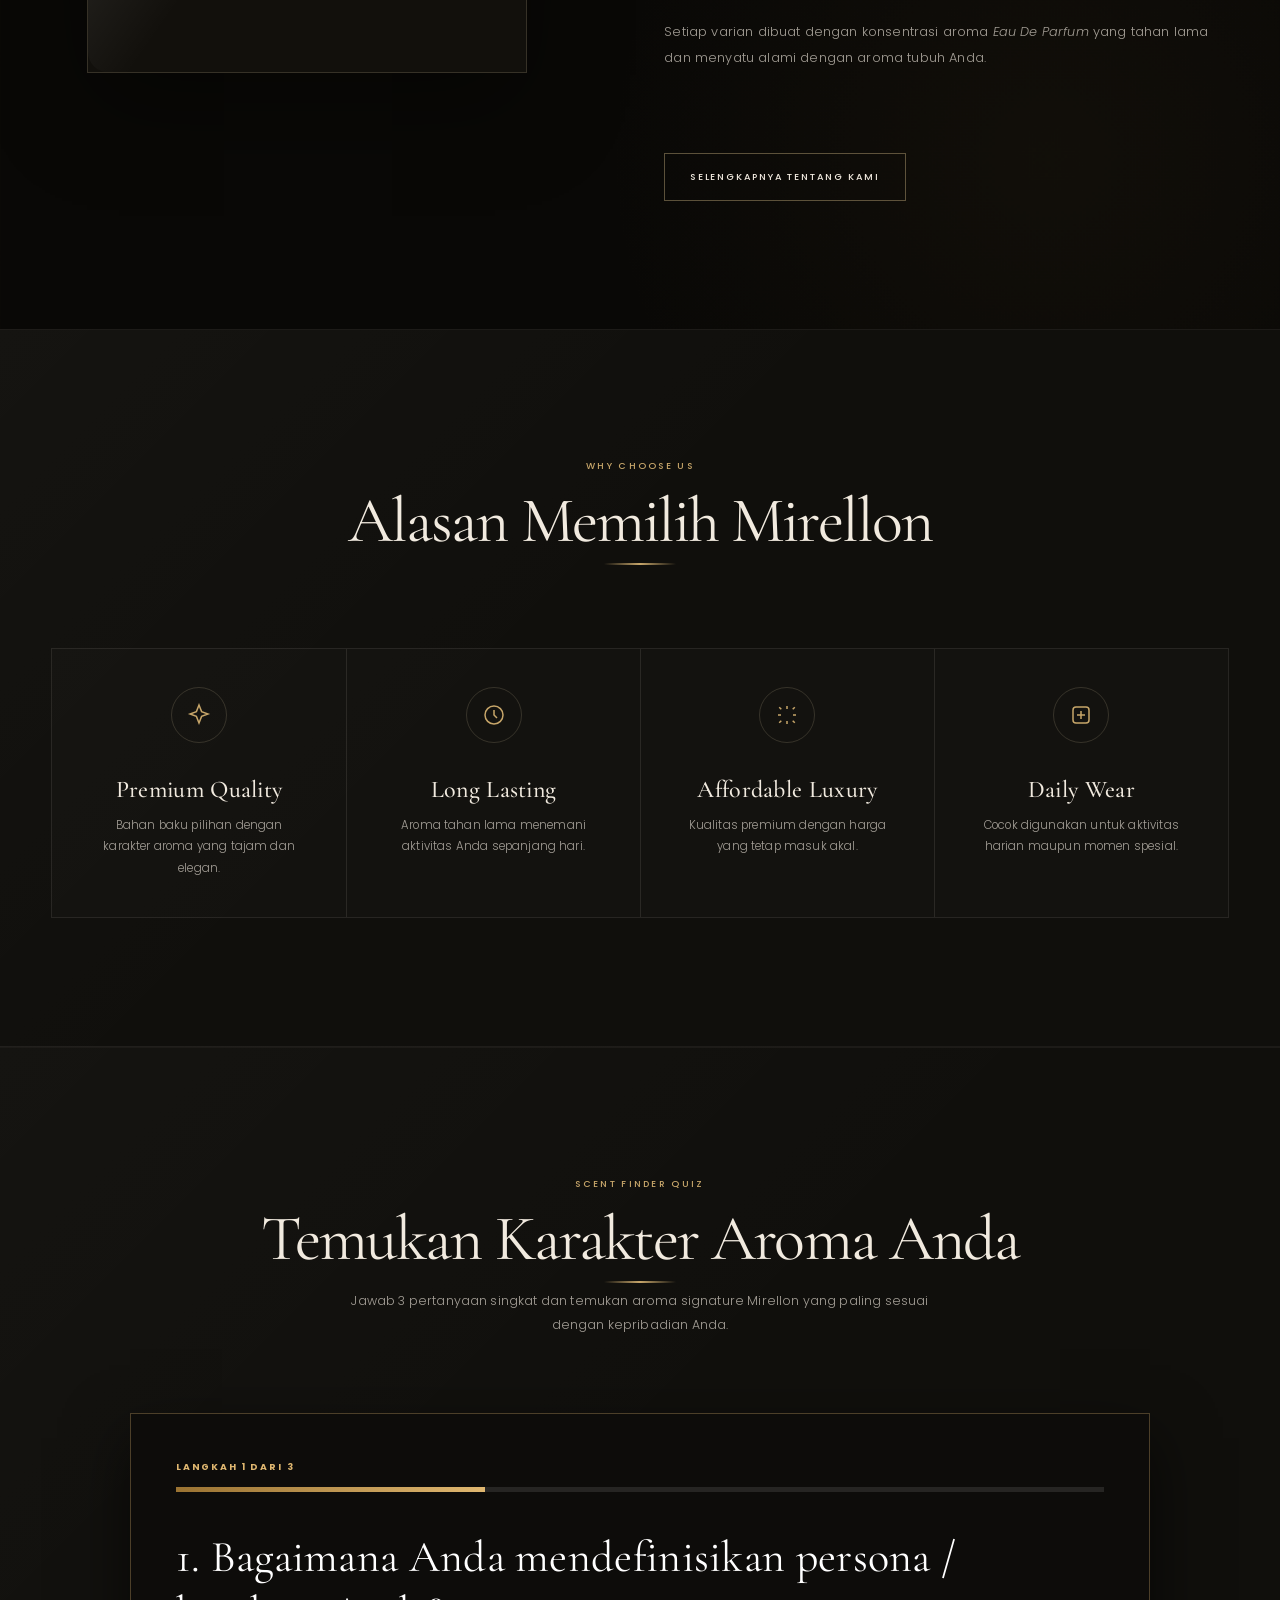
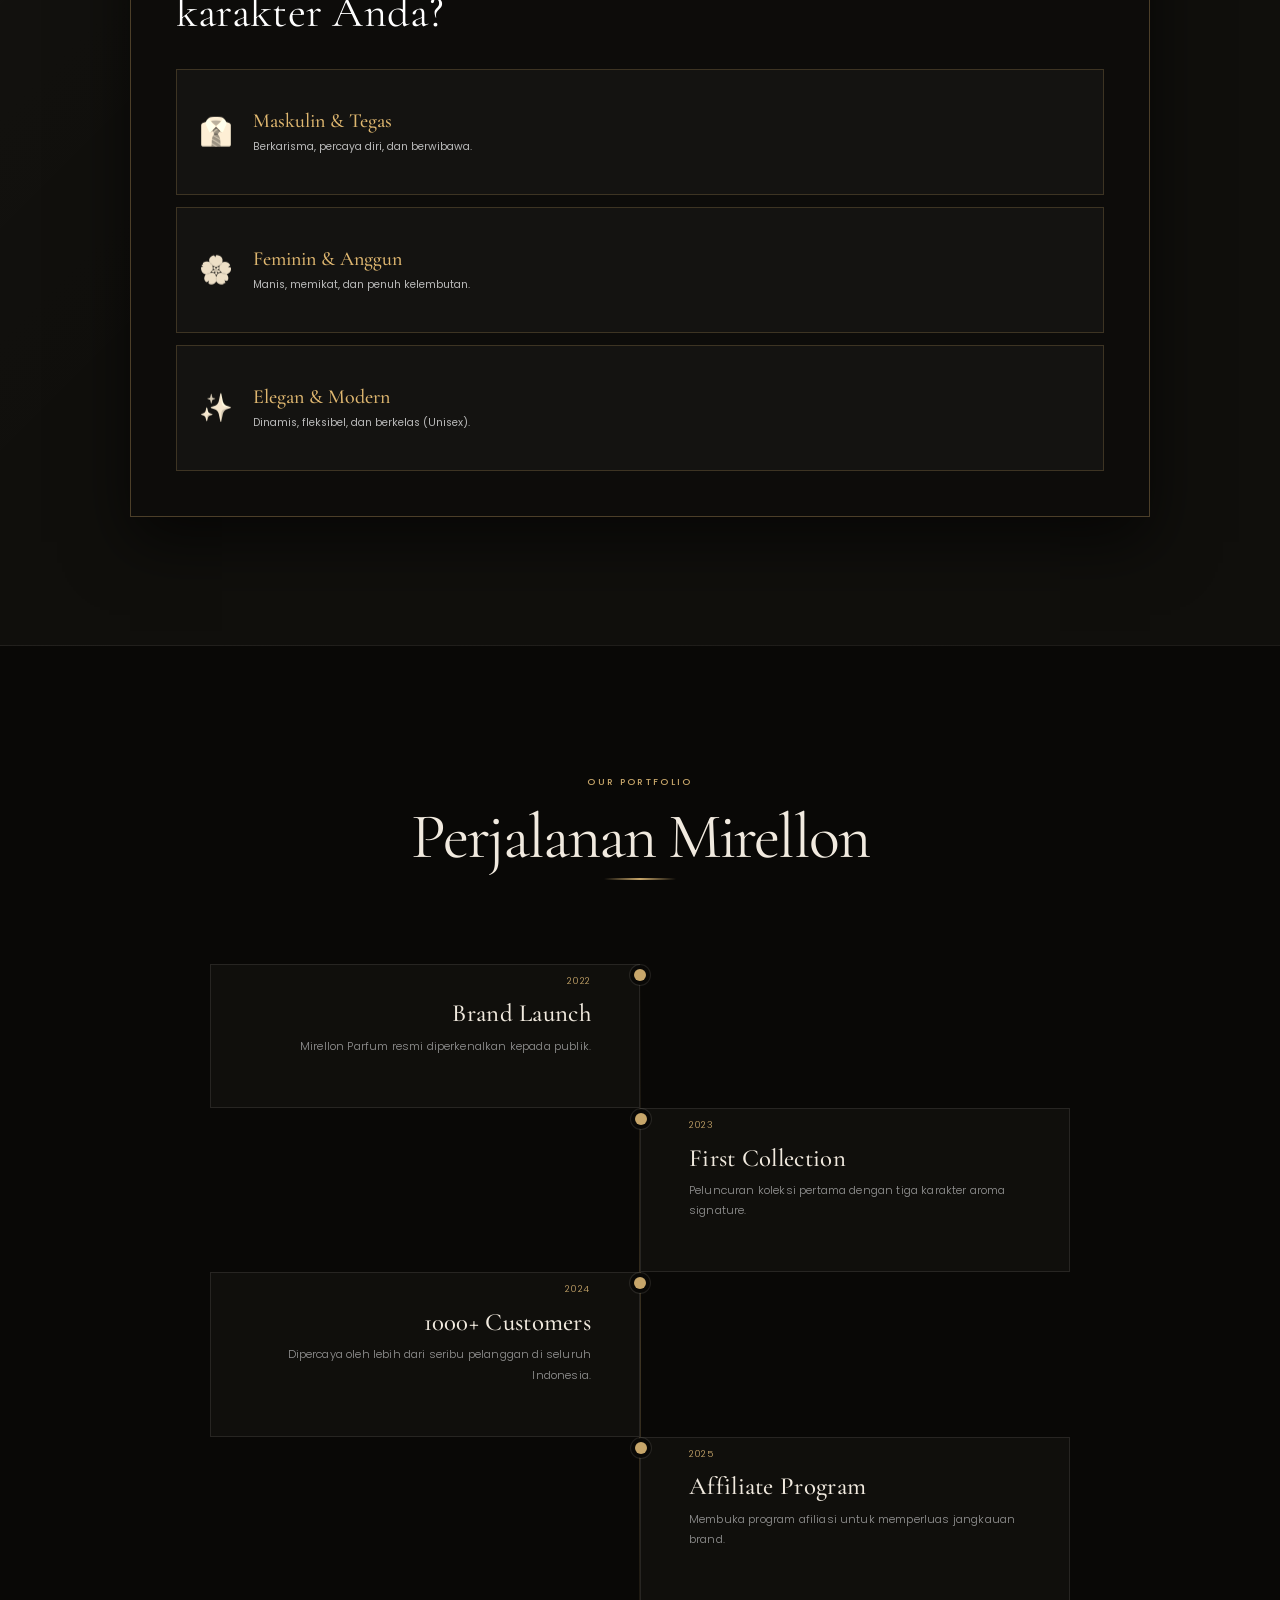
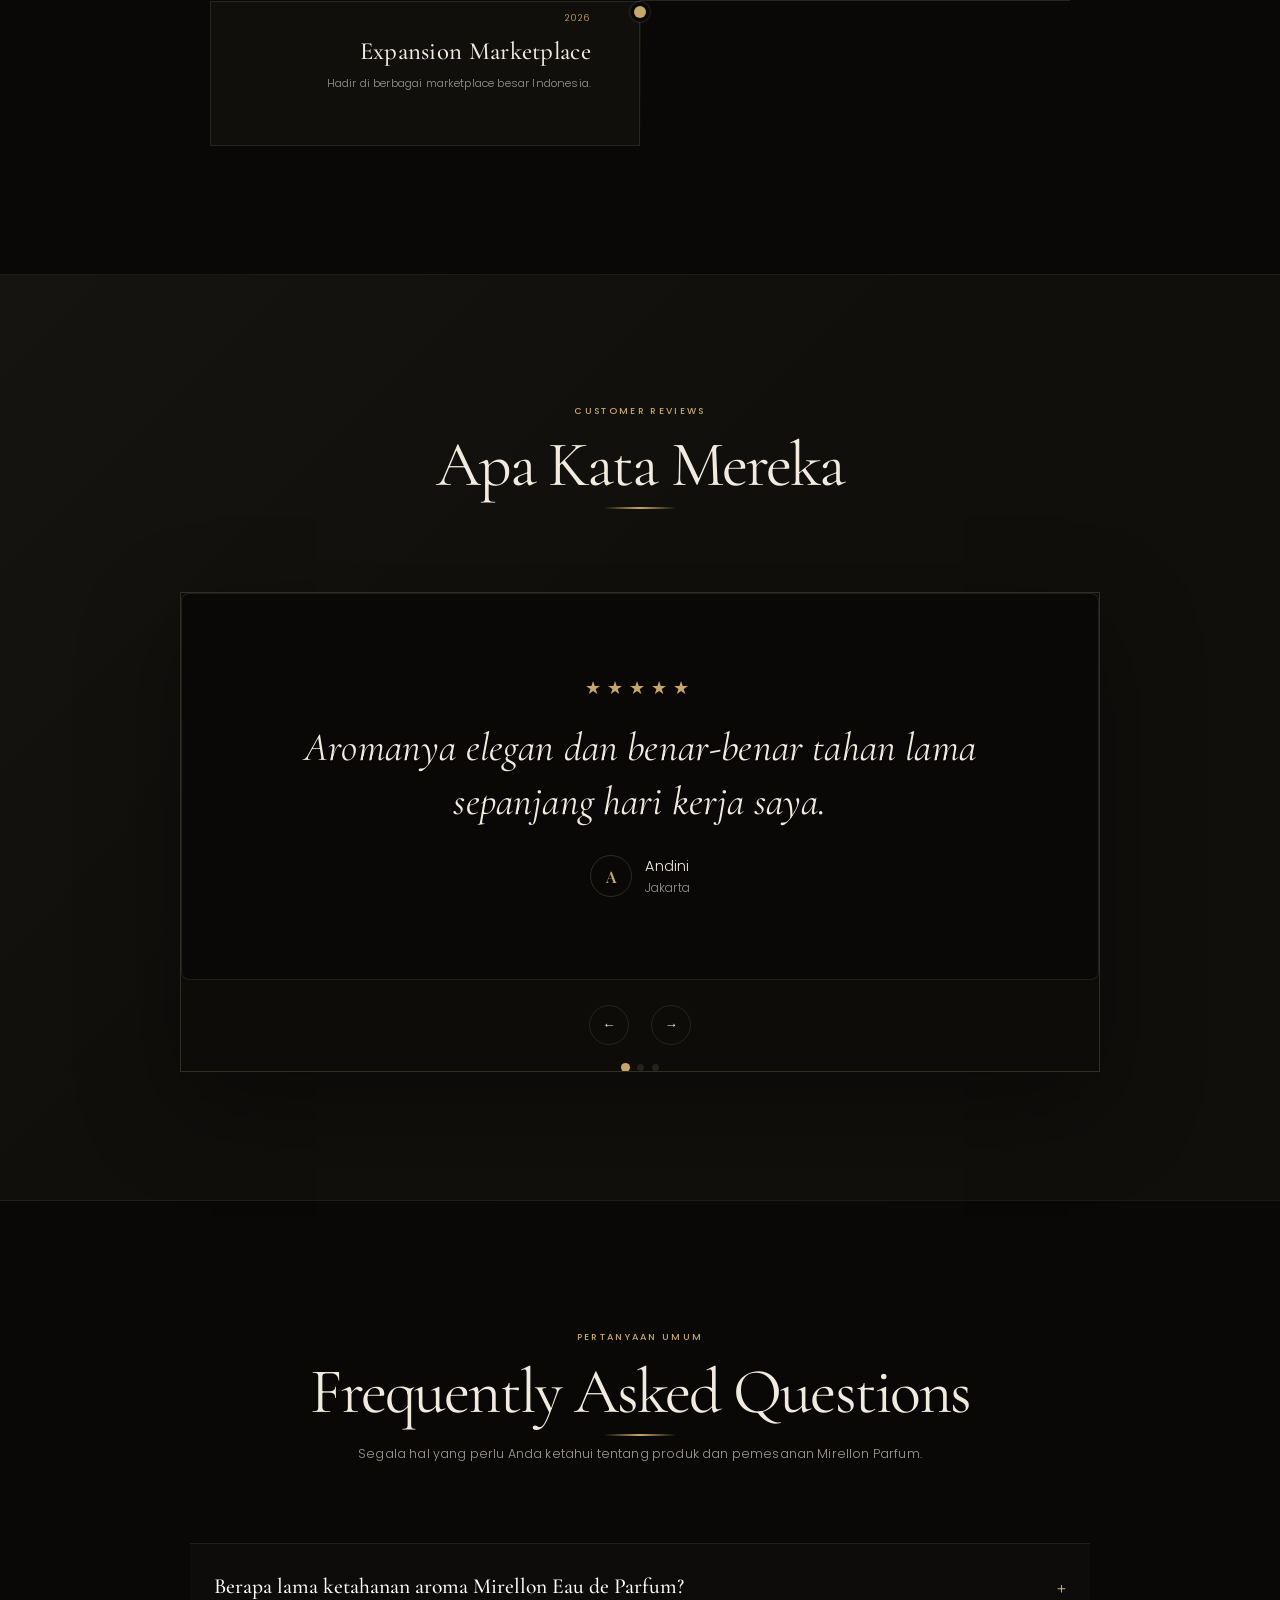
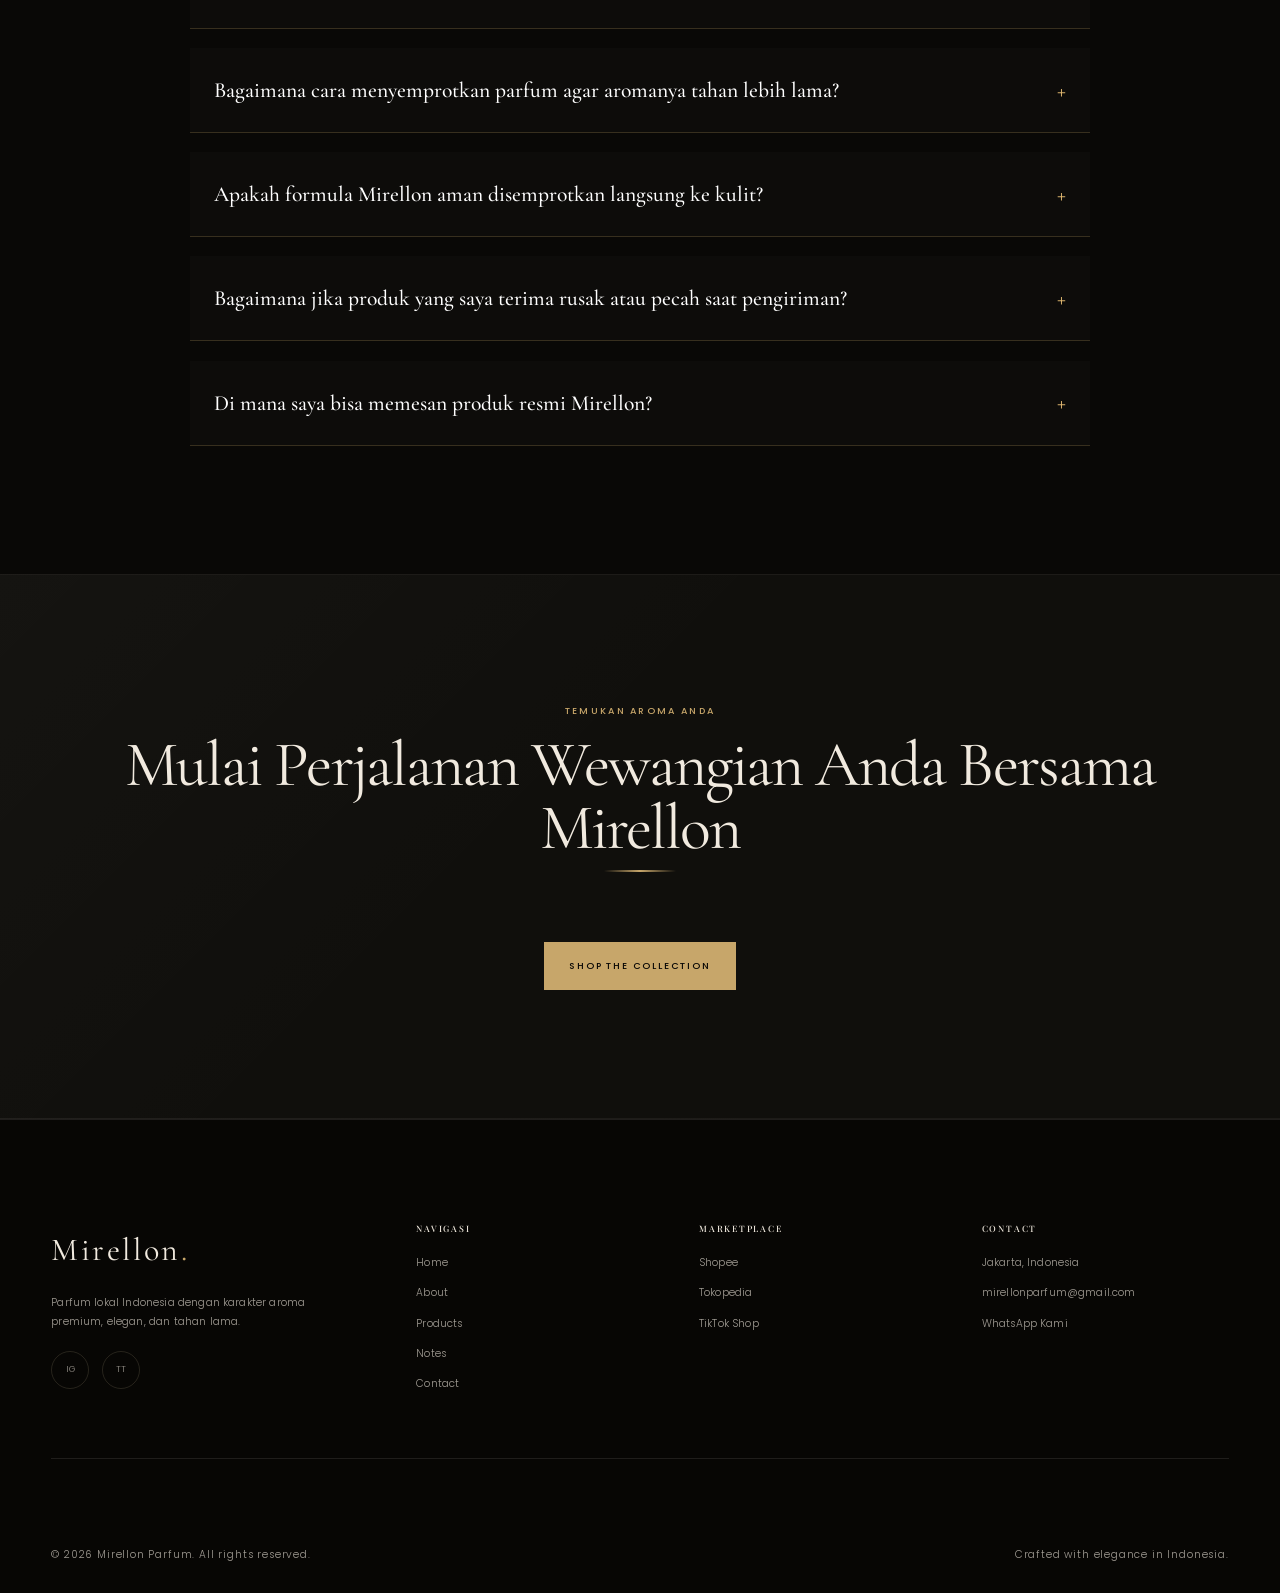
==== commit 77a67e25: "Update hero to full-bleed layout using new group photo" ====
--- a/index.html
+++ b/index.html
@@ -87,22 +87,22 @@
       <div class="hero-editorial-inner">
         <div class="hero-editorial-copy">
           <div class="hero-editorial-indicator" aria-hidden="true">
-            <span>01 / FLEUR VOYAGE</span>
-          </div>
-          <span class="editorial-eyebrow">EAU DE PARFUM &middot; 25 ML</span>
+            <span>MIRELLON / COLLECTION</span>
+          </div>
+          <span class="editorial-eyebrow">LUXURY FRAGRANCE COLLECTION</span>
           <h1 class="editorial-title">
             Discover Your<br>
             Signature Scent
           </h1>
           <p class="editorial-desc">
-            An elegant fragrance crafted to leave a lasting impression.
+            Explore our curated collection of elegant fragrances crafted to leave a lasting impression.
           </p>
           <div class="editorial-cta-wrap">
             <a href="products.html" class="btn-editorial-outline">
               <span>Explore Collection</span>
               <span class="editorial-arrow">&rarr;</span>
             </a>
-            <a href="products.html" class="editorial-text-link">Discover Fleur Voyage <span>&rarr;</span></a>
+            <a href="products.html" class="editorial-text-link">View All Fragrances <span>&rarr;</span></a>
           </div>
         </div>
       </div>
@@ -110,8 +110,8 @@
         <div class="editorial-artwork-wrap">
           <div class="editorial-artwork-glow" aria-hidden="true"></div>
           <div class="editorial-parallax-wrapper" style="width:100%; height:100%; transform: translate(var(--parallax-x, 0), var(--parallax-y, 0)); transition: transform 0.1s ease-out;">
-            <img src="images/fleur-voyage-v2.jpg"
-               alt="Mirellon Fleur Voyage - Eau de Parfum 25ml"
+            <img src="images/group-hero.jpg"
+               alt="Mirellon Signature Fragrance Collection"
                class="editorial-artwork-img"
                loading="eager"
                fetchpriority="high">
--- a/css/premium.css
+++ b/css/premium.css
@@ -671,13 +671,13 @@
 }
 
 /* ---------- Inner page mastheads ---------- */
-.page-hero {
+.page-hero { text-align: center; 
   position: relative;
   min-height: 58svh;
   display: grid;
-  align-items: end;
+  align-items: center;
   overflow: hidden;
-  padding: 10rem 0 4.5rem;
+  padding: 8rem 0 2rem;
   background:
     radial-gradient(circle at 76% 28%, rgba(191, 153, 82, 0.16), transparent 22rem),
     linear-gradient(135deg, #15120d, #090806 62%);
@@ -710,12 +710,17 @@
 }
 
 .page-hero .container {
+  text-align: center;
+  display: flex;
+  flex-direction: column;
+  align-items: center;
+
   position: relative;
   z-index: 2;
 }
 
 .page-hero h1 {
-  max-width: 880px;
+  max-width: 880px; margin-left: auto; margin-right: auto; text-align: center;
   font-family: "Cormorant Garamond", var(--font-display);
   font-size: clamp(3.4rem, 8vw, 7.5rem);
   font-weight: 400;
@@ -1304,7 +1309,7 @@
 
 .wheel-purchase-row {
   display: flex;
-  align-items: end;
+  align-items: center;
   justify-content: space-between;
   gap: 1rem;
   margin-bottom: 1.35rem;
@@ -1693,7 +1698,7 @@
 }
 
 @media (max-width: 900px) {
-  .page-hero {
+  .page-hero { text-align: center; 
     min-height: 48svh;
     padding-bottom: 3.5rem;
   }
--- a/css/hero.css
+++ b/css/hero.css
@@ -104,7 +104,7 @@
   right: auto !important;
   justify-content: flex-start !important;
   padding-left: 10% !important;
-
+  
   position: relative;
   z-index: 10;
   width: 50%;
@@ -246,9 +246,10 @@
 
 /* Right Content - Visual */
 .hero-editorial-visual {
+  left: 0 !important;
   right: 0 !important;
-  left: auto !important;
-  width: 55% !important;
+  width: 100% !important;
+  z-index: 0 !important;
 
   position: absolute;
   right: 0;
@@ -269,44 +270,33 @@
 }
 
 .editorial-artwork-img {
-  width: 100%;
-  height: 100%;
-  object-fit: contain !important;
-  object-position: center !important;
-  opacity: 0;
-  transform: scale(0.95);
-  max-height: 90vh !important;
-  margin-top: 5vh;
+  width: 100vw;
+  height: 100vh;
+  object-fit: cover !important;
+  object-position: center bottom !important;
+  opacity: 0;
+  transform: scale(1.0);
+  max-height: none !important;
+  margin-top: 0;
   animation: imageReveal 1.5s cubic-bezier(0.16, 1, 0.3, 1) 0.2s forwards,
-             cinematicZoom 20s ease-out infinite alternate,
-             productFloat 6s ease-in-out infinite;
-  
-  /* Soft fade on edges */
-  -webkit-mask-image: linear-gradient(to left, black 80%, transparent 100%), linear-gradient(to top, black 80%, transparent 100%);
-  mask-image: linear-gradient(to left, black 80%, transparent 100%), linear-gradient(to top, black 80%, transparent 100%);
-  -webkit-mask-composite: destination-in;
-  mask-composite: intersect;
+             cinematicZoom 25s ease-out infinite alternate;
+  
+  -webkit-mask-image: none;
+  mask-image: none;
 }
 
 /* Warm Amber Glow */
 .editorial-artwork-glow {
-  position: absolute;
-  top: 50%;
-  left: 30%;
-  width: 70%;
-  height: 70%;
-  transform: translate(-50%, -50%);
-  background: radial-gradient(circle, rgba(200, 150, 80, 0.15) 0%, transparent 60%);
-  filter: blur(80px);
-  z-index: -1;
-  pointer-events: none;
+  display: none;
 }
 
 /* Vignette */
 .editorial-vignette {
   position: absolute;
   inset: 0;
-  background: radial-gradient(circle at center, transparent 40%, rgba(8,8,8,0.7) 100%);
+  background: linear-gradient(to right, rgba(8,8,8,0.85) 0%, rgba(8,8,8,0.4) 40%, transparent 100%),
+              linear-gradient(to bottom, rgba(8,8,8,0.4) 0%, transparent 30%, rgba(8,8,8,0.8) 100%);
+  
   pointer-events: none;
   z-index: 2;
 }
@@ -339,6 +329,7 @@
   right: auto !important;
   justify-content: flex-start !important;
   padding-left: 10% !important;
+  
 
     width: 100%;
     padding: 0 5%;
@@ -348,9 +339,10 @@
   }
   
   .hero-editorial-visual {
+  left: 0 !important;
   right: 0 !important;
-  left: auto !important;
-  width: 55% !important;
+  width: 100% !important;
+  z-index: 0 !important;
 
     width: 100%;
     height: 70%;
@@ -361,23 +353,19 @@
   }
 
   .editorial-artwork-img {
-  width: 100%;
-  height: 100%;
-  object-fit: contain !important;
-  object-position: center !important;
-  opacity: 0;
-  transform: scale(0.95);
-  max-height: 90vh !important;
-  margin-top: 5vh;
+  width: 100vw;
+  height: 100vh;
+  object-fit: cover !important;
+  object-position: center bottom !important;
+  opacity: 0;
+  transform: scale(1.0);
+  max-height: none !important;
+  margin-top: 0;
   animation: imageReveal 1.5s cubic-bezier(0.16, 1, 0.3, 1) 0.2s forwards,
-             cinematicZoom 20s ease-out infinite alternate,
-             productFloat 6s ease-in-out infinite;
-  
-  /* Soft fade on edges */
-  -webkit-mask-image: linear-gradient(to left, black 80%, transparent 100%), linear-gradient(to top, black 80%, transparent 100%);
-  mask-image: linear-gradient(to left, black 80%, transparent 100%), linear-gradient(to top, black 80%, transparent 100%);
-  -webkit-mask-composite: destination-in;
-  mask-composite: intersect;
+             cinematicZoom 25s ease-out infinite alternate;
+  
+  -webkit-mask-image: none;
+  mask-image: none;
 }
   
   .hero-editorial-copy {
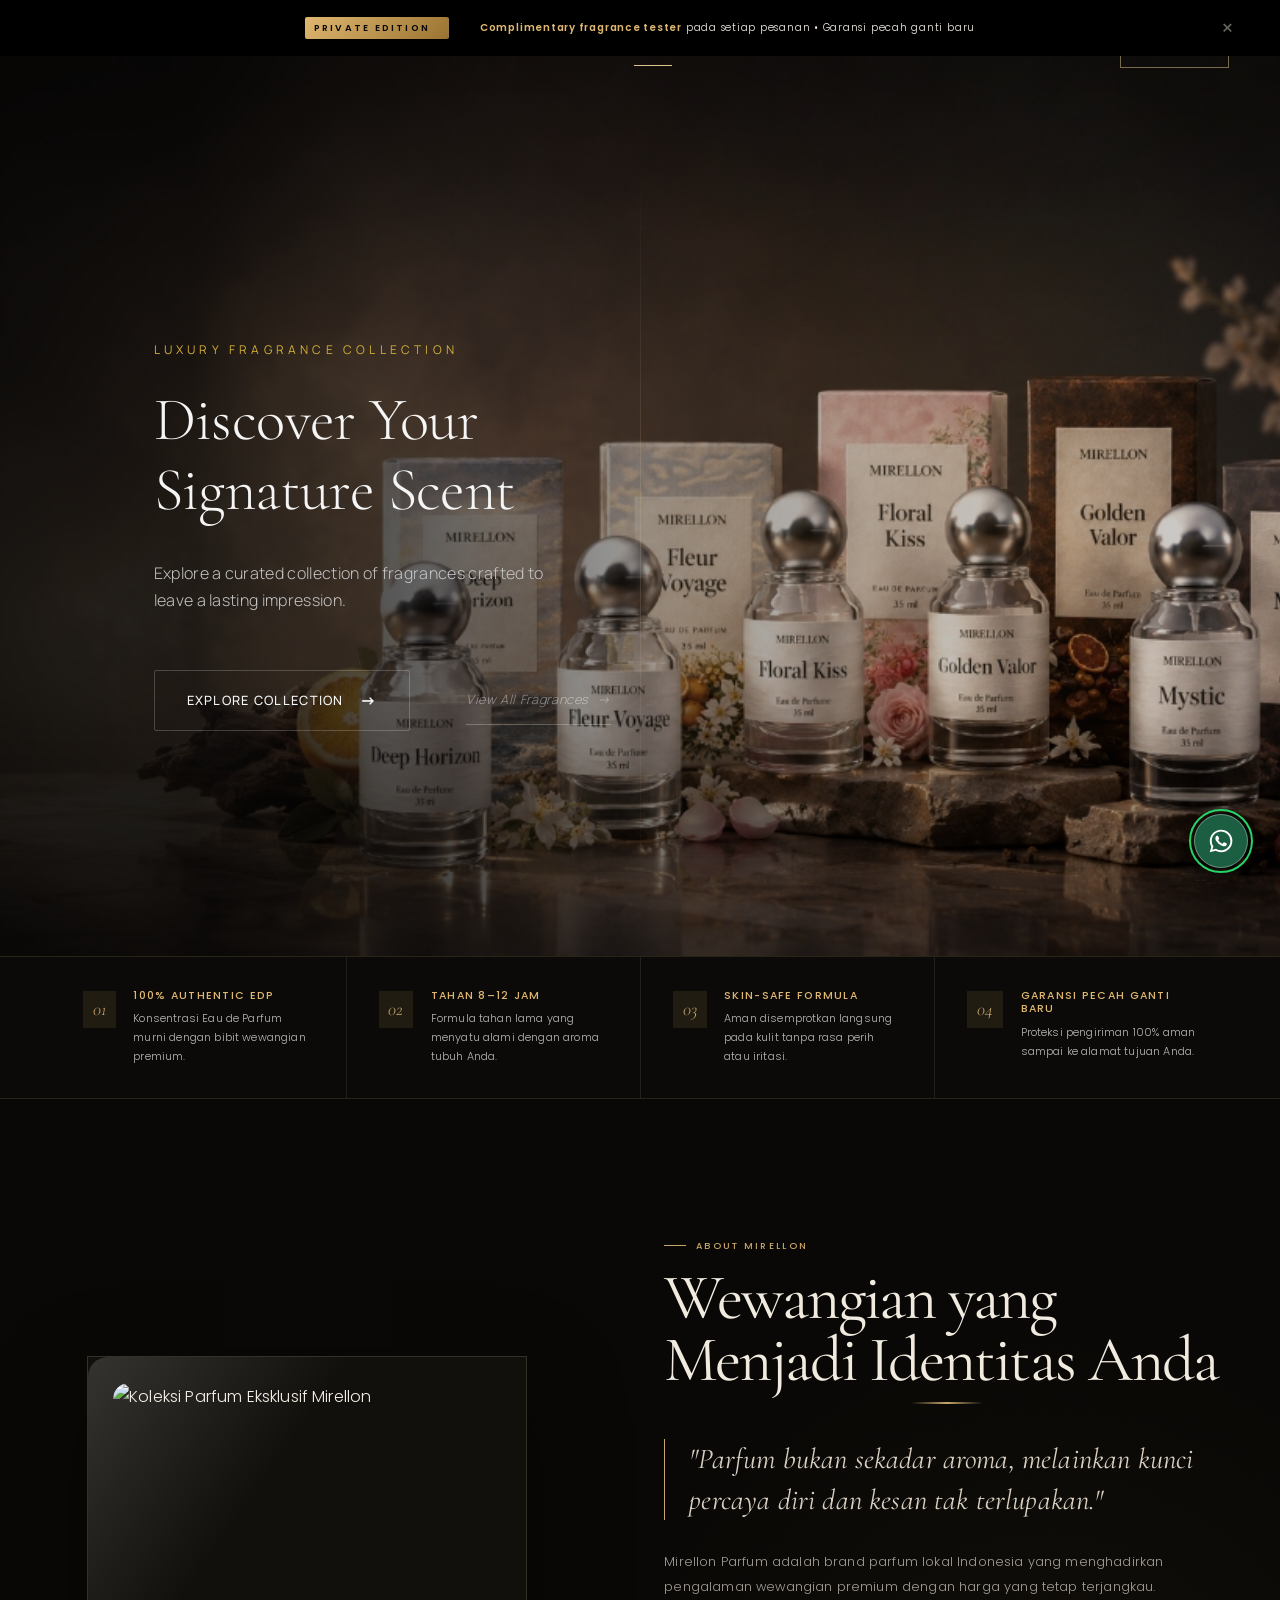
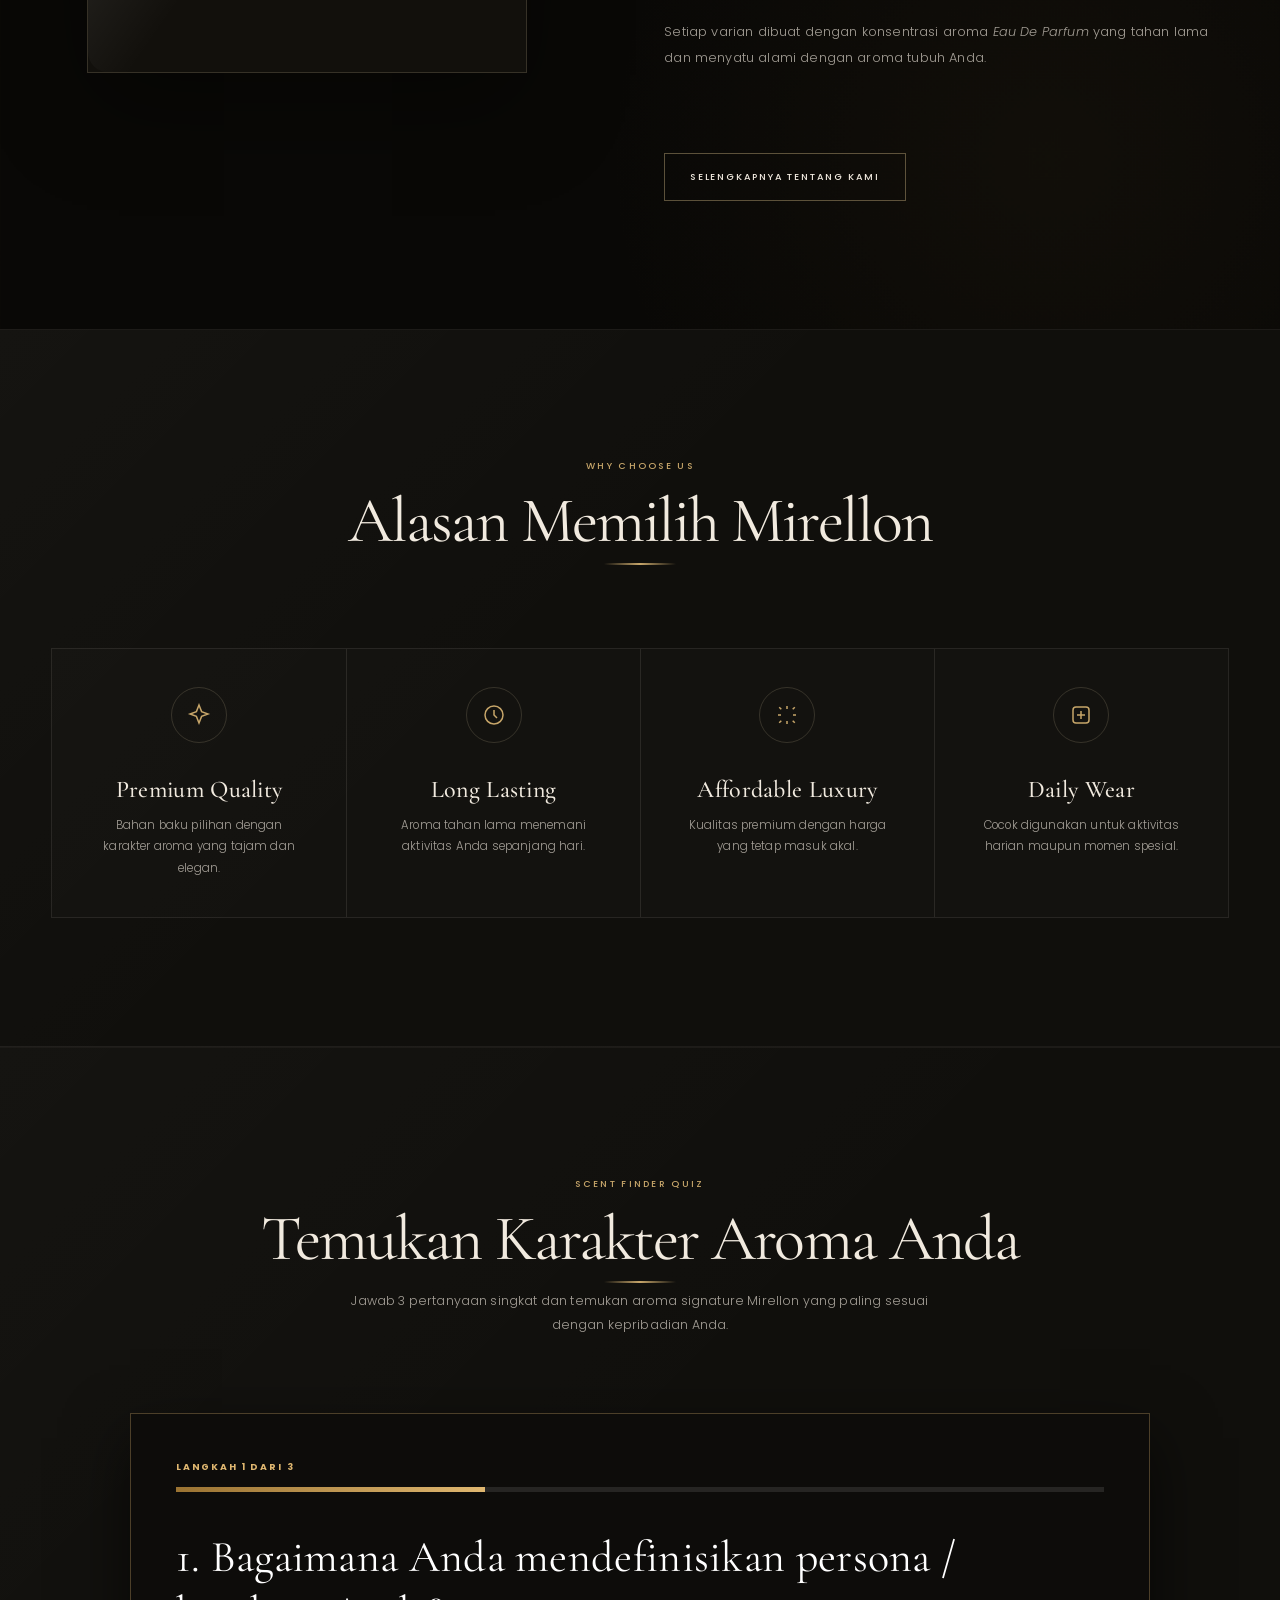
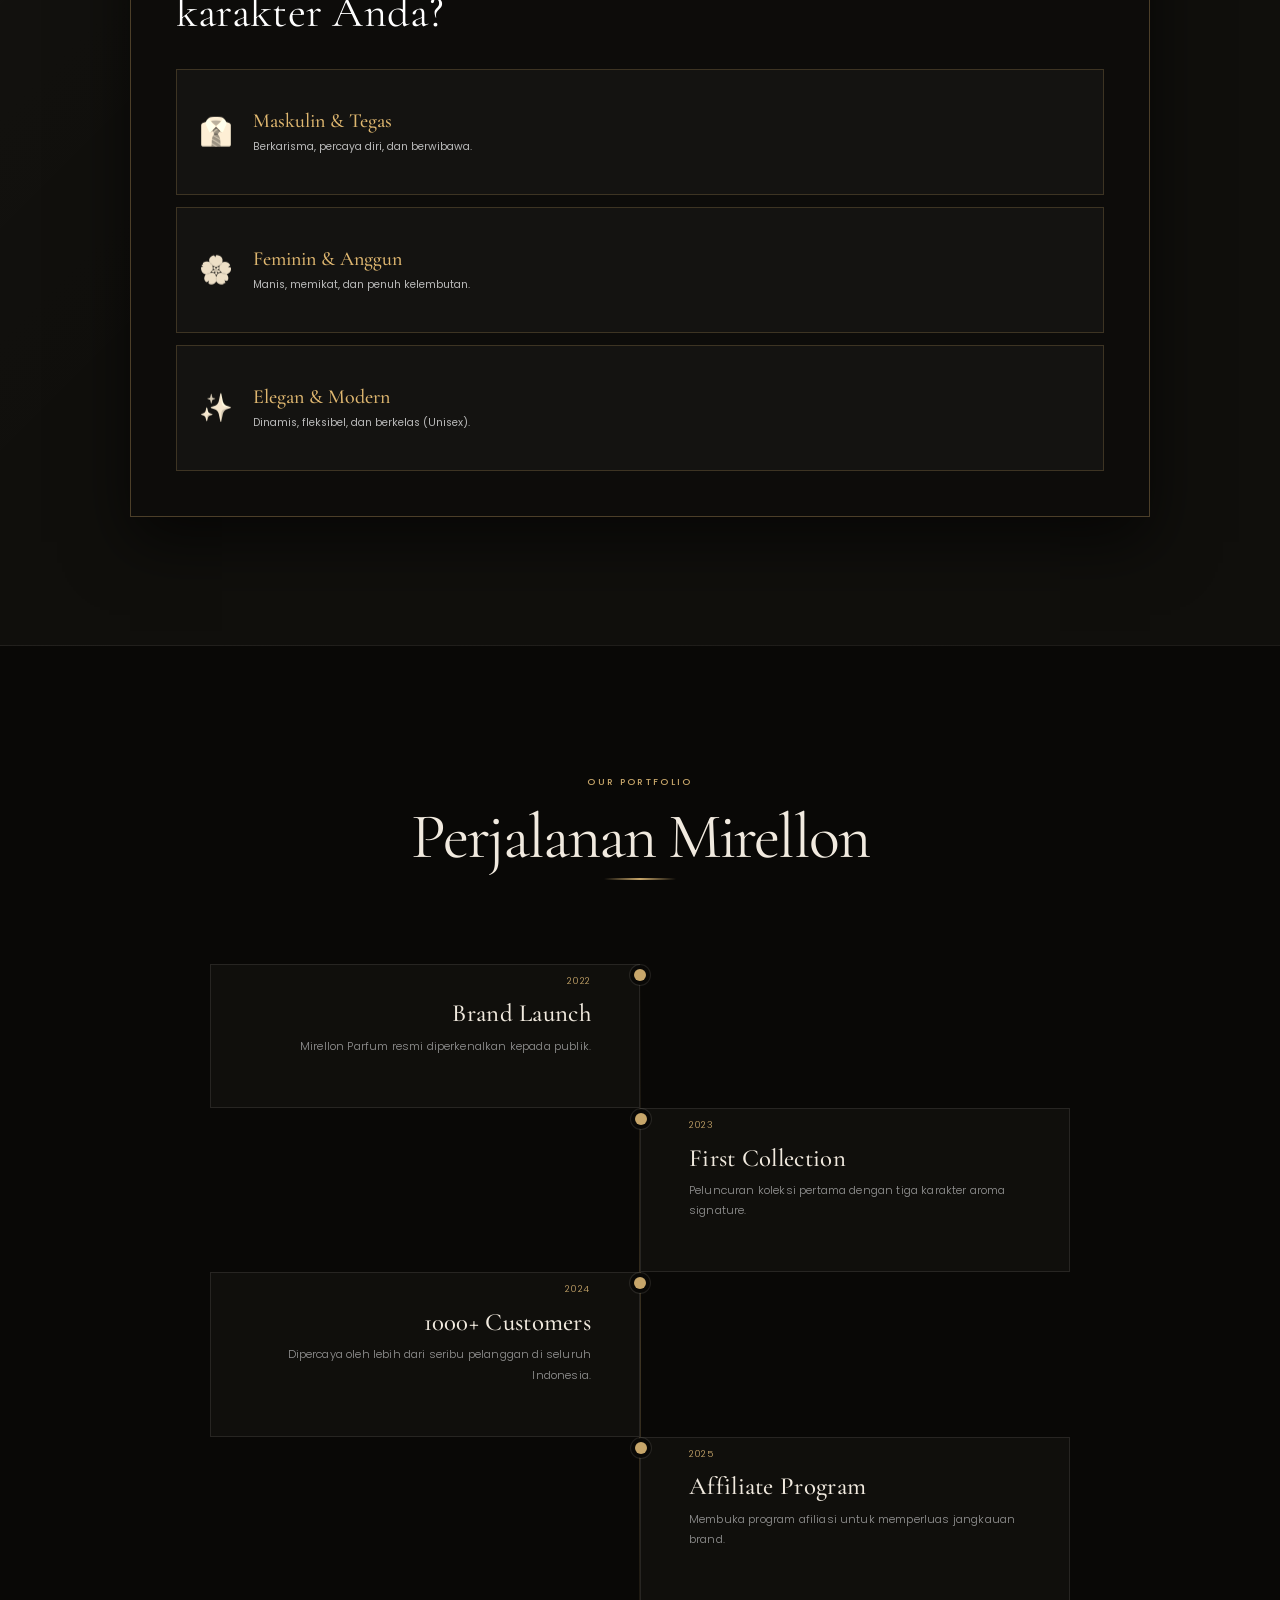
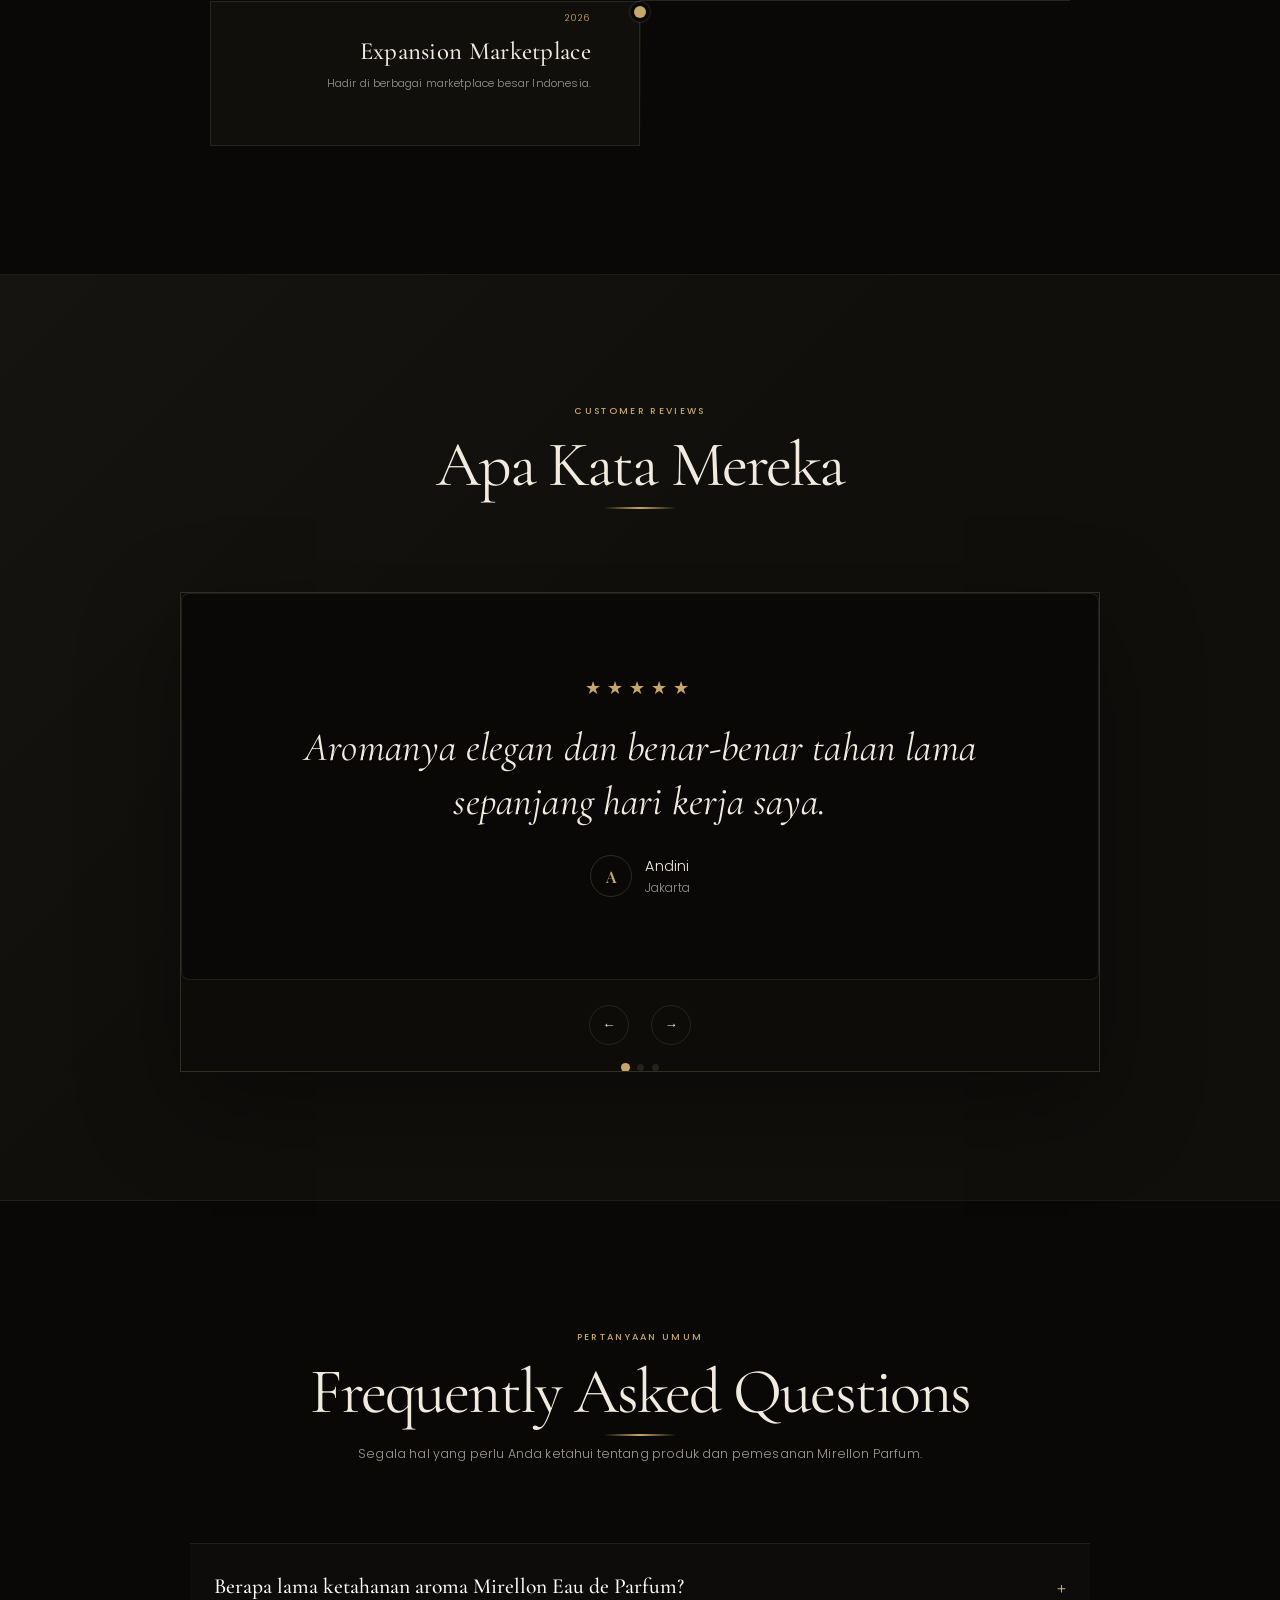
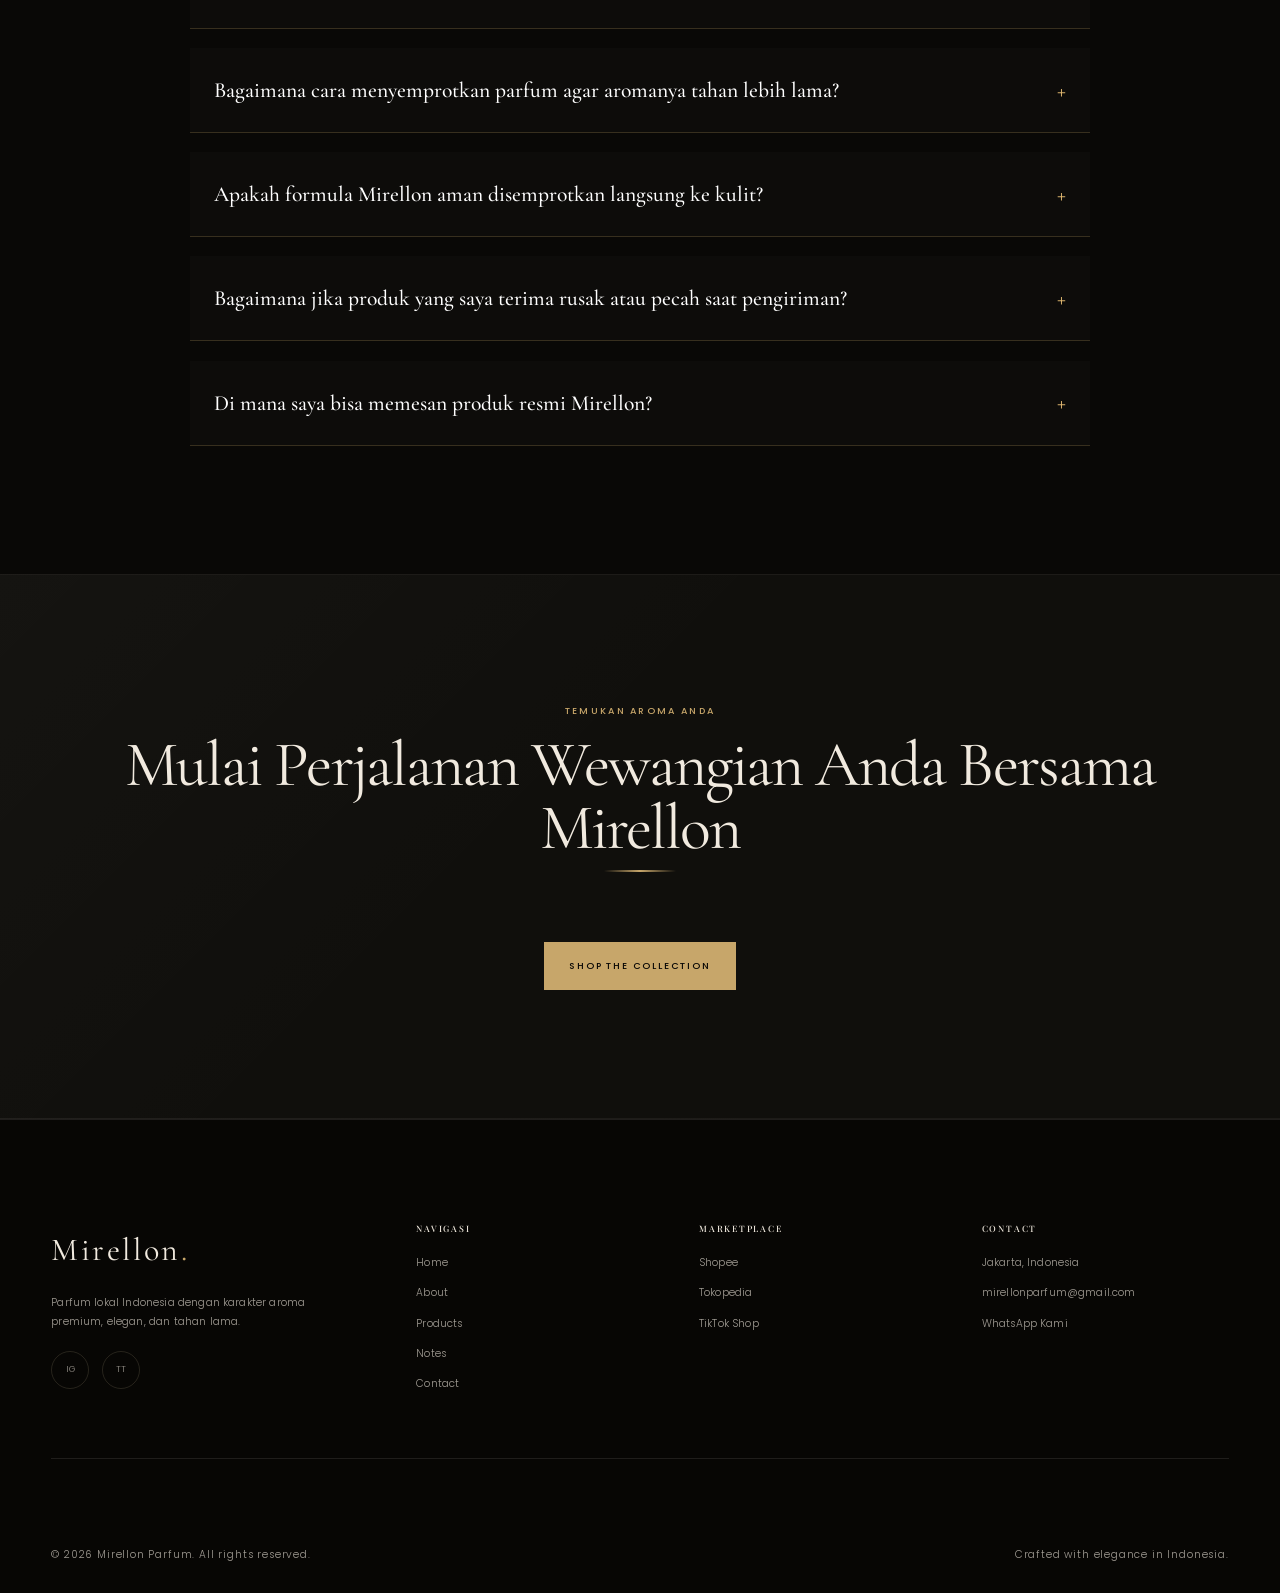
==== commit 6e1b34a0: "Refine hero composition, typography, and vignette gradient" ====
--- a/index.html
+++ b/index.html
@@ -86,16 +86,14 @@
     <section class="hero hero-editorial" id="hero-spotlight">
       <div class="hero-editorial-inner">
         <div class="hero-editorial-copy">
-          <div class="hero-editorial-indicator" aria-hidden="true">
-            <span>MIRELLON / COLLECTION</span>
-          </div>
+          
           <span class="editorial-eyebrow">LUXURY FRAGRANCE COLLECTION</span>
           <h1 class="editorial-title">
             Discover Your<br>
             Signature Scent
           </h1>
           <p class="editorial-desc">
-            Explore our curated collection of elegant fragrances crafted to leave a lasting impression.
+            Explore a curated collection of fragrances crafted to leave a lasting impression.
           </p>
           <div class="editorial-cta-wrap">
             <a href="products.html" class="btn-editorial-outline">
--- a/css/hero.css
+++ b/css/hero.css
@@ -159,12 +159,12 @@
 /* Headline */
 .editorial-title {
   font-family: 'Cormorant Garamond', var(--font-serif);
-  font-size: clamp(2.5rem, 8vw, 4.2rem);
+  font-size: 3.8rem;
   line-height: 1.15;
   font-weight: 300;
   letter-spacing: -0.01em;
   color: var(--color-text-main);
-  margin-bottom: 1.5rem;
+  margin-bottom: 2.2rem;
   opacity: 0;
   animation: fadeUp 1s cubic-bezier(0.16, 1, 0.3, 1) 0.5s forwards;
 }
@@ -175,10 +175,10 @@
   font-size: 1rem;
   font-weight: 300;
   color: #c4c4c4;
-  line-height: 1.8;
+  line-height: 1.7;
   letter-spacing: 0.02em;
   margin-bottom: 3.5rem;
-  max-width: 420px;
+  max-width: 410px;
   opacity: 0;
   animation: fadeUp 1s cubic-bezier(0.16, 1, 0.3, 1) 0.7s forwards;
 }
@@ -187,7 +187,7 @@
 .editorial-cta-wrap {
   display: flex;
   align-items: center;
-  gap: 2.5rem;
+  gap: 3.5rem;
   opacity: 0;
   animation: fadeUp 1s cubic-bezier(0.16, 1, 0.3, 1) 0.9s forwards;
 }
@@ -226,7 +226,7 @@
   font-family: var(--font-sans);
   font-size: 0.8rem;
   letter-spacing: 0.05em;
-  color: var(--color-text-muted);
+  color: rgba(255, 255, 255, 0.45);
   text-decoration: none;
   transition: color 0.3s ease;
   display: inline-flex;
@@ -273,7 +273,7 @@
   width: 100vw;
   height: 100vh;
   object-fit: cover !important;
-  object-position: center bottom !important;
+  object-position: 30% bottom !important;
   opacity: 0;
   transform: scale(1.0);
   max-height: none !important;
@@ -294,9 +294,7 @@
 .editorial-vignette {
   position: absolute;
   inset: 0;
-  background: linear-gradient(to right, rgba(8,8,8,0.85) 0%, rgba(8,8,8,0.4) 40%, transparent 100%),
-              linear-gradient(to bottom, rgba(8,8,8,0.4) 0%, transparent 30%, rgba(8,8,8,0.8) 100%);
-  
+  background: linear-gradient(to right, rgba(5,5,5,0.85) 0%, rgba(5,5,5,0.85) 15%, rgba(5,5,5,0.25) 50%, transparent 80%);
   pointer-events: none;
   z-index: 2;
 }
@@ -356,7 +354,7 @@
   width: 100vw;
   height: 100vh;
   object-fit: cover !important;
-  object-position: center bottom !important;
+  object-position: 30% bottom !important;
   opacity: 0;
   transform: scale(1.0);
   max-height: none !important;
@@ -380,12 +378,12 @@
 
   .editorial-title {
   font-family: 'Cormorant Garamond', var(--font-serif);
-  font-size: clamp(2.5rem, 8vw, 4.2rem);
+  font-size: clamp(2.5rem, 8vw, 3.8rem);
   line-height: 1.15;
   font-weight: 300;
   letter-spacing: -0.01em;
   color: var(--color-text-main);
-  margin-bottom: 1.5rem;
+  margin-bottom: 2.2rem;
   opacity: 0;
   animation: fadeUp 1s cubic-bezier(0.16, 1, 0.3, 1) 0.5s forwards;
 }
@@ -393,6 +391,7 @@
   .editorial-cta-wrap {
     flex-direction: column;
     justify-content: center;
+    gap: 1.5rem;
   }
 
   .btn-editorial-outline {
@@ -412,12 +411,12 @@
 @media (max-width: 768px) {
   .editorial-title {
   font-family: 'Cormorant Garamond', var(--font-serif);
-  font-size: clamp(2.5rem, 8vw, 4.2rem);
+  font-size: clamp(2.5rem, 8vw, 3.2rem);
   line-height: 1.15;
   font-weight: 300;
   letter-spacing: -0.01em;
   color: var(--color-text-main);
-  margin-bottom: 1.5rem;
+  margin-bottom: 2.2rem;
   opacity: 0;
   animation: fadeUp 1s cubic-bezier(0.16, 1, 0.3, 1) 0.5s forwards;
 }
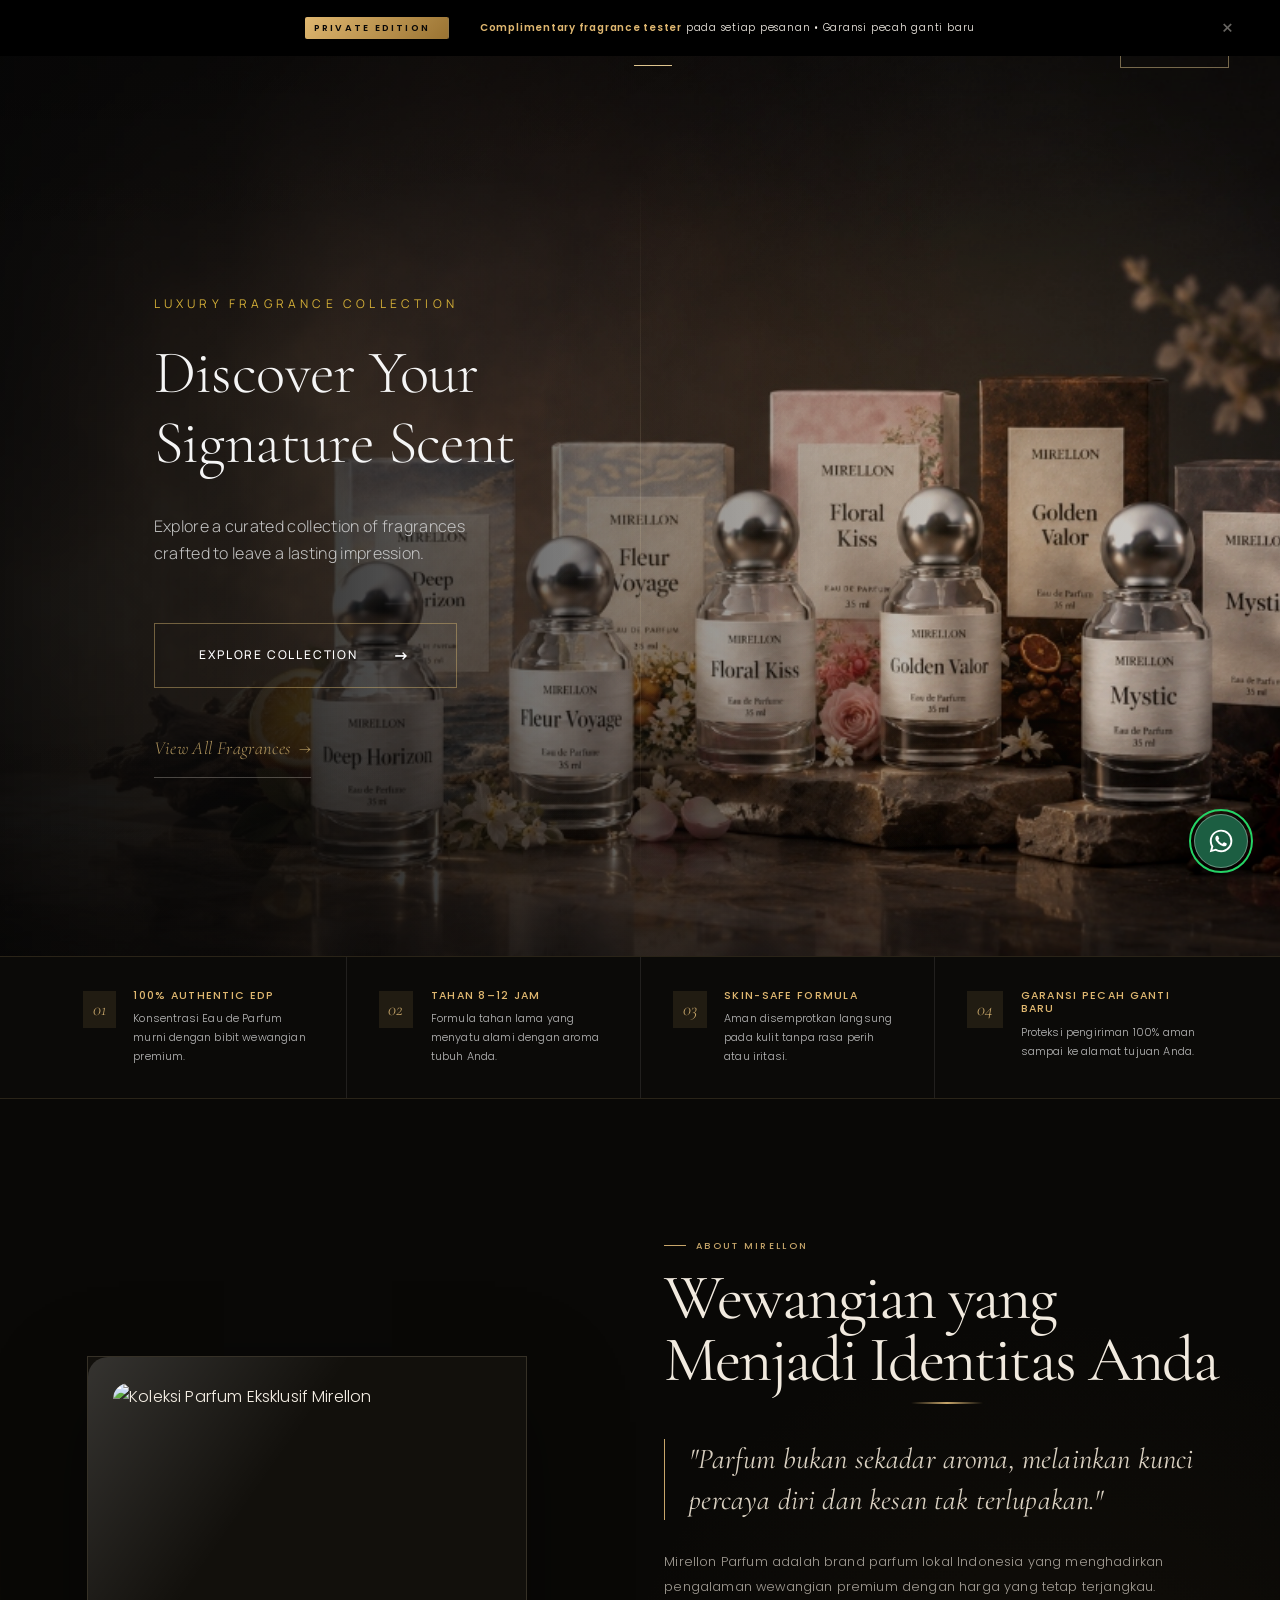
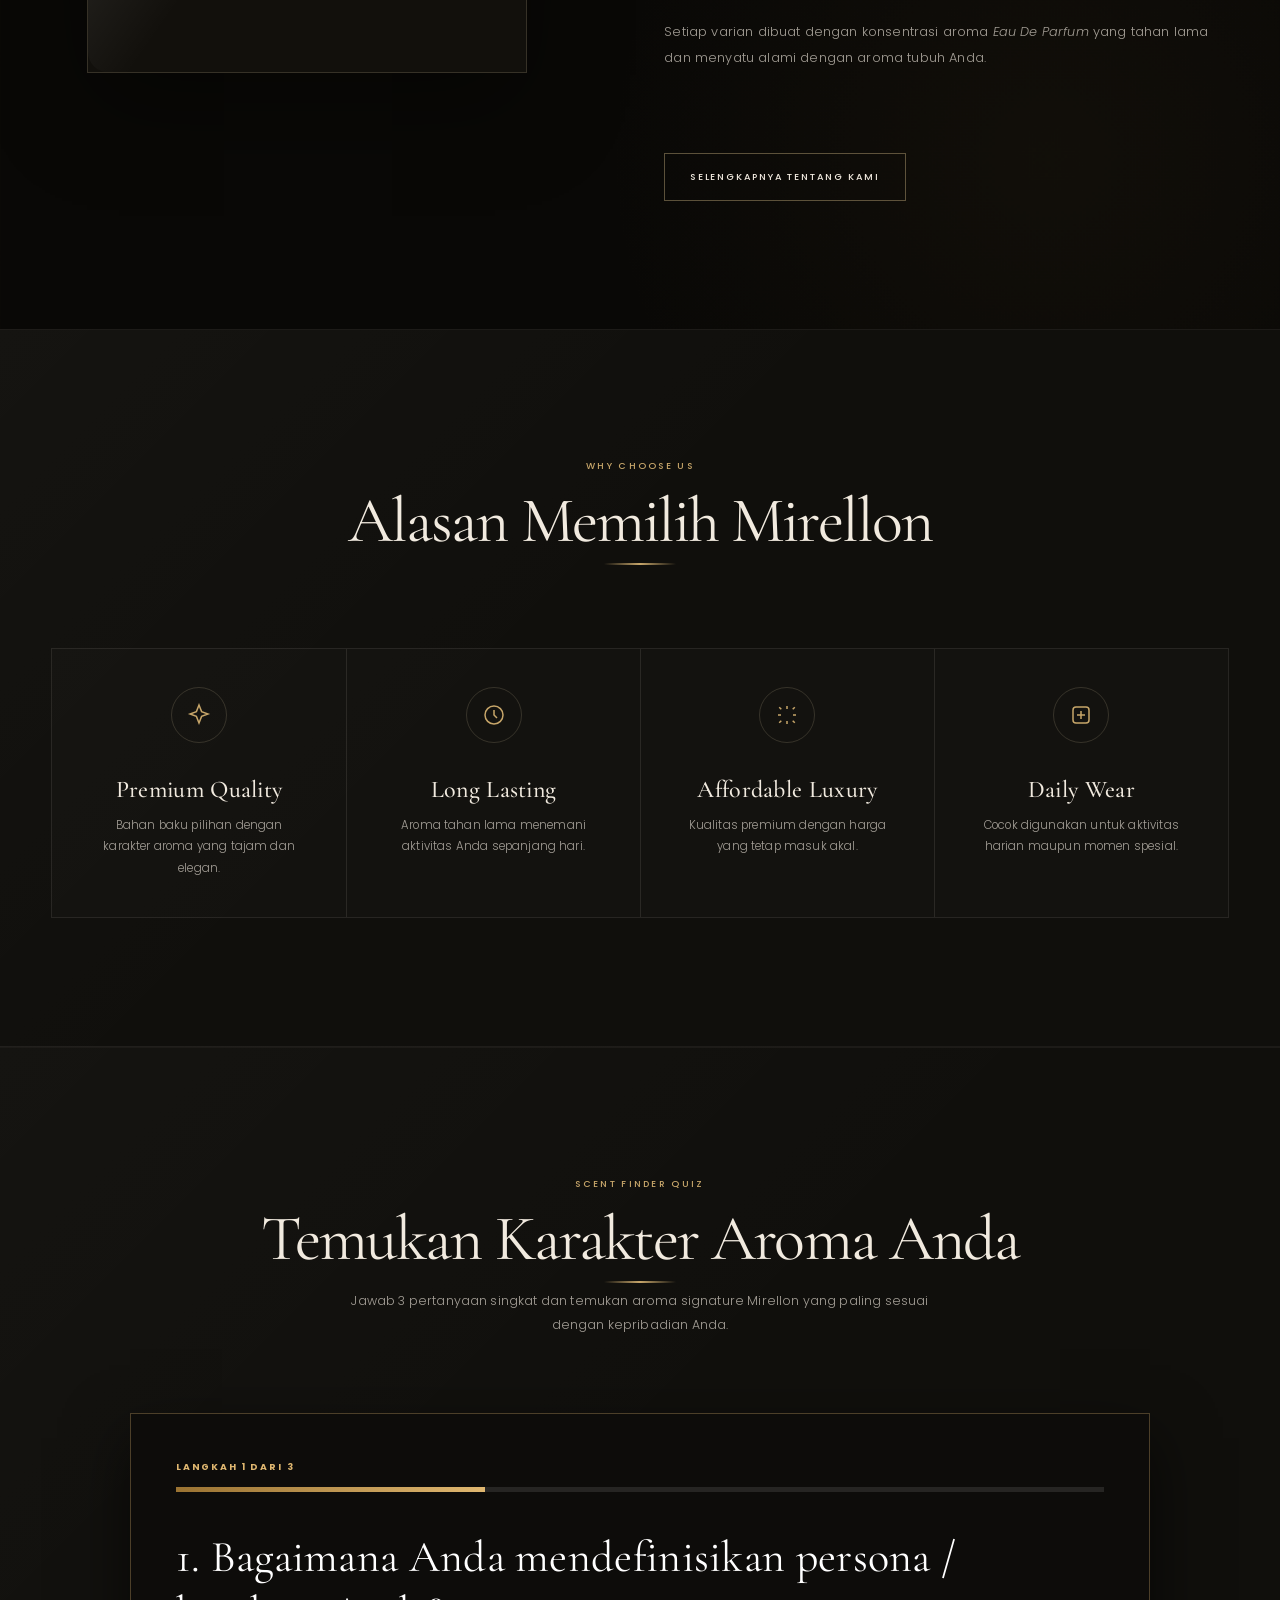
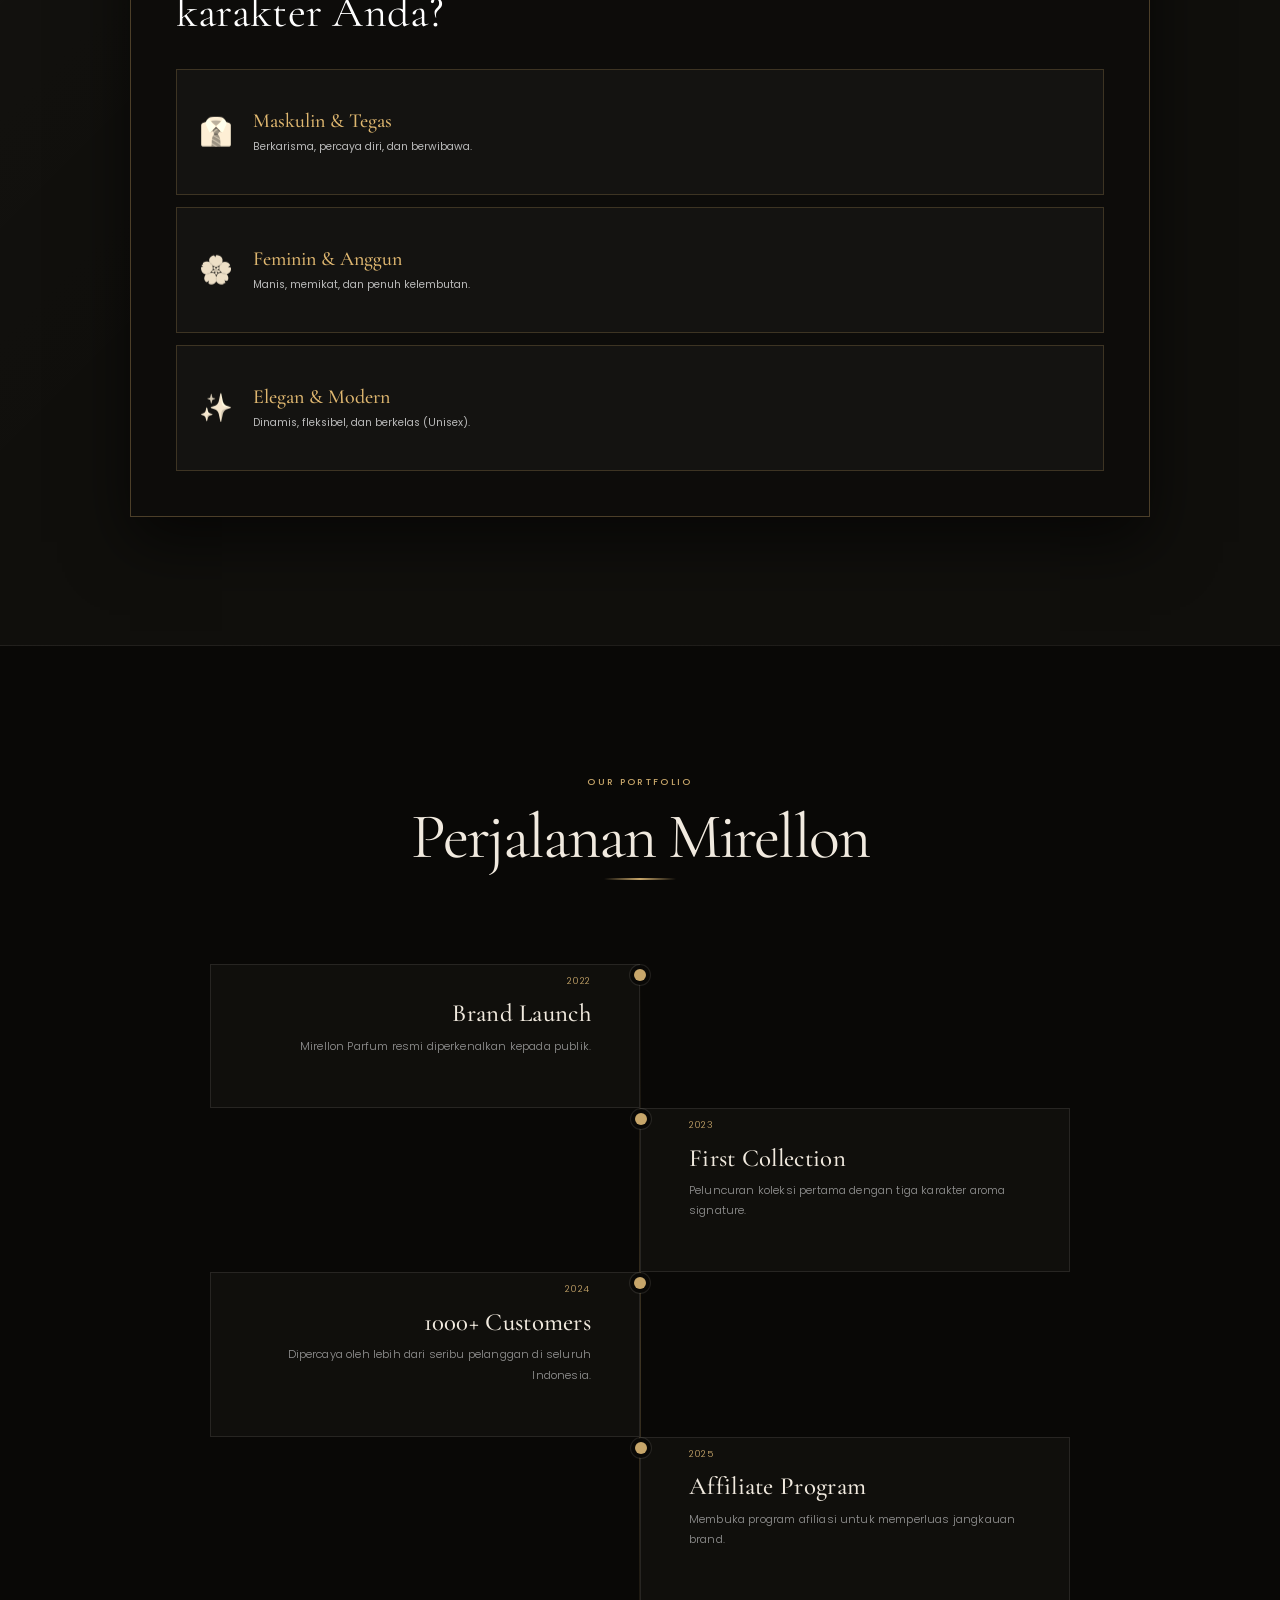
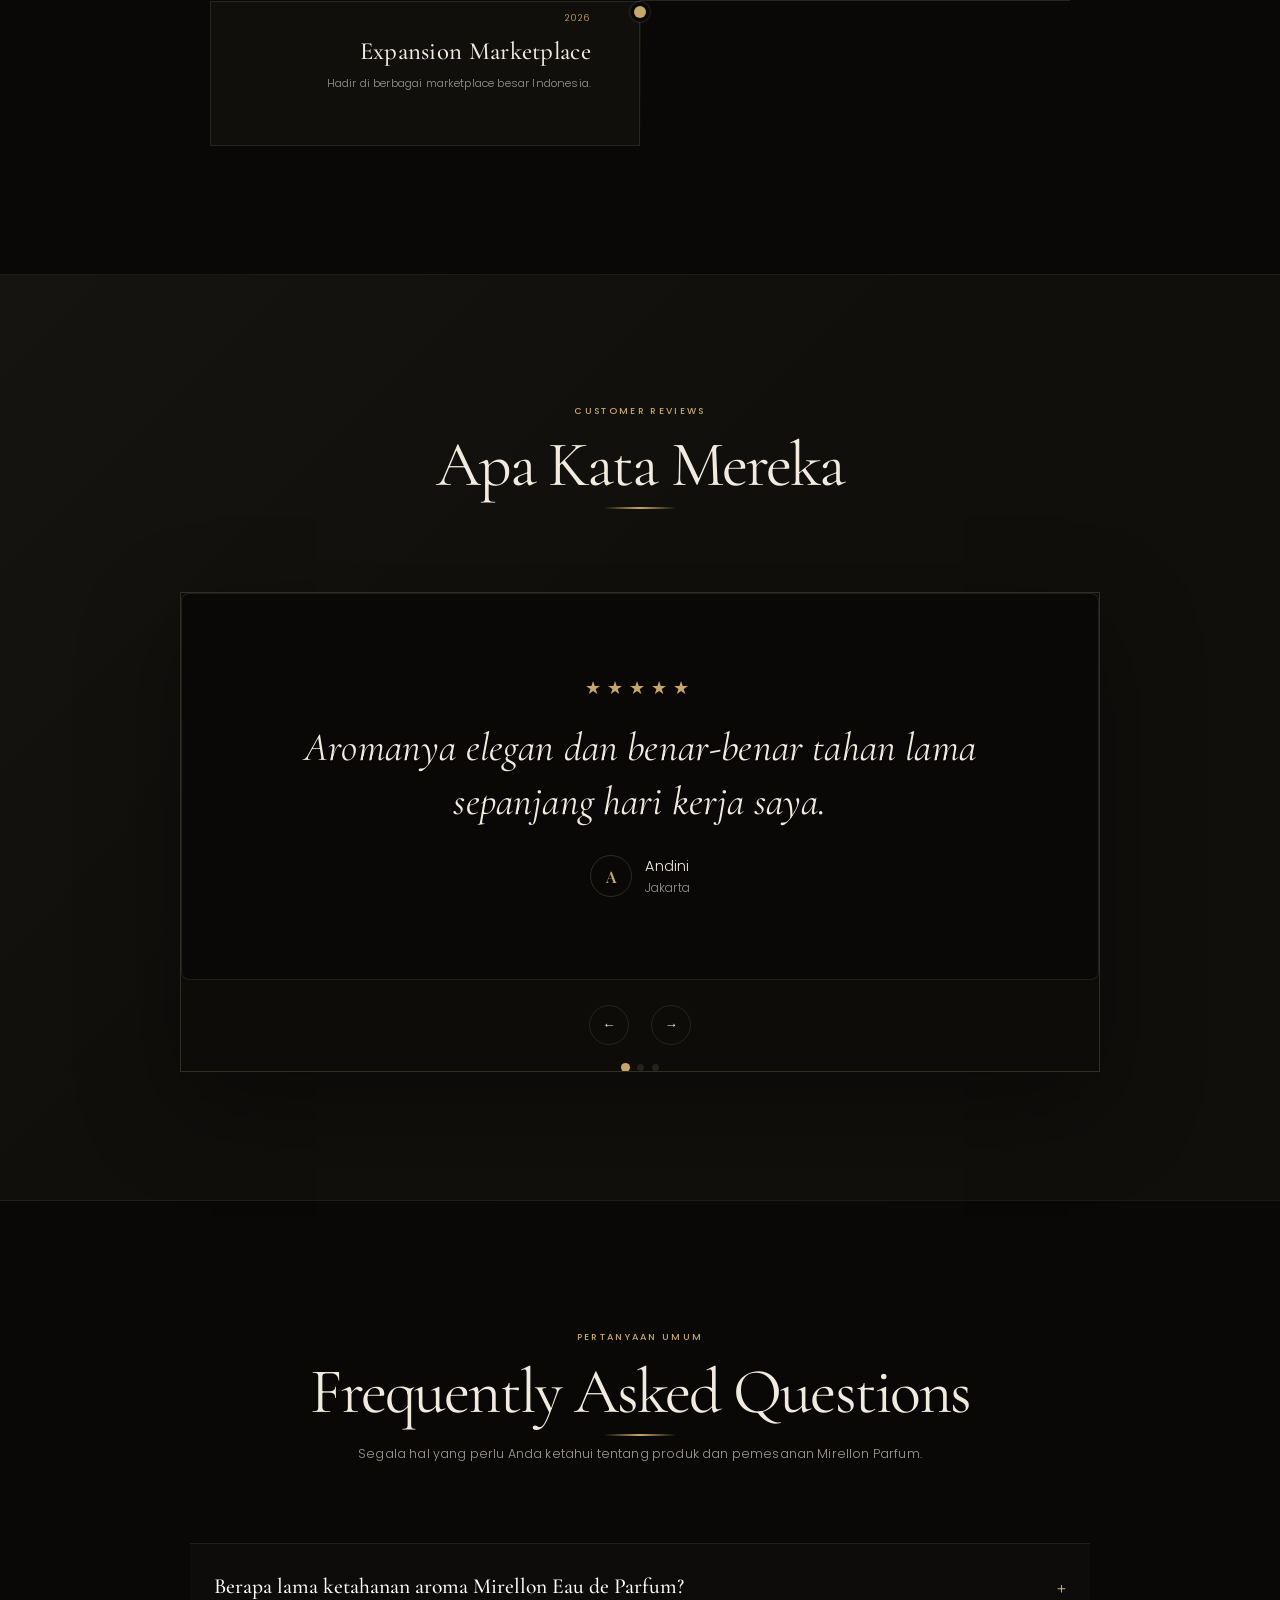
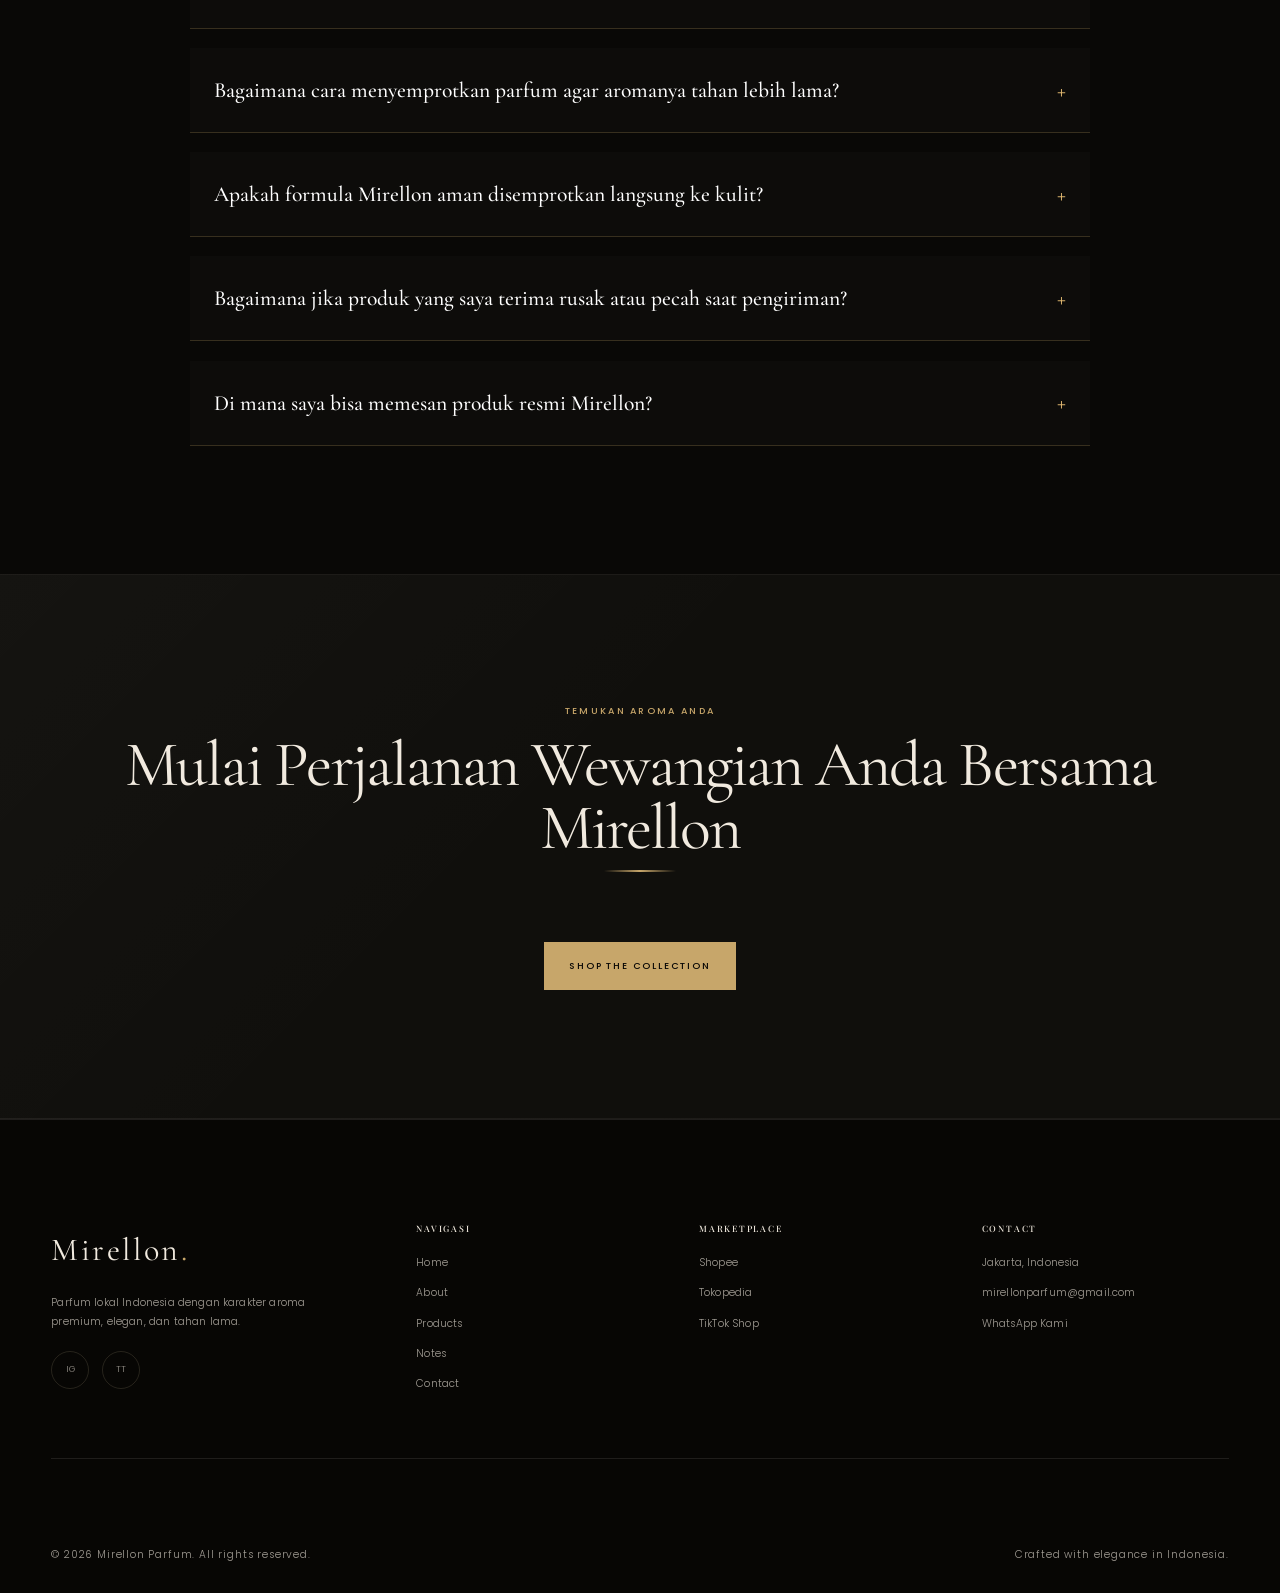
==== commit c27d0760: "Fine-tune hero layout to exactly match mockup" ====
--- a/index.html
+++ b/index.html
@@ -93,7 +93,7 @@
             Signature Scent
           </h1>
           <p class="editorial-desc">
-            Explore a curated collection of fragrances crafted to leave a lasting impression.
+            Explore a curated collection of fragrances<br>crafted to leave a lasting impression.
           </p>
           <div class="editorial-cta-wrap">
             <a href="products.html" class="btn-editorial-outline">
--- a/css/premium.css
+++ b/css/premium.css
@@ -1219,23 +1219,25 @@
 
 .info-item {
   position: relative;
-  max-width: 590px;
-  padding: clamp(2rem, 4vw, 4.25rem);
-  border: 1px solid var(--atelier-line);
-  border-radius: 0;
-  background: rgba(12, 11, 8, 0.72);
-  box-shadow: var(--atelier-shadow);
-  backdrop-filter: blur(22px);
+  max-width: 600px;
+  padding: clamp(2.5rem, 5vw, 5rem);
+  border: 1px solid rgba(255, 255, 255, 0.05);
+  border-radius: 0;
+  background: rgba(10, 10, 10, 0.4);
+  box-shadow: 0 30px 60px rgba(0,0,0,0.5);
+  backdrop-filter: blur(30px);
+  -webkit-backdrop-filter: blur(30px);
 }
 
 .info-item::before {
   position: absolute;
   top: 0;
-  left: clamp(2rem, 4vw, 4.25rem);
-  width: 4rem;
+  left: 0;
+  width: 100%;
   height: 1px;
-  background: var(--atelier-gold-bright);
+  background: linear-gradient(90deg, rgba(200, 169, 106, 0.8), transparent);
   content: "";
+  opacity: 0.6;
 }
 
 .wheel-collection {
@@ -1250,61 +1252,72 @@
 }
 
 .wheel-title {
-  margin: 1rem 0 0.15rem;
-  font-family: "Cormorant Garamond", var(--font-display);
-  font-size: clamp(3.4rem, 6vw, 5.8rem);
+  margin: 1.5rem 0 0.5rem;
+  font-family: "Cormorant Garamond", var(--font-display);
+  font-size: clamp(3.2rem, 5.5vw, 5.5rem);
+  font-weight: 300;
+  line-height: 0.95;
+  letter-spacing: -0.02em;
+  color: #fff;
+}
+
+.wheel-family {
+  margin: 0 0 1.8rem;
+  font-family: var(--font-sans);
+  font-size: 0.75rem;
   font-weight: 400;
-  line-height: 0.88;
-  letter-spacing: -0.045em;
-}
-
-.wheel-family {
-  margin: 0.85rem 0 1.5rem;
-  font-family: "Cormorant Garamond", var(--font-display);
-  font-size: 1.15rem;
-  font-style: italic;
-  color: var(--atelier-gold-bright);
+  letter-spacing: 0.25em;
+  text-transform: uppercase;
+  color: rgba(200, 169, 106, 0.9);
 }
 
 .wheel-desc {
-  max-width: 480px;
-  margin-bottom: 1.8rem;
-  font-size: 0.72rem;
-  line-height: 1.9;
-  color: rgba(241, 234, 223, 0.58);
+  max-width: 500px;
+  margin-bottom: 2.5rem;
+  font-size: 0.9rem;
+  line-height: 1.8;
+  color: rgba(255, 255, 255, 0.65);
+  font-weight: 300;
 }
 
 .wheel-notes {
   display: grid;
   grid-template-columns: repeat(3, 1fr);
-  margin-bottom: 1.75rem;
-  border-block: 1px solid var(--atelier-line-soft);
+  gap: 1.5rem;
+  margin-bottom: 2.5rem;
+  padding: 1.5rem 0;
+  border-top: 1px solid rgba(255,255,255,0.08);
+  border-bottom: 1px solid rgba(255,255,255,0.08);
 }
 
 .wheel-notes > span {
   display: flex;
   flex-direction: column;
-  gap: 0.28rem;
-  padding: 0.85rem 0.65rem 0.85rem 0;
+  gap: 0.5rem;
+  padding: 0;
 }
 
 .wheel-notes > span + span {
-  padding-left: 0.85rem;
-  border-left: 1px solid var(--atelier-line-soft);
+  padding-left: 0;
+  border-left: none;
 }
 
 .wheel-notes small,
 .wheel-purchase-row small {
-  font-size: 0.49rem;
-  letter-spacing: 0.18em;
-  color: rgba(241, 234, 223, 0.36);
+  font-family: var(--font-sans);
+  font-size: 0.55rem;
+  letter-spacing: 0.25em;
+  font-weight: 500;
+  color: rgba(255,255,255,0.4);
+  text-transform: uppercase;
 }
 
 .wheel-notes strong {
   font-family: "Cormorant Garamond", var(--font-display);
-  font-size: 0.96rem;
-  font-weight: 500;
-  color: var(--atelier-cream);
+  font-size: 1.1rem;
+  font-weight: 400;
+  line-height: 1.4;
+  color: #fff;
 }
 
 .wheel-purchase-row {
@@ -1316,43 +1329,61 @@
 }
 
 .wheel-price {
-  margin: 0.15rem 0 0;
-  font-family: "Cormorant Garamond", var(--font-display);
-  font-size: 1.65rem;
-  color: var(--atelier-gold-bright);
+  margin: 0;
+  font-family: var(--font-sans);
+  font-size: 1.6rem;
+  font-weight: 300;
+  letter-spacing: 0.05em;
+  color: #fff;
 }
 
 .wheel-longevity {
   margin: 0;
-  padding: 0;
-  border: 0;
-  border-radius: 0;
-  background: transparent;
-  font-size: 0.52rem;
-  letter-spacing: 0.14em;
-  color: rgba(241, 234, 223, 0.4);
+  font-family: var(--font-sans);
+  font-size: 0.6rem;
+  letter-spacing: 0.2em;
+  color: rgba(255,255,255,0.4);
+  text-transform: uppercase;
 }
 
 .wheel-actions {
   display: flex;
   align-items: center;
-  gap: 1.25rem;
+  gap: 2rem;
 }
 
 .wheel-buy-btn {
   width: auto;
-  min-width: 235px;
-  justify-content: space-between;
-  border-radius: 0;
+  min-width: 240px;
+  justify-content: center;
+  border-radius: 0;
+  background: transparent;
+  color: #fff;
+  border: 1px solid rgba(255,255,255,0.25);
+  font-family: var(--font-sans);
+  font-size: 0.75rem;
+  letter-spacing: 0.15em;
+  text-transform: uppercase;
+  transition: all 0.3s ease;
+  padding: 1rem 1.5rem;
+}
+.wheel-buy-btn:hover {
+  background: #fff;
+  color: #000;
+  border-color: #fff;
 }
 
 .wheel-consult-link {
-  padding-block: 0.55rem;
-  border-bottom: 1px solid rgba(241, 234, 223, 0.24);
-  font-family: "Cormorant Garamond", var(--font-display);
-  font-size: 0.95rem;
+  font-family: "Cormorant Garamond", var(--font-display);
+  font-size: 1.1rem;
   font-style: italic;
-  color: rgba(241, 234, 223, 0.62);
+  color: rgba(255, 255, 255, 0.4);
+  text-decoration: none;
+  transition: color 0.3s ease;
+}
+.wheel-consult-link:hover {
+  color: #fff;
+  border-bottom: none;
 }
 
 .wheel-consult-link:hover {
@@ -1751,6 +1782,7 @@
 
   .info-item {
     max-width: 100%;
+    padding: 2rem;
   }
 
   .notes-grid {
@@ -1833,22 +1865,32 @@
   }
 
   .wheel-title {
-    font-size: clamp(3rem, 16vw, 4.5rem);
+    font-size: clamp(3rem, 12vw, 4rem);
   }
 
   .wheel-actions {
+    flex-direction: column;
     align-items: stretch;
-    flex-direction: column;
-    gap: 0.7rem;
+    gap: 1rem;
   }
 
   .wheel-buy-btn {
     width: 100%;
   }
+.wheel-buy-btn:hover {
+  background: #fff;
+  color: #000;
+  border-color: #fff;
+}
 
   .wheel-consult-link {
-    align-self: flex-start;
-  }
+    align-self: center;
+    margin-top: 0.5rem;
+  }
+.wheel-consult-link:hover {
+  color: #fff;
+  border-bottom: none;
+}
 
   .pyramid-tiers-nav {
     flex-direction: column;
@@ -1866,7 +1908,7 @@
 
 @media (max-width: 440px) {
   .wheel-notes strong {
-    font-size: 0.8rem;
+    font-size: 0.9rem;
   }
 
   .wheel-purchase-row {
@@ -1878,3 +1920,7 @@
     grid-template-columns: 1fr;
   }
 }
+
+.img-item.active img {
+  filter: drop-shadow(0 20px 40px rgba(199, 166, 106, 0.15)) drop-shadow(0 0 100px rgba(199, 166, 106, 0.05));
+}
--- a/css/hero.css
+++ b/css/hero.css
@@ -178,7 +178,7 @@
   line-height: 1.7;
   letter-spacing: 0.02em;
   margin-bottom: 3.5rem;
-  max-width: 410px;
+  max-width: 500px;
   opacity: 0;
   animation: fadeUp 1s cubic-bezier(0.16, 1, 0.3, 1) 0.7s forwards;
 }
@@ -187,7 +187,7 @@
 .editorial-cta-wrap {
   display: flex;
   align-items: center;
-  gap: 3.5rem;
+  gap: 2rem;
   opacity: 0;
   animation: fadeUp 1s cubic-bezier(0.16, 1, 0.3, 1) 0.9s forwards;
 }
@@ -195,23 +195,24 @@
 .btn-editorial-outline {
   display: inline-flex;
   align-items: center;
-  gap: 1rem;
-  padding: 1rem 2rem;
-  border: 1px solid rgba(255,255,255,0.2);
-  border-radius: 2px;
+  gap: 2.2rem;
+  padding: 1.1rem 2.8rem;
+  border: 1px solid rgba(200, 169, 106, 0.5);
+  border-radius: 0;
   background: transparent;
-  color: var(--color-text-main);
+  color: #fff;
   font-family: var(--font-sans);
-  font-size: 0.8rem;
-  letter-spacing: 0.1em;
+  font-size: 0.75rem;
+  font-weight: 500;
+  letter-spacing: 0.15em;
   text-transform: uppercase;
   text-decoration: none;
   transition: all 0.4s ease;
 }
 
 .btn-editorial-outline:hover {
-  background: rgba(255,255,255,0.05);
-  border-color: rgba(255,255,255,0.5);
+  background: rgba(200, 169, 106, 0.1);
+  border-color: rgba(200, 169, 106, 0.8);
 }
 
 .btn-editorial-outline .editorial-arrow {
@@ -223,10 +224,11 @@
 }
 
 .editorial-text-link {
-  font-family: var(--font-sans);
-  font-size: 0.8rem;
-  letter-spacing: 0.05em;
-  color: rgba(255, 255, 255, 0.45);
+  font-family: 'Cormorant Garamond', var(--font-serif);
+  font-size: 1.15rem;
+  font-style: italic;
+  letter-spacing: 0.02em;
+  color: rgba(200, 169, 106, 0.85);
   text-decoration: none;
   transition: color 0.3s ease;
   display: inline-flex;
@@ -235,7 +237,7 @@
 }
 
 .editorial-text-link:hover {
-  color: var(--color-text-main);
+  color: rgba(200, 169, 106, 1);
 }
 .editorial-text-link span {
   transition: transform 0.3s ease;
@@ -273,7 +275,7 @@
   width: 100vw;
   height: 100vh;
   object-fit: cover !important;
-  object-position: 30% bottom !important;
+  object-position: 45% bottom !important;
   opacity: 0;
   transform: scale(1.0);
   max-height: none !important;
@@ -294,7 +296,7 @@
 .editorial-vignette {
   position: absolute;
   inset: 0;
-  background: linear-gradient(to right, rgba(5,5,5,0.85) 0%, rgba(5,5,5,0.85) 15%, rgba(5,5,5,0.25) 50%, transparent 80%);
+  background: linear-gradient(to right, rgba(8,8,8,0.95) 0%, rgba(8,8,8,0.85) 18%, rgba(8,8,8,0.4) 45%, transparent 75%);
   pointer-events: none;
   z-index: 2;
 }
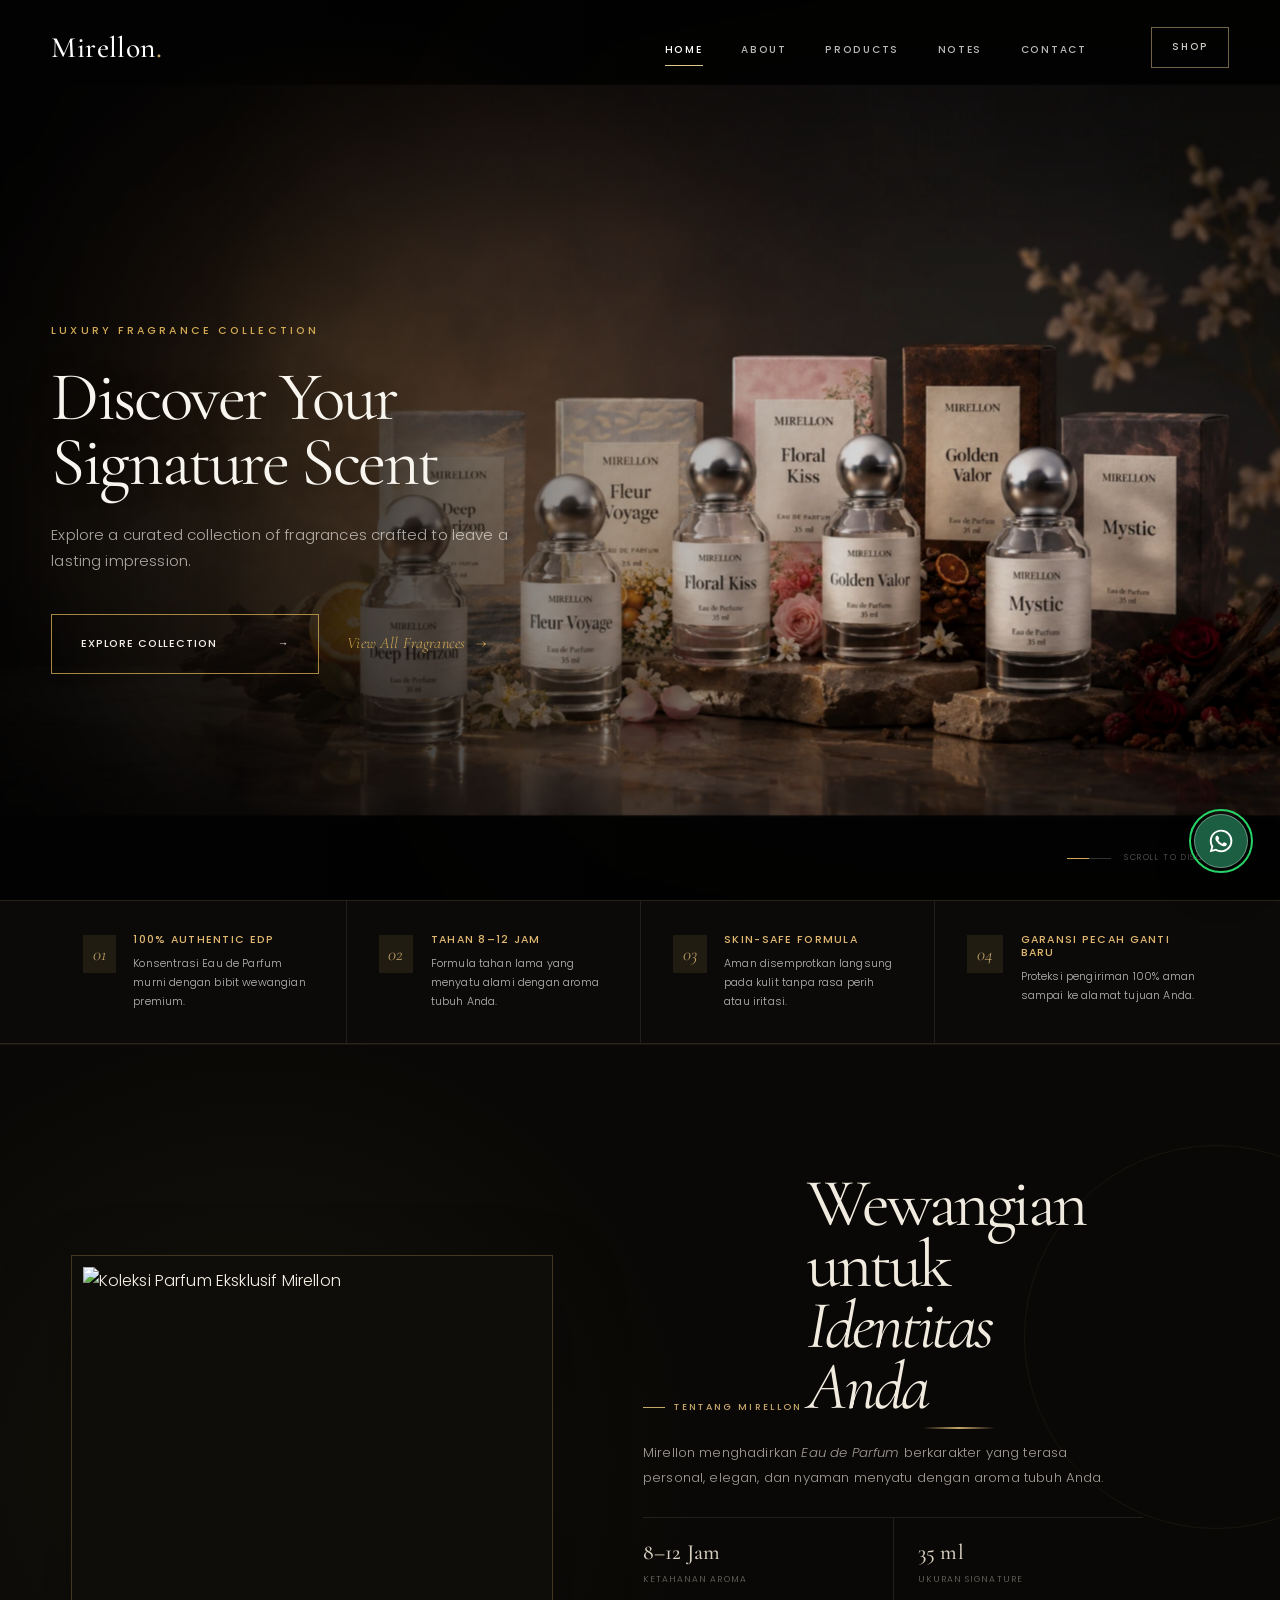
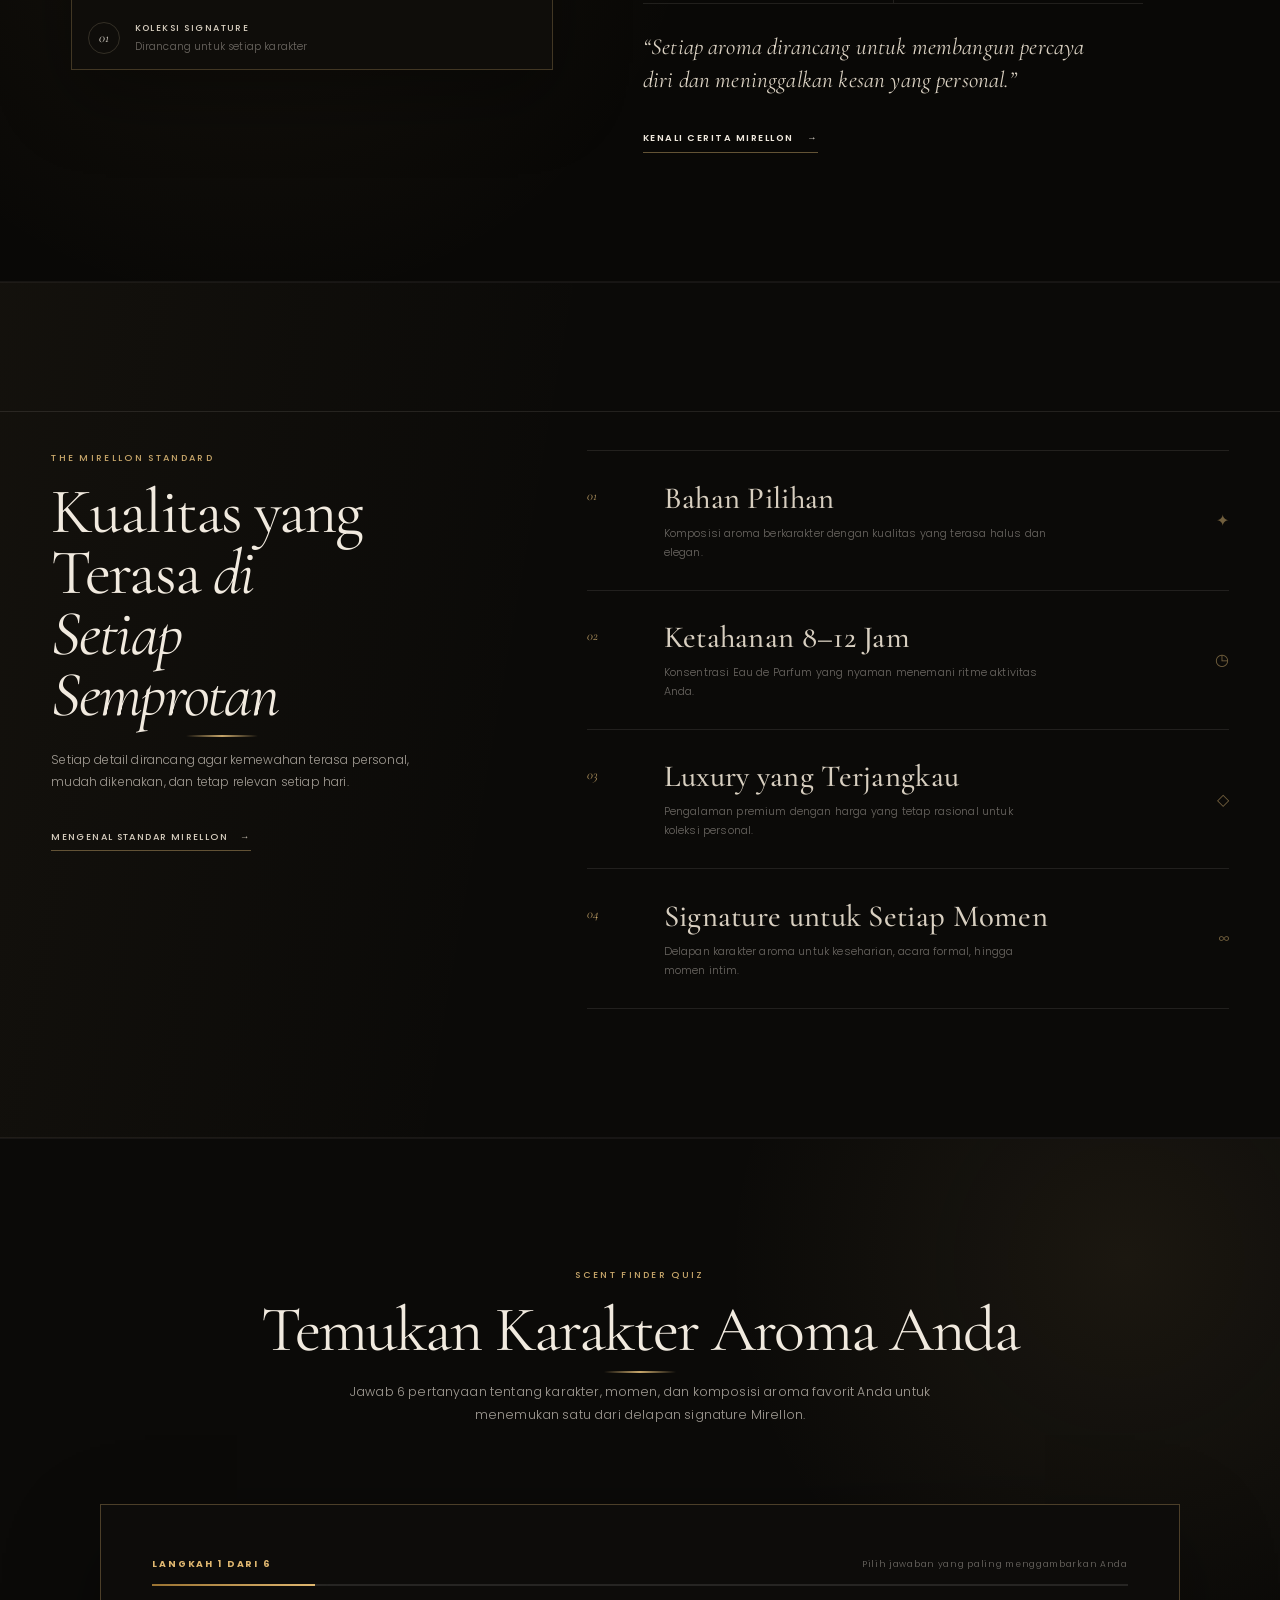
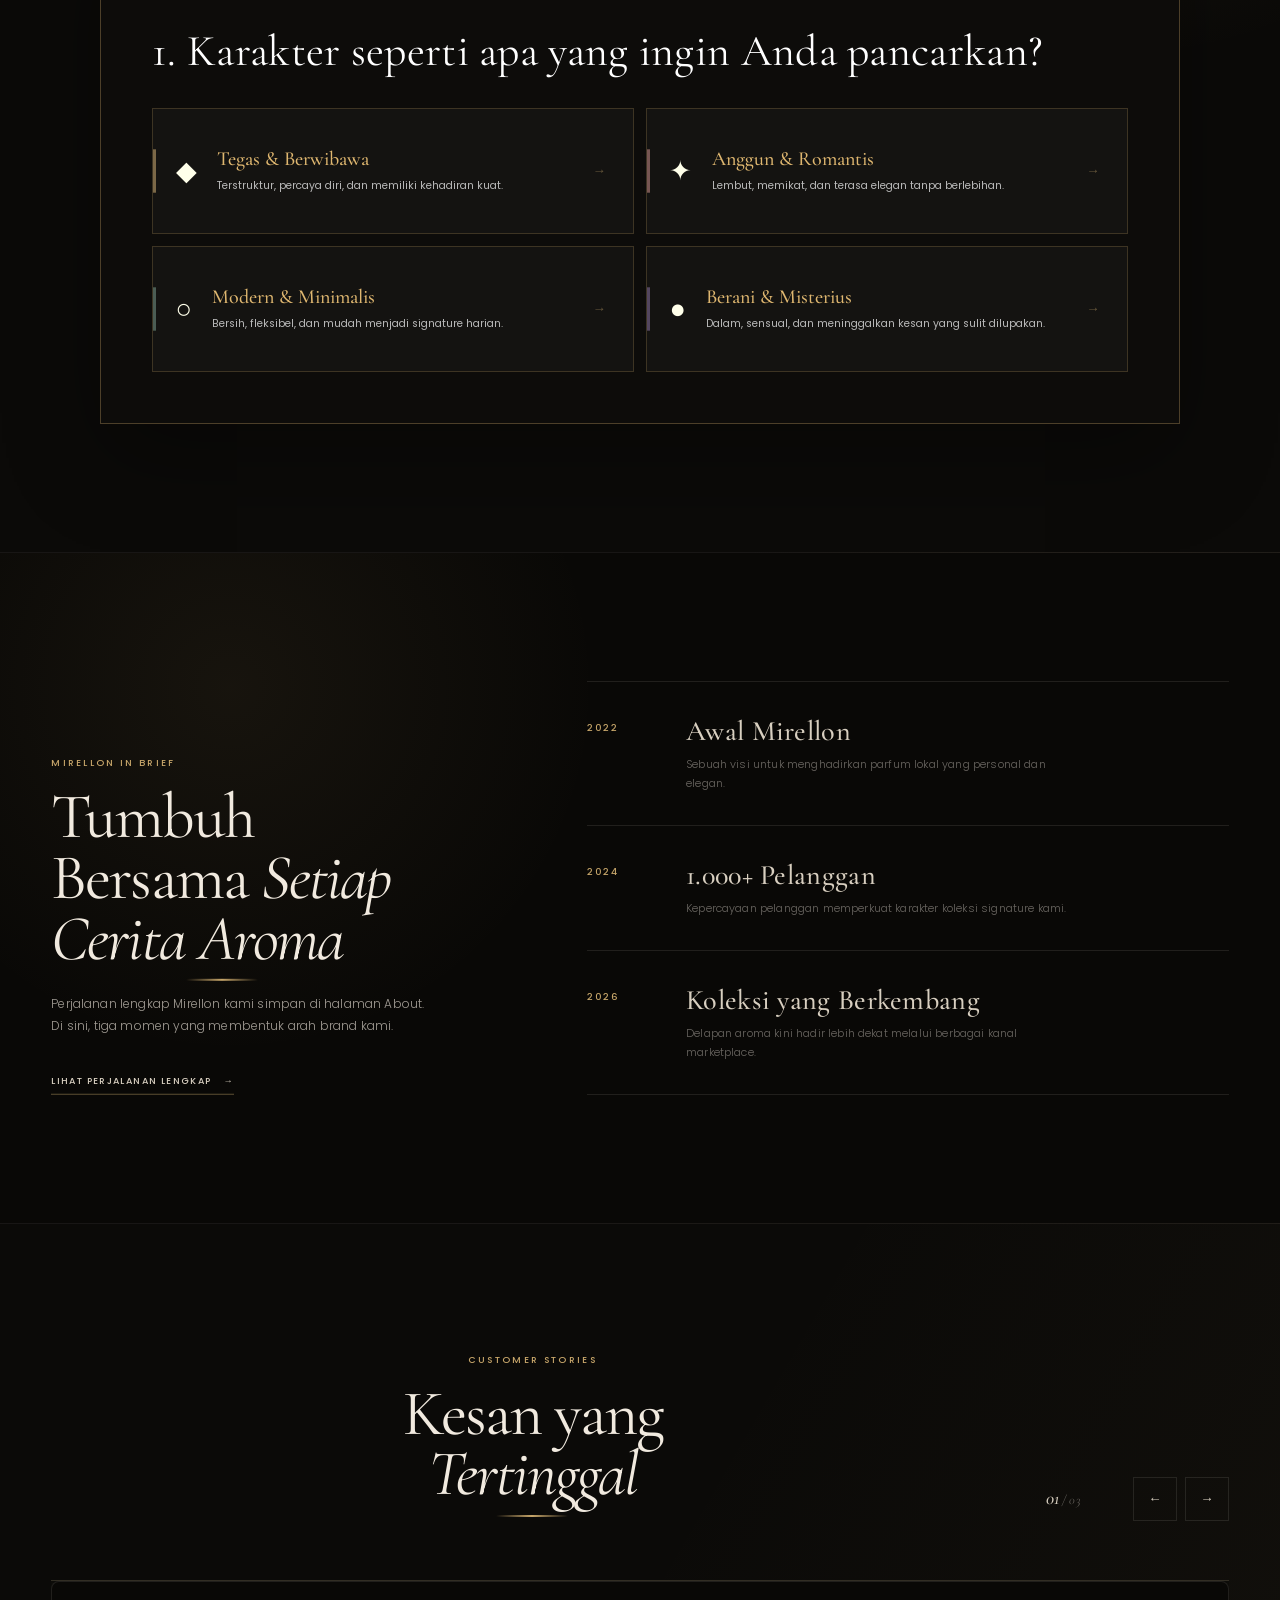
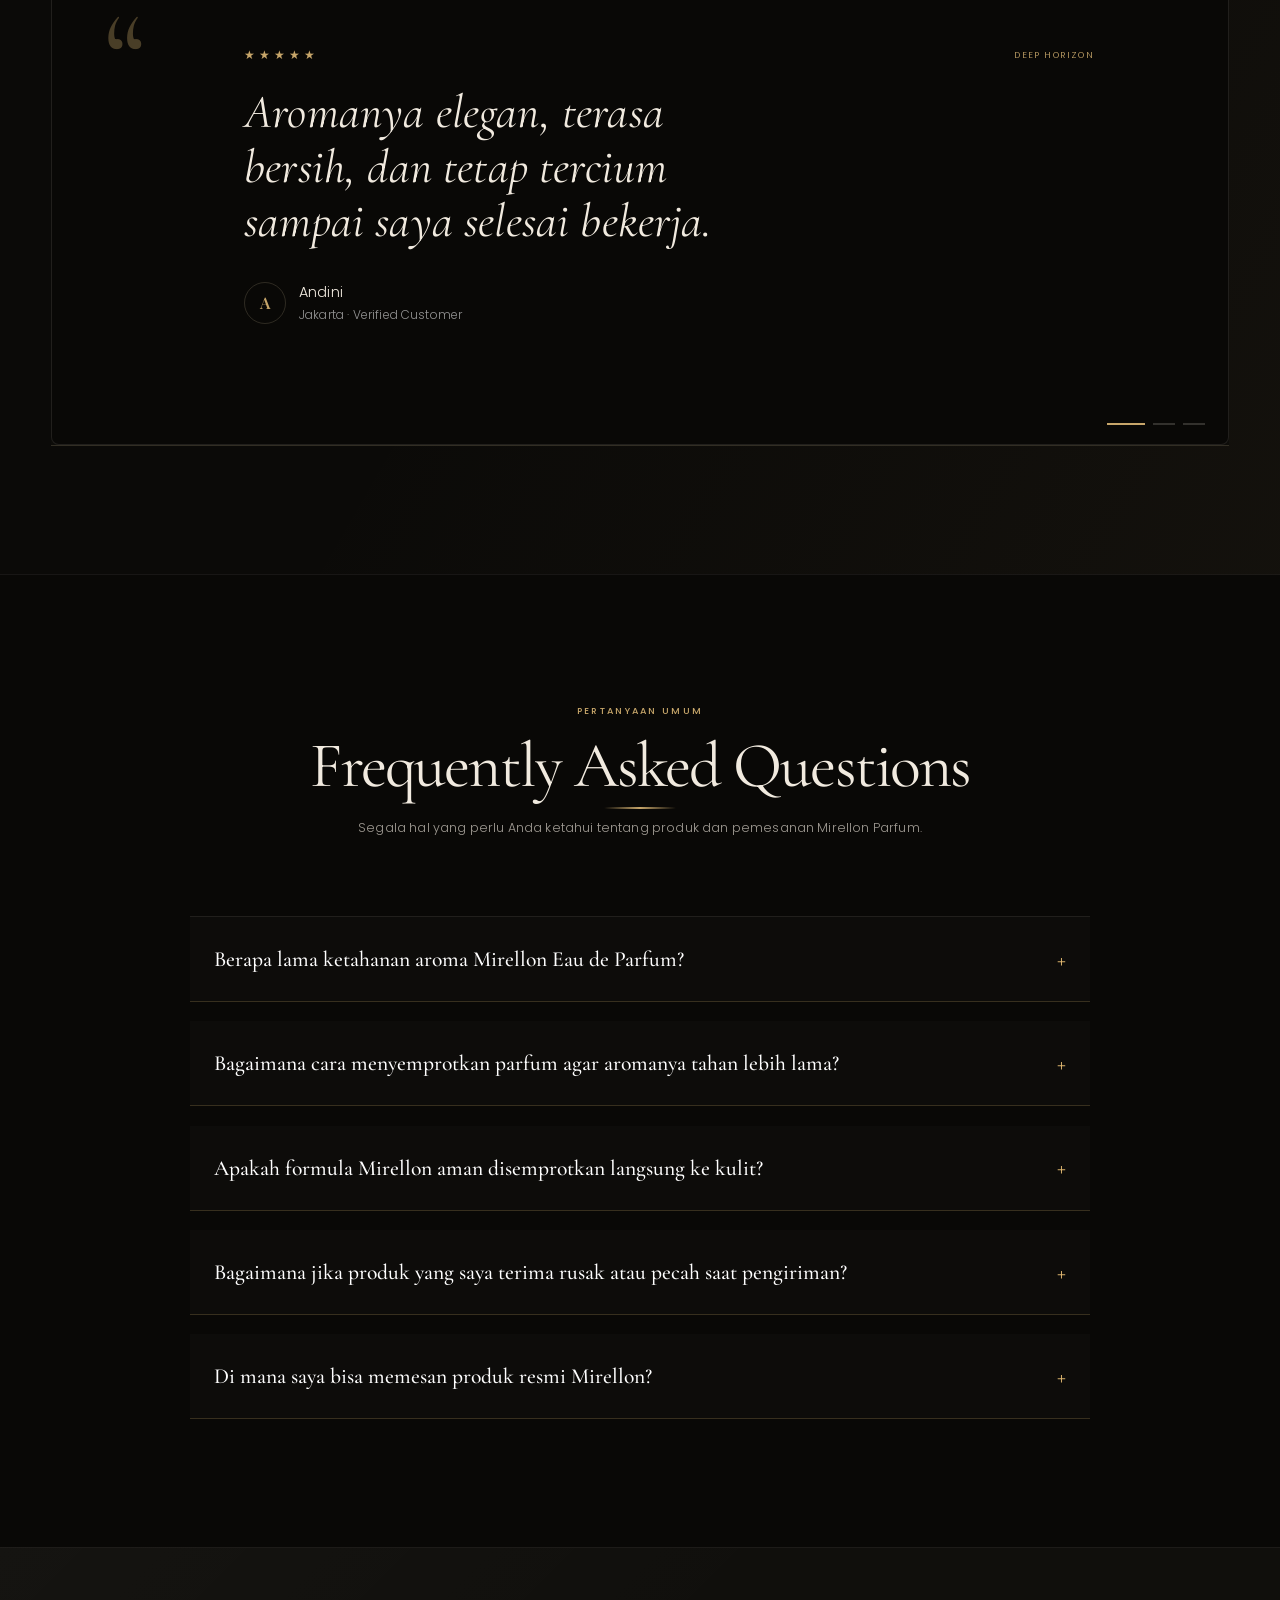
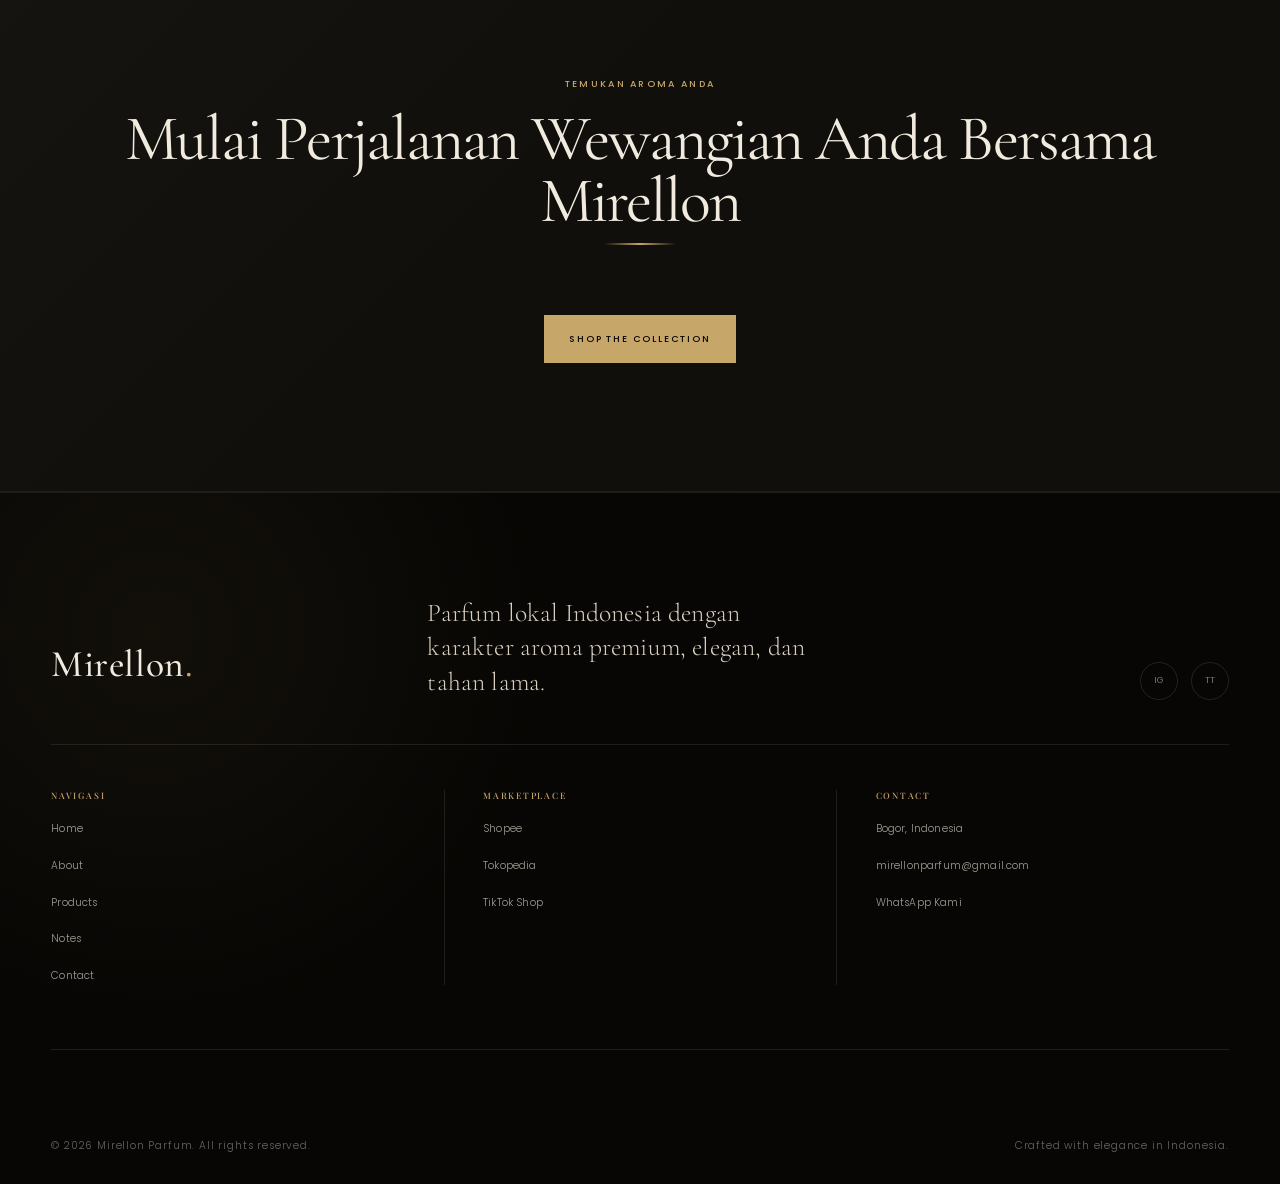
==== commit 2a89cc52: "Redesign Mirellon experience and mobile presentation" ====
--- a/index.html
+++ b/index.html
@@ -12,53 +12,44 @@
   <meta property="og:type" content="website">
   <meta property="og:title" content="Mirellon Parfum — Luxury Fragrance for Everyday Confidence">
   <meta property="og:description" content="Parfum lokal premium dengan karakter aroma elegan, tahan lama, dan terjangkau.">
-  <meta property="og:image" content="images/bottle-hero.png">
+  <meta property="og:image" content="images/mirellon-hero-collection.webp">
   <meta property="og:url" content="https://mirellonparfum.com/">
   <meta name="twitter:card" content="summary_large_image">
 
   <link rel="icon" type="image/svg+xml" href="images/favicon.svg">
+  <link rel="preload" as="image" href="images/mirellon-hero-collection.webp" type="image/webp" fetchpriority="high">
 
   <link rel="preconnect" href="https://fonts.googleapis.com">
   <link rel="preconnect" href="https://fonts.gstatic.com" crossorigin>
-  <link href="https://fonts.googleapis.com/css2?family=Cormorant+Garamond:ital,wght@0,400;0,500;0,600;0,700;1,400;1,500;1,600&family=Playfair+Display:ital,wght@0,500;0,600;0,700;1,400;1,600&family=Manrope:wght@300;400;500;600&family=Poppins:wght@300;400;500;600&display=swap" rel="stylesheet">
+  <link href="https://fonts.googleapis.com/css2?family=Cormorant+Garamond:ital,wght@0,400;0,500;0,600;0,700;1,400;1,500;1,600&family=Playfair+Display:ital,wght@0,500;0,600;0,700;1,400;1,600&family=Poppins:wght@300;400;500;600&display=swap" rel="stylesheet">
 
   <link rel="stylesheet" href="css/style.css">
   <link rel="stylesheet" href="css/responsive.css">
   <link rel="stylesheet" href="css/animation.css">
-  <link rel="stylesheet" href="css/premium.css">
-  <link rel="stylesheet" href="css/hero.css">
+  <link rel="stylesheet" href="css/premium.css?v=brand1">
 </head>
 <body>
   <a class="skip-link" href="#main">Lompat ke konten utama</a>
 
   <!-- Loading Screen -->
   <div id="loading-screen" aria-hidden="true">
-    <span class="loader-mark">MIRELLON</span>
+    <span class="loader-mark">Mirellon<span class="brand-dot">.</span></span>
   </div>
 
-  <!-- Top Luxury Announcement Bar -->
-  <aside class="announcement-bar" role="region" aria-label="Pengumuman eksklusif">
-    <div class="container announcement-container">
-      <span class="announcement-badge">PRIVATE EDITION</span>
-      <span class="announcement-text"><strong>Complimentary fragrance tester</strong> pada setiap pesanan &bull; Garansi pecah ganti baru</span>
-      <button class="announcement-close" aria-label="Tutup pengumuman">&times;</button>
-    </div>
-  </aside>
-
-  <!-- Header — Transparent Navbar -->
+  <!-- Header -->
   <header class="site-header transparent" data-transparent-hero="true">
     <div class="container">
-      <a href="index.html" class="logo luxury-logo">M I R E L L O N</a>
+      <a href="index.html" class="logo luxury-logo" aria-label="Mirellon Home">Mirellon<span class="brand-dot">.</span></a>
       <nav class="main-nav" aria-label="Navigasi utama">
         <ul class="nav-links">
-          <li><a class="nav-link active" href="index.html">HOME</a></li>
-          <li><a class="nav-link" href="about.html">ABOUT</a></li>
-          <li><a class="nav-link" href="products.html">PRODUCTS</a></li>
-          <li><a class="nav-link" href="notes.html">NOTES</a></li>
-          <li><a class="nav-link" href="contact.html">CONTACT</a></li>
+          <li><a class="nav-link active" href="index.html">Home</a></li>
+          <li><a class="nav-link" href="about.html">About</a></li>
+          <li><a class="nav-link" href="products.html">Products</a></li>
+          <li><a class="nav-link" href="notes.html">Notes</a></li>
+          <li><a class="nav-link" href="contact.html">Contact</a></li>
         </ul>
         <div class="header-actions">
-          <a href="products.html" class="btn-boutique desktop-only">SHOP NOW</a>
+          <a href="products.html" class="btn-boutique desktop-only">Shop</a>
           <button class="hamburger" aria-label="Buka menu" aria-controls="mobile-nav">
             <span></span><span></span><span></span>
           </button>
@@ -69,54 +60,51 @@
 
   <!-- Mobile Nav -->
   <div class="mobile-nav" id="mobile-nav">
+    <a class="mobile-wordmark" href="index.html" aria-label="Mirellon Home">Mirellon<span class="brand-dot">.</span></a>
     <button class="close-btn" aria-label="Tutup menu">&times;</button>
     <a href="index.html">Home</a>
-    <a href="products.html">Collection</a>
     <a href="about.html">About</a>
-    <a href="notes.html">Journal</a>
-    <a href="#search">Search</a>
-    <a href="#bag">Bag</a>
+    <a href="products.html">Products</a>
+    <a href="notes.html">Notes</a>
+    <a href="contact.html">Contact</a>
   </div>
 
   <main id="main">
 
-    <!-- ============================================================
-         HERO — LUXURY EDITORIAL FRAGRANCE CAMPAIGN
-         ============================================================ -->
-    <section class="hero hero-editorial" id="hero-spotlight">
-      <div class="hero-editorial-inner">
-        <div class="hero-editorial-copy">
-          
-          <span class="editorial-eyebrow">LUXURY FRAGRANCE COLLECTION</span>
-          <h1 class="editorial-title">
-            Discover Your<br>
-            Signature Scent
-          </h1>
-          <p class="editorial-desc">
-            Explore a curated collection of fragrances<br>crafted to leave a lasting impression.
-          </p>
-          <div class="editorial-cta-wrap">
-            <a href="products.html" class="btn-editorial-outline">
-              <span>Explore Collection</span>
-              <span class="editorial-arrow">&rarr;</span>
+    <!-- HERO — SIGNATURE COLLECTION -->
+    <section class="hero hero-collection" id="hero-spotlight">
+      <div class="hero-collection-media">
+        <img
+          src="images/mirellon-hero-collection.webp"
+          alt="Koleksi Mirellon Eau de Parfum: Deep Horizon, Fleur Voyage, Floral Kiss, Golden Valor, dan Mystic"
+          width="1680"
+          height="944"
+          loading="eager"
+          fetchpriority="high"
+          decoding="async">
+      </div>
+      <div class="hero-collection-shade" aria-hidden="true"></div>
+
+      <div class="container hero-collection-container">
+        <div class="hero-collection-copy" data-aos="fade-up">
+          <span class="hero-collection-eyebrow">LUXURY FRAGRANCE COLLECTION</span>
+          <h1>Discover Your<br>Signature Scent</h1>
+          <p>Explore a curated collection of fragrances crafted to leave a lasting impression.</p>
+
+          <div class="hero-collection-actions">
+            <a href="products.html" class="hero-collection-primary btn-magnetic">
+              <span>EXPLORE COLLECTION</span>
+              <span aria-hidden="true">→</span>
             </a>
-            <a href="products.html" class="editorial-text-link">View All Fragrances <span>&rarr;</span></a>
-          </div>
-        </div>
-      </div>
-      <div class="hero-editorial-visual">
-        <div class="editorial-artwork-wrap">
-          <div class="editorial-artwork-glow" aria-hidden="true"></div>
-          <div class="editorial-parallax-wrapper" style="width:100%; height:100%; transform: translate(var(--parallax-x, 0), var(--parallax-y, 0)); transition: transform 0.1s ease-out;">
-            <img src="images/group-hero.jpg"
-               alt="Mirellon Signature Fragrance Collection"
-               class="editorial-artwork-img"
-               loading="eager"
-               fetchpriority="high">
-          </div>
-          <div class="editorial-vignette" aria-hidden="true"></div>
-        </div>
-      </div>
+            <a href="products.html" class="hero-collection-secondary">View All Fragrances <span aria-hidden="true">→</span></a>
+          </div>
+        </div>
+      </div>
+
+      <a href="#about" class="hero-collection-scroll" aria-label="Lihat cerita Mirellon">
+        <span></span>
+        Scroll to discover
+      </a>
     </section>
 
     <!-- TRUST & QUALITY GUARANTEE STRIP -->
@@ -161,69 +149,67 @@
     </div>
 
     <!-- ABOUT -->
-    <section id="about">
-      <div class="container about-grid">
-        <div class="about-visual" data-aos="fade-right">
-          <div class="about-card-frame">
-            <div class="card-glass-shine" aria-hidden="true"></div>
+    <section id="about" class="home-about">
+      <div class="container about-grid home-about-grid">
+        <div class="about-visual home-about-visual" data-aos="fade-right">
+          <figure class="home-about-media">
             <img src="images/bottle-hero.png" alt="Koleksi Parfum Eksklusif Mirellon" loading="lazy" width="500" height="340">
-          </div>
-        </div>
-        <div class="about-text" data-aos="fade-left">
-          <span class="eyebrow">About Mirellon</span>
-          <h2 class="section-title">Wewangian yang Menjadi Identitas Anda</h2>
-          <blockquote class="about-quote">
-            "Parfum bukan sekadar aroma, melainkan kunci percaya diri dan kesan tak terlupakan."
-          </blockquote>
-          <p>Mirellon Parfum adalah brand parfum lokal Indonesia yang menghadirkan pengalaman wewangian premium dengan harga yang tetap terjangkau.</p>
-          <p>Setiap varian dibuat dengan konsentrasi aroma <em>Eau De Parfum</em> yang tahan lama dan menyatu alami dengan aroma tubuh Anda.</p>
-          <a href="about.html" class="btn btn-outline mt-lg btn-magnetic">Selengkapnya Tentang Kami</a>
+            <figcaption>
+              <span class="home-about-media-index" aria-hidden="true">01</span>
+              <span>
+                <strong>Koleksi Signature</strong>
+                <small>Dirancang untuk setiap karakter</small>
+              </span>
+            </figcaption>
+          </figure>
+        </div>
+        <div class="about-text home-about-copy" data-aos="fade-left">
+          <span class="eyebrow">Tentang Mirellon</span>
+          <h2 class="section-title">Wewangian untuk <em>Identitas Anda</em></h2>
+          <p class="home-about-intro">Mirellon menghadirkan <em>Eau de Parfum</em> berkarakter yang terasa personal, elegan, dan nyaman menyatu dengan aroma tubuh Anda.</p>
+          <div class="home-about-proof" aria-label="Keunggulan Mirellon">
+            <span><strong>8–12 Jam</strong><small>Ketahanan aroma</small></span>
+            <span><strong>35 ml</strong><small>Ukuran signature</small></span>
+          </div>
+          <blockquote class="home-about-quote">“Setiap aroma dirancang untuk membangun percaya diri dan meninggalkan kesan yang personal.”</blockquote>
+          <a href="about.html" class="home-about-link">Kenali cerita Mirellon <span aria-hidden="true">→</span></a>
         </div>
       </div>
     </section>
 
     <!-- WHY CHOOSE US -->
-    <section class="bg-surface">
-      <div class="container">
-        <div class="section-head">
-          <span class="eyebrow">Why Choose Us</span>
-          <h2 class="section-title">Alasan Memilih Mirellon</h2>
-        </div>
-        <div class="why-grid">
-          <div class="why-card" data-aos="fade-up">
-            <div class="why-icon" aria-hidden="true">
-              <svg width="24" height="24" viewBox="0 0 24 24" fill="none" stroke="currentColor" stroke-width="1.5"><path d="M12 2l2.6 6.6L21 11l-6.4 2.4L12 20l-2.6-6.6L3 11l6.4-2.4z"/></svg>
-            </div>
-            <h3>Premium Quality</h3>
-            <p>Bahan baku pilihan dengan karakter aroma yang tajam dan elegan.</p>
-          </div>
-          <div class="why-card" data-aos="fade-up" data-aos-delay="100">
-            <div class="why-icon" aria-hidden="true">
-              <svg width="24" height="24" viewBox="0 0 24 24" fill="none" stroke="currentColor" stroke-width="1.5"><circle cx="12" cy="12" r="9"/><path d="M12 7v5l3 3"/></svg>
-            </div>
-            <h3>Long Lasting</h3>
-            <p>Aroma tahan lama menemani aktivitas Anda sepanjang hari.</p>
-          </div>
-          <div class="why-card" data-aos="fade-up" data-aos-delay="200">
-            <div class="why-icon" aria-hidden="true">
-              <svg width="24" height="24" viewBox="0 0 24 24" fill="none" stroke="currentColor" stroke-width="1.5"><path d="M12 3v3M12 18v3M4.2 4.2l2.1 2.1M17.7 17.7l2.1 2.1M3 12h3M18 12h3M4.2 19.8l2.1-2.1M17.7 6.3l2.1-2.1"/></svg>
-            </div>
-            <h3>Affordable Luxury</h3>
-            <p>Kualitas premium dengan harga yang tetap masuk akal.</p>
-          </div>
-          <div class="why-card" data-aos="fade-up" data-aos-delay="300">
-            <div class="why-icon" aria-hidden="true">
-              <svg width="24" height="24" viewBox="0 0 24 24" fill="none" stroke="currentColor" stroke-width="1.5"><rect x="4" y="4" width="16" height="16" rx="3"/><path d="M8 12h8M12 8v8"/></svg>
-            </div>
-            <h3>Daily Wear</h3>
-            <p>Cocok digunakan untuk aktivitas harian maupun momen spesial.</p>
-          </div>
-        </div>
-      </div>
-    </section>
-
-    <!-- PRODUCT COLLECTION (Featured) -->
-    
+    <section class="home-values-section bg-surface">
+      <div class="container home-values-layout">
+        <div class="home-values-intro" data-aos="fade-right">
+          <span class="eyebrow">The Mirellon Standard</span>
+          <h2 class="section-title">Kualitas yang Terasa <em>di Setiap Semprotan</em></h2>
+          <p>Setiap detail dirancang agar kemewahan terasa personal, mudah dikenakan, dan tetap relevan setiap hari.</p>
+          <a class="home-inline-link" href="about.html">Mengenal standar Mirellon <span aria-hidden="true">→</span></a>
+        </div>
+        <div class="home-values-list" aria-label="Keunggulan Mirellon">
+          <article class="home-value-row" data-aos="fade-up">
+            <span class="home-value-number">01</span>
+            <div><h3>Bahan Pilihan</h3><p>Komposisi aroma berkarakter dengan kualitas yang terasa halus dan elegan.</p></div>
+            <span class="home-value-mark" aria-hidden="true">✦</span>
+          </article>
+          <article class="home-value-row" data-aos="fade-up" data-aos-delay="80">
+            <span class="home-value-number">02</span>
+            <div><h3>Ketahanan 8–12 Jam</h3><p>Konsentrasi Eau de Parfum yang nyaman menemani ritme aktivitas Anda.</p></div>
+            <span class="home-value-mark" aria-hidden="true">◷</span>
+          </article>
+          <article class="home-value-row" data-aos="fade-up" data-aos-delay="160">
+            <span class="home-value-number">03</span>
+            <div><h3>Luxury yang Terjangkau</h3><p>Pengalaman premium dengan harga yang tetap rasional untuk koleksi personal.</p></div>
+            <span class="home-value-mark" aria-hidden="true">◇</span>
+          </article>
+          <article class="home-value-row" data-aos="fade-up" data-aos-delay="240">
+            <span class="home-value-number">04</span>
+            <div><h3>Signature untuk Setiap Momen</h3><p>Delapan karakter aroma untuk keseharian, acara formal, hingga momen intim.</p></div>
+            <span class="home-value-mark" aria-hidden="true">∞</span>
+          </article>
+        </div>
+      </div>
+    </section>
 
     <!-- INTERACTIVE SCENT MATCH QUIZ -->
     <section class="bg-surface scent-quiz-section" id="scent-quiz">
@@ -231,13 +217,16 @@
         <div class="section-head text-center">
           <span class="eyebrow">Scent Finder Quiz</span>
           <h2 class="section-title">Temukan Karakter Aroma Anda</h2>
-          <p class="section-desc">Jawab 3 pertanyaan singkat dan temukan aroma signature Mirellon yang paling sesuai dengan kepribadian Anda.</p>
+          <p class="section-desc">Jawab 6 pertanyaan tentang karakter, momen, dan komposisi aroma favorit Anda untuk menemukan satu dari delapan signature Mirellon.</p>
         </div>
 
         <div class="quiz-container" data-aos="fade-up">
           <!-- Progress Header -->
           <div class="quiz-header">
-            <div class="quiz-step-indicator">Langkah <span class="quiz-current-step">1</span> dari 3</div>
+            <div class="quiz-progress-meta">
+              <div class="quiz-step-indicator">Langkah <span class="quiz-current-step">1</span> dari <span class="quiz-total-steps">6</span></div>
+              <span class="quiz-progress-note">Pilih jawaban yang paling menggambarkan Anda</span>
+            </div>
             <div class="quiz-progress-track">
               <div class="quiz-progress-fill"></div>
             </div>
@@ -245,86 +234,140 @@
 
           <!-- Questions Body -->
           <div class="quiz-body">
-            <!-- Step 1 -->
+            <!-- Step 1: Character -->
             <div class="quiz-step active" data-step="1">
-              <h3 class="quiz-question">1. Bagaimana Anda mendefinisikan persona / karakter Anda?</h3>
+              <h3 class="quiz-question">1. Karakter seperti apa yang ingin Anda pancarkan?</h3>
               <div class="quiz-options-grid">
-                <button class="quiz-option" data-val="men">
-                  <span class="quiz-opt-icon">👔</span>
-                  <div class="quiz-opt-content">
-                    <strong>Maskulin &amp; Tegas</strong>
-                    <span>Berkarisma, percaya diri, dan berwibawa.</span>
-                  </div>
-                </button>
-                <button class="quiz-option" data-val="women">
-                  <span class="quiz-opt-icon">🌸</span>
-                  <div class="quiz-opt-content">
-                    <strong>Feminin &amp; Anggun</strong>
-                    <span>Manis, memikat, dan penuh kelembutan.</span>
-                  </div>
-                </button>
-                <button class="quiz-option" data-val="unisex">
-                  <span class="quiz-opt-icon">✨</span>
-                  <div class="quiz-opt-content">
-                    <strong>Elegan &amp; Modern</strong>
-                    <span>Dinamis, fleksibel, dan berkelas (Unisex).</span>
-                  </div>
-                </button>
-              </div>
-            </div>
-
-            <!-- Step 2 -->
+                <button type="button" class="quiz-option" data-scores="deep-horizon:3,golden-valor:2,mystic:2">
+                  <span class="quiz-opt-icon">◆</span>
+                  <div class="quiz-opt-content"><strong>Tegas & Berwibawa</strong><span>Terstruktur, percaya diri, dan memiliki kehadiran kuat.</span></div>
+                </button>
+                <button type="button" class="quiz-option" data-scores="floral-kiss:3,fleur-voyage:3,pear-blanche:2">
+                  <span class="quiz-opt-icon">✦</span>
+                  <div class="quiz-opt-content"><strong>Anggun & Romantis</strong><span>Lembut, memikat, dan terasa elegan tanpa berlebihan.</span></div>
+                </button>
+                <button type="button" class="quiz-option" data-scores="aura:3,lust:2,deep-horizon:2,fleur-voyage:1">
+                  <span class="quiz-opt-icon">○</span>
+                  <div class="quiz-opt-content"><strong>Modern & Minimalis</strong><span>Bersih, fleksibel, dan mudah menjadi signature harian.</span></div>
+                </button>
+                <button type="button" class="quiz-option" data-scores="mystic:3,golden-valor:3,lust:1">
+                  <span class="quiz-opt-icon">●</span>
+                  <div class="quiz-opt-content"><strong>Berani & Misterius</strong><span>Dalam, sensual, dan meninggalkan kesan yang sulit dilupakan.</span></div>
+                </button>
+              </div>
+            </div>
+
+            <!-- Step 2: Occasion -->
             <div class="quiz-step" data-step="2">
-              <h3 class="quiz-question">2. Kapan Anda paling sering memakai parfum?</h3>
+              <h3 class="quiz-question">2. Kapan parfum ini paling sering menemani Anda?</h3>
               <div class="quiz-options-grid">
-                <button class="quiz-option" data-val="daily">
-                  <span class="quiz-opt-icon">☀️</span>
-                  <div class="quiz-opt-content">
-                    <strong>Aktivitas Harian &amp; Kantor</strong>
-                    <span>Aroma segar dan nyaman yang tidak menyengat.</span>
-                  </div>
-                </button>
-                <button class="quiz-option" data-val="romantic">
-                  <span class="quiz-opt-icon">🌙</span>
-                  <div class="quiz-opt-content">
-                    <strong>Kencan &amp; Momen Romantis</strong>
-                    <span>Aroma manis memikat yang membekas di ingatan.</span>
-                  </div>
-                </button>
-                <button class="quiz-option" data-val="formal">
-                  <span class="quiz-opt-icon">🥂</span>
-                  <div class="quiz-opt-content">
-                    <strong>Acara Formal &amp; Pesta Malam</strong>
-                    <span>Aroma mewah berkelas yang mencuri perhatian.</span>
-                  </div>
-                </button>
-              </div>
-            </div>
-
-            <!-- Step 3 -->
+                <button type="button" class="quiz-option" data-scores="aura:3,pear-blanche:3,deep-horizon:2">
+                  <span class="quiz-opt-icon">☀</span>
+                  <div class="quiz-opt-content"><strong>Harian & Kantor</strong><span>Segar, rapi, dan nyaman dipakai sepanjang aktivitas.</span></div>
+                </button>
+                <button type="button" class="quiz-option" data-scores="floral-kiss:3,lust:3,fleur-voyage:2">
+                  <span class="quiz-opt-icon">☾</span>
+                  <div class="quiz-opt-content"><strong>Kencan & Momen Personal</strong><span>Hangat, intim, dan terasa dekat di kulit.</span></div>
+                </button>
+                <button type="button" class="quiz-option" data-scores="golden-valor:3,mystic:3,fleur-voyage:1">
+                  <span class="quiz-opt-icon">◇</span>
+                  <div class="quiz-opt-content"><strong>Acara Formal & Malam</strong><span>Mewah, berkelas, dan memiliki proyeksi yang menonjol.</span></div>
+                </button>
+                <button type="button" class="quiz-option" data-scores="deep-horizon:2,fleur-voyage:2,aura:2,lust:2">
+                  <span class="quiz-opt-icon">∞</span>
+                  <div class="quiz-opt-content"><strong>Fleksibel Sepanjang Hari</strong><span>Satu aroma serbaguna untuk berbagai suasana.</span></div>
+                </button>
+              </div>
+            </div>
+
+            <!-- Step 3: Top Notes -->
             <div class="quiz-step" data-step="3">
-              <h3 class="quiz-question">3. Sentuhan aroma apa yang paling membuat Anda nyaman?</h3>
+              <h3 class="quiz-question">3. Kesan pertama atau top notes mana yang paling menarik?</h3>
               <div class="quiz-options-grid">
-                <button class="quiz-option" data-val="woody">
-                  <span class="quiz-opt-icon">🌲</span>
-                  <div class="quiz-opt-content">
-                    <strong>Citrus Segar &amp; Kayu Hangat</strong>
-                    <span>Sensasi segar berpadu dengan cedarwood &amp; lavender.</span>
-                  </div>
-                </button>
-                <button class="quiz-option" data-val="floral">
-                  <span class="quiz-opt-icon">🌹</span>
-                  <div class="quiz-opt-content">
-                    <strong>Bunga Mawar &amp; Soft Musk</strong>
-                    <span>Kelembutan bunga mawar, peony, dan amber manis.</span>
-                  </div>
-                </button>
-                <button class="quiz-option" data-val="fruity">
-                  <span class="quiz-opt-icon">🍐</span>
-                  <div class="quiz-opt-content">
-                    <strong>Juicy Pear &amp; White Jasmine</strong>
-                    <span>Segarnya buah pir dan keharuman melati putih modern.</span>
-                  </div>
+                <button type="button" class="quiz-option" data-scores="fleur-voyage:3,floral-kiss:2,aura:2">
+                  <span class="quiz-opt-icon">✿</span>
+                  <div class="quiz-opt-content"><strong>Citrus & Orange Blossom</strong><span>Bergamot cerah dengan bunga yang bersih dan bercahaya.</span></div>
+                </button>
+                <button type="button" class="quiz-option" data-scores="pear-blanche:3,lust:3,deep-horizon:2,golden-valor:2">
+                  <span class="quiz-opt-icon">◐</span>
+                  <div class="quiz-opt-content"><strong>Buah Segar & Juicy</strong><span>Pear, melon, star fruit, plum, litchi, dan berries.</span></div>
+                </button>
+                <button type="button" class="quiz-option" data-scores="mystic:3,golden-valor:1">
+                  <span class="quiz-opt-icon">✧</span>
+                  <div class="quiz-opt-content"><strong>Oud, Incense & Saffron</strong><span>Pembuka gelap, berempah, dan penuh karakter.</span></div>
+                </button>
+                <button type="button" class="quiz-option" data-scores="deep-horizon:3,golden-valor:2,aura:1">
+                  <span class="quiz-opt-icon">≈</span>
+                  <div class="quiz-opt-content"><strong>Ozonic & Aquatic Fresh</strong><span>Udara segar, citrus, dan nuansa laut yang modern.</span></div>
+                </button>
+              </div>
+            </div>
+
+            <!-- Step 4: Middle Notes -->
+            <div class="quiz-step" data-step="4">
+              <h3 class="quiz-question">4. Saat aroma mulai berkembang, middle notes mana yang Anda pilih?</h3>
+              <div class="quiz-options-grid">
+                <button type="button" class="quiz-option" data-scores="fleur-voyage:3,lust:2">
+                  <span class="quiz-opt-icon">✤</span>
+                  <div class="quiz-opt-content"><strong>Tuberose, Jasmine & Lotus</strong><span>Bunga putih yang creamy, bersih, dan sensual.</span></div>
+                </button>
+                <button type="button" class="quiz-option" data-scores="floral-kiss:3,pear-blanche:3,aura:2,mystic:1">
+                  <span class="quiz-opt-icon">❀</span>
+                  <div class="quiz-opt-content"><strong>Rose, Peony & Freesia</strong><span>Buket floral lembut dengan kesan romantis dan anggun.</span></div>
+                </button>
+                <button type="button" class="quiz-option" data-scores="deep-horizon:3,golden-valor:2">
+                  <span class="quiz-opt-icon">≋</span>
+                  <div class="quiz-opt-content"><strong>Sea Notes & Aromatic Woods</strong><span>Segar, lapang, dan diberi struktur kayu yang tegas.</span></div>
+                </button>
+                <button type="button" class="quiz-option" data-scores="golden-valor:3,mystic:3,deep-horizon:1">
+                  <span class="quiz-opt-icon">◈</span>
+                  <div class="quiz-opt-content"><strong>Honey, Amberwood & Benzoin</strong><span>Kaya, resinous, sedikit manis, dan terasa mewah.</span></div>
+                </button>
+              </div>
+            </div>
+
+            <!-- Step 5: Base Notes -->
+            <div class="quiz-step" data-step="5">
+              <h3 class="quiz-question">5. Jejak base notes seperti apa yang ingin tertinggal di kulit?</h3>
+              <div class="quiz-options-grid">
+                <button type="button" class="quiz-option" data-scores="aura:3,floral-kiss:3,fleur-voyage:2">
+                  <span class="quiz-opt-icon">○</span>
+                  <div class="quiz-opt-content"><strong>Clean & White Musk</strong><span>Halus, bersih, dan menyatu lembut dengan kulit.</span></div>
+                </button>
+                <button type="button" class="quiz-option" data-scores="lust:3,deep-horizon:2,golden-valor:1">
+                  <span class="quiz-opt-icon">◒</span>
+                  <div class="quiz-opt-content"><strong>Vanilla, Tonka & Gourmand</strong><span>Hangat, manis, creamy, dan terasa menggoda.</span></div>
+                </button>
+                <button type="button" class="quiz-option" data-scores="golden-valor:3,pear-blanche:3,mystic:2">
+                  <span class="quiz-opt-icon">◆</span>
+                  <div class="quiz-opt-content"><strong>Amber, Patchouli & Vetiver</strong><span>Earthy, dewasa, dan memiliki kedalaman elegan.</span></div>
+                </button>
+                <button type="button" class="quiz-option" data-scores="mystic:3,deep-horizon:3,golden-valor:2">
+                  <span class="quiz-opt-icon">▰</span>
+                  <div class="quiz-opt-content"><strong>Woody, Resin & Oud</strong><span>Kayu gelap, smoky, dan berkarakter kuat.</span></div>
+                </button>
+              </div>
+            </div>
+
+            <!-- Step 6: Final Impression -->
+            <div class="quiz-step" data-step="6">
+              <h3 class="quiz-question">6. Kesan akhir apa yang ingin orang lain ingat dari aroma Anda?</h3>
+              <div class="quiz-options-grid">
+                <button type="button" class="quiz-option" data-scores="aura:3,floral-kiss:2,pear-blanche:2">
+                  <span class="quiz-opt-icon">—</span>
+                  <div class="quiz-opt-content"><strong>Bersih & Understated</strong><span>Personal, rapi, dan tidak terasa berlebihan.</span></div>
+                </button>
+                <button type="button" class="quiz-option" data-scores="fleur-voyage:3,floral-kiss:3,lust:2">
+                  <span class="quiz-opt-icon">✦</span>
+                  <div class="quiz-opt-content"><strong>Cerah & Floral</strong><span>Memikat, optimistis, dan meninggalkan aura anggun.</span></div>
+                </button>
+                <button type="button" class="quiz-option" data-scores="lust:3,deep-horizon:2,pear-blanche:1">
+                  <span class="quiz-opt-icon">●</span>
+                  <div class="quiz-opt-content"><strong>Hangat & Sensual</strong><span>Intim, manis, dan semakin menarik saat dekat.</span></div>
+                </button>
+                <button type="button" class="quiz-option" data-scores="mystic:3,golden-valor:3,deep-horizon:1">
+                  <span class="quiz-opt-icon">▲</span>
+                  <div class="quiz-opt-content"><strong>Bold & Dramatis</strong><span>Kuat, mewah, dan meninggalkan signature yang tegas.</span></div>
                 </button>
               </div>
             </div>
@@ -349,9 +392,15 @@
                 </div>
                 <p class="result-desc"></p>
                 <div class="result-actions">
-                  <a href="#" class="btn btn-gold result-btn-wa" target="_blank" rel="noopener"><span>Order via WhatsApp</span></a>
-                  <a href="https://tk.tokopedia.com/ZSVDJ2eSw/" class="btn btn-outline result-btn-tokopedia" target="_blank" rel="noopener"><span>Tokopedia</span></a>
-                  <a href="https://www.tiktok.com/@mirellon_parfum?_r=1&_t=ZS-991wJdPSrNV" class="btn btn-outline result-btn-tiktok" target="_blank" rel="noopener"><span>TikTok Shop</span></a>
+                  <a href="#" class="btn btn-gold result-btn-wa" target="_blank" rel="noopener">
+                    <span>Order via WhatsApp</span>
+                  </a>
+                  <a href="https://tk.tokopedia.com/ZSVDJ2eSw/" class="btn btn-outline result-btn-tokopedia" target="_blank" rel="noopener">
+                    <span>Tokopedia</span>
+                  </a>
+                  <a href="https://www.tiktok.com/@mirellon_parfum?_r=1&_t=ZS-991wJdPSrNV" class="btn btn-outline result-btn-tiktok" target="_blank" rel="noopener">
+                    <span>TikTok Shop</span>
+                  </a>
                 </div>
                 <button class="quiz-restart-btn">↺ Coba Kuis Lagi</button>
               </div>
@@ -362,76 +411,80 @@
       </div>
     </section>
 
-    <!-- PORTFOLIO / TIMELINE -->
-    <section>
+    <!-- MIRELLON IN BRIEF -->
+    <section class="home-story-strip">
+      <div class="container home-story-layout">
+        <div class="home-story-intro" data-aos="fade-right">
+          <span class="eyebrow">Mirellon in Brief</span>
+          <h2 class="section-title">Tumbuh Bersama <em>Setiap Cerita Aroma</em></h2>
+          <p>Perjalanan lengkap Mirellon kami simpan di halaman About. Di sini, tiga momen yang membentuk arah brand kami.</p>
+          <a class="home-inline-link" href="about.html">Lihat perjalanan lengkap <span aria-hidden="true">→</span></a>
+        </div>
+        <div class="home-story-milestones">
+          <article class="home-story-item" data-aos="fade-up">
+            <span>2022</span><div><h3>Awal Mirellon</h3><p>Sebuah visi untuk menghadirkan parfum lokal yang personal dan elegan.</p></div>
+          </article>
+          <article class="home-story-item" data-aos="fade-up" data-aos-delay="100">
+            <span>2024</span><div><h3>1.000+ Pelanggan</h3><p>Kepercayaan pelanggan memperkuat karakter koleksi signature kami.</p></div>
+          </article>
+          <article class="home-story-item" data-aos="fade-up" data-aos-delay="200">
+            <span>2026</span><div><h3>Koleksi yang Berkembang</h3><p>Delapan aroma kini hadir lebih dekat melalui berbagai kanal marketplace.</p></div>
+          </article>
+        </div>
+      </div>
+    </section>
+
+    <!-- REVIEWS -->
+    <section class="home-reviews-section bg-surface" id="reviews">
       <div class="container">
-        <div class="section-head">
-          <span class="eyebrow">Our Portfolio</span>
-          <h2 class="section-title">Perjalanan Mirellon</h2>
-        </div>
-        <div class="timeline">
-          <div class="timeline-item" data-aos="fade-right">
-            <span class="timeline-dot"></span>
-            <span class="timeline-year">2022</span>
-            <h3>Brand Launch</h3>
-            <p>Mirellon Parfum resmi diperkenalkan kepada publik.</p>
-          </div>
-          <div class="timeline-item" data-aos="fade-left">
-            <span class="timeline-dot"></span>
-            <span class="timeline-year">2023</span>
-            <h3>First Collection</h3>
-            <p>Peluncuran koleksi pertama dengan tiga karakter aroma signature.</p>
-          </div>
-          <div class="timeline-item" data-aos="fade-right">
-            <span class="timeline-dot"></span>
-            <span class="timeline-year">2024</span>
-            <h3>1000+ Customers</h3>
-            <p>Dipercaya oleh lebih dari seribu pelanggan di seluruh Indonesia.</p>
-          </div>
-          <div class="timeline-item" data-aos="fade-left">
-            <span class="timeline-dot"></span>
-            <span class="timeline-year">2025</span>
-            <h3>Affiliate Program</h3>
-            <p>Membuka program afiliasi untuk memperluas jangkauan brand.</p>
-          </div>
-          <div class="timeline-item" data-aos="fade-right">
-            <span class="timeline-dot"></span>
-            <span class="timeline-year">2026</span>
-            <h3>Expansion Marketplace</h3>
-            <p>Hadir di berbagai marketplace besar Indonesia.</p>
-          </div>
-        </div>
-      </div>
-    </section>
-
-    <!-- REVIEWS -->
-    <section class="bg-surface">
-      <div class="container">
-        <div class="section-head">
-          <span class="eyebrow">Customer Reviews</span>
-          <h2 class="section-title">Apa Kata Mereka</h2>
+        <div class="home-reviews-head">
+          <div class="section-head">
+            <span class="eyebrow">Customer Stories</span>
+            <h2 class="section-title">Kesan yang <em>Tertinggal</em></h2>
+          </div>
+          <div class="reviews-controls">
+            <span class="reviews-count" aria-live="polite"><b class="reviews-current">01</b> / <span class="reviews-total">03</span></span>
+            <div class="reviews-nav">
+              <button class="prev" type="button" aria-label="Ulasan sebelumnya">&#8592;</button>
+              <button class="next" type="button" aria-label="Ulasan berikutnya">&#8594;</button>
+            </div>
+          </div>
         </div>
         <div class="reviews-slider" data-aos="fade-up">
           <div class="reviews-track">
-            <div class="review-card">
-              <div class="review-stars">★★★★★</div>
-              <p class="review-text">Aromanya elegan dan benar-benar tahan lama sepanjang hari kerja saya.</p>
-              <div class="review-person"><span class="review-avatar">A</span><div><div class="review-name">Andini</div><div class="review-role">Jakarta</div></div></div>
-            </div>
-            <div class="review-card">
-              <div class="review-stars">★★★★★</div>
-              <p class="review-text">Kemasannya mewah, wanginya juga cocok dipakai untuk acara formal.</p>
-              <div class="review-person"><span class="review-avatar">R</span><div><div class="review-name">Rafi</div><div class="review-role">Bandung</div></div></div>
-            </div>
-            <div class="review-card">
-              <div class="review-stars">★★★★★</div>
-              <p class="review-text">Harga terjangkau tapi kualitas terasa seperti parfum internasional.</p>
-              <div class="review-person"><span class="review-avatar">S</span><div><div class="review-name">Salsa</div><div class="review-role">Surabaya</div></div></div>
-            </div>
-          </div>
-          <div class="reviews-nav">
-            <button class="prev" aria-label="Ulasan sebelumnya">&#8592;</button>
-            <button class="next" aria-label="Ulasan berikutnya">&#8594;</button>
+            <article class="review-card">
+              <span class="review-quote-mark" aria-hidden="true">“</span>
+              <div class="review-content">
+                <div class="review-meta"><div class="review-stars" aria-label="5 dari 5 bintang">★★★★★</div><span>Deep Horizon</span></div>
+                <p class="review-text">Aromanya elegan, terasa bersih, dan tetap tercium sampai saya selesai bekerja.</p>
+                <div class="review-person">
+                  <span class="review-avatar">A</span>
+                  <div><div class="review-name">Andini</div><div class="review-role">Jakarta · Verified Customer</div></div>
+                </div>
+              </div>
+            </article>
+            <article class="review-card">
+              <span class="review-quote-mark" aria-hidden="true">“</span>
+              <div class="review-content">
+                <div class="review-meta"><div class="review-stars" aria-label="5 dari 5 bintang">★★★★★</div><span>Golden Valor</span></div>
+                <p class="review-text">Kemasannya mewah dan aromanya punya karakter kuat tanpa terasa berlebihan.</p>
+                <div class="review-person">
+                  <span class="review-avatar">R</span>
+                  <div><div class="review-name">Rafi</div><div class="review-role">Bandung · Verified Customer</div></div>
+                </div>
+              </div>
+            </article>
+            <article class="review-card">
+              <span class="review-quote-mark" aria-hidden="true">“</span>
+              <div class="review-content">
+                <div class="review-meta"><div class="review-stars" aria-label="5 dari 5 bintang">★★★★★</div><span>Floral Kiss</span></div>
+                <p class="review-text">Floral-nya lembut dan modern. Banyak yang bertanya parfum apa yang saya pakai.</p>
+                <div class="review-person">
+                  <span class="review-avatar">S</span>
+                  <div><div class="review-name">Salsa</div><div class="review-role">Surabaya · Verified Customer</div></div>
+                </div>
+              </div>
+            </article>
           </div>
           <div class="reviews-dots"></div>
         </div>
@@ -448,24 +501,49 @@
         </div>
         <div class="faq-accordion" data-aos="fade-up">
           <div class="faq-item">
-            <button class="faq-question" aria-expanded="false"><span>Berapa lama ketahanan aroma Mirellon Eau de Parfum?</span><span class="faq-toggle-icon" aria-hidden="true">+</span></button>
-            <div class="faq-answer"><p>Mirellon menggunakan konsentrasi <strong>Eau de Parfum (EDP)</strong> dengan minyak wangi premium. Ketahanan aroma berkisar antara <strong>8 hingga 12 jam</strong> di kulit, dan bisa bertahan hingga 24 jam pada serat pakaian tergantung aktivitas dan suhu lingkungan.</p></div>
+            <button class="faq-question" aria-expanded="false">
+              <span>Berapa lama ketahanan aroma Mirellon Eau de Parfum?</span>
+              <span class="faq-toggle-icon" aria-hidden="true">+</span>
+            </button>
+            <div class="faq-answer">
+              <p>Mirellon menggunakan konsentrasi <strong>Eau de Parfum (EDP)</strong> dengan minyak wangi premium. Ketahanan aroma berkisar antara <strong>8 hingga 12 jam</strong> di kulit, dan bisa bertahan hingga 24 jam pada serat pakaian tergantung aktivitas dan suhu lingkungan.</p>
+            </div>
           </div>
           <div class="faq-item">
-            <button class="faq-question" aria-expanded="false"><span>Bagaimana cara menyemprotkan parfum agar aromanya tahan lebih lama?</span><span class="faq-toggle-icon" aria-hidden="true">+</span></button>
-            <div class="faq-answer"><p>Semprotkan parfum pada titik-titik nadi tubuh seperti pergelangan tangan, leher bagian belakang, dan lipatan siku setelah mandi (saat pori-pori kulit lembap). Hindari menggosok pergelangan tangan setelah disemprot agar partikel molekul top notes tidak rusak.</p></div>
+            <button class="faq-question" aria-expanded="false">
+              <span>Bagaimana cara menyemprotkan parfum agar aromanya tahan lebih lama?</span>
+              <span class="faq-toggle-icon" aria-hidden="true">+</span>
+            </button>
+            <div class="faq-answer">
+              <p>Semprotkan parfum pada titik-titik nadi tubuh seperti pergelangan tangan, leher bagian belakang, dan lipatan siku setelah mandi (saat pori-pori kulit lembap). Hindari menggosok pergelangan tangan setelah disemprot agar partikel molekul top notes tidak rusak.</p>
+            </div>
           </div>
           <div class="faq-item">
-            <button class="faq-question" aria-expanded="false"><span>Apakah formula Mirellon aman disemprotkan langsung ke kulit?</span><span class="faq-toggle-icon" aria-hidden="true">+</span></button>
-            <div class="faq-answer"><p>Ya, 100% aman. Formula Mirellon Parfum diracik dengan bahan berkualitas kosmetik berstandar tinggi yang tidak menimbulkan rasa perih, panas, gatal, ataupun noda kuning pada pakaian berwarna cerah.</p></div>
+            <button class="faq-question" aria-expanded="false">
+              <span>Apakah formula Mirellon aman disemprotkan langsung ke kulit?</span>
+              <span class="faq-toggle-icon" aria-hidden="true">+</span>
+            </button>
+            <div class="faq-answer">
+              <p>Ya, 100% aman. Formula Mirellon Parfum diracik dengan bahan berkualitas kosmetik berstandar tinggi yang tidak menimbulkan rasa perih, panas, gatal, ataupun noda kuning pada pakaian berwarna cerah.</p>
+            </div>
           </div>
           <div class="faq-item">
-            <button class="faq-question" aria-expanded="false"><span>Bagaimana jika produk yang saya terima rusak atau pecah saat pengiriman?</span><span class="faq-toggle-icon" aria-hidden="true">+</span></button>
-            <div class="faq-answer"><p>Setiap paket dipacking dengan <em>double bubble wrap</em> dan dus tebal anti-benturan. Jika botol pecah dalam perjalanan, kami memberikan <strong>Garansi 100% Ganti Baru</strong> tanpa biaya tambahan—cukup kirimkan video unboxing ke WhatsApp admin kami.</p></div>
+            <button class="faq-question" aria-expanded="false">
+              <span>Bagaimana jika produk yang saya terima rusak atau pecah saat pengiriman?</span>
+              <span class="faq-toggle-icon" aria-hidden="true">+</span>
+            </button>
+            <div class="faq-answer">
+              <p>Setiap paket dipacking dengan <em>double bubble wrap</em> dan dus tebal anti-benturan. Jika botol pecah dalam perjalanan, kami memberikan <strong>Garansi 100% Ganti Baru</strong> tanpa biaya tambahan—cukup kirimkan video unboxing ke WhatsApp admin kami.</p>
+            </div>
           </div>
           <div class="faq-item">
-            <button class="faq-question" aria-expanded="false"><span>Di mana saya bisa memesan produk resmi Mirellon?</span><span class="faq-toggle-icon" aria-hidden="true">+</span></button>
-            <div class="faq-answer"><p>Anda dapat memesan secara langsung melalui <strong>WhatsApp Official</strong>, toko resmi kami di <strong>Tokopedia</strong>, maupun <strong>TikTok Shop</strong> dengan jaminan produk asli dan pengiriman cepat.</p></div>
+            <button class="faq-question" aria-expanded="false">
+              <span>Di mana saya bisa memesan produk resmi Mirellon?</span>
+              <span class="faq-toggle-icon" aria-hidden="true">+</span>
+            </button>
+            <div class="faq-answer">
+              <p>Anda dapat memesan secara langsung melalui <strong>WhatsApp Official</strong>, toko resmi kami di <strong>Tokopedia</strong>, maupun <strong>TikTok Shop</strong> dengan jaminan produk asli dan pengiriman cepat.</p>
+            </div>
           </div>
         </div>
       </div>
@@ -488,15 +566,15 @@
       <h3>Beli di Marketplace</h3>
       <p>Pilih platform favorit Anda untuk melanjutkan pembelian.</p>
       <div class="marketplace-list">
-        <button class="marketplace-btn" data-store="shopee">Shopee <span aria-hidden="true">&rarr;</span></button>
-        <button class="marketplace-btn" data-store="tokopedia">Tokopedia <span aria-hidden="true">&rarr;</span></button>
-        <button class="marketplace-btn" data-store="tiktok">TikTok Shop <span aria-hidden="true">&rarr;</span></button>
+        <button class="marketplace-btn" data-store="shopee">Shopee <span aria-hidden="true">→</span></button>
+        <button class="marketplace-btn" data-store="tokopedia">Tokopedia <span aria-hidden="true">→</span></button>
+        <button class="marketplace-btn" data-store="tiktok">TikTok Shop <span aria-hidden="true">→</span></button>
       </div>
       <button class="popup-close" data-close>Batal</button>
     </div>
   </div>
 
-  <!-- Product Detail Modal -->
+    <!-- Product Detail Modal -->
   <div class="overlay" id="product-modal" role="dialog" aria-modal="true" aria-label="Detail produk">
     <div class="modal-box">
       <button class="modal-close-x" data-close aria-label="Tutup">&times;</button>
@@ -514,20 +592,29 @@
               <button class="size-chip" data-size="50ml">50ml (Rp 119.000)</button>
             </div>
           </div>
+
           <div class="modal-price-box">
             <span class="price-caption">Harga:</span>
             <strong class="modal-selected-price">Rp 79.000</strong>
           </div>
+
           <div class="modal-notes">
             <div><strong>Top Notes:</strong> <span class="modal-top"></span></div>
             <div><strong>Middle Notes:</strong> <span class="modal-middle"></span></div>
             <div><strong>Base Notes:</strong> <span class="modal-base"></span></div>
           </div>
           <p class="modal-desc"></p>
+
           <div class="modal-direct-actions">
-            <a href="#" class="btn btn-gold modal-btn-wa" target="_blank" rel="noopener"><span>Order via WhatsApp</span></a>
-            <a href="https://tk.tokopedia.com/ZSVDJ2eSw/" class="btn btn-outline modal-btn-tokopedia" target="_blank" rel="noopener"><span>Tokopedia</span></a>
-            <a href="https://www.tiktok.com/@mirellon_parfum?_r=1&_t=ZS-991wJdPSrNV" class="btn btn-outline modal-btn-tiktok" target="_blank" rel="noopener"><span>TikTok Shop</span></a>
+            <a href="#" class="btn btn-gold modal-btn-wa" target="_blank" rel="noopener">
+              <span>Order via WhatsApp</span>
+            </a>
+            <a href="https://tk.tokopedia.com/ZSVDJ2eSw/" class="btn btn-outline modal-btn-tokopedia" target="_blank" rel="noopener">
+              <span>Tokopedia</span>
+            </a>
+            <a href="https://www.tiktok.com/@mirellon_parfum?_r=1&_t=ZS-991wJdPSrNV" class="btn btn-outline modal-btn-tiktok" target="_blank" rel="noopener">
+              <span>TikTok Shop</span>
+            </a>
           </div>
         </div>
       </div>
@@ -550,7 +637,7 @@
   </aside>
 
   <!-- Footer -->
-  <footer class="site-footer">
+  <footer class="site-footer" id="footer">
     <div class="container">
       <div class="footer-grid">
         <div>
@@ -582,7 +669,7 @@
         <div class="footer-col">
           <h4>Contact</h4>
           <ul>
-            <li>Jakarta, Indonesia</li>
+            <li>Bogor, Indonesia</li>
             <li><a href="mailto:mirellonparfum@gmail.com">mirellonparfum@gmail.com</a></li>
             <li><a href="https://wa.me/6282119027766">WhatsApp Kami</a></li>
           </ul>
@@ -597,10 +684,9 @@
 
   <button class="back-to-top" aria-label="Kembali ke atas">&#8593;</button>
 
-  <script src="js/main.js"></script>
-  <script src="js/slider.js"></script>
-  <script src="js/products.js"></script>
+  <script src="js/main.js?v=refine1"></script>
+  <script src="js/slider.js?v=refine1"></script>
   <script src="js/spotlight.js"></script>
-  <script src="js/hero-fx.js"></script>
+  <script src="js/hero-fx.js?v=repair1"></script>
 </body>
 </html>
--- a/css/premium.css
+++ b/css/premium.css
@@ -587,6 +587,31 @@
   }
 }
 
+@keyframes mirellonProductFloat {
+  0%, 100% { transform: translate3d(0, 0, 22px) rotate(-0.2deg); }
+  50% { transform: translate3d(0, -12px, 34px) rotate(0.35deg); }
+}
+
+@keyframes mirellonHaloBreath {
+  0%, 100% { opacity: 0.64; transform: scale(0.94); }
+  50% { opacity: 0.96; transform: scale(1.04); }
+}
+
+@keyframes mirellonArtEnterNext {
+  from { opacity: 0; transform: translate(-30%, -50%) perspective(1000px) rotateY(8deg) scale(0.94); }
+  to { opacity: 1; transform: translate(-50%, -50%) perspective(1000px) rotateX(var(--tilt-x)) rotateY(var(--tilt-y)) scale(1); }
+}
+
+@keyframes mirellonArtEnterPrev {
+  from { opacity: 0; transform: translate(-70%, -50%) perspective(1000px) rotateY(-8deg) scale(0.94); }
+  to { opacity: 1; transform: translate(-50%, -50%) perspective(1000px) rotateX(var(--tilt-x)) rotateY(var(--tilt-y)) scale(1); }
+}
+
+@keyframes mirellonPanelReveal {
+  from { opacity: 0; transform: translateY(14px); }
+  to { opacity: 1; transform: translateY(0); }
+}
+
 /* =========================================================
    SHARED EDITORIAL COMPONENTS
    ========================================================= */
@@ -671,13 +696,13 @@
 }
 
 /* ---------- Inner page mastheads ---------- */
-.page-hero { text-align: center; 
+.page-hero {
   position: relative;
   min-height: 58svh;
   display: grid;
-  align-items: center;
+  align-items: end;
   overflow: hidden;
-  padding: 8rem 0 2rem;
+  padding: 10rem 0 4.5rem;
   background:
     radial-gradient(circle at 76% 28%, rgba(191, 153, 82, 0.16), transparent 22rem),
     linear-gradient(135deg, #15120d, #090806 62%);
@@ -710,17 +735,12 @@
 }
 
 .page-hero .container {
-  text-align: center;
-  display: flex;
-  flex-direction: column;
-  align-items: center;
-
   position: relative;
   z-index: 2;
 }
 
 .page-hero h1 {
-  max-width: 880px; margin-left: auto; margin-right: auto; text-align: center;
+  max-width: 880px;
   font-family: "Cormorant Garamond", var(--font-display);
   font-size: clamp(3.4rem, 8vw, 7.5rem);
   font-weight: 400;
@@ -804,6 +824,273 @@
   border-top: 1px solid var(--atelier-line-soft);
 }
 
+/* ---------- Homepage about: restrained editorial composition ---------- */
+.home-about {
+  position: relative;
+  overflow: hidden;
+  background:
+    radial-gradient(circle at 20% 50%, rgba(199, 166, 106, 0.07), transparent 28rem),
+    #090806;
+  border-block: 1px solid rgba(241, 234, 223, 0.055);
+}
+
+.home-about::after {
+  position: absolute;
+  top: 12%;
+  right: -8rem;
+  width: 24rem;
+  height: 24rem;
+  border: 1px solid rgba(199, 166, 106, 0.08);
+  border-radius: 50%;
+  content: "";
+  pointer-events: none;
+}
+
+.home-about-grid {
+  position: relative;
+  z-index: 1;
+  grid-template-columns: minmax(0, 0.92fr) minmax(0, 1.08fr);
+  gap: clamp(3.5rem, 7vw, 7.5rem);
+  width: min(100%, 1240px);
+}
+
+.home-about-visual {
+  justify-content: flex-start;
+}
+
+.home-about-media {
+  width: min(100%, 520px);
+  margin: 0;
+  padding: 0.65rem;
+  border: 1px solid rgba(199, 166, 106, 0.28);
+  background: #0f0d0a;
+  box-shadow: 0 28px 70px rgba(0, 0, 0, 0.32);
+  transition:
+    border-color 0.45s var(--ease),
+    transform 0.45s var(--ease);
+}
+
+.home-about-media:hover {
+  border-color: rgba(199, 166, 106, 0.52);
+  transform: translateY(-0.3rem);
+}
+
+.home-about-media img {
+  display: block;
+  width: 100%;
+  aspect-ratio: 25 / 17;
+  border: 0;
+  border-radius: 0;
+  object-fit: cover;
+  filter: saturate(0.82) contrast(1.05);
+  transition:
+    filter 0.45s var(--ease),
+    transform 0.65s var(--ease);
+}
+
+.home-about-media:hover img {
+  filter: saturate(0.96) contrast(1.06);
+}
+
+.home-about-media figcaption {
+  display: flex;
+  align-items: center;
+  gap: 0.9rem;
+  padding: 0.85rem 0.35rem 0.2rem;
+  text-align: left;
+}
+
+.home-about-media-index {
+  display: grid;
+  flex: 0 0 auto;
+  width: 2rem;
+  height: 2rem;
+  place-items: center;
+  border: 1px solid var(--atelier-line);
+  border-radius: 50%;
+  font-family: "Cormorant Garamond", var(--font-display);
+  font-size: 0.86rem;
+  font-style: italic;
+  color: var(--atelier-gold-pale);
+}
+
+.home-about-media figcaption strong,
+.home-about-media figcaption small {
+  display: block;
+}
+
+.home-about-media figcaption strong {
+  font-family: var(--font-body);
+  font-size: 0.57rem;
+  font-weight: 500;
+  letter-spacing: 0.16em;
+  text-transform: uppercase;
+  color: var(--atelier-cream);
+}
+
+.home-about-media figcaption small {
+  margin-top: 0.16rem;
+  font-size: 0.65rem;
+  color: var(--text-subtle);
+}
+
+.home-about-copy {
+  max-width: 610px;
+}
+
+.home-about-copy .eyebrow {
+  margin-bottom: 1.1rem;
+}
+
+.home-about-copy .section-title {
+  max-width: 9.5ch;
+  margin-bottom: 1.45rem;
+  font-size: clamp(3.35rem, 5.3vw, 5.7rem);
+  line-height: 0.9;
+  letter-spacing: -0.045em;
+  text-wrap: balance;
+}
+
+.home-about-copy .section-title em {
+  font-weight: 400;
+  font-style: italic;
+  color: var(--atelier-gold-pale);
+}
+
+.home-about-copy > .home-about-intro {
+  max-width: 54ch;
+  margin: 0;
+  font-size: 0.83rem;
+  line-height: 1.9;
+  color: var(--text-muted);
+}
+
+.home-about-proof {
+  display: grid;
+  grid-template-columns: repeat(2, minmax(0, 1fr));
+  max-width: 500px;
+  margin-block: 1.65rem;
+  border-block: 1px solid var(--atelier-line-soft);
+}
+
+.home-about-proof > span {
+  padding: 1rem 0;
+}
+
+.home-about-proof > span + span {
+  padding-left: 1.5rem;
+  border-left: 1px solid var(--atelier-line-soft);
+}
+
+.home-about-proof strong,
+.home-about-proof small {
+  display: block;
+}
+
+.home-about-proof strong {
+  font-family: "Cormorant Garamond", var(--font-display);
+  font-size: 1.35rem;
+  font-weight: 500;
+  color: var(--atelier-cream);
+}
+
+.home-about-proof small {
+  margin-top: 0.1rem;
+  font-size: 0.55rem;
+  letter-spacing: 0.12em;
+  text-transform: uppercase;
+  color: var(--text-subtle);
+}
+
+.home-about-quote {
+  max-width: 46ch;
+  margin: 0 0 1.55rem;
+  padding: 0;
+  border: 0;
+  font-family: "Cormorant Garamond", var(--font-display);
+  font-size: clamp(1.15rem, 1.8vw, 1.45rem);
+  font-weight: 400;
+  font-style: italic;
+  line-height: 1.45;
+  color: var(--atelier-cream);
+}
+
+.home-about-link {
+  display: inline-flex;
+  align-items: center;
+  gap: 0.85rem;
+  padding-bottom: 0.38rem;
+  border-bottom: 1px solid rgba(199, 166, 106, 0.48);
+  font-size: 0.58rem;
+  font-weight: 600;
+  letter-spacing: 0.16em;
+  text-transform: uppercase;
+  color: var(--atelier-gold-pale);
+  transition:
+    gap 0.35s var(--ease),
+    color 0.35s var(--ease),
+    border-color 0.35s var(--ease);
+}
+
+.home-about-link:hover,
+.home-about-link:focus-visible {
+  gap: 1.15rem;
+  border-color: var(--atelier-gold-bright);
+  color: var(--atelier-gold-bright);
+}
+
+@media (max-width: 1024px) {
+  .home-about-grid {
+    grid-template-columns: 1fr;
+    gap: 3.5rem;
+    text-align: left;
+  }
+
+  .home-about-visual {
+    justify-content: center;
+  }
+
+  .home-about-copy {
+    max-width: 680px;
+    margin-inline: auto;
+  }
+
+  .home-about-copy .eyebrow {
+    justify-content: flex-start;
+  }
+}
+
+@media (max-width: 600px) {
+  .home-about::after {
+    display: none;
+  }
+
+  .home-about-media {
+    padding: 0.45rem;
+  }
+
+  .home-about-copy .section-title {
+    max-width: 9ch;
+    font-size: clamp(3rem, 15vw, 4.25rem);
+  }
+
+  .home-about-proof > span + span {
+    padding-left: 1rem;
+  }
+
+  .home-about-proof strong {
+    font-size: 1.18rem;
+  }
+}
+
+@media (prefers-reduced-motion: reduce) {
+  .home-about-media,
+  .home-about-media img,
+  .home-about-link {
+    transition: none !important;
+  }
+}
+
 .about-pillar-item {
   padding-block: 1.25rem;
   border-bottom: 1px solid var(--atelier-line-soft);
@@ -944,6 +1231,7 @@
 }
 
 .quiz-options-grid {
+  grid-template-columns: repeat(2, minmax(0, 1fr));
   gap: 0.75rem;
 }
 
@@ -1219,25 +1507,23 @@
 
 .info-item {
   position: relative;
-  max-width: 600px;
-  padding: clamp(2.5rem, 5vw, 5rem);
-  border: 1px solid rgba(255, 255, 255, 0.05);
+  max-width: 590px;
+  padding: clamp(2rem, 4vw, 4.25rem);
+  border: 1px solid var(--atelier-line);
   border-radius: 0;
-  background: rgba(10, 10, 10, 0.4);
-  box-shadow: 0 30px 60px rgba(0,0,0,0.5);
-  backdrop-filter: blur(30px);
-  -webkit-backdrop-filter: blur(30px);
+  background: rgba(12, 11, 8, 0.72);
+  box-shadow: var(--atelier-shadow);
+  backdrop-filter: blur(22px);
 }
 
 .info-item::before {
   position: absolute;
   top: 0;
-  left: 0;
-  width: 100%;
+  left: clamp(2rem, 4vw, 4.25rem);
+  width: 4rem;
   height: 1px;
-  background: linear-gradient(90deg, rgba(200, 169, 106, 0.8), transparent);
+  background: var(--atelier-gold-bright);
   content: "";
-  opacity: 0.6;
 }
 
 .wheel-collection {
@@ -1252,138 +1538,109 @@
 }
 
 .wheel-title {
-  margin: 1.5rem 0 0.5rem;
+  margin: 1rem 0 0.15rem;
   font-family: "Cormorant Garamond", var(--font-display);
-  font-size: clamp(3.2rem, 5.5vw, 5.5rem);
-  font-weight: 300;
-  line-height: 0.95;
-  letter-spacing: -0.02em;
-  color: #fff;
+  font-size: clamp(3.4rem, 6vw, 5.8rem);
+  font-weight: 400;
+  line-height: 0.88;
+  letter-spacing: -0.045em;
 }
 
 .wheel-family {
-  margin: 0 0 1.8rem;
-  font-family: var(--font-sans);
-  font-size: 0.75rem;
-  font-weight: 400;
-  letter-spacing: 0.25em;
-  text-transform: uppercase;
-  color: rgba(200, 169, 106, 0.9);
+  margin: 0.85rem 0 1.5rem;
+  font-family: "Cormorant Garamond", var(--font-display);
+  font-size: 1.15rem;
+  font-style: italic;
+  color: var(--atelier-gold-bright);
 }
 
 .wheel-desc {
-  max-width: 500px;
-  margin-bottom: 2.5rem;
-  font-size: 0.9rem;
-  line-height: 1.8;
-  color: rgba(255, 255, 255, 0.65);
-  font-weight: 300;
+  max-width: 480px;
+  margin-bottom: 1.8rem;
+  font-size: 0.72rem;
+  line-height: 1.9;
+  color: rgba(241, 234, 223, 0.58);
 }
 
 .wheel-notes {
   display: grid;
   grid-template-columns: repeat(3, 1fr);
-  gap: 1.5rem;
-  margin-bottom: 2.5rem;
-  padding: 1.5rem 0;
-  border-top: 1px solid rgba(255,255,255,0.08);
-  border-bottom: 1px solid rgba(255,255,255,0.08);
+  margin-bottom: 1.75rem;
+  border-block: 1px solid var(--atelier-line-soft);
 }
 
 .wheel-notes > span {
   display: flex;
   flex-direction: column;
-  gap: 0.5rem;
-  padding: 0;
+  gap: 0.28rem;
+  padding: 0.85rem 0.65rem 0.85rem 0;
 }
 
 .wheel-notes > span + span {
-  padding-left: 0;
-  border-left: none;
+  padding-left: 0.85rem;
+  border-left: 1px solid var(--atelier-line-soft);
 }
 
 .wheel-notes small,
 .wheel-purchase-row small {
-  font-family: var(--font-sans);
-  font-size: 0.55rem;
-  letter-spacing: 0.25em;
-  font-weight: 500;
-  color: rgba(255,255,255,0.4);
-  text-transform: uppercase;
+  font-size: 0.49rem;
+  letter-spacing: 0.18em;
+  color: rgba(241, 234, 223, 0.36);
 }
 
 .wheel-notes strong {
   font-family: "Cormorant Garamond", var(--font-display);
-  font-size: 1.1rem;
-  font-weight: 400;
-  line-height: 1.4;
-  color: #fff;
+  font-size: 0.96rem;
+  font-weight: 500;
+  color: var(--atelier-cream);
 }
 
 .wheel-purchase-row {
   display: flex;
-  align-items: center;
+  align-items: end;
   justify-content: space-between;
   gap: 1rem;
   margin-bottom: 1.35rem;
 }
 
 .wheel-price {
-  margin: 0;
-  font-family: var(--font-sans);
-  font-size: 1.6rem;
-  font-weight: 300;
-  letter-spacing: 0.05em;
-  color: #fff;
+  margin: 0.15rem 0 0;
+  font-family: "Cormorant Garamond", var(--font-display);
+  font-size: 1.65rem;
+  color: var(--atelier-gold-bright);
 }
 
 .wheel-longevity {
   margin: 0;
-  font-family: var(--font-sans);
-  font-size: 0.6rem;
-  letter-spacing: 0.2em;
-  color: rgba(255,255,255,0.4);
-  text-transform: uppercase;
+  padding: 0;
+  border: 0;
+  border-radius: 0;
+  background: transparent;
+  font-size: 0.52rem;
+  letter-spacing: 0.14em;
+  color: rgba(241, 234, 223, 0.4);
 }
 
 .wheel-actions {
   display: flex;
   align-items: center;
-  gap: 2rem;
+  gap: 1.25rem;
 }
 
 .wheel-buy-btn {
   width: auto;
-  min-width: 240px;
-  justify-content: center;
+  min-width: 235px;
+  justify-content: space-between;
   border-radius: 0;
-  background: transparent;
-  color: #fff;
-  border: 1px solid rgba(255,255,255,0.25);
-  font-family: var(--font-sans);
-  font-size: 0.75rem;
-  letter-spacing: 0.15em;
-  text-transform: uppercase;
-  transition: all 0.3s ease;
-  padding: 1rem 1.5rem;
-}
-.wheel-buy-btn:hover {
-  background: #fff;
-  color: #000;
-  border-color: #fff;
 }
 
 .wheel-consult-link {
+  padding-block: 0.55rem;
+  border-bottom: 1px solid rgba(241, 234, 223, 0.24);
   font-family: "Cormorant Garamond", var(--font-display);
-  font-size: 1.1rem;
+  font-size: 0.95rem;
   font-style: italic;
-  color: rgba(255, 255, 255, 0.4);
-  text-decoration: none;
-  transition: color 0.3s ease;
-}
-.wheel-consult-link:hover {
-  color: #fff;
-  border-bottom: none;
+  color: rgba(241, 234, 223, 0.62);
 }
 
 .wheel-consult-link:hover {
@@ -1537,9 +1794,51 @@
 }
 
 .contact-info-item {
+  position: relative;
+  align-items: center;
   gap: 1.2rem;
-  padding-block: 1.15rem;
+  padding: 1.15rem 0.35rem;
   border-bottom: 1px solid var(--atelier-line-soft);
+  color: inherit;
+  overflow: hidden;
+  isolation: isolate;
+  transition:
+    transform 0.35s var(--ease),
+    padding 0.35s var(--ease),
+    border-color 0.35s var(--ease);
+}
+
+.contact-info-item::before {
+  position: absolute;
+  inset: 0;
+  z-index: -1;
+  background: linear-gradient(90deg, rgba(199, 166, 106, 0.12), rgba(199, 166, 106, 0.025));
+  content: "";
+  transform: scaleX(0);
+  transform-origin: left;
+  transition: transform 0.42s var(--ease);
+}
+
+.contact-info-item:hover,
+.contact-info-item:focus-visible {
+  padding-inline: 0.85rem;
+  border-color: rgba(199, 166, 106, 0.46);
+  transform: translateX(0.35rem);
+}
+
+.contact-info-item:hover::before,
+.contact-info-item:focus-visible::before {
+  transform: scaleX(1);
+}
+
+.contact-info-item:focus-visible {
+  outline: 1px solid var(--atelier-gold);
+  outline-offset: 3px;
+}
+
+.contact-info-copy {
+  flex: 1 1 auto;
+  min-width: 0;
 }
 
 .contact-info-item .icon-btn {
@@ -1551,6 +1850,20 @@
   background: transparent;
   font-size: 0.6rem;
   filter: grayscale(1);
+  transition:
+    color 0.35s var(--ease),
+    background 0.35s var(--ease),
+    border-color 0.35s var(--ease),
+    transform 0.35s var(--ease);
+}
+
+.contact-info-item:hover .icon-btn,
+.contact-info-item:focus-visible .icon-btn {
+  border-color: var(--atelier-gold);
+  background: var(--atelier-gold);
+  color: #100d08;
+  filter: none;
+  transform: rotate(-7deg) scale(1.06);
 }
 
 .contact-info-item h4 {
@@ -1562,11 +1875,34 @@
   color: var(--text-subtle);
 }
 
-.contact-info-item p,
-.contact-info-item a {
+.contact-info-item p {
+  margin: 0;
   font-family: "Cormorant Garamond", var(--font-display);
   font-size: 1.05rem;
   color: var(--atelier-cream);
+  overflow-wrap: anywhere;
+}
+
+.contact-info-action {
+  flex: 0 0 auto;
+  margin-left: auto;
+  font-family: var(--font-body);
+  font-size: 0.5rem;
+  font-weight: 500;
+  letter-spacing: 0.14em;
+  text-transform: uppercase;
+  color: var(--atelier-gold-pale);
+  opacity: 0.38;
+  transform: translateX(-0.45rem);
+  transition:
+    opacity 0.35s var(--ease),
+    transform 0.35s var(--ease);
+}
+
+.contact-info-item:hover .contact-info-action,
+.contact-info-item:focus-visible .contact-info-action {
+  opacity: 1;
+  transform: translateX(0);
 }
 
 .contact-form {
@@ -1594,12 +1930,201 @@
   border-radius: 0;
   background: transparent;
   color: var(--atelier-ivory);
+  transition:
+    border-color 0.28s var(--ease),
+    box-shadow 0.28s var(--ease);
+}
+
+.field input::placeholder,
+.field textarea::placeholder {
+  color: rgba(241, 234, 223, 0.3);
 }
 
 .field input:focus,
 .field textarea:focus {
   border-color: var(--atelier-gold);
   box-shadow: none;
+}
+
+.field-error {
+  display: block;
+  min-height: 1rem;
+  padding-top: 0.35rem;
+  font-size: 0.66rem;
+  line-height: 1.3;
+  color: #d89383;
+  opacity: 0;
+  transform: translateY(-0.25rem);
+  transition:
+    opacity 0.25s var(--ease),
+    transform 0.25s var(--ease);
+}
+
+.field.has-error .field-error {
+  opacity: 1;
+  transform: translateY(0);
+}
+
+.field.has-error input,
+.field.has-error textarea {
+  border-color: #d89383;
+  box-shadow: 0 1px 0 rgba(216, 147, 131, 0.28);
+}
+
+.field.has-valid input,
+.field.has-valid textarea {
+  border-color: rgba(147, 184, 155, 0.68);
+}
+
+.contact-submit-btn {
+  position: relative;
+  min-width: 190px;
+}
+
+.contact-submit-btn:disabled {
+  cursor: wait;
+  opacity: 0.78;
+}
+
+.contact-submit-spinner {
+  display: none;
+  width: 0.95rem;
+  height: 0.95rem;
+  margin-left: 0.7rem;
+  border: 1px solid rgba(16, 13, 8, 0.28);
+  border-top-color: #100d08;
+  border-radius: 50%;
+  animation: mirellonContactSpin 0.75s linear infinite;
+}
+
+.contact-submit-btn.is-loading .contact-submit-spinner {
+  display: inline-block;
+}
+
+.contact-form-note {
+  margin: -0.45rem 0 0;
+  font-size: 0.66rem;
+  line-height: 1.55;
+  color: var(--text-subtle);
+}
+
+.form-status {
+  margin: 0;
+  font-size: 0.75rem;
+  line-height: 1.5;
+}
+
+.form-status.is-error {
+  color: #d89383;
+}
+
+.form-status.is-loading {
+  color: var(--atelier-gold-pale);
+}
+
+.form-status.is-success {
+  color: #9fbea5;
+}
+
+.contact-toast {
+  position: fixed;
+  right: clamp(1rem, 3vw, 2.5rem);
+  bottom: 7.2rem;
+  z-index: 1200;
+  display: flex;
+  align-items: center;
+  gap: 0.9rem;
+  width: min(390px, calc(100vw - 2rem));
+  padding: 1rem 1.1rem;
+  border: 1px solid rgba(199, 166, 106, 0.5);
+  background: rgba(13, 11, 8, 0.96);
+  box-shadow: 0 24px 70px rgba(0, 0, 0, 0.46);
+  opacity: 0;
+  transform: translateY(1rem) scale(0.98);
+  transition:
+    opacity 0.28s var(--ease),
+    transform 0.28s var(--ease);
+}
+
+.contact-toast[hidden] {
+  display: none;
+}
+
+.contact-toast.show {
+  opacity: 1;
+  transform: translateY(0) scale(1);
+}
+
+.contact-toast-icon {
+  display: grid;
+  flex: 0 0 auto;
+  width: 2.2rem;
+  height: 2.2rem;
+  place-items: center;
+  border: 1px solid var(--atelier-gold);
+  border-radius: 50%;
+  color: var(--atelier-gold-pale);
+}
+
+.contact-toast strong {
+  display: block;
+  margin-bottom: 0.12rem;
+  font-family: "Cormorant Garamond", var(--font-display);
+  font-size: 1.05rem;
+  font-weight: 500;
+  color: var(--atelier-ivory);
+}
+
+.contact-toast p {
+  margin: 0;
+  font-size: 0.67rem;
+  color: var(--text-subtle);
+}
+
+.contact-toast-close {
+  flex: 0 0 auto;
+  margin-left: auto;
+  padding: 0.25rem;
+  font-size: 1.1rem;
+  line-height: 1;
+  color: var(--text-subtle);
+}
+
+.contact-toast-close:hover,
+.contact-toast-close:focus-visible {
+  color: var(--atelier-ivory);
+}
+
+@keyframes mirellonContactSpin {
+  to { transform: rotate(360deg); }
+}
+
+@media (max-width: 600px) {
+  .contact-info-action {
+    display: none;
+  }
+
+  .contact-info-item:hover,
+  .contact-info-item:focus-visible {
+    padding-inline: 0.55rem;
+    transform: translateX(0.15rem);
+  }
+
+  .contact-toast {
+    right: 1rem;
+    bottom: 6rem;
+  }
+}
+
+@media (prefers-reduced-motion: reduce) {
+  .contact-info-item,
+  .contact-info-item::before,
+  .contact-info-item .icon-btn,
+  .contact-info-action,
+  .field-error,
+  .contact-toast {
+    transition: none !important;
+  }
 }
 
 /* =========================================================
@@ -1729,7 +2254,7 @@
 }
 
 @media (max-width: 900px) {
-  .page-hero { text-align: center; 
+  .page-hero {
     min-height: 48svh;
     padding-bottom: 3.5rem;
   }
@@ -1782,7 +2307,6 @@
 
   .info-item {
     max-width: 100%;
-    padding: 2rem;
   }
 
   .notes-grid {
@@ -1835,6 +2359,10 @@
     min-height: 104px;
   }
 
+  .quiz-options-grid {
+    grid-template-columns: 1fr;
+  }
+
   .stats-grid {
     grid-template-columns: repeat(2, 1fr);
   }
@@ -1865,32 +2393,22 @@
   }
 
   .wheel-title {
-    font-size: clamp(3rem, 12vw, 4rem);
+    font-size: clamp(3rem, 16vw, 4.5rem);
   }
 
   .wheel-actions {
+    align-items: stretch;
     flex-direction: column;
-    align-items: stretch;
-    gap: 1rem;
+    gap: 0.7rem;
   }
 
   .wheel-buy-btn {
     width: 100%;
   }
-.wheel-buy-btn:hover {
-  background: #fff;
-  color: #000;
-  border-color: #fff;
-}
 
   .wheel-consult-link {
-    align-self: center;
-    margin-top: 0.5rem;
-  }
-.wheel-consult-link:hover {
-  color: #fff;
-  border-bottom: none;
-}
+    align-self: flex-start;
+  }
 
   .pyramid-tiers-nav {
     flex-direction: column;
@@ -1908,7 +2426,7 @@
 
 @media (max-width: 440px) {
   .wheel-notes strong {
-    font-size: 0.9rem;
+    font-size: 0.8rem;
   }
 
   .wheel-purchase-row {
@@ -1921,6 +2439,2246 @@
   }
 }
 
-.img-item.active img {
-  filter: drop-shadow(0 20px 40px rgba(199, 166, 106, 0.15)) drop-shadow(0 0 100px rgba(199, 166, 106, 0.05));
-}
+/* =========================================================
+   HOMEPAGE HERO — USER-PROVIDED SIGNATURE COLLECTION ART
+   ========================================================= */
+
+.site-header.transparent .container,
+.hero-collection-container {
+  max-width: none;
+}
+
+.hero.hero-collection {
+  position: relative;
+  min-height: 100svh;
+  display: flex;
+  align-items: center;
+  overflow: hidden;
+  padding: 6.5rem 0 3rem;
+  background: #050504;
+  color: #f6f2eb;
+  isolation: isolate;
+}
+
+.hero-collection-media,
+.hero-collection-shade {
+  position: absolute;
+  inset: 0;
+}
+
+.hero-collection-media {
+  z-index: -3;
+  background: #050504;
+}
+
+.hero-collection-media img {
+  width: 100%;
+  height: 100%;
+  object-fit: contain;
+  object-position: right center;
+  filter: saturate(0.94) contrast(1.02) brightness(0.9);
+  will-change: transform;
+}
+
+.hero-collection-shade {
+  z-index: -2;
+  background:
+    linear-gradient(90deg,
+      rgba(2, 2, 2, 0.97) 0%,
+      rgba(2, 2, 2, 0.91) 17%,
+      rgba(2, 2, 2, 0.7) 30%,
+      rgba(2, 2, 2, 0.22) 48%,
+      rgba(2, 2, 2, 0.02) 68%),
+    linear-gradient(180deg,
+      rgba(0, 0, 0, 0.58) 0%,
+      rgba(0, 0, 0, 0.08) 28%,
+      rgba(0, 0, 0, 0.02) 70%,
+      rgba(0, 0, 0, 0.55) 100%);
+}
+
+.hero-collection-shade::after {
+  position: absolute;
+  inset: 0;
+  background: radial-gradient(circle at 28% 46%, rgba(152, 98, 43, 0.12), transparent 25rem);
+  content: "";
+  mix-blend-mode: screen;
+}
+
+.hero-collection-container {
+  width: 100%;
+}
+
+.hero-collection-copy {
+  width: min(100%, 560px);
+  margin-top: 2.5rem;
+}
+
+.hero-collection-eyebrow {
+  display: block;
+  margin-bottom: 1.55rem;
+  font-size: 0.67rem;
+  font-weight: 500;
+  letter-spacing: 0.29em;
+  color: #d2aa54;
+}
+
+.hero-collection-copy h1 {
+  margin-bottom: 1.7rem;
+  font-family: "Cormorant Garamond", var(--font-display);
+  font-size: clamp(4.25rem, 5.4vw, 6.15rem);
+  font-weight: 400;
+  line-height: 0.94;
+  letter-spacing: -0.035em;
+  color: #f8f5ef;
+  text-wrap: balance;
+  text-shadow: 0 2px 28px rgba(0, 0, 0, 0.38);
+}
+
+.hero-collection-copy > p {
+  max-width: 480px;
+  margin-bottom: 2.45rem;
+  font-size: 0.94rem;
+  font-weight: 300;
+  line-height: 1.75;
+  color: rgba(246, 242, 235, 0.67);
+}
+
+.hero-collection-actions {
+  display: flex;
+  align-items: center;
+  flex-wrap: wrap;
+  gap: 1.75rem;
+}
+
+.hero-collection-primary {
+  min-width: 268px;
+  min-height: 60px;
+  display: inline-flex;
+  align-items: center;
+  justify-content: space-between;
+  gap: 1.5rem;
+  padding: 1rem 1.8rem;
+  border: 1px solid rgba(210, 170, 84, 0.78);
+  font-size: 0.67rem;
+  font-weight: 500;
+  letter-spacing: 0.08em;
+  color: #f4f0e9;
+  transition:
+    background 0.35s ease,
+    border-color 0.35s ease,
+    color 0.35s ease,
+    box-shadow 0.35s ease,
+    transform 0.25s var(--ease);
+}
+
+.hero-collection-primary:hover {
+  background: #d2aa54;
+  border-color: #d2aa54;
+  color: #090806;
+  box-shadow: 0 16px 36px rgba(123, 81, 28, 0.26);
+}
+
+.hero-collection-secondary {
+  display: inline-flex;
+  align-items: center;
+  gap: 0.65rem;
+  padding-block: 0.65rem;
+  border-bottom: 1px solid transparent;
+  font-family: "Cormorant Garamond", var(--font-display);
+  font-size: 1rem;
+  font-style: italic;
+  color: #d2aa54;
+  transition: border-color 0.3s ease, color 0.3s ease;
+}
+
+.hero-collection-secondary:hover {
+  border-color: #d2aa54;
+  color: #e4c77f;
+}
+
+.hero-collection-scroll {
+  position: absolute;
+  right: clamp(1.5rem, 4vw, 4.5rem);
+  bottom: 2.2rem;
+  display: flex;
+  align-items: center;
+  gap: 0.8rem;
+  font-size: 0.5rem;
+  letter-spacing: 0.2em;
+  text-transform: uppercase;
+  color: rgba(246, 242, 235, 0.4);
+}
+
+.hero-collection-scroll > span {
+  width: 44px;
+  height: 1px;
+  overflow: hidden;
+  background: rgba(246, 242, 235, 0.2);
+}
+
+.hero-collection-scroll > span::after {
+  display: block;
+  width: 50%;
+  height: 100%;
+  background: #d2aa54;
+  content: "";
+  animation: collectionScrollLine 2.4s var(--ease) infinite;
+}
+
+@keyframes collectionScrollLine {
+  0% { transform: translateX(-120%); }
+  60%, 100% { transform: translateX(220%); }
+}
+
+@media (max-width: 1100px) {
+  .hero-collection-copy {
+    width: min(46vw, 510px);
+  }
+
+  .hero-collection-copy h1 {
+    font-size: clamp(3.8rem, 6.5vw, 5.2rem);
+  }
+
+  .hero-collection-copy > p {
+    max-width: 420px;
+  }
+}
+
+@media (max-width: 760px) {
+  .hero.hero-collection {
+    min-height: 800px;
+    align-items: flex-end;
+    padding: 25rem 0 3.25rem;
+  }
+
+  .hero-collection-media {
+    height: 61%;
+  }
+
+  .hero-collection-media img {
+    object-fit: cover;
+    object-position: 68% center;
+    filter: saturate(0.92) contrast(1.02) brightness(0.88);
+  }
+
+  .hero-collection-shade {
+    background:
+      linear-gradient(180deg,
+        rgba(2, 2, 2, 0.4) 0%,
+        rgba(2, 2, 2, 0.05) 21%,
+        rgba(2, 2, 2, 0.15) 43%,
+        rgba(5, 5, 4, 0.92) 61%,
+        #050504 76%),
+      linear-gradient(90deg, rgba(0, 0, 0, 0.26), transparent 60%);
+  }
+
+  .hero-collection-copy {
+    width: min(100%, 560px);
+    margin-top: 0;
+  }
+
+  .hero-collection-eyebrow {
+    margin-bottom: 1rem;
+    font-size: 0.55rem;
+    letter-spacing: 0.23em;
+  }
+
+  .hero-collection-copy h1 {
+    margin-bottom: 1.1rem;
+    font-size: clamp(3.25rem, 14vw, 4.8rem);
+    line-height: 0.9;
+  }
+
+  .hero-collection-copy > p {
+    max-width: 34rem;
+    margin-bottom: 1.6rem;
+    font-size: 0.8rem;
+    line-height: 1.7;
+  }
+
+  .hero-collection-primary {
+    min-width: min(100%, 270px);
+    min-height: 54px;
+  }
+
+  .hero-collection-scroll {
+    display: none;
+  }
+}
+
+@media (max-width: 480px) {
+  .hero.hero-collection {
+    min-height: 760px;
+    padding-top: 23rem;
+  }
+
+  .hero-collection-media {
+    height: 56%;
+  }
+
+  .hero-collection-media img {
+    object-position: 66% center;
+  }
+
+  .hero-collection-actions {
+    align-items: flex-start;
+    flex-direction: column;
+    gap: 0.85rem;
+  }
+
+  .hero-collection-primary {
+    width: 100%;
+  }
+}
+
+@media (prefers-reduced-motion: reduce) {
+  .hero-collection-scroll > span::after {
+    animation: none;
+    transform: none;
+  }
+}
+
+/* =========================================================
+   PRODUCTS — EDITORIAL OLFACTORY SHOWCASE V2
+   ========================================================= */
+
+body.shop-page {
+  background: #070706;
+}
+
+.shop-page .shop-header {
+  min-height: 84px;
+  padding: 0;
+  background: rgba(7, 7, 6, 0.93);
+  border-bottom: 1px solid rgba(241, 234, 223, 0.1);
+  backdrop-filter: blur(18px);
+  -webkit-backdrop-filter: blur(18px);
+}
+
+.shop-page .shop-header .container {
+  height: 84px;
+  max-width: 1220px;
+}
+
+.shop-page .shop-header .btn-outline {
+  min-width: 116px;
+  min-height: 48px;
+}
+
+body.shop-page .olfactory-showcase {
+  --scent-base: #091114;
+  --scent-glow: rgba(78, 134, 153, 0.34);
+  --scent-warm: rgba(202, 166, 95, 0.19);
+  --scent-line: rgba(181, 207, 215, 0.13);
+  --scent-accent: #c9b17b;
+  position: relative;
+  min-height: 100svh;
+  overflow: hidden;
+  padding: 84px 0 0 !important;
+  background: var(--scent-base);
+  color: var(--atelier-ivory);
+  isolation: isolate;
+  transition: background-color 0.75s ease;
+}
+
+.scent-atmosphere {
+  position: absolute;
+  z-index: -2;
+  inset: 84px 0 0;
+  overflow: hidden;
+  background:
+    radial-gradient(circle at 28% 48%, var(--scent-glow), transparent 29rem),
+    radial-gradient(circle at 58% 35%, var(--scent-warm), transparent 25rem),
+    linear-gradient(108deg, rgba(255, 255, 255, 0.016), transparent 43%),
+    var(--scent-base);
+  opacity: 1;
+  transition: opacity 0.3s ease, background 0.75s ease;
+}
+
+.scent-atmosphere::after {
+  position: absolute;
+  inset: 0;
+  background:
+    linear-gradient(90deg, transparent 0 65%, rgba(0, 0, 0, 0.28) 100%),
+    linear-gradient(180deg, rgba(0, 0, 0, 0.08), transparent 28%, rgba(0, 0, 0, 0.2));
+  content: "";
+}
+
+.scent-grid-lines {
+  position: absolute;
+  inset: 0;
+  background:
+    linear-gradient(90deg, var(--scent-line) 1px, transparent 1px),
+    linear-gradient(var(--scent-line) 1px, transparent 1px);
+  background-size: 9.5rem 9.5rem;
+  opacity: 0.42;
+  transition: background 0.75s ease;
+}
+
+.scent-orb {
+  position: absolute;
+  border-radius: 50%;
+  filter: blur(20px);
+  transition: background 0.75s ease, transform 0.75s var(--ease);
+}
+
+.scent-orb-primary {
+  top: 18%;
+  left: 14%;
+  width: 36rem;
+  height: 36rem;
+  background: radial-gradient(circle, var(--scent-glow), transparent 68%);
+}
+
+.scent-orb-secondary {
+  right: 25%;
+  bottom: -16rem;
+  width: 38rem;
+  height: 38rem;
+  background: radial-gradient(circle, var(--scent-warm), transparent 68%);
+}
+
+.scent-watermark {
+  position: absolute;
+  z-index: 1;
+  font-family: "Cormorant Garamond", var(--font-display);
+  font-size: clamp(3.2rem, 6vw, 7rem);
+  font-style: italic;
+  line-height: 1;
+  letter-spacing: 0.04em;
+  color: var(--scent-accent);
+  opacity: 0.025;
+  user-select: none;
+  transition: color 0.75s ease, opacity 0.3s ease;
+}
+
+.scent-watermark-one {
+  top: 8%;
+  left: 25%;
+  transform: rotate(-8deg);
+}
+
+.scent-watermark-two {
+  top: 40%;
+  left: 4%;
+  transform: rotate(90deg);
+}
+
+.scent-watermark-three {
+  right: 34%;
+  bottom: 3%;
+  transform: rotate(-12deg);
+}
+
+.scent-ghosts img {
+  position: absolute;
+  z-index: 1;
+  width: clamp(120px, 12vw, 220px);
+  max-height: 34vh;
+  object-fit: contain;
+  opacity: 0.035;
+  filter: grayscale(1) brightness(0.75);
+  transition: opacity 0.35s ease, transform 0.75s var(--ease);
+}
+
+.scent-ghosts img:nth-child(1) {
+  top: 4%;
+  left: 39%;
+  transform: rotate(2deg);
+}
+
+.scent-ghosts img:nth-child(2) {
+  right: 46%;
+  bottom: 2%;
+  transform: rotate(90deg);
+}
+
+.scent-ghosts img:nth-child(3) {
+  left: 29%;
+  bottom: 9%;
+  transform: rotate(-42deg);
+}
+
+.product-showcase-grid {
+  position: relative;
+  z-index: 2;
+  display: grid;
+  grid-template-columns: minmax(0, 1.65fr) minmax(510px, 0.95fr);
+  width: min(100%, 1640px);
+  min-height: calc(100svh - 84px);
+  margin: 0 auto;
+  border-inline: 1px solid var(--scent-line);
+  transition: border-color 0.75s ease;
+}
+
+.product-stage {
+  position: relative;
+  min-width: 0;
+  min-height: calc(100svh - 84px);
+  overflow: hidden;
+  border-right: 1px solid var(--scent-line);
+  touch-action: pan-y;
+  transition: border-color 0.75s ease;
+}
+
+.product-edition-mark {
+  position: absolute;
+  z-index: 5;
+  top: clamp(2.8rem, 6vh, 4.2rem);
+  left: clamp(2rem, 5vw, 5rem);
+  margin: 0;
+  font-size: 0.52rem;
+  font-weight: 500;
+  letter-spacing: 0.27em;
+  color: var(--scent-accent);
+  opacity: 0.62;
+  transition: color 0.75s ease;
+}
+
+.product-art {
+  position: absolute;
+  top: 50%;
+  left: 37%;
+  width: min(42%, 410px);
+  height: min(66vh, 620px);
+  display: flex;
+  align-items: center;
+  justify-content: center;
+  transform: translate(-50%, -50%);
+  transition: opacity 0.28s ease, transform 0.5s var(--ease);
+}
+
+.product-art-halo {
+  position: absolute;
+  z-index: -1;
+  width: 135%;
+  aspect-ratio: 1;
+  border-radius: 50%;
+  background: radial-gradient(circle, var(--scent-glow), transparent 66%);
+  filter: blur(10px);
+  opacity: 0.9;
+  transition: background 0.75s ease;
+}
+
+.product-art-number {
+  position: absolute;
+  z-index: -1;
+  top: -4%;
+  left: -36%;
+  font-family: "Cormorant Garamond", var(--font-display);
+  font-size: clamp(7rem, 14vw, 13rem);
+  font-style: italic;
+  line-height: 1;
+  color: var(--scent-accent);
+  opacity: 0.045;
+  transition: color 0.75s ease;
+}
+
+.product-art img {
+  position: relative;
+  z-index: 2;
+  width: auto;
+  max-width: 100%;
+  height: auto;
+  max-height: min(53vh, 500px);
+  object-fit: contain;
+  filter: saturate(0.94) drop-shadow(0 34px 35px rgba(0, 0, 0, 0.5));
+  transition: opacity 0.28s ease, transform 0.5s var(--ease), filter 0.5s ease;
+}
+
+.product-art-caption {
+  position: absolute;
+  right: -6rem;
+  bottom: 9%;
+  padding-left: 1rem;
+  border-left: 1px solid var(--scent-line);
+  font-size: 0.48rem;
+  letter-spacing: 0.2em;
+  color: rgba(241, 234, 223, 0.38);
+  transition: border-color 0.75s ease;
+}
+
+.showcase-controls {
+  position: absolute;
+  z-index: 5;
+  bottom: clamp(2.4rem, 7vh, 4.8rem);
+  left: clamp(2rem, 16vw, 19rem);
+  display: flex;
+  align-items: center;
+  gap: 1rem;
+}
+
+.showcase-arrow {
+  width: 54px;
+  height: 54px;
+  display: grid;
+  place-items: center;
+  border: 1px solid var(--scent-line);
+  background: rgba(4, 4, 3, 0.2);
+  font-size: 1rem;
+  color: rgba(241, 234, 223, 0.8);
+  transition: background 0.3s ease, border-color 0.3s ease, color 0.3s ease;
+}
+
+.showcase-arrow:hover,
+.showcase-arrow:focus-visible {
+  background: var(--scent-accent);
+  border-color: var(--scent-accent);
+  color: #090806;
+}
+
+.showcase-position {
+  min-width: 94px;
+  display: flex;
+  align-items: center;
+  gap: 0.7rem;
+  font-family: "Cormorant Garamond", var(--font-display);
+  font-size: 0.9rem;
+  color: rgba(241, 234, 223, 0.4);
+}
+
+.showcase-position strong {
+  font-weight: 500;
+  color: var(--scent-accent);
+  transition: color 0.75s ease;
+}
+
+.showcase-position i {
+  flex: 1;
+  height: 1px;
+  background: var(--scent-line);
+}
+
+.product-story-panel {
+  position: relative;
+  min-width: 0;
+  display: flex;
+  flex-direction: column;
+  justify-content: center;
+  padding: clamp(2.4rem, 4vw, 4.8rem);
+  background: rgba(5, 5, 4, 0.5);
+  transition: background 0.75s ease;
+}
+
+.product-story-panel::before {
+  position: absolute;
+  top: 0;
+  bottom: 0;
+  left: 0;
+  width: 1px;
+  background: linear-gradient(transparent, var(--scent-accent), transparent);
+  content: "";
+  opacity: 0.36;
+  transition: background 0.75s ease;
+}
+
+.product-story-panel > * {
+  transition: opacity 0.28s ease, transform 0.42s var(--ease);
+}
+
+.product-story-panel .wheel-collection {
+  font-size: 0.52rem;
+  color: var(--scent-accent);
+  transition: color 0.75s ease, opacity 0.28s ease, transform 0.42s var(--ease);
+}
+
+.product-story-panel .wheel-title {
+  max-width: 100%;
+  margin: 1.5rem 0 0.65rem;
+  font-size: clamp(4rem, 5.8vw, 6.3rem);
+  line-height: 0.78;
+  text-wrap: balance;
+}
+
+.product-story-panel .wheel-family {
+  margin: 0.95rem 0 1.8rem;
+  color: var(--scent-accent);
+  transition: color 0.75s ease, opacity 0.28s ease, transform 0.42s var(--ease);
+}
+
+.product-story-panel .wheel-desc {
+  max-width: 490px;
+  min-height: 3.9em;
+  margin-bottom: 1.8rem;
+  font-size: 0.7rem;
+}
+
+.product-story-panel .wheel-notes {
+  margin-bottom: 2.2rem;
+  border-color: var(--scent-line);
+  transition: border-color 0.75s ease, opacity 0.28s ease, transform 0.42s var(--ease);
+}
+
+.product-story-panel .wheel-notes > span {
+  min-height: 108px;
+  justify-content: flex-start;
+  gap: 0.6rem;
+  padding: 1rem 0.9rem 1rem 0;
+}
+
+.product-story-panel .wheel-notes > span + span {
+  padding-left: 0.9rem;
+  border-color: var(--scent-line);
+  transition: border-color 0.75s ease;
+}
+
+.product-story-panel .wheel-notes strong {
+  font-size: 0.92rem;
+  line-height: 1.6;
+}
+
+.product-story-panel .wheel-purchase-row {
+  align-items: center;
+  margin-bottom: 1.7rem;
+}
+
+.product-story-panel .wheel-price {
+  color: var(--scent-accent);
+  transition: color 0.75s ease, opacity 0.28s ease, transform 0.42s var(--ease);
+}
+
+.product-story-panel .wheel-buy-btn {
+  min-width: 235px;
+  background: var(--scent-accent);
+  border-color: var(--scent-accent);
+  transition: background 0.75s ease, border-color 0.75s ease, color 0.3s ease, opacity 0.28s ease, transform 0.42s var(--ease);
+}
+
+.product-story-panel .wheel-buy-btn:hover {
+  background: transparent;
+  color: var(--scent-accent);
+}
+
+.product-story-panel .wheel-consult-link:hover {
+  border-color: var(--scent-accent);
+  color: var(--scent-accent);
+}
+
+.variant-rail {
+  display: flex;
+  align-items: center;
+  gap: 0.5rem;
+  margin-top: clamp(1.8rem, 4vh, 3rem);
+}
+
+.variant-rail-button {
+  flex: 1;
+  min-width: 0;
+  display: flex;
+  flex-direction: column;
+  gap: 0.5rem;
+  padding: 0.35rem 0;
+  color: rgba(241, 234, 223, 0.28);
+  transition: color 0.3s ease;
+}
+
+.variant-rail-button span {
+  font-family: "Cormorant Garamond", var(--font-display);
+  font-size: 0.68rem;
+}
+
+.variant-rail-button i {
+  width: 100%;
+  height: 1px;
+  background: var(--scent-line);
+  transition: background 0.3s ease, transform 0.3s var(--ease);
+  transform-origin: left;
+}
+
+.variant-rail-button:hover,
+.variant-rail-button.active {
+  color: var(--scent-accent);
+}
+
+.variant-rail-button.active i {
+  background: var(--scent-accent);
+  transform: scaleY(2);
+}
+
+.olfactory-showcase.is-changing .scent-atmosphere {
+  opacity: 0.44;
+}
+
+.olfactory-showcase.is-changing .product-art {
+  opacity: 0;
+  transform: translate(-50%, -47%) scale(0.96);
+}
+
+.olfactory-showcase.is-changing .product-story-panel > * {
+  opacity: 0;
+  transform: translateY(12px);
+}
+
+.olfactory-showcase.is-changing .scent-ghosts img,
+.olfactory-showcase.is-changing .scent-watermark {
+  opacity: 0;
+}
+
+@media (max-width: 1220px) {
+  .product-showcase-grid {
+    grid-template-columns: minmax(0, 1fr) minmax(470px, 0.9fr);
+  }
+
+  .product-art {
+    left: 42%;
+    width: min(48%, 360px);
+  }
+
+  .showcase-controls {
+    left: clamp(2rem, 12vw, 9rem);
+  }
+
+  .product-story-panel {
+    padding: 3rem;
+  }
+
+  .product-story-panel .wheel-title {
+    font-size: clamp(3.8rem, 6.3vw, 5.3rem);
+  }
+}
+
+@media (max-width: 900px) {
+  .shop-page .shop-header,
+  .shop-page .shop-header .container {
+    min-height: 72px;
+    height: 72px;
+  }
+
+  body.shop-page .olfactory-showcase {
+    padding-top: 72px !important;
+  }
+
+  .scent-atmosphere {
+    inset: 72px 0 0;
+  }
+
+  .product-showcase-grid {
+    display: block;
+    min-height: auto;
+    border-inline: 0;
+  }
+
+  .product-stage {
+    min-height: 620px;
+    border-right: 0;
+    border-bottom: 1px solid var(--scent-line);
+  }
+
+  .product-art {
+    top: 48%;
+    left: 50%;
+    width: min(48vw, 340px);
+    height: 470px;
+  }
+
+  .product-art img {
+    max-height: 420px;
+  }
+
+  .product-art-caption {
+    right: -8rem;
+  }
+
+  .showcase-controls {
+    bottom: 2.4rem;
+    left: 50%;
+    transform: translateX(-50%);
+  }
+
+  .product-story-panel {
+    min-height: 680px;
+    padding: clamp(2.5rem, 8vw, 5rem);
+    border-bottom: 1px solid var(--scent-line);
+  }
+
+  .scent-watermark-three,
+  .scent-ghosts img:nth-child(2) {
+    display: none;
+  }
+}
+
+@media (max-width: 640px) {
+  .product-stage {
+    min-height: 520px;
+  }
+
+  .product-edition-mark {
+    top: 2rem;
+    left: 1.25rem;
+  }
+
+  .product-art {
+    top: 47%;
+    width: min(56vw, 270px);
+    height: 350px;
+  }
+
+  .product-art img {
+    max-height: 320px;
+  }
+
+  .product-art-number {
+    left: -28%;
+    font-size: 8rem;
+  }
+
+  .product-art-caption {
+    right: -5.5rem;
+    bottom: 4%;
+    font-size: 0.42rem;
+  }
+
+  .scent-ghosts img {
+    width: 110px;
+    opacity: 0.028;
+  }
+
+  .showcase-controls {
+    bottom: 1.6rem;
+  }
+
+  .showcase-arrow {
+    width: 48px;
+    height: 48px;
+  }
+
+  .product-story-panel {
+    min-height: auto;
+    padding: 3.5rem 1.25rem;
+  }
+
+  .product-story-panel .wheel-title {
+    font-size: clamp(3.5rem, 17vw, 4.7rem);
+  }
+
+  .product-story-panel .wheel-desc {
+    min-height: auto;
+  }
+
+  .product-story-panel .wheel-notes > span {
+    min-height: 96px;
+    padding-inline: 0.55rem;
+  }
+
+  .product-story-panel .wheel-notes > span:first-child {
+    padding-left: 0;
+  }
+
+  .product-story-panel .wheel-notes strong {
+    font-size: 0.78rem;
+  }
+
+  .product-story-panel .wheel-actions {
+    align-items: stretch;
+    flex-direction: column;
+    gap: 0.8rem;
+  }
+
+  .product-story-panel .wheel-buy-btn {
+    width: 100%;
+  }
+
+  .product-story-panel .wheel-consult-link {
+    align-self: flex-start;
+  }
+
+  .variant-rail {
+    gap: 0.3rem;
+    margin-top: 2.2rem;
+  }
+}
+
+@media (prefers-reduced-motion: reduce) {
+  .olfactory-showcase,
+  .scent-atmosphere,
+  .scent-orb,
+  .scent-watermark,
+  .scent-ghosts img,
+  .product-art,
+  .product-art img,
+  .product-story-panel > * {
+    transition: none !important;
+  }
+}
+
+/* Final cascade: flat scent colour with motion isolated to UI and product. */
+body.shop-page .olfactory-showcase {
+  background: var(--scent-base) !important;
+  transition: background-color 0.8s ease;
+}
+
+body.shop-page .scent-atmosphere,
+body.shop-page .olfactory-showcase.is-changing .scent-atmosphere {
+  background: var(--scent-base) !important;
+  opacity: 1;
+  transition: background-color 0.8s ease;
+}
+
+body.shop-page .scent-atmosphere::after,
+body.shop-page .scent-grid-lines,
+body.shop-page .scent-orb,
+body.shop-page .scent-watermark,
+body.shop-page .scent-ghosts,
+body.shop-page .product-art-number {
+  display: none !important;
+}
+
+body.shop-page .product-stage {
+  --pointer-x: 38%;
+  --pointer-y: 48%;
+}
+
+body.shop-page .product-stage::before {
+  position: absolute;
+  z-index: 0;
+  inset: 0;
+  display: block;
+  background: radial-gradient(circle 15rem at var(--pointer-x) var(--pointer-y), var(--scent-glow), transparent 72%);
+  content: "";
+  opacity: 0;
+  pointer-events: none;
+  transition: opacity 0.45s ease, background 0.8s ease;
+}
+
+body.shop-page .product-stage:hover::before { opacity: 0.42; }
+
+body.shop-page .product-art {
+  --tilt-x: 0deg;
+  --tilt-y: 0deg;
+  z-index: 2;
+  appearance: none;
+  padding: 0;
+  border: 0;
+  outline: 0;
+  background: transparent;
+  color: inherit;
+  cursor: pointer;
+  transform: translate(-50%, -50%) perspective(1000px) rotateX(var(--tilt-x)) rotateY(var(--tilt-y));
+  transform-style: preserve-3d;
+  will-change: transform, opacity;
+  transition: opacity 0.22s ease, transform 0.36s cubic-bezier(0.2, 0.75, 0.25, 1);
+}
+
+body.shop-page .product-art:focus-visible .product-art-halo {
+  outline: 1px solid var(--scent-accent);
+  outline-offset: 10px;
+}
+
+body.shop-page .product-art-halo {
+  animation: mirellonHaloBreath 4.8s ease-in-out infinite;
+  will-change: transform, opacity;
+}
+
+body.shop-page .product-art img {
+  animation: mirellonProductFloat 5.2s ease-in-out infinite;
+  backface-visibility: hidden;
+  will-change: transform, filter;
+}
+
+body.shop-page .product-art:hover img {
+  filter: saturate(1.04) brightness(1.04) drop-shadow(0 42px 42px rgba(0, 0, 0, 0.58));
+}
+
+body.shop-page .product-art:active img { transform: translateY(2px) scale(0.975); }
+
+body.shop-page .olfactory-showcase.direction-next.is-changing .product-art {
+  opacity: 0;
+  transform: translate(-68%, -50%) perspective(1000px) rotateY(-7deg) scale(0.94);
+}
+
+body.shop-page .olfactory-showcase.direction-prev.is-changing .product-art {
+  opacity: 0;
+  transform: translate(-32%, -50%) perspective(1000px) rotateY(7deg) scale(0.94);
+}
+
+body.shop-page .olfactory-showcase.direction-next.is-entering .product-art {
+  animation: mirellonArtEnterNext 0.72s cubic-bezier(0.16, 1, 0.3, 1) both;
+}
+
+body.shop-page .olfactory-showcase.direction-prev.is-entering .product-art {
+  animation: mirellonArtEnterPrev 0.72s cubic-bezier(0.16, 1, 0.3, 1) both;
+}
+
+body.shop-page .olfactory-showcase.is-entering .product-story-panel > * {
+  animation: mirellonPanelReveal 0.58s cubic-bezier(0.16, 1, 0.3, 1) backwards;
+}
+
+body.shop-page .olfactory-showcase.is-entering .product-story-panel > :nth-child(2) { animation-delay: 0.04s; }
+body.shop-page .olfactory-showcase.is-entering .product-story-panel > :nth-child(3) { animation-delay: 0.08s; }
+body.shop-page .olfactory-showcase.is-entering .product-story-panel > :nth-child(4) { animation-delay: 0.12s; }
+body.shop-page .olfactory-showcase.is-entering .product-story-panel > :nth-child(5) { animation-delay: 0.16s; }
+body.shop-page .olfactory-showcase.is-entering .product-story-panel > :nth-child(6) { animation-delay: 0.2s; }
+body.shop-page .olfactory-showcase.is-entering .product-story-panel > :nth-child(7) { animation-delay: 0.24s; }
+body.shop-page .olfactory-showcase.is-entering .product-story-panel > :nth-child(8) { animation-delay: 0.28s; }
+
+body.shop-page .showcase-arrow {
+  will-change: transform;
+  transition: transform 0.3s var(--ease), background 0.3s ease, border-color 0.3s ease, color 0.3s ease;
+}
+
+body.shop-page .showcase-arrow:hover,
+body.shop-page .showcase-arrow:focus-visible {
+  transform: translateY(-4px);
+  box-shadow: 0 12px 28px color-mix(in srgb, var(--scent-accent) 18%, transparent);
+}
+
+body.shop-page .showcase-arrow:active { transform: translateY(-1px) scale(0.94); }
+
+body.shop-page .variant-rail-button i {
+  transform: scaleX(0.34);
+  transform-origin: left;
+}
+
+body.shop-page .variant-rail-button:hover i {
+  background: var(--scent-accent);
+  transform: scaleX(0.72);
+}
+
+body.shop-page .variant-rail-button.active i {
+  background: var(--scent-accent);
+  box-shadow: 0 0 14px color-mix(in srgb, var(--scent-accent) 46%, transparent);
+  transform: scaleX(1) scaleY(2);
+}
+
+@media (hover: none) {
+  body.shop-page .product-stage::before { display: none; }
+}
+
+@media (prefers-reduced-motion: reduce) {
+  body.shop-page .product-art-halo,
+  body.shop-page .product-art img,
+  body.shop-page .olfactory-showcase.is-entering .product-art,
+  body.shop-page .olfactory-showcase.is-entering .product-story-panel > * {
+    animation: none !important;
+  }
+
+  body.shop-page .product-stage::before { display: none; }
+}
+
+/* =========================================================
+   INNER PAGE MASTHEAD — ASYMMETRIC EDITORIAL LAYOUT
+   ========================================================= */
+
+.page-hero.page-hero-editorial {
+  min-height: 52svh;
+  align-items: end;
+  padding: clamp(9rem, 15vh, 11rem) 0 clamp(3.2rem, 7vh, 5rem);
+  text-align: left;
+}
+
+.page-hero-editorial .container {
+  width: min(100% - 3rem, 1400px);
+}
+
+.page-hero-editorial .page-hero-layout {
+  position: relative;
+  display: grid;
+  grid-template-columns: minmax(0, 1fr) auto;
+  grid-template-areas:
+    "label crumb"
+    "title title";
+  column-gap: 2rem;
+  row-gap: clamp(2rem, 5vh, 3.5rem);
+  align-items: end;
+  width: 100%;
+  padding-top: clamp(1.25rem, 2.5vh, 2rem);
+  border-top: 1px solid rgba(241, 234, 223, 0.2);
+}
+
+.page-hero-editorial .page-hero-label {
+  grid-area: label;
+  align-self: center;
+  display: grid;
+  grid-template-columns: auto 1fr;
+  align-items: center;
+  gap: 1rem;
+  padding-top: 0;
+  border-top: 0;
+  animation: mirellonMastheadReveal 0.7s 0.08s var(--ease) both;
+}
+
+.page-hero-editorial .page-hero-index {
+  font-family: "Cormorant Garamond", var(--font-display);
+  font-size: 1rem;
+  font-style: italic;
+  letter-spacing: 0.04em;
+  color: rgba(241, 234, 223, 0.45);
+}
+
+.page-hero-editorial .eyebrow {
+  display: block;
+  margin: 0;
+  font-size: 0.56rem;
+  line-height: 1.3;
+  letter-spacing: 0.24em;
+  text-align: right;
+  color: var(--atelier-gold-bright);
+}
+
+.page-hero-editorial h1 {
+  grid-area: title;
+  width: 100%;
+  max-width: none;
+  margin: 0;
+  display: flex;
+  flex-wrap: wrap;
+  align-items: baseline;
+  gap: 0 0.22em;
+  padding-left: 0;
+  border-left: 0;
+  font-size: clamp(3.8rem, 6.4vw, 6.4rem);
+  line-height: 0.86;
+  letter-spacing: -0.045em;
+  text-align: left;
+}
+
+.page-hero-editorial h1 span,
+.page-hero-editorial h1 em {
+  display: inline-block;
+  animation: mirellonMastheadTitle 0.85s cubic-bezier(0.16, 1, 0.3, 1) both;
+}
+
+.page-hero-editorial h1 em {
+  margin: 0;
+  font-weight: 400;
+  font-style: italic;
+  color: var(--atelier-gold-pale);
+  animation-delay: 0.1s;
+}
+
+.page-hero-editorial .breadcrumb {
+  grid-area: crumb;
+  align-self: center;
+  justify-self: end;
+  display: flex;
+  align-items: center;
+  gap: 0.65rem;
+  margin: 0;
+  animation: mirellonMastheadReveal 0.7s 0.2s var(--ease) both;
+}
+
+.page-hero-editorial .breadcrumb span {
+  color: rgba(241, 234, 223, 0.2);
+}
+
+@keyframes mirellonMastheadTitle {
+  from { opacity: 0; transform: translateY(36px); }
+  to { opacity: 1; transform: translateY(0); }
+}
+
+@keyframes mirellonMastheadReveal {
+  from { opacity: 0; transform: translateY(14px); }
+  to { opacity: 1; transform: translateY(0); }
+}
+
+@media (max-width: 900px) {
+  .page-hero-editorial .page-hero-layout {
+    grid-template-columns: minmax(0, 1fr) auto;
+    column-gap: 1.5rem;
+  }
+
+  .page-hero-editorial h1 {
+    padding-left: 0;
+    font-size: clamp(3.6rem, 9vw, 5.6rem);
+  }
+}
+
+@media (max-width: 700px) {
+  .page-hero.page-hero-editorial {
+    min-height: 55svh;
+    padding: 8.5rem 0 3rem;
+  }
+
+  .page-hero-editorial .container {
+    width: min(100% - 2rem, 1400px);
+  }
+
+  .page-hero-editorial .page-hero-layout {
+    grid-template-columns: 1fr;
+    grid-template-areas:
+      "label"
+      "title"
+      "crumb";
+    row-gap: 1.7rem;
+  }
+
+  .page-hero-editorial .page-hero-label {
+    display: flex;
+    justify-content: space-between;
+  }
+
+  .page-hero-editorial h1 {
+    padding: 0;
+    border-top: 0;
+    border-left: 0;
+    font-size: clamp(3.2rem, 16vw, 5.2rem);
+    line-height: 0.82;
+  }
+
+  .page-hero-editorial h1 em {
+    margin-left: 0;
+  }
+
+  .page-hero-editorial .breadcrumb {
+    margin-top: 0.4rem;
+  }
+}
+
+/* About, Notes, and Contact mastheads: a single, centered statement. */
+.page-hero.page-hero-about,
+.page-hero.page-hero-notes,
+.page-hero.page-hero-contact {
+  align-items: center;
+}
+
+.page-hero-about .page-hero-layout,
+.page-hero-notes .page-hero-layout,
+.page-hero-contact .page-hero-layout {
+  display: flex;
+  align-items: center;
+  justify-content: center;
+  width: 100%;
+  padding-top: 0;
+  border-top: 0;
+}
+
+.page-hero-editorial.page-hero-about h1,
+.page-hero-editorial.page-hero-notes h1,
+.page-hero-editorial.page-hero-contact h1 {
+  display: flex;
+  flex-wrap: wrap;
+  align-items: baseline;
+  justify-content: center;
+  gap: 0 0.18em;
+  width: 100%;
+  max-width: 1200px;
+  padding: 0;
+  font-size: clamp(3.8rem, 6.7vw, 7.2rem);
+  line-height: 0.92;
+  text-align: center;
+}
+
+@media (max-width: 700px) {
+  .page-hero-editorial.page-hero-about h1,
+  .page-hero-editorial.page-hero-notes h1,
+  .page-hero-editorial.page-hero-contact h1 {
+    max-width: 10ch;
+    font-size: clamp(3.2rem, 16vw, 5.2rem);
+    line-height: 0.86;
+  }
+}
+
+@media (prefers-reduced-motion: reduce) {
+  .page-hero-editorial .page-hero-label,
+  .page-hero-editorial h1 span,
+  .page-hero-editorial h1 em,
+  .page-hero-editorial .breadcrumb {
+    animation: none !important;
+  }
+}
+
+/* =========================================================
+   HOMEPAGE REFINEMENT — EDITORIAL, SIMPLE, INTERACTIVE
+   ========================================================= */
+
+.home-values-section {
+  background:
+    linear-gradient(100deg, rgba(199, 166, 106, 0.045), transparent 42%),
+    #0b0a08;
+}
+
+.home-values-layout,
+.home-story-layout {
+  display: grid;
+  gap: clamp(3rem, 7vw, 7.5rem);
+}
+
+.home-values-layout {
+  padding-top: clamp(1.5rem, 3vw, 2.5rem);
+  border-top: 1px solid var(--atelier-line-soft);
+}
+
+.home-values-intro .section-title,
+.home-story-intro .section-title,
+.home-reviews-head .section-title {
+  max-width: 11ch;
+  margin-bottom: 1.45rem;
+  line-height: 0.95;
+}
+
+.home-values-intro .section-title em,
+.home-story-intro .section-title em,
+.home-reviews-head .section-title em {
+  font-weight: 400;
+  font-style: italic;
+  color: var(--atelier-gold-pale);
+}
+
+.home-values-intro > p,
+.home-story-intro > p {
+  max-width: 48ch;
+  margin: 0 0 1.65rem;
+  font-size: 0.75rem;
+  line-height: 1.9;
+  color: var(--text-muted);
+}
+
+.home-inline-link {
+  display: inline-flex;
+  align-items: center;
+  gap: 0.75rem;
+  padding-bottom: 0.35rem;
+  border-bottom: 1px solid rgba(199, 166, 106, 0.45);
+  font-size: 0.58rem;
+  font-weight: 500;
+  letter-spacing: 0.15em;
+  text-transform: uppercase;
+  color: var(--atelier-cream);
+  transition: gap 0.35s var(--ease), color 0.35s var(--ease), border-color 0.35s var(--ease);
+}
+
+.home-inline-link:hover,
+.home-inline-link:focus-visible {
+  gap: 1rem;
+  border-color: var(--atelier-gold-bright);
+  color: var(--atelier-gold-bright);
+}
+
+.home-values-list {
+  border-top: 1px solid var(--atelier-line-soft);
+}
+
+.home-value-row {
+  position: relative;
+  display: grid;
+  grid-template-columns: 3.2rem minmax(0, 1fr) 2rem;
+  align-items: center;
+  gap: clamp(1rem, 2vw, 2rem);
+  overflow: hidden;
+  padding: clamp(1.4rem, 2.2vw, 2rem) 0;
+  border-bottom: 1px solid var(--atelier-line-soft);
+  transition: padding 0.4s var(--ease), border-color 0.4s var(--ease);
+}
+
+.home-value-row::before {
+  position: absolute;
+  inset: 0;
+  z-index: -1;
+  background: linear-gradient(90deg, rgba(199, 166, 106, 0.075), transparent 72%);
+  content: "";
+  opacity: 0;
+  transform: translateX(-12%);
+  transition: opacity 0.4s var(--ease), transform 0.55s var(--ease);
+}
+
+.home-value-row:hover {
+  padding-inline: 1rem;
+  border-color: rgba(199, 166, 106, 0.35);
+}
+
+.home-value-row:hover::before {
+  opacity: 1;
+  transform: translateX(0);
+}
+
+.home-value-number {
+  align-self: start;
+  padding-top: 0.3rem;
+  font-family: "Cormorant Garamond", var(--font-display);
+  font-size: 0.85rem;
+  font-style: italic;
+  color: var(--atelier-gold);
+}
+
+.home-value-row h3 {
+  margin: 0 0 0.35rem;
+  font-family: "Cormorant Garamond", var(--font-display);
+  font-size: clamp(1.45rem, 2.4vw, 2rem);
+  font-weight: 500;
+  color: var(--atelier-cream);
+}
+
+.home-value-row p {
+  max-width: 48ch;
+  margin: 0;
+  font-size: 0.68rem;
+  line-height: 1.75;
+  color: var(--text-subtle);
+}
+
+.home-value-mark {
+  justify-self: end;
+  color: rgba(199, 166, 106, 0.55);
+  transition: color 0.35s var(--ease), transform 0.35s var(--ease);
+}
+
+.home-value-row:hover .home-value-mark {
+  color: var(--atelier-gold-bright);
+  transform: rotate(12deg) scale(1.12);
+}
+
+@media (min-width: 901px) {
+  .home-values-layout,
+  .home-story-layout {
+    grid-template-columns: minmax(0, 0.82fr) minmax(0, 1.18fr);
+  }
+
+  .home-values-intro,
+  .home-story-intro {
+    align-self: start;
+    position: sticky;
+    top: 8rem;
+  }
+}
+
+/* ---------- Condensed brand story ---------- */
+.home-story-strip {
+  overflow: hidden;
+  background:
+    radial-gradient(circle at 18% 20%, rgba(199, 166, 106, 0.075), transparent 23rem),
+    #090806;
+}
+
+.home-story-milestones {
+  border-top: 1px solid var(--atelier-line-soft);
+}
+
+.home-story-item {
+  display: grid;
+  grid-template-columns: 4.6rem minmax(0, 1fr);
+  gap: clamp(1rem, 2vw, 2.2rem);
+  padding: clamp(1.55rem, 2.5vw, 2.25rem) 0;
+  border-bottom: 1px solid var(--atelier-line-soft);
+  transition: padding 0.4s var(--ease), background-color 0.4s var(--ease);
+}
+
+.home-story-item:hover {
+  padding-inline: 1rem;
+  background: rgba(199, 166, 106, 0.035);
+}
+
+.home-story-item > span {
+  padding-top: 0.35rem;
+  font-size: 0.58rem;
+  font-weight: 500;
+  letter-spacing: 0.18em;
+  color: var(--atelier-gold);
+}
+
+.home-story-item h3 {
+  margin: 0 0 0.35rem;
+  font-family: "Cormorant Garamond", var(--font-display);
+  font-size: clamp(1.4rem, 2.2vw, 1.85rem);
+  font-weight: 500;
+  color: var(--atelier-cream);
+}
+
+.home-story-item p {
+  max-width: 48ch;
+  margin: 0;
+  font-size: 0.68rem;
+  line-height: 1.75;
+  color: var(--text-subtle);
+}
+
+/* ---------- Quiz: clearer progress and tactile choices ---------- */
+.scent-quiz-section {
+  background:
+    radial-gradient(circle at 88% 12%, rgba(199, 166, 106, 0.085), transparent 25rem),
+    #0b0a08;
+}
+
+.scent-quiz-section .quiz-container {
+  max-width: 1080px;
+  padding: clamp(2rem, 4vw, 3.5rem);
+  box-shadow: 0 34px 90px rgba(0, 0, 0, 0.32);
+}
+
+.quiz-progress-meta {
+  display: flex;
+  align-items: center;
+  justify-content: space-between;
+  gap: 1rem;
+  margin-bottom: 0.75rem;
+}
+
+.quiz-progress-meta .quiz-step-indicator {
+  margin-bottom: 0;
+}
+
+.quiz-progress-note {
+  font-size: 0.55rem;
+  letter-spacing: 0.08em;
+  color: var(--text-subtle);
+}
+
+.quiz-progress-track {
+  height: 2px;
+}
+
+.quiz-progress-fill {
+  box-shadow: 0 0 18px rgba(223, 183, 112, 0.38);
+  transition: width 0.65s var(--ease);
+}
+
+.quiz-step.active {
+  animation: quizStepIn 0.52s var(--ease) both;
+}
+
+.quiz-option {
+  position: relative;
+  overflow: hidden;
+  padding-right: 3.7rem;
+  isolation: isolate;
+}
+
+.quiz-option::before {
+  position: absolute;
+  top: 0;
+  bottom: 0;
+  left: 0;
+  width: 3px;
+  background: var(--quiz-accent, var(--atelier-gold));
+  content: "";
+  opacity: 0.55;
+  transform: scaleY(0.35);
+  transition: opacity 0.35s var(--ease), transform 0.35s var(--ease);
+}
+
+.quiz-option::after {
+  position: absolute;
+  right: 1.35rem;
+  color: var(--atelier-gold);
+  content: "→";
+  opacity: 0.45;
+  transform: translateX(-0.35rem);
+  transition: opacity 0.35s var(--ease), transform 0.35s var(--ease);
+}
+
+.quiz-option:nth-child(1) { --quiz-accent: #cfad74; }
+.quiz-option:nth-child(2) { --quiz-accent: #c88c88; }
+.quiz-option:nth-child(3) { --quiz-accent: #789a8a; }
+.quiz-option:nth-child(4) { --quiz-accent: #876f9e; }
+
+.quiz-option:hover::before,
+.quiz-option.is-selected::before {
+  opacity: 1;
+  transform: scaleY(1);
+}
+
+.quiz-option:hover::after,
+.quiz-option.is-selected::after {
+  opacity: 1;
+  transform: translateX(0);
+}
+
+.quiz-option.is-selected {
+  border-color: var(--quiz-accent, var(--atelier-gold));
+  background: rgba(199, 166, 106, 0.11);
+  transform: translateY(-2px);
+}
+
+.quiz-container.is-busy .quiz-option {
+  pointer-events: none;
+}
+
+@keyframes quizStepIn {
+  from { opacity: 0; transform: translateY(14px); }
+  to { opacity: 1; transform: translateY(0); }
+}
+
+/* ---------- Testimonial: one editorial story at a time ---------- */
+.home-reviews-section {
+  background:
+    linear-gradient(120deg, transparent 45%, rgba(199, 166, 106, 0.045)),
+    #0b0a08;
+}
+
+.home-reviews-head {
+  display: flex;
+  align-items: end;
+  justify-content: space-between;
+  gap: 2rem;
+  margin-bottom: clamp(2rem, 4vw, 3.5rem);
+}
+
+.home-reviews-head .section-head {
+  margin-bottom: 0;
+}
+
+.reviews-controls {
+  display: flex;
+  align-items: center;
+  gap: 1.25rem;
+  padding-bottom: 0.45rem;
+}
+
+.reviews-count {
+  min-width: 4.2rem;
+  font-family: "Cormorant Garamond", var(--font-display);
+  font-size: 0.82rem;
+  font-style: italic;
+  color: var(--text-subtle);
+}
+
+.reviews-count b {
+  font-size: 1.15rem;
+  font-weight: 500;
+  color: var(--atelier-cream);
+}
+
+.home-reviews-section .reviews-nav {
+  gap: 0.5rem;
+  margin-top: 0;
+}
+
+.home-reviews-section .reviews-nav button {
+  width: 44px;
+  height: 44px;
+  border-radius: 0;
+  color: var(--atelier-cream);
+}
+
+.home-reviews-section .reviews-slider {
+  max-width: none;
+  border-right: 0;
+  border-left: 0;
+  box-shadow: none;
+}
+
+.home-reviews-section .review-card {
+  display: grid;
+  grid-template-columns: clamp(3.5rem, 8vw, 7rem) minmax(0, 1fr);
+  gap: clamp(1rem, 3vw, 3rem);
+  align-items: start;
+  min-width: 100%;
+  padding: clamp(2.4rem, 5vw, 4.5rem) clamp(1rem, 4vw, 3.5rem);
+  text-align: left;
+  opacity: 0.35;
+  transition: opacity 0.55s var(--ease);
+}
+
+.home-reviews-section .review-card.is-active {
+  opacity: 1;
+}
+
+.review-quote-mark {
+  margin-top: -0.3em;
+  font-family: "Cormorant Garamond", var(--font-display);
+  font-size: clamp(4.5rem, 10vw, 8rem);
+  font-weight: 400;
+  line-height: 0.8;
+  color: rgba(199, 166, 106, 0.34);
+}
+
+.review-content {
+  max-width: 850px;
+}
+
+.review-meta {
+  display: flex;
+  align-items: center;
+  justify-content: space-between;
+  gap: 1rem;
+  margin-bottom: 1.25rem;
+}
+
+.review-meta .review-stars {
+  margin-bottom: 0;
+  font-size: 0.72rem;
+}
+
+.review-meta > span {
+  font-size: 0.55rem;
+  letter-spacing: 0.16em;
+  text-transform: uppercase;
+  color: var(--atelier-gold);
+}
+
+.home-reviews-section .review-text {
+  max-width: 24ch;
+  margin-bottom: 2rem;
+  font-size: clamp(1.9rem, 3.7vw, 3.3rem);
+  line-height: 1.15;
+}
+
+.home-reviews-section .review-person {
+  justify-content: flex-start;
+}
+
+.home-reviews-section .reviews-dots {
+  position: absolute;
+  right: 1.5rem;
+  bottom: 1.25rem;
+  z-index: 2;
+  margin-top: 0;
+}
+
+.reviews-dots button,
+.reviews-dots span {
+  width: 22px;
+  height: 2px;
+  padding: 0;
+  border: 0;
+  border-radius: 0;
+  background: rgba(241, 234, 223, 0.18);
+  transition: width 0.35s var(--ease), background 0.35s var(--ease);
+}
+
+.reviews-dots button.active,
+.reviews-dots span.active {
+  width: 38px;
+  background: var(--atelier-gold);
+  transform: none;
+}
+
+/* ---------- Footer: cleaner editorial directory ---------- */
+.site-footer {
+  background:
+    radial-gradient(circle at 12% 20%, rgba(199, 166, 106, 0.06), transparent 25rem),
+    #070604;
+}
+
+@media (min-width: 901px) {
+  .site-footer .footer-grid {
+    grid-template-columns: repeat(3, minmax(0, 1fr));
+    gap: 0;
+  }
+
+  .site-footer .footer-grid > div:first-child {
+    display: grid;
+    grid-template-columns: minmax(12rem, 0.65fr) minmax(0, 1.35fr) auto;
+    grid-column: 1 / -1;
+    align-items: end;
+    gap: clamp(2rem, 5vw, 5rem);
+    margin-bottom: 2.8rem;
+    padding-bottom: 2.8rem;
+    border-bottom: 1px solid var(--atelier-line-soft);
+  }
+
+  .site-footer .footer-about {
+    max-width: 32ch;
+    margin: 0;
+    font-family: "Cormorant Garamond", var(--font-display);
+    font-size: clamp(1.35rem, 2vw, 1.85rem);
+    line-height: 1.35;
+    color: var(--atelier-cream);
+  }
+
+  .site-footer .footer-social {
+    justify-self: end;
+    margin-top: 0;
+  }
+
+  .site-footer .footer-col {
+    min-height: 190px;
+    padding: 0 clamp(1.5rem, 3vw, 3rem);
+  }
+
+  .site-footer .footer-col:nth-child(2) {
+    padding-left: 0;
+  }
+
+  .site-footer .footer-col + .footer-col {
+    border-left: 1px solid var(--atelier-line-soft);
+  }
+}
+
+.site-footer .footer-col h4 {
+  margin-bottom: 1.15rem;
+  color: var(--atelier-gold);
+}
+
+.site-footer .footer-col li + li {
+  margin-top: 0.38rem;
+}
+
+.site-footer .footer-bottom {
+  color: rgba(241, 234, 223, 0.42);
+}
+
+@media (prefers-reduced-motion: reduce) {
+  .home-value-row,
+  .home-value-row::before,
+  .home-value-mark,
+  .home-story-item,
+  .quiz-step.active,
+  .quiz-option,
+  .quiz-option::before,
+  .quiz-option::after,
+  .home-reviews-section .review-card,
+  .reviews-dots button {
+    animation: none !important;
+    transition: none !important;
+  }
+}
+
+/* =========================================================
+   MOBILE WEB — PHONE VIEWPORT POLISH
+   ========================================================= */
+@media (max-width: 640px) {
+  html,
+  body {
+    max-width: 100%;
+    overflow-x: clip;
+  }
+
+  .container {
+    width: 100%;
+    padding-inline: 1.1rem;
+  }
+
+  .custom-cursor,
+  .cursor-dot,
+  .cursor-ring {
+    display: none !important;
+  }
+
+  .site-header,
+  .site-header .container {
+    min-height: 64px;
+  }
+
+  .site-logo {
+    font-size: 0.78rem;
+    letter-spacing: 0.48em;
+  }
+
+  .hamburger {
+    width: 30px;
+    height: 24px;
+  }
+
+  section:not(.hero):not(.wheel-hero):not(.page-hero):not(.trust-strip) {
+    padding-block: 4.25rem;
+  }
+
+  .section-head {
+    margin-bottom: 2.15rem;
+  }
+
+  .section-desc {
+    max-width: 34ch;
+    margin-inline: auto;
+    line-height: 1.75;
+  }
+
+  .home-about-grid {
+    gap: 2.4rem;
+  }
+
+  .home-about-visual,
+  .home-about-copy,
+  .home-values-intro,
+  .home-story-intro {
+    width: 100%;
+    margin-inline: 0;
+  }
+
+  .home-about-media {
+    width: 100%;
+  }
+
+  .home-about-copy .section-title {
+    max-width: 8.5ch;
+    font-size: clamp(3rem, 14.5vw, 4rem);
+  }
+
+  .home-about-proof {
+    width: 100%;
+  }
+
+  .home-values-layout,
+  .home-story-layout {
+    gap: 2.6rem;
+  }
+
+  .home-values-intro .section-title,
+  .home-story-intro .section-title,
+  .home-reviews-head .section-title {
+    max-width: 8.5ch;
+    font-size: clamp(2.8rem, 13.5vw, 3.8rem);
+  }
+
+  .home-value-row {
+    grid-template-columns: 2rem minmax(0, 1fr) 1rem;
+    gap: 0.7rem;
+    padding-block: 1.35rem;
+  }
+
+  .home-value-row:hover,
+  .home-story-item:hover {
+    padding-inline: 0;
+  }
+
+  .home-value-row h3 {
+    font-size: 1.35rem;
+  }
+
+  .home-value-row p,
+  .home-story-item p {
+    font-size: 0.66rem;
+  }
+
+  .home-story-item {
+    grid-template-columns: 3.25rem minmax(0, 1fr);
+    gap: 0.8rem;
+  }
+
+  .scent-quiz-section .quiz-container {
+    padding: 1.3rem;
+  }
+
+  .quiz-progress-meta {
+    align-items: flex-start;
+    flex-direction: column;
+    gap: 0.4rem;
+  }
+
+  .quiz-progress-note {
+    font-size: 0.52rem;
+    line-height: 1.5;
+  }
+
+  .quiz-question {
+    margin-bottom: 1.35rem;
+    font-size: clamp(1.65rem, 8.5vw, 2.15rem);
+    line-height: 1.08;
+  }
+
+  .quiz-options-grid {
+    grid-template-columns: 1fr;
+    gap: 0.65rem;
+  }
+
+  .quiz-option {
+    min-height: 0;
+    gap: 0.85rem;
+    padding: 0.95rem 2.7rem 0.95rem 0.9rem;
+  }
+
+  .quiz-option::after {
+    right: 1rem;
+  }
+
+  .quiz-opt-icon {
+    font-size: 1.25rem;
+  }
+
+  .quiz-opt-content strong {
+    font-size: 1.08rem;
+  }
+
+  .quiz-opt-content span {
+    font-size: 0.61rem;
+  }
+
+  .home-reviews-head {
+    display: grid;
+    align-items: start;
+    gap: 1.25rem;
+  }
+
+  .reviews-controls {
+    justify-content: space-between;
+    width: 100%;
+    padding-bottom: 0;
+  }
+
+  .home-reviews-section .review-card {
+    grid-template-columns: 2rem minmax(0, 1fr);
+    gap: 0.6rem;
+    padding: 2rem 0.8rem 3rem;
+  }
+
+  .review-quote-mark {
+    font-size: 3.5rem;
+  }
+
+  .review-meta {
+    align-items: flex-start;
+    flex-direction: column;
+    gap: 0.5rem;
+  }
+
+  .home-reviews-section .review-text {
+    max-width: none;
+    font-size: clamp(1.65rem, 8.3vw, 2.2rem);
+  }
+
+  .home-reviews-section .reviews-dots {
+    right: 0.8rem;
+    bottom: 1rem;
+  }
+
+  .page-hero.page-hero-editorial {
+    min-height: 48svh;
+    padding: 7rem 0 2.5rem;
+  }
+
+  .page-hero-editorial.page-hero-about h1,
+  .page-hero-editorial.page-hero-notes h1,
+  .page-hero-editorial.page-hero-contact h1 {
+    max-width: 9ch;
+    font-size: clamp(3rem, 15vw, 4.2rem);
+    line-height: 0.88;
+  }
+
+  .about-text,
+  .contact-intro,
+  .contact-form-wrap {
+    min-width: 0;
+  }
+
+  .contact-info-copy,
+  .contact-info-copy p {
+    min-width: 0;
+    overflow-wrap: anywhere;
+  }
+
+  .contact-info-action {
+    display: none;
+  }
+
+  .contact-form {
+    padding: 1.25rem;
+  }
+
+  body.shop-page .product-stage {
+    min-height: 500px;
+  }
+
+  body.shop-page .product-art {
+    width: min(58vw, 245px);
+  }
+
+  body.shop-page .product-art-caption {
+    display: none;
+  }
+
+  .product-story-panel {
+    padding: 3.2rem 1.1rem;
+  }
+
+  .product-story-panel .wheel-title {
+    font-size: clamp(3rem, 14vw, 3.85rem);
+  }
+
+  .product-story-panel .wheel-notes {
+    grid-template-columns: 1fr;
+  }
+
+  .product-story-panel .wheel-notes > span,
+  .product-story-panel .wheel-notes > span:first-child,
+  .product-story-panel .wheel-notes > span + span {
+    min-height: 0;
+    padding: 0.9rem 0;
+    border-left: 0;
+  }
+
+  .product-story-panel .wheel-notes > span + span {
+    border-top: 1px solid var(--scent-line);
+  }
+
+  .product-story-panel .wheel-purchase-row {
+    align-items: flex-end;
+    gap: 1rem;
+  }
+
+  .site-footer {
+    padding-top: 4rem;
+  }
+
+  .site-footer .footer-grid {
+    grid-template-columns: repeat(2, minmax(0, 1fr));
+    gap: 2.2rem 1.25rem;
+  }
+
+  .site-footer .footer-grid > div:first-child,
+  .site-footer .footer-col:last-child {
+    grid-column: 1 / -1;
+  }
+
+  .site-footer .footer-about {
+    max-width: 34ch;
+  }
+
+  .site-footer .footer-bottom {
+    gap: 0.35rem;
+    margin-top: 2.75rem;
+  }
+}
+
+/* MOBILE HERO — SHOW MORE OF THE COLLECTION */
+@media (max-width: 640px) {
+  .hero-collection-media {
+    inset: 64px 0 auto;
+    height: clamp(230px, 64vw, 270px);
+  }
+
+  .hero-collection-media img {
+    object-fit: cover;
+    object-position: 62% center;
+  }
+}
+
+/* MIRELLON WORDMARK — EDITORIAL SERIF SIGNATURE */
+.brand-dot,
+.luxury-logo .brand-dot,
+.loader-mark .brand-dot,
+.mobile-wordmark .brand-dot,
+.footer-logo span {
+  color: var(--atelier-gold) !important;
+}
+
+.luxury-logo {
+  display: inline-flex !important;
+  align-items: baseline;
+  font-family: "Cormorant Garamond", var(--font-display) !important;
+  font-size: 1.85rem !important;
+  font-weight: 500 !important;
+  line-height: 1 !important;
+  letter-spacing: 0.015em !important;
+  text-transform: none !important;
+}
+
+.loader-mark {
+  font-family: "Cormorant Garamond", var(--font-display);
+  font-size: clamp(2.5rem, 6vw, 3.5rem);
+  font-weight: 500;
+  line-height: 1;
+  letter-spacing: 0.015em;
+  color: var(--atelier-ivory);
+}
+
+.footer-logo {
+  font-size: 2.35rem;
+  font-weight: 500;
+  line-height: 1;
+  letter-spacing: 0.015em;
+}
+
+.mobile-nav::before {
+  display: none;
+}
+
+.mobile-nav .mobile-wordmark {
+  position: absolute;
+  top: 1.55rem;
+  left: 1.5rem;
+  display: inline-flex;
+  align-items: baseline;
+  font-family: "Cormorant Garamond", var(--font-display);
+  font-size: 1.8rem;
+  font-weight: 500;
+  line-height: 1;
+  letter-spacing: 0.015em;
+  color: var(--atelier-ivory);
+}
+
+@media (max-width: 640px) {
+  .luxury-logo {
+    font-size: 1.7rem !important;
+    letter-spacing: 0.01em !important;
+  }
+}
